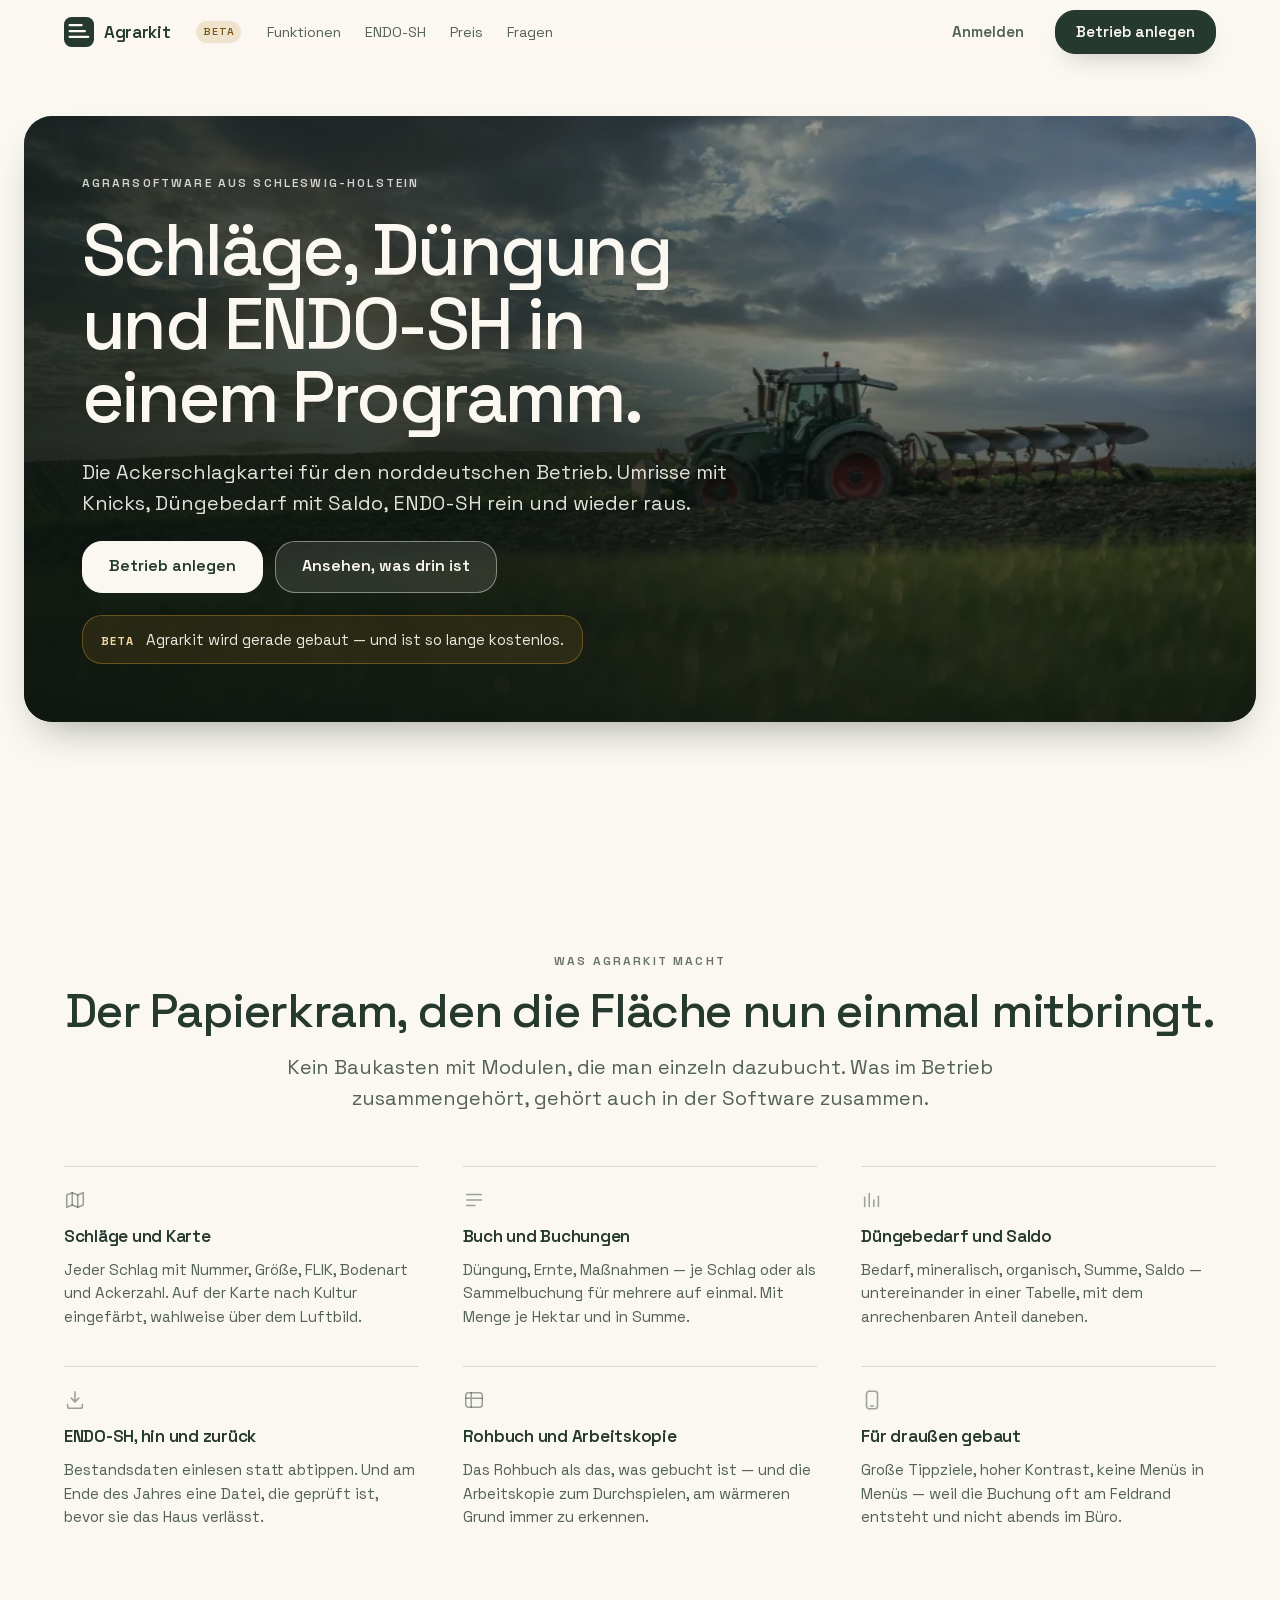
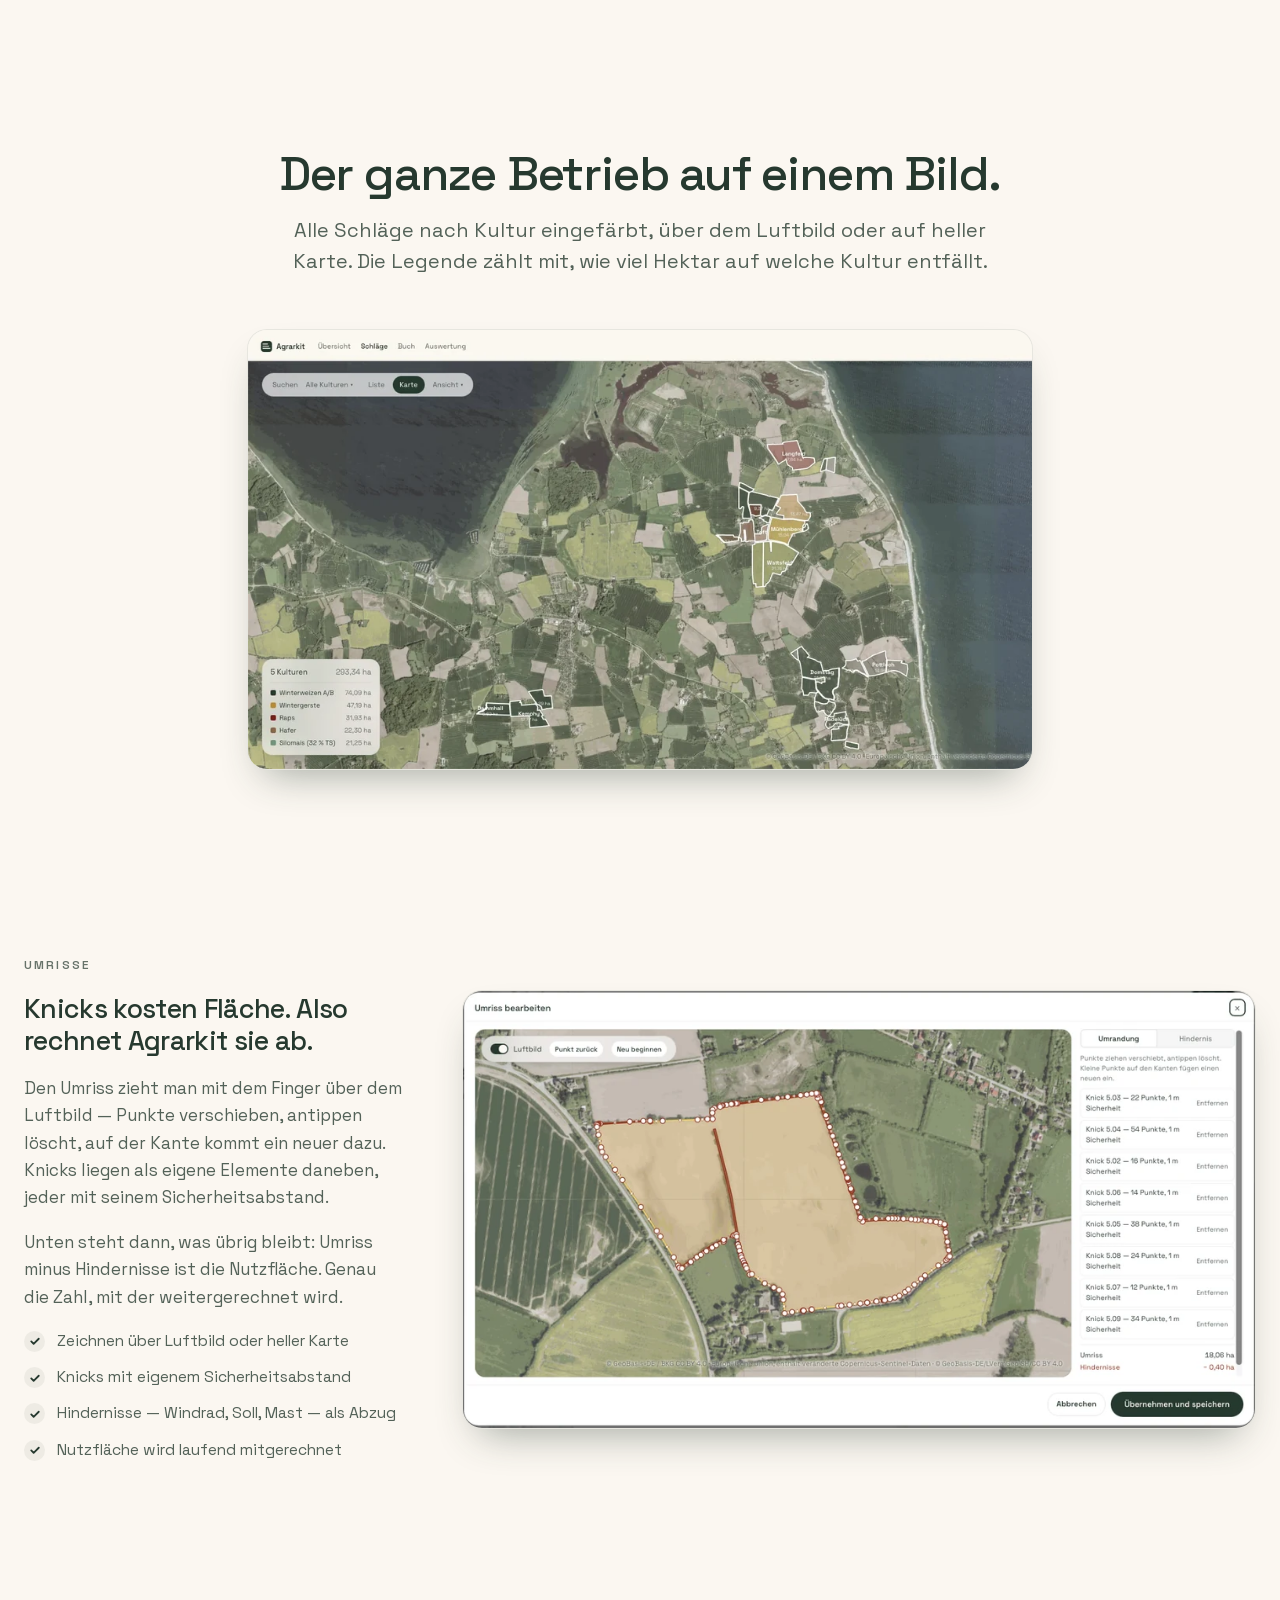
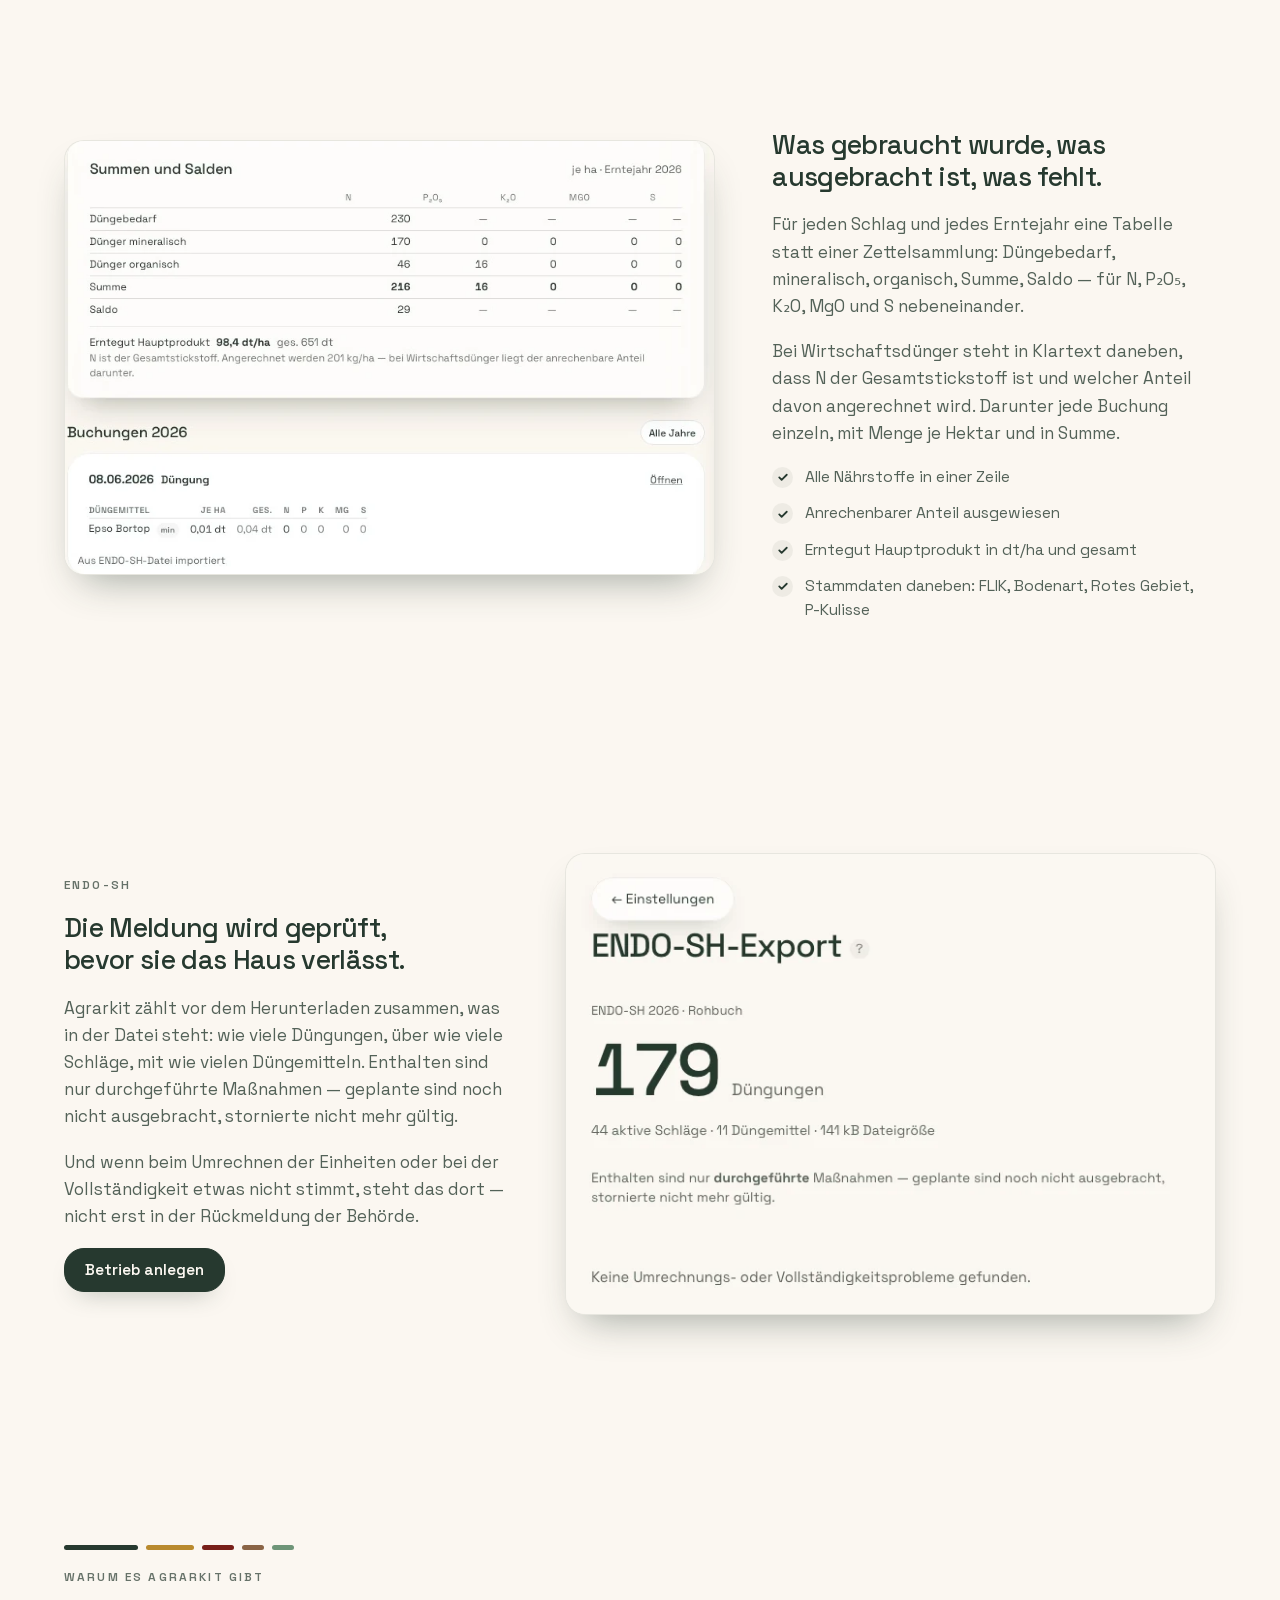
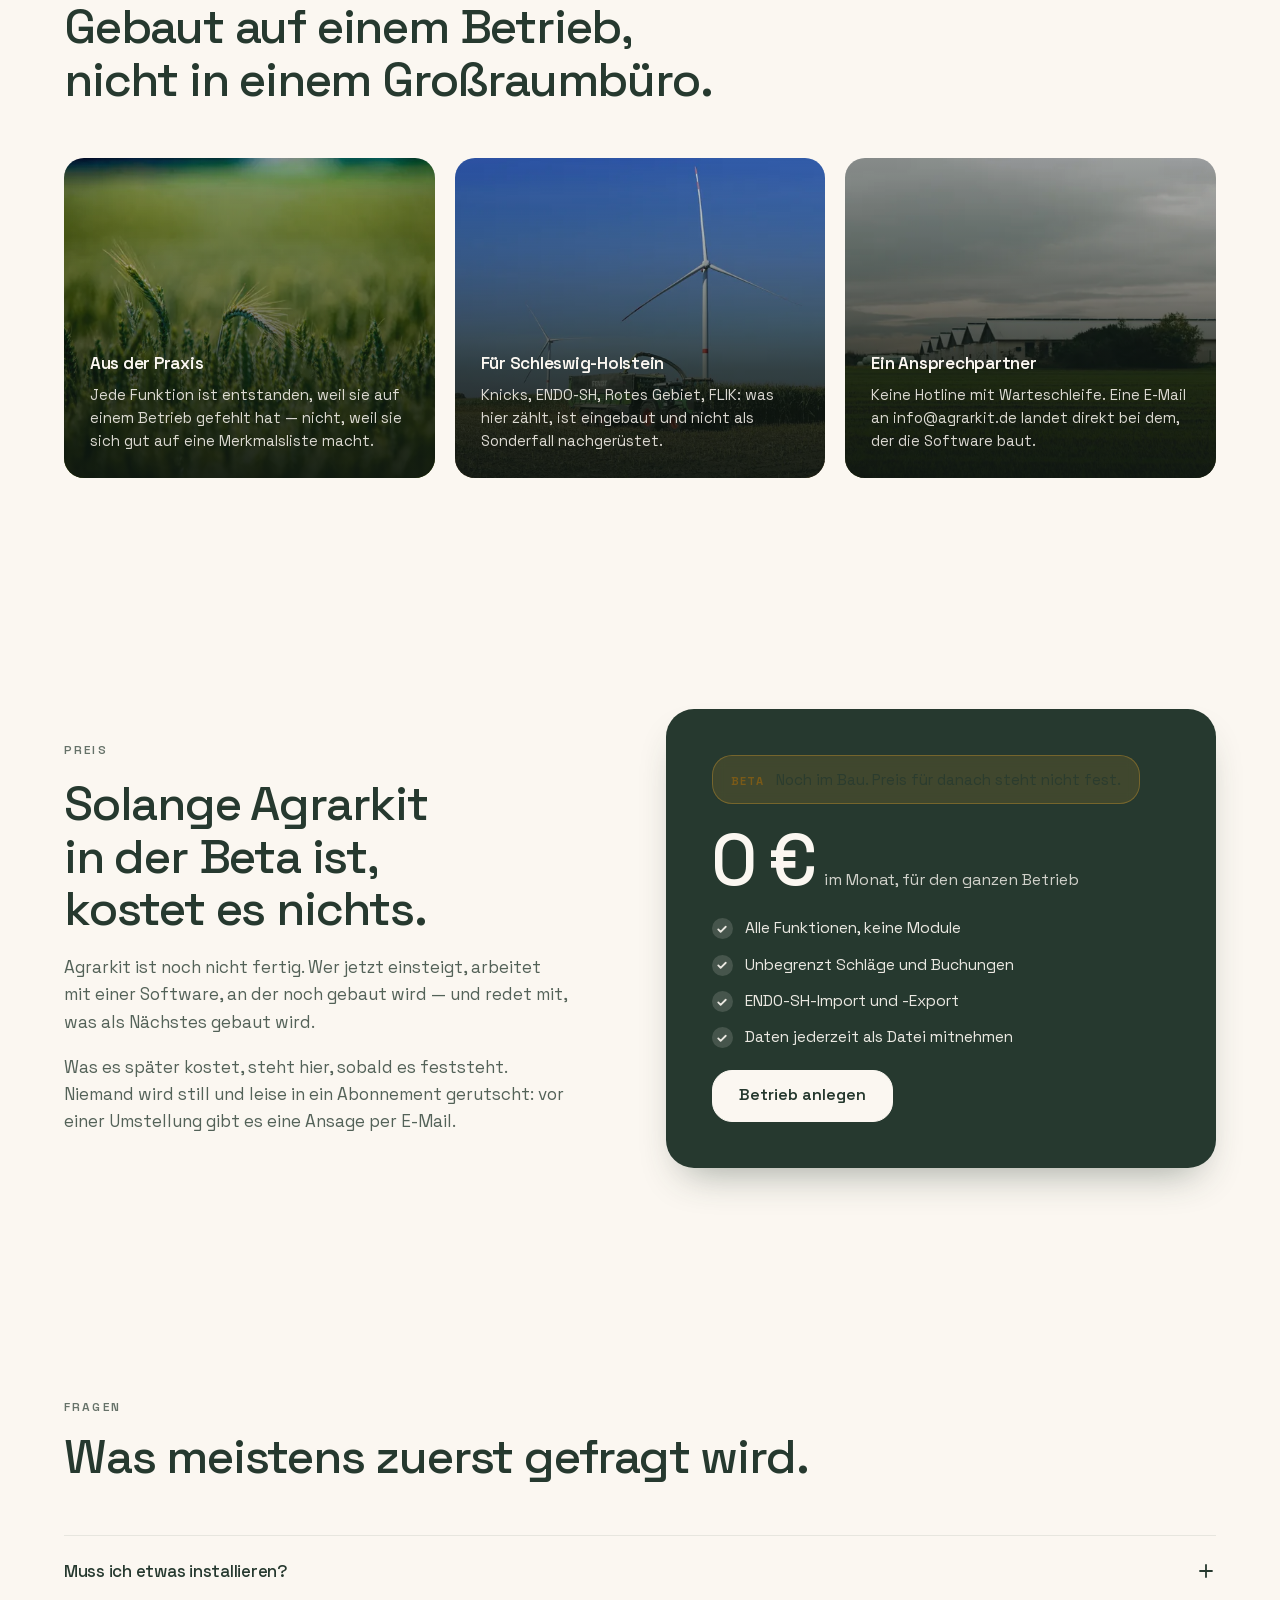
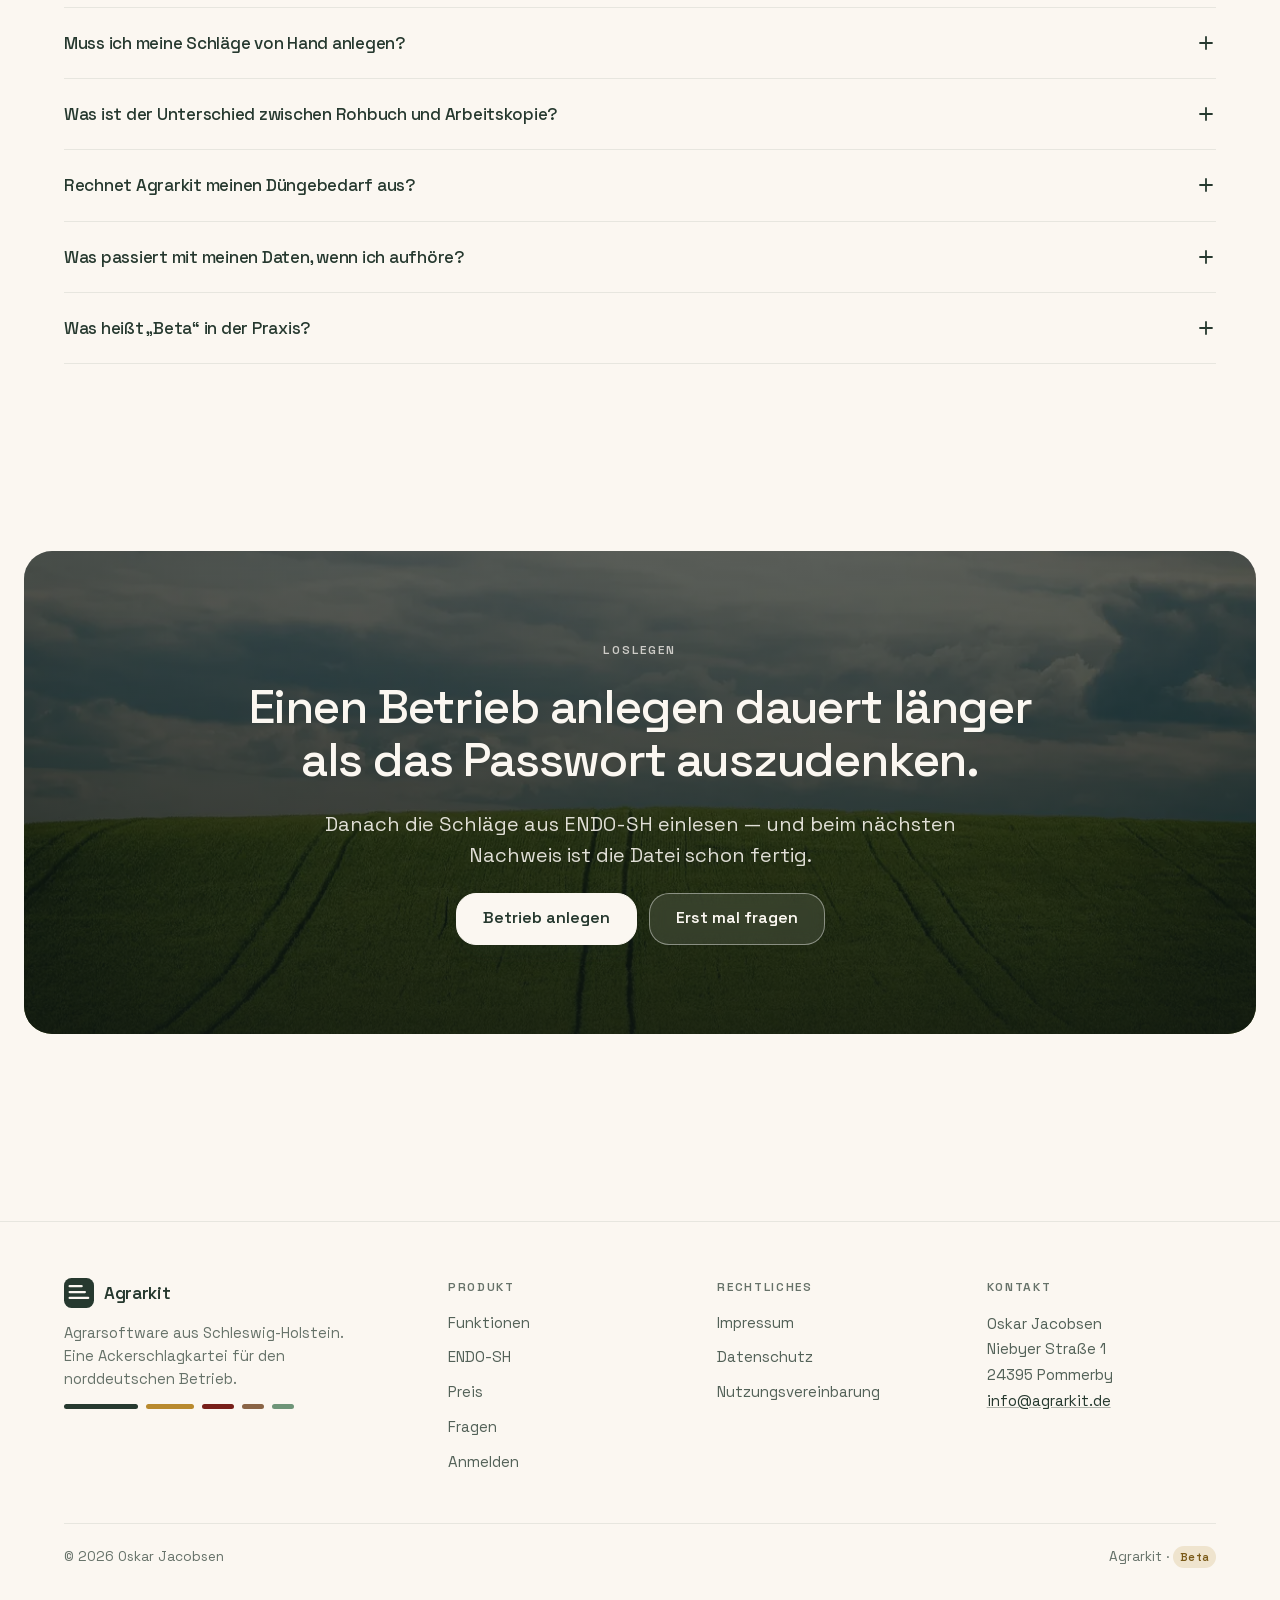
==== index.html @ 5890f13c "Versionsnummer raus, Beta hervorheben, Startseite entlasten Auf der Website steht jetzt nur noch "Be" ====
<!DOCTYPE html>
<html lang="de">
<head>
<meta charset="utf-8">
<meta name="viewport" content="width=device-width, initial-scale=1">
<title>Agrarkit — Ackerschlagkartei aus Schleswig-Holstein</title>
<meta name="description" content="Agrarkit ist eine Ackerschlagkartei für den norddeutschen Betrieb: Schläge mit Knicks und Hindernissen, Düngebedarf mit Saldo, ENDO-SH-Import und -Export. Läuft im Browser, auch auf dem Handy im Schlepper.">
<link rel="canonical" href="https://agrarkit.de/">

<link rel="icon" href="assets/img/favicon.svg" type="image/svg+xml">
<link rel="icon" href="assets/img/icon-32.png" sizes="32x32">
<link rel="apple-touch-icon" href="assets/img/apple-touch-icon.png">
<meta name="theme-color" content="#FBF7F1" media="(prefers-color-scheme: light)">
<meta name="theme-color" content="#171E1A" media="(prefers-color-scheme: dark)">

<meta property="og:type" content="website">
<meta property="og:locale" content="de_DE">
<meta property="og:site_name" content="Agrarkit">
<meta property="og:title" content="Agrarkit — Ackerschlagkartei aus Schleswig-Holstein">
<meta property="og:description" content="Schläge, Düngung und ENDO-SH in einem Programm. Läuft im Browser, auch auf dem Handy im Schlepper.">
<meta property="og:url" content="https://agrarkit.de/">
<meta property="og:image" content="https://agrarkit.de/assets/img/og.jpg">
<meta property="og:image:width" content="1200">
<meta property="og:image:height" content="630">
<meta name="twitter:card" content="summary_large_image">

<link rel="preload" href="assets/fonts/SpaceGrotesk-Regular.woff2" as="font" type="font/woff2" crossorigin>
<link rel="preload" href="assets/fonts/SpaceGrotesk-Medium.woff2" as="font" type="font/woff2" crossorigin>
<script>document.documentElement.classList.add("js")</script>
<link rel="stylesheet" href="assets/css/agrarkit.css">

<script type="application/ld+json">
{
  "@context": "https://schema.org",
  "@type": "SoftwareApplication",
  "name": "Agrarkit",
  "applicationCategory": "BusinessApplication",
  "operatingSystem": "Web",
  "url": "https://agrarkit.de/",
  "inLanguage": "de",
  "description": "Ackerschlagkartei für den norddeutschen Betrieb: Schläge mit Knicks und Hindernissen, Düngebedarf mit Saldo, ENDO-SH-Import und -Export.",
  "author": { "@type": "Person", "name": "Oskar Jacobsen" }
}
</script>
</head>

<body>
<a class="zum-inhalt" href="#inhalt">Zum Inhalt springen</a>

<header class="kopf">
  <div class="huelle kopf-innen">
    <a class="marke-wort" href="./">
      <svg viewBox="0 0 32 32" aria-hidden="true" focusable="false">
        <rect width="32" height="32" rx="8" fill="#26392F"/>
        <g stroke="#FBF7F1" stroke-width="2.4" stroke-linecap="round" fill="none">
          <path d="M6.02 21.25 H25.79"/><path d="M6.02 15.01 H22.30"/><path d="M6.02 8.74 H18.82"/>
        </g>
      </svg>
      Agrarkit
    </a>
    <span class="kopf-beta">Beta</span>

    <nav class="kopf-nav" aria-label="Hauptnavigation">
      <a href="#funktionen">Funktionen</a>
      <a href="#endo-sh">ENDO-SH</a>
      <a href="#preis">Preis</a>
      <a href="#fragen">Fragen</a>
    </nav>

    <div class="kopf-rechts">
      <a class="knopf knopf-still nur-breit" href="https://app.agrarkit.de">Anmelden</a>
      <a class="knopf knopf-primaer" href="https://app.agrarkit.de/registrieren">Betrieb anlegen</a>

      <details class="kopf-menue">
        <summary aria-label="Menü">
          <svg class="strich-zu" viewBox="0 0 20 20" fill="none" stroke="currentColor" stroke-width="1.8" stroke-linecap="round" aria-hidden="true">
            <path d="M3 6h14M3 10h14M3 14h14"/>
          </svg>
          <svg class="strich-x" viewBox="0 0 20 20" fill="none" stroke="currentColor" stroke-width="1.8" stroke-linecap="round" aria-hidden="true">
            <path d="M5 5l10 10M15 5L5 15"/>
          </svg>
        </summary>
        <div class="menue-blatt">
          <a href="#funktionen">Funktionen</a>
          <a href="#endo-sh">ENDO-SH</a>
          <a href="#preis">Preis</a>
          <a href="#fragen">Fragen</a>
          <a href="https://app.agrarkit.de">Anmelden</a>
        </div>
      </details>
    </div>
  </div>
</header>

<main id="inhalt">

  <!-- ====================================================================
       Held
       ==================================================================== -->
  <section class="held">
    <div class="huelle huelle-breit">
      <div class="held-bild">
        <img src="assets/img/hero-pflug.webp"
             srcset="assets/img/hero-pflug-800.webp 800w,
                     assets/img/hero-pflug-1280.webp 1280w,
                     assets/img/hero-pflug.webp 1920w"
             sizes="(max-width: 1440px) 100vw, 1392px"
             width="1920" height="1179" fetchpriority="high"
             alt="Schlepper mit Pflug auf einem Acker bei tiefstehender Sonne">
        <div class="held-inhalt">
          <span class="augenbraue">Agrarsoftware aus Schleswig-Holstein</span>
          <h1 class="titel-held">Schläge, Düngung und ENDO&#8209;SH in einem Programm.</h1>
          <p class="fliess-gross">
            Die Ackerschlagkartei für den norddeutschen Betrieb. Umrisse mit
            Knicks, Düngebedarf mit Saldo, ENDO&#8209;SH rein und wieder raus.
          </p>
          <div class="knopf-reihe auf-dunkel">
            <a class="knopf knopf-primaer knopf-gross" href="https://app.agrarkit.de/registrieren">Betrieb anlegen</a>
            <a class="knopf knopf-gross" href="#funktionen">Ansehen, was drin ist</a>
          </div>
          <p class="beta-kasten">
            <span class="wort">Beta</span>
            <span class="satz">Agrarkit wird gerade gebaut — und ist so lange kostenlos.</span>
          </p>
        </div>
      </div>

    </div>
  </section>

  <!-- ====================================================================
       Funktionen
       ==================================================================== -->
  <section class="abschnitt" id="funktionen">
    <div class="huelle">
      <div class="abschnitt-kopf mitte">
        <span class="augenbraue">Was Agrarkit macht</span>
        <h2 class="titel-gross">Der Papierkram, den die Fläche nun einmal mitbringt.</h2>
        <p class="fliess-gross">
          Kein Baukasten mit Modulen, die man einzeln dazubucht. Was im Betrieb
          zusammengehört, gehört auch in der Software zusammen.
        </p>
      </div>

      <div class="raster raster-3 raster-funktionen">
        <article class="funktion">
          <span class="funktion-zeichen" aria-hidden="true">
            <svg viewBox="0 0 24 24" fill="none" stroke="currentColor" stroke-width="1.7" stroke-linecap="round" stroke-linejoin="round">
              <path d="M3 6.5 9 4l6 2.5L21 4v13.5L15 20l-6-2.5L3 20z"/><path d="M9 4v13.5M15 6.5V20"/>
            </svg>
          </span>
          <h3 class="titel-klein">Schläge und Karte</h3>
          <p>
            Jeder Schlag mit Nummer, Größe, FLIK, Bodenart und Ackerzahl.
            Auf der Karte nach Kultur eingefärbt, wahlweise über dem Luftbild.
          </p>
        </article>

        <article class="funktion">
          <span class="funktion-zeichen" aria-hidden="true">
            <svg viewBox="0 0 24 24" fill="none" stroke="currentColor" stroke-width="1.7" stroke-linecap="round" stroke-linejoin="round">
              <path d="M4 6h16M4 12h16M4 18h9"/>
            </svg>
          </span>
          <h3 class="titel-klein">Buch und Buchungen</h3>
          <p>
            Düngung, Ernte, Maßnahmen — je Schlag oder als Sammelbuchung für
            mehrere auf einmal. Mit Menge je Hektar und in Summe.
          </p>
        </article>

        <article class="funktion">
          <span class="funktion-zeichen" aria-hidden="true">
            <svg viewBox="0 0 24 24" fill="none" stroke="currentColor" stroke-width="1.7" stroke-linecap="round" stroke-linejoin="round">
              <path d="M4 19V9m5 10V5m5 14v-7m5 7V8"/>
            </svg>
          </span>
          <h3 class="titel-klein">Düngebedarf und Saldo</h3>
          <p>
            Bedarf, mineralisch, organisch, Summe, Saldo — untereinander in
            einer Tabelle, mit dem anrechenbaren Anteil daneben.
          </p>
        </article>

        <article class="funktion">
          <span class="funktion-zeichen" aria-hidden="true">
            <svg viewBox="0 0 24 24" fill="none" stroke="currentColor" stroke-width="1.7" stroke-linecap="round" stroke-linejoin="round">
              <path d="M12 3v11m0 0 4-4m-4 4-4-4"/><path d="M4 17v2a2 2 0 0 0 2 2h12a2 2 0 0 0 2-2v-2"/>
            </svg>
          </span>
          <h3 class="titel-klein">ENDO&#8209;SH, hin und zurück</h3>
          <p>
            Bestandsdaten einlesen statt abtippen. Und am Ende des Jahres eine
            Datei, die geprüft ist, bevor sie das Haus verlässt.
          </p>
        </article>

        <article class="funktion">
          <span class="funktion-zeichen" aria-hidden="true">
            <svg viewBox="0 0 24 24" fill="none" stroke="currentColor" stroke-width="1.7" stroke-linecap="round" stroke-linejoin="round">
              <rect x="3" y="4" width="18" height="16" rx="3"/><path d="M3 10h18M9 4v16"/>
            </svg>
          </span>
          <h3 class="titel-klein">Rohbuch und Arbeitskopie</h3>
          <p>
            Das Rohbuch als das, was gebucht ist — und die Arbeitskopie zum
            Durchspielen, am wärmeren Grund immer zu erkennen.
          </p>
        </article>

        <article class="funktion">
          <span class="funktion-zeichen" aria-hidden="true">
            <svg viewBox="0 0 24 24" fill="none" stroke="currentColor" stroke-width="1.7" stroke-linecap="round" stroke-linejoin="round">
              <rect x="6" y="2.5" width="12" height="19" rx="3"/><path d="M10.5 18.5h3"/>
            </svg>
          </span>
          <h3 class="titel-klein">Für draußen gebaut</h3>
          <p>
            Große Tippziele, hoher Kontrast, keine Menüs in Menüs — weil die
            Buchung oft am Feldrand entsteht und nicht abends im Büro.
          </p>
        </article>
      </div>
    </div>
  </section>

  <!-- ====================================================================
       Schaufenster: Karte
       ==================================================================== -->
  <section class="abschnitt-eng">
    <div class="huelle huelle-breit">
      <div class="abschnitt-kopf mitte">
        <span class="augenbraue">Die Karte</span>
        <h2 class="titel-gross">Der ganze Betrieb auf einem Bild.</h2>
        <p class="fliess-gross">
          Alle Schläge nach Kultur eingefärbt, über dem Luftbild oder auf heller
          Karte. Die Legende zählt mit, wie viel Hektar auf welche Kultur entfällt.
        </p>
      </div>

      <figure class="schirm">
        <img src="assets/img/app/karte.webp"
             srcset="assets/img/app/karte-1000.webp 1000w, assets/img/app/karte.webp 1570w"
             sizes="(max-width: 1440px) calc(100vw - 48px), 1392px"
             width="1570" height="878" loading="lazy"
             alt="Kartenansicht in Agrarkit: Schläge über einem Luftbild der Ostseeküste, nach Kultur eingefärbt, mit Flächenlegende unten links">
      </figure>
    </div>
  </section>

  <!-- ====================================================================
       Schaufenster: Umriss, Knicks, Hindernisse
       ==================================================================== -->
  <section class="abschnitt">
    <div class="huelle huelle-breit">
      <div class="schaufenster schaufenster-zwei schaufenster-bildlastig">
        <div class="schaufenster-text">
          <span class="augenbraue">Umrisse</span>
          <h2 class="titel-mittel">Knicks kosten Fläche. Also rechnet Agrarkit sie ab.</h2>
          <p class="fliess">
            Den Umriss zieht man mit dem Finger über dem Luftbild — Punkte
            verschieben, antippen löscht, auf der Kante kommt ein neuer dazu.
            Knicks liegen als eigene Elemente daneben, jeder mit seinem
            Sicherheitsabstand.
          </p>
          <p class="fliess">
            Unten steht dann, was übrig bleibt: Umriss minus Hindernisse ist
            die Nutzfläche. Genau die Zahl, mit der weitergerechnet wird.
          </p>
          <ul class="haken">
            <li>Zeichnen über Luftbild oder heller Karte</li>
            <li>Knicks mit eigenem Sicherheitsabstand</li>
            <li>Hindernisse — Windrad, Soll, Mast — als Abzug</li>
            <li>Nutzfläche wird laufend mitgerechnet</li>
          </ul>
        </div>

        <figure class="schirm">
          <img src="assets/img/app/umriss.webp"
               srcset="assets/img/app/umriss-940.webp 940w, assets/img/app/umriss.webp 1504w"
               sizes="(max-width: 1000px) calc(100vw - 48px), 840px"
               width="1504" height="830" loading="lazy"
               alt="Dialog „Umriss bearbeiten“: ein Schlag über dem Luftbild mit gesetzten Punkten, rechts die Liste der Knicks mit Punktzahl und Sicherheitsabstand">
        </figure>
      </div>
    </div>
  </section>

  <!-- ====================================================================
       Schaufenster: Düngebedarf und Saldo
       ==================================================================== -->
  <section class="abschnitt">
    <div class="huelle">
      <div class="schaufenster schaufenster-zwei schaufenster-gedreht">
        <div class="schaufenster-text">
          <span class="augenbraue">Summen und Salden</span>
          <h2 class="titel-mittel">Was gebraucht wurde, was ausgebracht ist, was fehlt.</h2>
          <p class="fliess">
            Für jeden Schlag und jedes Erntejahr eine Tabelle statt einer
            Zettelsammlung: Düngebedarf, mineralisch, organisch, Summe, Saldo —
            für N, P₂O₅, K₂O, MgO und S nebeneinander.
          </p>
          <p class="fliess">
            Bei Wirtschaftsdünger steht in Klartext daneben, dass N der
            Gesamtstickstoff ist und welcher Anteil davon angerechnet wird.
            Darunter jede Buchung einzeln, mit Menge je Hektar und in Summe.
          </p>
          <ul class="haken">
            <li>Alle Nährstoffe in einer Zeile</li>
            <li>Anrechenbarer Anteil ausgewiesen</li>
            <li>Erntegut Hauptprodukt in dt/ha und gesamt</li>
            <li>Stammdaten daneben: FLIK, Bodenart, Rotes Gebiet, P&#8209;Kulisse</li>
          </ul>
        </div>

        <figure class="schirm">
          <img src="assets/img/app/schlag.webp"
               sizes="(max-width: 1000px) calc(100vw - 48px), 640px"
               width="830" height="554" loading="lazy"
               alt="Tabelle „Summen und Salden“ in Agrarkit: Düngebedarf, mineralisch, organisch, Summe und Saldo für N, P₂O₅, K₂O, MgO und S, darunter die erste Buchung des Jahres">
        </figure>
      </div>
    </div>
  </section>

  <!-- ====================================================================
       ENDO-SH
       ==================================================================== -->
  <section class="abschnitt" id="endo-sh">
    <div class="huelle">
      <div class="schaufenster schaufenster-zwei">
        <div class="schaufenster-text">
          <span class="augenbraue">ENDO&#8209;SH</span>
          <h2 class="titel-mittel">Die Meldung wird geprüft, bevor sie das Haus verlässt.</h2>
          <p class="fliess">
            Agrarkit zählt vor dem Herunterladen zusammen, was in der Datei
            steht: wie viele Düngungen, über wie viele Schläge, mit wie vielen
            Düngemitteln. Enthalten sind nur durchgeführte Maßnahmen — geplante
            sind noch nicht ausgebracht, stornierte nicht mehr gültig.
          </p>
          <p class="fliess">
            Und wenn beim Umrechnen der Einheiten oder bei der Vollständigkeit
            etwas nicht stimmt, steht das dort — nicht erst in der Rückmeldung
            der Behörde.
          </p>
          <div class="knopf-reihe">
            <a class="knopf knopf-primaer" href="https://app.agrarkit.de/registrieren">Betrieb anlegen</a>
          </div>
        </div>

        <figure class="schirm">
          <img src="assets/img/app/export.webp"
               sizes="(max-width: 1000px) calc(100vw - 48px), 640px"
               width="670" height="475" loading="lazy"
               alt="ENDO-SH-Export in Agrarkit: 179 Düngungen über 44 aktive Schläge, mit dem Hinweis, dass keine Umrechnungs- oder Vollständigkeitsprobleme gefunden wurden">
        </figure>
      </div>
    </div>
  </section>

  <!-- ====================================================================
       Bildkarten
       ==================================================================== -->
  <section class="abschnitt">
    <div class="huelle">
      <div class="abschnitt-kopf">
        <div class="kulturstreifen" aria-hidden="true"><span></span><span></span><span></span><span></span><span></span></div>
        <span class="augenbraue">Warum es Agrarkit gibt</span>
        <h2 class="titel-gross">Gebaut auf einem Betrieb, nicht in einem Großraumbüro.</h2>
      </div>

      <div class="raster raster-3">
        <article class="bildkarte">
          <img src="assets/img/praxis-aehren.webp"
               srcset="assets/img/praxis-aehren-600.webp 600w, assets/img/praxis-aehren.webp 900w"
               sizes="(max-width: 700px) 100vw, (max-width: 1000px) 50vw, 33vw"
               width="900" height="675" loading="lazy"
               alt="Grüne Getreideähren aus der Nähe, dahinter der Bestand unscharf">
          <span class="bildkarte-inhalt">
            <span class="titel-klein">Aus der Praxis</span>
            <p>
              Jede Funktion ist entstanden, weil sie auf einem Betrieb gefehlt
              hat — nicht, weil sie sich gut auf eine Merkmalsliste macht.
            </p>
          </span>
        </article>

        <article class="bildkarte">
          <img src="assets/img/sh-wind.webp"
               srcset="assets/img/sh-wind-600.webp 600w, assets/img/sh-wind.webp 900w"
               sizes="(max-width: 700px) 100vw, (max-width: 1000px) 50vw, 33vw"
               width="900" height="675" loading="lazy"
               alt="Häcksler und Schlepper mit Ladewagen am Maisschlag, dahinter zwei Windräder">
          <span class="bildkarte-inhalt">
            <span class="titel-klein">Für Schleswig-Holstein</span>
            <p>
              Knicks, ENDO&#8209;SH, Rotes Gebiet, FLIK: was hier zählt, ist
              eingebaut und nicht als Sonderfall nachgerüstet.
            </p>
          </span>
        </article>

        <article class="bildkarte">
          <img src="assets/img/hof.webp"
               srcset="assets/img/hof-600.webp 600w, assets/img/hof.webp 900w"
               sizes="(max-width: 700px) 100vw, (max-width: 1000px) 50vw, 33vw"
               width="900" height="675" loading="lazy"
               alt="Hofgebäude hinter einem frisch aufgelaufenen Schlag unter grauem Himmel">
          <span class="bildkarte-inhalt">
            <span class="titel-klein">Ein Ansprechpartner</span>
            <p>
              Keine Hotline mit Warteschleife. Eine E-Mail an
              info@agrarkit.de landet direkt bei dem, der die Software baut.
            </p>
          </span>
        </article>
      </div>
    </div>
  </section>

  <!-- ====================================================================
       Preis

       Bestätigt: in der Beta unentgeltlich, ein Preis für danach steht noch
       nicht fest. Wenn sich das ändert, sind es zwei Stellen — dieser
       Abschnitt und die Frage „Was heißt ‚Beta‘ in der Praxis?".
       ==================================================================== -->
  <section class="abschnitt" id="preis">
    <div class="huelle">
      <div class="preis">
        <div class="schaufenster-text">
          <span class="augenbraue">Preis</span>
          <h2 class="titel-gross">Solange Agrarkit in der Beta ist, kostet es nichts.</h2>
          <p class="fliess">
            Agrarkit ist noch nicht fertig. Wer jetzt einsteigt, arbeitet mit
            einer Software, an der noch gebaut wird — und redet mit, was als
            Nächstes gebaut wird.
          </p>
          <p class="fliess">
            Was es später kostet, steht hier, sobald es feststeht. Niemand wird
            still und leise in ein Abonnement gerutscht: vor einer Umstellung
            gibt es eine Ansage per E-Mail.
          </p>
        </div>

        <div class="preis-panel">
          <p class="beta-kasten auf-hell">
            <span class="wort">Beta</span>
            <span class="satz">Noch im Bau. Preis für danach steht nicht fest.</span>
          </p>
          <p class="preis-zahl"><strong>0 €</strong> <span>im Monat, für den ganzen Betrieb</span></p>
          <ul class="haken">
            <li>Alle Funktionen, keine Module</li>
            <li>Unbegrenzt Schläge und Buchungen</li>
            <li>ENDO&#8209;SH-Import und -Export</li>
            <li>Daten jederzeit als Datei mitnehmen</li>
          </ul>
          <a class="knopf knopf-primaer knopf-gross" href="https://app.agrarkit.de/registrieren">Betrieb anlegen</a>
        </div>
      </div>
    </div>
  </section>

  <!-- ====================================================================
       Fragen
       ==================================================================== -->
  <section class="abschnitt" id="fragen">
    <div class="huelle">
      <div class="abschnitt-kopf">
        <span class="augenbraue">Fragen</span>
        <h2 class="titel-gross">Was meistens zuerst gefragt wird.</h2>
      </div>

      <div class="fragen">
        <details class="frage">
          <summary>Muss ich etwas installieren?</summary>
          <div class="frage-text">
            <p>
              Nein. Agrarkit läuft im Browser — auf dem Rechner im Büro genauso
              wie auf dem Handy im Schlepper. Es gibt nichts einzurichten außer
              einem Betrieb und einem Passwort.
            </p>
          </div>
        </details>

        <details class="frage">
          <summary>Muss ich meine Schläge von Hand anlegen?</summary>
          <div class="frage-text">
            <p>
              Wenn Sie bereits mit ENDO&#8209;SH arbeiten, nicht: Agrarkit liest
              die Bestandsdaten ein und legt Schläge und Buchungen daraus an.
              Importierte Buchungen bleiben als solche gekennzeichnet, damit
              später erkennbar bleibt, was von wo kommt.
            </p>
          </div>
        </details>

        <details class="frage">
          <summary>Was ist der Unterschied zwischen Rohbuch und Arbeitskopie?</summary>
          <div class="frage-text">
            <p>
              Das Rohbuch ist der Stand, wie er gebucht ist. Die Arbeitskopie
              ist derselbe Betrieb zum Durchspielen — für den Fall, dass man
              etwas ausprobieren will, ohne den Nachweis anzufassen.
            </p>
            <p>
              Verwechseln kann man beide schwer: die Arbeitskopie hat einen
              wärmeren Seitengrund, sichtbar auf jedem Bildschirm.
            </p>
          </div>
        </details>

        <details class="frage">
          <summary>Rechnet Agrarkit meinen Düngebedarf aus?</summary>
          <div class="frage-text">
            <p>
              Agrarkit stellt Bedarf, Ausbringung und Saldo je Schlag und
              Erntejahr gegenüber und weist aus, welcher Anteil bei
              Wirtschaftsdünger angerechnet wird. Die fachliche Verantwortung
              für die Düngebedarfsermittlung bleibt beim Betrieb — Agrarkit
              rechnet und dokumentiert, es berät nicht.
            </p>
          </div>
        </details>

        <details class="frage">
          <summary>Was passiert mit meinen Daten, wenn ich aufhöre?</summary>
          <div class="frage-text">
            <p>
              Die Daten gehören dem Betrieb. Sie lassen sich jederzeit als
              Datei herunterladen und mitnehmen; auf Wunsch wird der Betrieb
              samt Daten gelöscht. Eine kurze E-Mail an info@agrarkit.de reicht.
            </p>
          </div>
        </details>

        <details class="frage">
          <summary>Was heißt „Beta“ in der Praxis?</summary>
          <div class="frage-text">
            <p>
              Dass die Software benutzbar ist und im Alltag verwendet wird,
              aber noch wächst. Es kann Fehler geben, und es kommen Funktionen
              dazu. Wer in der Beta dabei ist, sollte wichtige Nachweise
              zusätzlich sichern — den Export gibt es genau dafür.
            </p>
          </div>
        </details>
      </div>
    </div>
  </section>

  <!-- ====================================================================
       Aufruf
       ==================================================================== -->
  <section class="abschnitt-eng">
    <div class="huelle huelle-breit">
      <div class="band">
        <img src="assets/img/feld-wolken-800.webp"
             srcset="assets/img/feld-wolken-800.webp 800w, assets/img/feld-wolken.webp 1200w"
             sizes="(max-width: 1440px) 100vw, 1392px"
             width="1200" height="800" loading="lazy"
             alt="Grünes Getreidefeld unter einem Wolkenhimmel">
        <span class="augenbraue">Loslegen</span>
        <h2 class="titel-gross">Einen Betrieb anlegen dauert länger als das Passwort auszudenken.</h2>
        <p class="fliess-gross">
          Danach die Schläge aus ENDO&#8209;SH einlesen — und beim nächsten
          Nachweis ist die Datei schon fertig.
        </p>
        <div class="knopf-reihe auf-dunkel">
          <a class="knopf knopf-primaer knopf-gross" href="https://app.agrarkit.de/registrieren">Betrieb anlegen</a>
          <a class="knopf knopf-gross" href="mailto:info@agrarkit.de">Erst mal fragen</a>
        </div>
      </div>
    </div>
  </section>

</main>

<footer class="fuss">
  <div class="huelle">
    <div class="fuss-raster">
      <div class="fuss-marke">
        <a class="marke-wort" href="./">
          <svg viewBox="0 0 32 32" aria-hidden="true" focusable="false">
            <rect width="32" height="32" rx="8" fill="#26392F"/>
            <g stroke="#FBF7F1" stroke-width="2.4" stroke-linecap="round" fill="none">
              <path d="M6.02 21.25 H25.79"/><path d="M6.02 15.01 H22.30"/><path d="M6.02 8.74 H18.82"/>
            </g>
          </svg>
          Agrarkit
        </a>
        <p>Agrarsoftware aus Schleswig-Holstein. Eine Ackerschlagkartei für den norddeutschen Betrieb.</p>
        <div class="kulturstreifen" aria-hidden="true"><span></span><span></span><span></span><span></span><span></span></div>
      </div>

      <nav aria-labelledby="fuss-produkt">
        <h2 id="fuss-produkt">Produkt</h2>
        <ul>
          <li><a href="#funktionen">Funktionen</a></li>
          <li><a href="#endo-sh">ENDO-SH</a></li>
          <li><a href="#preis">Preis</a></li>
          <li><a href="#fragen">Fragen</a></li>
          <li><a href="https://app.agrarkit.de">Anmelden</a></li>
        </ul>
      </nav>

      <nav aria-labelledby="fuss-recht">
        <h2 id="fuss-recht">Rechtliches</h2>
        <ul>
          <li><a href="impressum.html">Impressum</a></li>
          <li><a href="datenschutz.html">Datenschutz</a></li>
          <li><a href="https://app.agrarkit.de">Nutzungsvereinbarung</a></li>
        </ul>
      </nav>

      <div>
        <h2>Kontakt</h2>
        <address class="fuss-adresse">
          Oskar Jacobsen<br>
          Niebyer Straße 1<br>
          24395 Pommerby<br>
          <a href="mailto:info@agrarkit.de">info@agrarkit.de</a>
        </address>
      </div>
    </div>

    <div class="fuss-unten">
      <span>© <span class="zahl">2026</span> Oskar Jacobsen</span>
      <span class="trenner">Agrarkit · <span class="marke marke-beta">Beta</span></span>
    </div>
  </div>
</footer>

<script src="assets/js/bewegung.js" defer></script>
</body>
</html>
---- assets/css/agrarkit.css ----
/* ===========================================================================
   Agrarkit — Website
   Baut auf dem Designsystem der Anwendung auf ("Feldtauglich"). Die Tokens
   sind aus _ds_bundle.css uebernommen, damit Website und Anwendung dieselbe
   Sprache sprechen: derselbe Papiergrund, dasselbe Gruen, dieselben Radien,
   dieselben Kulturfarben.

   Ergaenzt sind nur die Bausteine, die eine Anwendung nicht braucht und eine
   Website schon: Held, Abschnittsrhythmus, Bildkarten, Preis, Fragen.

   Die Anwendung setzt Titel auf 34 px. Eine Startseite traegt weiter und
   bekommt deshalb eine eigene, groessere Skala — gleiche Bauart (Gewicht 500,
   eng gesperrt), nur lauter.
   =========================================================================== */

/* ---------------------------------------------------------------------------
   Schrift
   --------------------------------------------------------------------------- */

@font-face {
  font-family: "Space Grotesk";
  src: url("../fonts/SpaceGrotesk-Regular.woff2") format("woff2");
  font-weight: 400; font-style: normal; font-display: swap;
}
@font-face {
  font-family: "Space Grotesk";
  src: url("../fonts/SpaceGrotesk-Medium.woff2") format("woff2");
  font-weight: 500; font-style: normal; font-display: swap;
}
@font-face {
  font-family: "Space Grotesk";
  src: url("../fonts/SpaceGrotesk-SemiBold.woff2") format("woff2");
  font-weight: 600; font-style: normal; font-display: swap;
}
@font-face {
  font-family: "Space Grotesk";
  src: url("../fonts/SpaceGrotesk-Bold.woff2") format("woff2");
  font-weight: 700; font-style: normal; font-display: swap;
}

/* ---------------------------------------------------------------------------
   Tokens
   --------------------------------------------------------------------------- */

:root {
  /* Flaechen */
  --grund:        #FBF7F1;
  --flaeche:      #FFFFFF;
  --antikweiss:   #FAEBD7;

  /* Glas */
  --glas:         rgba(255,255,255,.66);
  --glas-stark:   rgba(255,255,255,.74);
  --glas-kante:   rgba(255,255,255,.60);
  --glas-blur:    blur(28px) saturate(1.3);

  /* Linien */
  --linie:        rgba(38,57,47,.16);
  --linie-zart:   rgba(38,57,47,.09);

  /* Text — Verhaeltnisse gegen --grund, aus dem Designsystem uebernommen */
  --ink:          #26392F;                 /* 11,5:1 */
  --ink-leise:    rgba(38,57,47,.79);      /*  6,0:1 */
  --ink-still:    rgba(38,57,47,.70);      /*  4,6:1 */
  --ink-nichttext:rgba(38,57,47,.45);      /* nur Icons und Haarlinien */

  /* Farbe mit Bedeutung */
  --gruen:        #26392F;
  --gruen-zart:   rgba(38,57,47,.06);
  --rot:          #781F19;
  --rot-zart:     rgba(120,31,25,.10);

  /* Kulturfarben — auf der Website als Akzente, in derselben Reihenfolge
     wie in der Kartenlegende der Anwendung. */
  --kultur-weizen: #26392F;
  --kultur-gerste: #B98A2E;
  --kultur-raps:   #781F19;
  --kultur-hafer:  #8A6446;
  --kultur-mais:   #6E9578;

  /* Beta — eine eigene Farbe, und zwar bewusst nicht Rot.
     ---------------------------------------------------------------------
     Rot ist in der Anwendung belegt: Storno, Loeschen, Ueberschreitung,
     Arbeitskopie. „Beta" ist keine Warnung, sondern ein Zustand, und darf
     nicht wie ein Fehler aussehen. Gruen geht auch nicht — das ist die
     Primaeraktion.

     Bleibt der Ockerton der Wintergerste. Der reine Wert #B98A2E traegt auf
     dem Papiergrund allerdings nur 2,9:1 und ist als Text unbrauchbar;
     derselbe Farbton vertieft kommt auf 6,0:1. Die Flaeche bleibt die
     helle Gerste, die Schrift wird die dunkle. */
  --beta:       #7A5A18;                  /* 6,0:1 auf --grund */
  --beta-zart:  rgba(185,138,46,.18);
  --beta-kante: rgba(185,138,46,.45);

  /* Masse */
  --tap: 44px;
  --r-s: 8px;
  --r-m: 20px;
  --r-l: 28px;
  --r-pille: 999px;

  /* Schatten — nur an schwebenden Dingen */
  --schatten-leiste: 0 12px 26px -14px rgba(38,57,47,.40);
  --schatten-panel:  0 20px 40px -18px rgba(38,57,47,.45);
  --schatten-sheet:  0 50px 90px -30px rgba(38,57,47,.50);
  --schatten-knopf:  0 16px 34px -12px rgba(38,57,47,.60);

  /* Bewegung */
  --kurve-sheet: cubic-bezier(.32,.72,0,1);
  --kurve-weich: cubic-bezier(.4,0,.2,1);

  /* Nur fuer die Website */
  --huelle:   1200px;   /* Inhaltsbreite */
  --rand:     24px;     /* Seitenrand */
  --luft:     clamp(72px, 9vw, 128px);   /* Abstand zwischen Abschnitten */
}

/* Dunkelmodus — abgeleitet, nicht invertiert. Werte aus dem Designsystem. */
@media (prefers-color-scheme: dark) {
  :root {
    --grund:        #171E1A;
    --flaeche:      #1F2723;
    --antikweiss:   #2A2118;
    --glas:         rgba(31,39,35,.66);
    --glas-stark:   rgba(31,39,35,.78);
    --glas-kante:   rgba(251,247,241,.10);
    --linie:        rgba(251,247,241,.18);
    --linie-zart:   rgba(251,247,241,.10);
    --ink:          #F1EDE6;
    --ink-leise:    rgba(241,237,230,.72);
    --ink-still:    rgba(241,237,230,.60);
    --ink-nichttext:rgba(241,237,230,.42);
    --gruen:        #8FBFA2;
    --gruen-zart:   rgba(143,191,162,.12);
    --rot:          #E08C7E;
    --rot-zart:     rgba(224,140,126,.14);
    --kultur-weizen: #8FBFA2;
    --kultur-gerste: #D9AB5B;
    --kultur-raps:   #E08C7E;
    --kultur-hafer:  #C39B77;
    --kultur-mais:   #6E9578;
    --beta:       #D9AB5B;                /* 8,0:1 auf --grund im Dunkeln */
    --beta-zart:  rgba(217,171,91,.16);
    --beta-kante: rgba(217,171,91,.40);
    --schatten-leiste: 0 12px 26px -14px rgba(0,0,0,.70);
    --schatten-panel:  0 20px 40px -18px rgba(0,0,0,.75);
    --schatten-sheet:  0 50px 90px -30px rgba(0,0,0,.80);
    --schatten-knopf:  0 16px 34px -12px rgba(0,0,0,.80);
  }
}

@media (prefers-reduced-motion: reduce) {
  *, *::before, *::after {
    animation-duration: .01ms !important;
    animation-iteration-count: 1 !important;
    transition-duration: .01ms !important;
    scroll-behavior: auto !important;
  }
}

/* ---------------------------------------------------------------------------
   Grundlagen
   --------------------------------------------------------------------------- */

*, *::before, *::after { box-sizing: border-box; }

html {
  -webkit-text-size-adjust: 100%;
  scroll-behavior: smooth;
  /* Damit ein Sprungziel nicht unter der klebenden Kopfleiste landet. */
  scroll-padding-top: 84px;
}

body {
  margin: 0;
  font-family: "Space Grotesk", system-ui, -apple-system, sans-serif;
  font-size: 16px;
  line-height: 1.55;
  color: var(--ink);
  background: var(--grund);
  -webkit-font-smoothing: antialiased;
  overflow-x: hidden;
}

/* Ziffern in Zahlenreihen muessen untereinander stehen — wie in der Anwendung. */
.zahl, .kennzahl-wert, .held-zahl strong, .preis-zahl { font-variant-numeric: tabular-nums; }

img, svg, video { max-width: 100%; height: auto; display: block; }

a { color: var(--gruen); text-decoration-color: color-mix(in srgb, var(--gruen) 35%, transparent); }
a:hover { text-decoration-color: currentColor; }

:where(a, button, input, select, textarea, summary, [tabindex]):focus-visible {
  outline: 2px solid var(--gruen);
  outline-offset: 2px;
  border-radius: var(--r-s);
}

/* `hidden` muss verstecken — dieselbe Regel wie im Designsystem. */
[hidden]:not([hidden="until-found"]) { display: none !important; }

/* Zum Inhalt springen: erst sichtbar, wenn die Tastatur ihn erreicht. */
.zum-inhalt {
  position: absolute; left: 12px; top: -100px; z-index: 100;
  padding: 10px 16px; border-radius: var(--r-m);
  background: var(--gruen); color: var(--grund);
  font-size: .9rem; font-weight: 600; text-decoration: none;
  transition: top 160ms var(--kurve-weich);
}
.zum-inhalt:focus { top: 12px; }

/* ---------------------------------------------------------------------------
   Typografie

   Die Anwendung setzt Titel auf 34/500. Hier traegt eine Ueberschrift eine
   ganze Bildschirmhoehe, deshalb eine eigene Skala — gleiche Bauart, nur
   groesser. Gewicht bleibt 500: 600 liess jede Ueberschrift wie eine Warnung
   wirken (Anmerkung aus dem Designsystem, gilt hier genauso).
   --------------------------------------------------------------------------- */

h1, h2, h3, h4 { margin: 0; text-wrap: balance; font-weight: 500; letter-spacing: -.025em; }

/* Untergrenze 2,25 rem (36 px) und nicht 2,5: bei 40 px brach die Zeile auf
   einem 390-px-Display fuenfmal um und „Programm." stand allein. 36 px
   liegen dicht am Titelmass der Anwendung (34 px) und ergeben vier Zeilen. */
.titel-held  { font-size: clamp(2.25rem, 6.2vw, 4.5rem); line-height: 1.02; letter-spacing: -.035em; }
.titel-gross { font-size: clamp(1.95rem, 3.9vw, 3rem);   line-height: 1.1; }
.titel-mittel{ font-size: clamp(1.35rem, 2.1vw, 1.75rem); line-height: 1.2; }
.titel-klein { font-size: 1.0625rem; line-height: 1.35; letter-spacing: -.015em; font-weight: 600; }

p { margin: 0; text-wrap: pretty; }

.fliess    { font-size: 1.0625rem; color: var(--ink-leise); line-height: 1.6; }
.fliess-gross { font-size: clamp(1.0625rem, 1.6vw, 1.25rem); color: var(--ink-leise); line-height: 1.55; }
.nebentext { color: var(--ink-leise); font-size: .9rem; }
.still     { color: var(--ink-still); }
.mass      { max-width: 62ch; }
.mass-eng  { max-width: 46ch; }

/* Augenbraue: die kleine Zeile ueber einer Ueberschrift. Masse aus dem
   Logo-Material uebernommen, damit Website und Marketingmaterial gleich
   aussehen. */
.augenbraue {
  display: block;
  font-size: .75rem; font-weight: 600;
  letter-spacing: .18em; text-transform: uppercase;
  color: var(--ink-still);
}

/* Marke: kleine Zustandsmarke, wie in der Anwendung. */
.marke {
  display: inline-flex; align-items: center; gap: 5px;
  font-size: .69rem; font-weight: 600; letter-spacing: .03em;
  padding: .22em .6em; border-radius: var(--r-pille);
  background: var(--gruen-zart); color: var(--ink-leise);
  white-space: nowrap;
}
.marke-gruen { background: var(--gruen-zart); color: var(--gruen); }
.marke-beta  { background: var(--beta-zart); color: var(--beta); }

/* Beta-Marke in der Kopfleiste: klein, direkt am Wortzeichen, auf jeder
   Seite. Sie steht als eigenes Wort neben „Agrarkit", nicht als Zusatz
   im Wortzeichen selbst — das Wortzeichen bleibt das Wortzeichen. */
.kopf-beta {
  font-size: .66rem; font-weight: 600; letter-spacing: .1em; text-transform: uppercase;
  padding: .25em .6em; border-radius: var(--r-pille);
  background: var(--beta-zart); color: var(--beta);
  align-self: center; white-space: nowrap;
}

/* Beta-Kasten im Held. Umrandet statt nur getoent, damit er als Kasten
   gelesen wird und nicht als weitere Textzeile. */
.beta-kasten {
  display: flex; align-items: baseline; gap: 12px; flex-wrap: wrap;
  padding: 12px 18px;
  border: 1px solid var(--beta-kante); border-radius: var(--r-m);
  background: rgba(185,138,46,.14);
  backdrop-filter: blur(6px); -webkit-backdrop-filter: blur(6px);
  font-size: .95rem;
}
.beta-kasten .wort {
  font-size: .7rem; font-weight: 700; letter-spacing: .12em; text-transform: uppercase;
  color: #F0D9A4;
}
.beta-kasten .satz { color: rgba(251,247,241,.92); }

/* Auf hellem Grund — der Kasten steht auch im Preisabschnitt. */
.beta-kasten.auf-hell { background: var(--beta-zart); }
.beta-kasten.auf-hell .wort { color: var(--beta); }
.beta-kasten.auf-hell .satz { color: var(--ink-leise); }

/* ---------------------------------------------------------------------------
   Raster
   --------------------------------------------------------------------------- */

.huelle {
  width: 100%; max-width: var(--huelle);
  margin-inline: auto; padding-inline: var(--rand);
}
.huelle-breit { max-width: 1440px; }

.abschnitt { padding-block: var(--luft); }
.abschnitt-eng { padding-block: calc(var(--luft) * .62); }

/* Abschnittskopf: Augenbraue, Titel, Beschreibung. Standard linksbuendig,
   mit `.mitte` zentriert. */
.abschnitt-kopf { display: flex; flex-direction: column; gap: 14px; margin-bottom: 52px; }
.abschnitt-kopf .fliess-gross { max-width: 58ch; }
.abschnitt-kopf.mitte { align-items: center; text-align: center; }
.abschnitt-kopf.mitte .fliess-gross { margin-inline: auto; }

/* ---------------------------------------------------------------------------
   Knoepfe — Bauart aus dem Designsystem, nur etwas groesser fuer die Website
   --------------------------------------------------------------------------- */

.knopf {
  display: inline-flex; align-items: center; justify-content: center; gap: 8px;
  min-height: var(--tap); padding: 0 20px;
  font: inherit; font-size: .95rem; font-weight: 600;
  color: var(--ink); background: var(--flaeche);
  border: 1px solid var(--linie); border-radius: var(--r-m);
  cursor: pointer; text-decoration: none; white-space: nowrap;
  transition: background 120ms var(--kurve-weich), border-color 120ms var(--kurve-weich),
              transform 120ms var(--kurve-weich);
}
.knopf:hover { border-color: var(--ink-still); }
.knopf:active { transform: translateY(1px); }

.knopf-primaer {
  background: var(--gruen); border-color: var(--gruen); color: var(--grund);
  box-shadow: var(--schatten-leiste);
}
.knopf-primaer:hover {
  background: color-mix(in srgb, var(--gruen) 88%, var(--grund));
  border-color: color-mix(in srgb, var(--gruen) 88%, var(--grund));
}
.knopf-still { background: transparent; border-color: transparent; color: var(--ink-leise); }
.knopf-still:hover { background: var(--gruen-zart); border-color: transparent; color: var(--ink); }
.knopf-gross { min-height: 52px; padding: 0 26px; font-size: 1rem; }
.knopf-reihe { display: flex; flex-wrap: wrap; gap: 12px; align-items: center; }

/* Auf dunklem Grund (Held ueber Foto, CTA-Band) kehrt sich das Paar um. */
.auf-dunkel .knopf-primaer {
  background: var(--grund); border-color: var(--grund); color: #26392F;
}
.auf-dunkel .knopf-primaer:hover { background: #fff; border-color: #fff; }
.auf-dunkel .knopf:not(.knopf-primaer) {
  background: rgba(255,255,255,.10); border-color: rgba(255,255,255,.42); color: #FBF7F1;
  backdrop-filter: blur(8px); -webkit-backdrop-filter: blur(8px);
}
.auf-dunkel .knopf:not(.knopf-primaer):hover { background: rgba(255,255,255,.18); border-color: #FBF7F1; }
.auf-dunkel :where(a, button):focus-visible { outline-color: #FBF7F1; }

/* ---------------------------------------------------------------------------
   Kopfleiste — Glas, klebt oben. Wie in der Anwendung, damit der Wechsel
   zur Anwendung kein Bruch ist.
   --------------------------------------------------------------------------- */

.kopf {
  position: sticky; top: 0; z-index: 40;
  padding-top: env(safe-area-inset-top);
  background: color-mix(in srgb, var(--grund) 72%, transparent);
  backdrop-filter: blur(20px) saturate(1.2);
  -webkit-backdrop-filter: blur(20px) saturate(1.2);
  border-bottom: 1px solid var(--linie-zart);
}
.kopf-innen {
  display: flex; align-items: center; gap: 26px;
  min-height: 64px;
}

.marke-wort {
  display: inline-flex; align-items: center; gap: 10px;
  font-weight: 600; font-size: 17px; letter-spacing: -.02em;
  color: var(--ink); text-decoration: none; white-space: nowrap;
}
.marke-wort svg { width: 30px; height: 30px; flex: none; }

.kopf-nav { display: flex; gap: 24px; align-items: center; }
.kopf-nav a {
  font-size: 14.5px; font-weight: 400; color: var(--ink-leise);
  text-decoration: none; white-space: nowrap;
  transition: color 120ms var(--kurve-weich);
}
.kopf-nav a:hover { color: var(--ink); }

.kopf-rechts { display: flex; align-items: center; gap: 10px; margin-left: auto; }

/* Unter 900 px verschwindet die Navigation in ein <details>-Menue. Kein
   JavaScript: aufklappen kann der Browser selbst. */
.kopf-menue { display: none; position: relative; }
.kopf-menue > summary {
  list-style: none; cursor: pointer;
  display: inline-flex; align-items: center; justify-content: center;
  width: var(--tap); height: var(--tap);
  border-radius: var(--r-m); border: 1px solid var(--linie);
  background: var(--flaeche); color: var(--ink);
}
.kopf-menue > summary::-webkit-details-marker { display: none; }
.kopf-menue > summary svg { width: 18px; height: 18px; }
.kopf-menue[open] > summary .strich-zu { display: none; }
.kopf-menue:not([open]) > summary .strich-x { display: none; }

.menue-blatt {
  position: absolute; top: calc(100% + 8px); right: 0; z-index: 50;
  min-width: 200px; display: flex; flex-direction: column;
  padding: 6px; border-radius: var(--r-m);
  background: var(--grund);
  border: 1px solid var(--linie-zart); box-shadow: var(--schatten-panel);
  animation: menue-auf 160ms var(--kurve-weich);
  transform-origin: top right;
}
.menue-blatt a {
  padding: 10px 12px; border-radius: var(--r-s); font-size: 15px;
  color: var(--ink); text-decoration: none;
}
.menue-blatt a:hover { background: var(--gruen-zart); }
@keyframes menue-auf { from { opacity: 0; transform: scale(.98); } to { opacity: 1; transform: none; } }

/* Geschlossene Menues ausdruecklich wegnehmen — absolut positionierte Kinder
   eines zugeklappten <details> entkommen sonst je nach Browser. */
details:not([open]) > .menue-blatt { display: none; }

/* ---------------------------------------------------------------------------
   Held
   --------------------------------------------------------------------------- */

.held { padding-top: clamp(28px, 4vw, 52px); padding-bottom: var(--luft); }

.held-bild {
  position: relative; isolation: isolate;
  border-radius: var(--r-l); overflow: hidden;
  min-height: clamp(460px, 62vh, 660px);
  display: flex; align-items: flex-end;
  box-shadow: var(--schatten-panel);
}
.held-bild > img {
  position: absolute; inset: 0; z-index: -2;
  width: 100%; height: 100%; object-fit: cover;
}
/* Verlauf, damit der Text auf jedem Bildausschnitt traegt — nicht Deko,
   sondern die Bedingung fuer Lesbarkeit.

   Zwei Verlaeufe, nicht einer: der senkrechte allein reichte nicht. Die
   Ueberschrift steht auf halber Hoehe und lag dort teilweise auf hellem
   Wolkenhimmel — gemessen unter 4,5:1. Der waagerechte Verlauf senkt genau
   die Seite ab, auf der Text steht, und laesst die rechte Bildhaelfte mit
   dem Schlepper hell. */
.held-bild::after {
  content: ""; position: absolute; inset: 0; z-index: -1;
  background:
    linear-gradient(to top, rgba(14,22,17,.86) 0%, rgba(14,22,17,.62) 34%, rgba(14,22,17,.30) 62%, rgba(14,22,17,.18) 100%),
    linear-gradient(to right, rgba(14,22,17,.80) 0%, rgba(14,22,17,.62) 42%, rgba(14,22,17,.20) 68%, rgba(14,22,17,0) 88%);
}
.held-inhalt {
  padding: clamp(28px, 4.5vw, 60px);
  display: flex; flex-direction: column; gap: 22px; align-items: flex-start;
  max-width: 780px; color: #FBF7F1;
}
.held-inhalt .augenbraue { color: rgba(251,247,241,.82); }
.held-inhalt .fliess-gross { color: rgba(251,247,241,.90); max-width: 54ch; }
.held-fuss { font-size: .85rem; color: rgba(251,247,241,.72); }

/* ---------------------------------------------------------------------------
   Karten
   --------------------------------------------------------------------------- */

.raster { display: grid; gap: 20px; }
.raster-3 { grid-template-columns: repeat(3, minmax(0, 1fr)); }
.raster-2 { grid-template-columns: repeat(2, minmax(0, 1fr)); }

/* Panel: Glas mit Haarlinie — die Bauform der Anwendung fuer alles,
   was schwebt. */
.panel {
  background: var(--glas);
  backdrop-filter: var(--glas-blur); -webkit-backdrop-filter: var(--glas-blur);
  border: 1px solid var(--linie-zart); border-radius: var(--r-m);
  box-shadow: var(--schatten-panel);
  padding: 28px;
}

/* Funktionen: Haarlinie statt Kasten.
   ---------------------------------------------------------------------------
   Vorher lag jede Funktion in einem Glaspanel mit Schatten. Sechs davon
   nebeneinander ergaben sechs gleich laute Flaechen, und weil eine davon ein
   Bild trug, stach genau die eine heraus, ohne dass sie wichtiger waere.

   Das Designsystem sagt selbst, Karten gehoeren nur dahin, „wo etwas
   schwebt" — auf Stammdaten und Import treten an ihre Stelle Listen mit
   Haarlinien. Genau das ist hier richtig: eine Aufzaehlung schwebt nicht. */
.raster-funktionen { gap: 38px 44px; }

.funktion {
  display: flex; flex-direction: column; gap: 10px;
  padding-top: 20px;
  border-top: 1px solid var(--linie);
}
.funktion-zeichen {
  width: 26px; height: 26px; flex: none;
  display: flex; align-items: center; justify-content: flex-start;
  color: var(--ink-nichttext);
  margin-bottom: 2px;
}
.funktion-zeichen svg { width: 22px; height: 22px; }
.funktion h3 { margin-top: 0; }
.funktion p { color: var(--ink-leise); font-size: .95rem; }

/* Bildkarte: Foto mit Verlauf, Titel unten — wie im Gestaltungsvorbild. */
.bildkarte {
  position: relative; isolation: isolate;
  border-radius: var(--r-m); overflow: hidden;
  min-height: 320px; display: flex; align-items: flex-end;
  color: #FBF7F1; text-decoration: none;
}
.bildkarte > img {
  position: absolute; inset: 0; z-index: -2;
  width: 100%; height: 100%; object-fit: cover;
  transition: transform 600ms var(--kurve-weich);
}
/* Gemessen, nicht geschaetzt: mit .42 auf halber Hoehe lag der Kartentitel
   ueber dem hellen Getreidefoto bei 3,4:1 und damit unter den 4,5:1, die
   dieses Projekt fuer Text zusagt. Nachzustellen, indem man den Text
   ausblendet und den hellsten Grundpunkt unter dem Textkasten misst. */
.bildkarte::after {
  content: ""; position: absolute; inset: 0; z-index: -1;
  background: linear-gradient(to top, rgba(14,22,17,.92) 0%, rgba(14,22,17,.74) 34%, rgba(14,22,17,.34) 72%, rgba(14,22,17,.12) 100%);
}
.bildkarte:hover > img { transform: scale(1.04); }
.bildkarte-inhalt { padding: 26px; display: flex; flex-direction: column; gap: 8px; }
.bildkarte-inhalt p { color: rgba(251,247,241,.86); font-size: .93rem; }
.bildkarte .augenbraue { color: rgba(251,247,241,.75); }

/* ---------------------------------------------------------------------------
   Schaufenster: Text neben oder ueber einem Bildschirmfoto
   --------------------------------------------------------------------------- */

.schaufenster { display: grid; gap: clamp(32px, 4.5vw, 64px); align-items: center; }
.schaufenster-zwei { grid-template-columns: minmax(0, 0.92fr) minmax(0, 1.35fr); }
/* Fuer Aufnahmen, die als Ganzes wirken (der Zeichendialog) und nicht auf
   eine einzelne Tabelle zugeschnitten sind: mehr Platz fuer das Bild. */
.schaufenster-bildlastig { grid-template-columns: minmax(0, 0.72fr) minmax(0, 1.5fr); }
/* Umgedreht: Bild links, Text rechts. Nur die Malreihenfolge aendert sich,
   die Reihenfolge im Quelltext bleibt sinnvoll fuer Vorlesewerkzeuge.

   Mit `order` wechseln die beiden auch die SPALTE — der Text landet in der
   breiten, das Bild in der schmalen. Beim ersten Bauen war die zugeschnittene
   Tabelle dadurch 441 statt 647 px breit und nicht mehr zu lesen. Die
   Spaltenbreiten muessen also mitgedreht werden. */
.schaufenster-gedreht { grid-template-columns: minmax(0, 1.35fr) minmax(0, 0.92fr); }
.schaufenster-gedreht > .schaufenster-text { order: 2; }

.schaufenster-text { display: flex; flex-direction: column; gap: 18px; align-items: flex-start; }
.schaufenster-text .fliess { max-width: 46ch; }

/* Rahmen um ein Bildschirmfoto — eine Haarlinie und ein Schatten, mehr nicht.
   Der Rundungsradius entspricht dem der Anwendung, damit das Foto wie ein
   Fenster wirkt und nicht wie ein Ausriss. */
/* Rahmen schrumpft auf die Aufnahme, hoechstens aber auf die Spaltenbreite.
   So wird ein zugeschnittenes Bildschirmfoto nie ueber seine eigene
   Aufloesung hinaus gezogen — hochskaliert sieht es matschig aus, und
   ausgerechnet bei den zugeschnittenen ist die Lesbarkeit der Tabelle der
   ganze Zweck. Breitere Aufnahmen fuellen die Spalte wie zuvor. */
.schirm {
  width: fit-content; max-width: 100%; margin-inline: auto;
  border-radius: var(--r-m); overflow: hidden;
  border: 1px solid var(--linie-zart);
  box-shadow: var(--schatten-panel);
  background: var(--grund);
  margin-block: 0;
}
.schirm img { display: block; width: auto; max-width: 100%; }

figure.schirm-mit-text { margin: 0; }
.schirm-bildunterschrift {
  margin-top: 12px; font-size: .85rem; color: var(--ink-still);
}

/* ---------------------------------------------------------------------------
   Haken-Liste
   --------------------------------------------------------------------------- */

.haken { list-style: none; margin: 0; padding: 0; display: flex; flex-direction: column; gap: 12px; }
.haken li { display: flex; gap: 12px; align-items: flex-start; font-size: .98rem; color: var(--ink-leise); }
.haken li::before {
  content: ""; flex: none;
  width: 21px; height: 21px; margin-top: 2px;
  border-radius: var(--r-pille);
  background: var(--gruen-zart) var(--haken-bild) center / 12px no-repeat;
  --haken-bild: url("data:image/svg+xml,%3Csvg xmlns='http://www.w3.org/2000/svg' viewBox='0 0 16 16' fill='none' stroke='%2326392F' stroke-width='2.4' stroke-linecap='round' stroke-linejoin='round'%3E%3Cpath d='M3 8.5 6.2 11.8 13 5'/%3E%3C/svg%3E");
}
@media (prefers-color-scheme: dark) {
  .haken li::before {
    --haken-bild: url("data:image/svg+xml,%3Csvg xmlns='http://www.w3.org/2000/svg' viewBox='0 0 16 16' fill='none' stroke='%238FBFA2' stroke-width='2.4' stroke-linecap='round' stroke-linejoin='round'%3E%3Cpath d='M3 8.5 6.2 11.8 13 5'/%3E%3C/svg%3E");
  }
}

/* ---------------------------------------------------------------------------
   Kulturstreifen — die Farben der Kartenlegende als Zierleiste
   --------------------------------------------------------------------------- */

.kulturstreifen { display: flex; gap: 8px; margin-bottom: 4px; }
.kulturstreifen span { height: 5px; border-radius: var(--r-pille); }
.kulturstreifen span:nth-child(1) { width: 74px; background: var(--kultur-weizen); }
.kulturstreifen span:nth-child(2) { width: 48px; background: var(--kultur-gerste); }
.kulturstreifen span:nth-child(3) { width: 32px; background: var(--kultur-raps); }
.kulturstreifen span:nth-child(4) { width: 22px; background: var(--kultur-hafer); }
.kulturstreifen span:nth-child(5) { width: 22px; background: var(--kultur-mais); }

/* ---------------------------------------------------------------------------
   Preis
   --------------------------------------------------------------------------- */

.preis {
  display: grid; gap: clamp(28px, 4vw, 56px);
  grid-template-columns: minmax(0, 1fr) minmax(0, 1fr);
  align-items: center;
}
.preis-panel {
  background: var(--gruen); color: var(--grund);
  border-radius: var(--r-l); padding: clamp(30px, 4vw, 46px);
  display: flex; flex-direction: column; gap: 20px; align-items: flex-start;
  box-shadow: var(--schatten-panel);
}
.preis-panel .augenbraue { color: rgba(251,247,241,.72); }
@media (prefers-color-scheme: dark) {
  .preis-panel { color: #171E1A; }
  .preis-panel .augenbraue { color: rgba(23,30,26,.66); }
}
.preis-zahl { display: flex; align-items: baseline; gap: 10px; flex-wrap: wrap; }
.preis-zahl strong {
  font-size: clamp(3rem, 7vw, 4.5rem); font-weight: 500;
  letter-spacing: -.04em; line-height: 1;
}
.preis-zahl span { font-size: 1rem; opacity: .8; }
.preis-panel .haken li { color: inherit; opacity: .92; }
.preis-panel .haken li::before {
  background-color: rgba(251,247,241,.16);
  --haken-bild: url("data:image/svg+xml,%3Csvg xmlns='http://www.w3.org/2000/svg' viewBox='0 0 16 16' fill='none' stroke='%23FBF7F1' stroke-width='2.4' stroke-linecap='round' stroke-linejoin='round'%3E%3Cpath d='M3 8.5 6.2 11.8 13 5'/%3E%3C/svg%3E");
}
@media (prefers-color-scheme: dark) {
  .preis-panel .haken li::before {
    background-color: rgba(23,30,26,.16);
    --haken-bild: url("data:image/svg+xml,%3Csvg xmlns='http://www.w3.org/2000/svg' viewBox='0 0 16 16' fill='none' stroke='%23171E1A' stroke-width='2.4' stroke-linecap='round' stroke-linejoin='round'%3E%3Cpath d='M3 8.5 6.2 11.8 13 5'/%3E%3C/svg%3E");
  }
}
.preis-panel .knopf-primaer {
  background: var(--grund); border-color: var(--grund); color: #26392F;
  box-shadow: none;
}
.preis-panel .knopf-primaer:hover { background: #fff; border-color: #fff; }
@media (prefers-color-scheme: dark) {
  .preis-panel .knopf-primaer { background: #171E1A; border-color: #171E1A; color: #8FBFA2; }
  .preis-panel .knopf-primaer:hover { background: #0E1411; border-color: #0E1411; }
}
.preis-panel :where(a, button):focus-visible { outline-color: var(--grund); }

/* ---------------------------------------------------------------------------
   Fragen — <details>, ohne JavaScript
   --------------------------------------------------------------------------- */

.fragen { border-top: 1px solid var(--linie-zart); }
.frage { border-bottom: 1px solid var(--linie-zart); }
.frage > summary {
  list-style: none; cursor: pointer;
  display: flex; align-items: flex-start; justify-content: space-between; gap: 20px;
  padding: 22px 0; min-height: var(--tap);
  font-size: 1.0625rem; font-weight: 500; letter-spacing: -.015em;
  color: var(--ink);
}
.frage > summary::-webkit-details-marker { display: none; }
.frage > summary:hover { color: var(--gruen); }
/* Das Zeichen dreht sich beim Aufklappen — eine Bewegung, die sagt, was
   passiert ist. */
.frage > summary::after {
  content: ""; flex: none; width: 20px; height: 20px; margin-top: 3px;
  background: var(--zeichen) center / contain no-repeat;
  --zeichen: url("data:image/svg+xml,%3Csvg xmlns='http://www.w3.org/2000/svg' viewBox='0 0 20 20' fill='none' stroke='%2326392F' stroke-width='1.8' stroke-linecap='round'%3E%3Cpath d='M10 4v12M4 10h12'/%3E%3C/svg%3E");
  transition: transform 200ms var(--kurve-weich);
}
.frage[open] > summary::after { transform: rotate(135deg); }
@media (prefers-color-scheme: dark) {
  .frage > summary::after {
    --zeichen: url("data:image/svg+xml,%3Csvg xmlns='http://www.w3.org/2000/svg' viewBox='0 0 20 20' fill='none' stroke='%23F1EDE6' stroke-width='1.8' stroke-linecap='round'%3E%3Cpath d='M10 4v12M4 10h12'/%3E%3C/svg%3E");
  }
}
.frage-text { padding: 0 40px 26px 0; max-width: 68ch; color: var(--ink-leise); }
.frage-text p + p { margin-top: 12px; }

/* ---------------------------------------------------------------------------
   Aufruf-Band
   --------------------------------------------------------------------------- */

.band {
  position: relative; isolation: isolate;
  border-radius: var(--r-l); overflow: hidden;
  padding: clamp(48px, 7vw, 96px) clamp(28px, 5vw, 72px);
  display: flex; flex-direction: column; gap: 22px; align-items: center; text-align: center;
  color: #FBF7F1;
}
.band > img {
  position: absolute; inset: 0; z-index: -2;
  width: 100%; height: 100%; object-fit: cover;
}
.band::after {
  content: ""; position: absolute; inset: 0; z-index: -1;
  background: linear-gradient(to top, rgba(14,22,17,.88), rgba(14,22,17,.66));
}
.band .fliess-gross { color: rgba(251,247,241,.88); max-width: 52ch; }
.band .augenbraue { color: rgba(251,247,241,.75); }

/* ---------------------------------------------------------------------------
   Fusszeile
   --------------------------------------------------------------------------- */

.fuss {
  border-top: 1px solid var(--linie-zart);
  padding-block: 56px 40px;
  margin-top: var(--luft);
}
.fuss-raster {
  display: grid; gap: 40px;
  grid-template-columns: minmax(0, 1.5fr) repeat(3, minmax(0, 1fr));
}
.fuss-marke { display: flex; flex-direction: column; gap: 14px; align-items: flex-start; }
.fuss-marke p { color: var(--ink-still); font-size: .92rem; max-width: 34ch; }
.fuss h2 {
  font-size: .75rem; font-weight: 600; letter-spacing: .14em; text-transform: uppercase;
  color: var(--ink-still); margin-bottom: 14px;
}
.fuss ul { list-style: none; margin: 0; padding: 0; display: flex; flex-direction: column; gap: 10px; }
.fuss ul a { color: var(--ink-leise); text-decoration: none; font-size: .95rem; }
.fuss ul a:hover { color: var(--ink); text-decoration: underline; }
.fuss-adresse { font-style: normal; color: var(--ink-leise); font-size: .95rem; line-height: 1.7; }
.fuss-unten {
  margin-top: 48px; padding-top: 22px; border-top: 1px solid var(--linie-zart);
  display: flex; flex-wrap: wrap; gap: 8px 24px; align-items: center;
  font-size: .85rem; color: var(--ink-still);
}
.fuss-unten .trenner { margin-left: auto; }

/* ---------------------------------------------------------------------------
   Rechtstexte (Impressum, Datenschutz)
   --------------------------------------------------------------------------- */

.rechtstext { max-width: 74ch; padding-block: clamp(48px, 6vw, 88px) 0; }
.rechtstext > * + * { margin-top: 18px; }
.rechtstext h1 { margin-bottom: 8px; }
.rechtstext h2 {
  font-size: 1.25rem; margin-top: 48px; padding-top: 24px;
  border-top: 1px solid var(--linie-zart);
}
.rechtstext h3 { font-size: 1.0625rem; font-weight: 600; margin-top: 28px; }
.rechtstext p, .rechtstext li { color: var(--ink-leise); }
.rechtstext ul, .rechtstext ol { padding-left: 22px; display: flex; flex-direction: column; gap: 8px; }
.rechtstext address { font-style: normal; color: var(--ink-leise); line-height: 1.8; }
.rechtstext .stand { font-size: .88rem; color: var(--ink-still); }

/* Offener Punkt: muss auffallen, damit er nicht so veroeffentlicht wird. */
.offen {
  border: 1px dashed var(--rot); border-radius: var(--r-m);
  background: var(--rot-zart); color: var(--ink);
  padding: 16px 18px; font-size: .92rem;
}
.offen strong { color: var(--rot); }

/* ---------------------------------------------------------------------------
   Schmale Bildschirme
   --------------------------------------------------------------------------- */

@media (max-width: 1000px) {
  .raster-3 { grid-template-columns: repeat(2, minmax(0, 1fr)); }
  .schaufenster-zwei { grid-template-columns: minmax(0, 1fr); }
  .schaufenster-gedreht > .schaufenster-text { order: 0; }
  .preis { grid-template-columns: minmax(0, 1fr); }
  .fuss-raster { grid-template-columns: repeat(2, minmax(0, 1fr)); }
  .fuss-marke { grid-column: 1 / -1; }
}

@media (max-width: 900px) {
  .kopf-nav, .kopf-rechts .nur-breit { display: none; }
  .kopf-menue { display: block; }
  .kopf-innen { gap: 14px; }
}

/* Unter 760 px schob die Beta-Marke den Menuekopf ueber den rechten Rand:
   Wortzeichen, Marke, Knopf und Menue passen dort nicht mehr nebeneinander.
   Die Marke geht als Erstes, weil der Beta-Kasten im Held direkt darunter
   dasselbe sagt — und zwar deutlicher. */
@media (max-width: 760px) {
  .kopf-beta { display: none; }
}

@media (max-width: 700px) {
  :root { --rand: 20px; }
  .raster-3, .raster-2 { grid-template-columns: minmax(0, 1fr); }
  .held-bild { min-height: clamp(420px, 74vh, 560px); }
  .knopf-reihe > .knopf { flex: 1 1 100%; }
  .fuss-unten .trenner { margin-left: 0; flex-basis: 100%; }
}

/* ---------------------------------------------------------------------------
   Bewegung

   Zurueckhaltend und in eine Richtung: Dinge kommen von unten herein und
   bleiben dann liegen. Nichts federt, nichts dreht sich, nichts wandert
   quer. Die Kurve ist --kurve-sheet aus dem Designsystem — lange, weiche
   Verzoegerung ohne Ueberschwingen; genau die Bauart, die die Anwendung
   schon fuer ihre Sheets benutzt.

   Drei Bedingungen, die nicht verhandelbar sind:
   - Ohne JavaScript ist alles sichtbar. Der Ausgangszustand haengt an
     `html.js`, und diese Klasse setzt erst ein Skript.
   - Bei `prefers-reduced-motion: reduce` faellt jede Bewegung aus, nicht
     nur ihre Dauer — die Blende geht dann gar nicht erst zu.
   - Bewegt werden nur `opacity` und `transform`. Beides laeuft im
     Compositor und loest kein Neuberechnen des Layouts aus; auf einem
     aelteren Handy im Schlepper ist das der Unterschied zwischen weich
     und ruckelig.
   --------------------------------------------------------------------------- */

:root {
  /* Diese Liste liest bewegung.js zur Laufzeit aus — sie steht deshalb hier
     und nicht im Skript. Die Regel darunter muss dieselbe Liste tragen;
     beide zusammen aendern. */
  --blende-ziele: .held-inhalt > *, .abschnitt-kopf > *, .raster > *, .schaufenster-text > *, .schirm, .preis-panel, .band > :not(img), .frage, .fuss-raster > *;
}

.js .held-inhalt > *,
.js .abschnitt-kopf > *,
.js .raster > *,
.js .schaufenster-text > *,
.js .schirm,
.js .preis-panel,
.js .band > :not(img),
.js .frage,
.js .fuss-raster > * {
  opacity: 0;
  transform: translate3d(0, 22px, 0);
}

.ist-blende {
  transition:
    opacity 800ms var(--kurve-sheet) var(--verzug, 0ms),
    transform 800ms var(--kurve-sheet) var(--verzug, 0ms);
}

.ist-da { opacity: 1 !important; transform: none !important; }

/* Bildschirmfotos kommen zusaetzlich aus einer Spur Ferne heran. */
.js .schirm { transform: translate3d(0, 26px, 0) scale(.985); }

/* Der Held liegt beim Laden schon im Bild und soll nicht warten. */
.js .held-inhalt > * { transform: translate3d(0, 14px, 0); }

/* Parallaxe: das Bild laeuft langsamer als die Seite. Der Massstab gibt den
   Vorrat, aus dem die Verschiebung genommen wird — ohne ihn zeigte sich am
   Rand ein Streifen Grund. */
.js .held-bild > img { transform: scale(1.16); will-change: transform; }

/* Kopfleiste: solange die Seite ganz oben steht, braucht sie keine Kante.
   Erst beim Rollen wird sie zur Leiste, die auf etwas liegt. */
.kopf {
  transition: background-color 240ms var(--kurve-weich),
              border-color 240ms var(--kurve-weich),
              box-shadow 240ms var(--kurve-weich);
  border-bottom-color: transparent;
}
.kopf.ist-gerollt {
  background: color-mix(in srgb, var(--grund) 82%, transparent);
  border-bottom-color: var(--linie-zart);
  box-shadow: var(--schatten-leiste);
}

/* Fragen: der Text faltet sich auf, statt zu erscheinen.
   `::details-content` und `interpolate-size` koennen das inzwischen ohne
   Umbau der Auszeichnung; wo sie fehlen, bleibt das Einblenden darunter als
   Grundlage. Beides zusammen ergibt in jedem Browser etwas Anstaendiges. */
.frage[open] > .frage-text {
  animation: frage-auf 420ms var(--kurve-sheet);
}
@keyframes frage-auf {
  from { opacity: 0; transform: translate3d(0, -8px, 0); }
  to   { opacity: 1; transform: none; }
}
@supports (interpolate-size: allow-keywords) and (selector(::details-content)) {
  .frage { interpolate-size: allow-keywords; }
  .frage::details-content {
    block-size: 0; overflow: hidden;
    transition: block-size 420ms var(--kurve-sheet), content-visibility 420ms allow-discrete;
  }
  .frage[open]::details-content { block-size: auto; }
  .frage[open] > .frage-text { animation: none; }
}

/* Ruhiger Modus: kein Ausgangszustand, keine Uebergaenge, keine Parallaxe.
   Steht bewusst am Ende, damit es alles darueber ueberschreibt. */
@media (prefers-reduced-motion: reduce) {
  .js .held-inhalt > *,
    .js .abschnitt-kopf > *,
  .js .raster > *,
  .js .schaufenster-text > *,
  .js .schirm,
  .js .preis-panel,
  .js .band > :not(img),
  .js .frage,
  .js .fuss-raster > * {
    opacity: 1; transform: none;
  }
  .js .held-bild > img { transform: none; will-change: auto; }
  .frage[open] > .frage-text { animation: none; }
}

/* ---------------------------------------------------------------------------
   Druck
   --------------------------------------------------------------------------- */

@media print {
  /* Was noch nicht eingeblendet war, darf nicht als weisse Flaeche aus dem
     Drucker kommen. */
  .js * { opacity: 1 !important; transform: none !important; animation: none !important; }
  .kopf, .band, .zum-inhalt { display: none; }
  body { background: #fff; color: #000; }
  .rechtstext { max-width: none; }
}
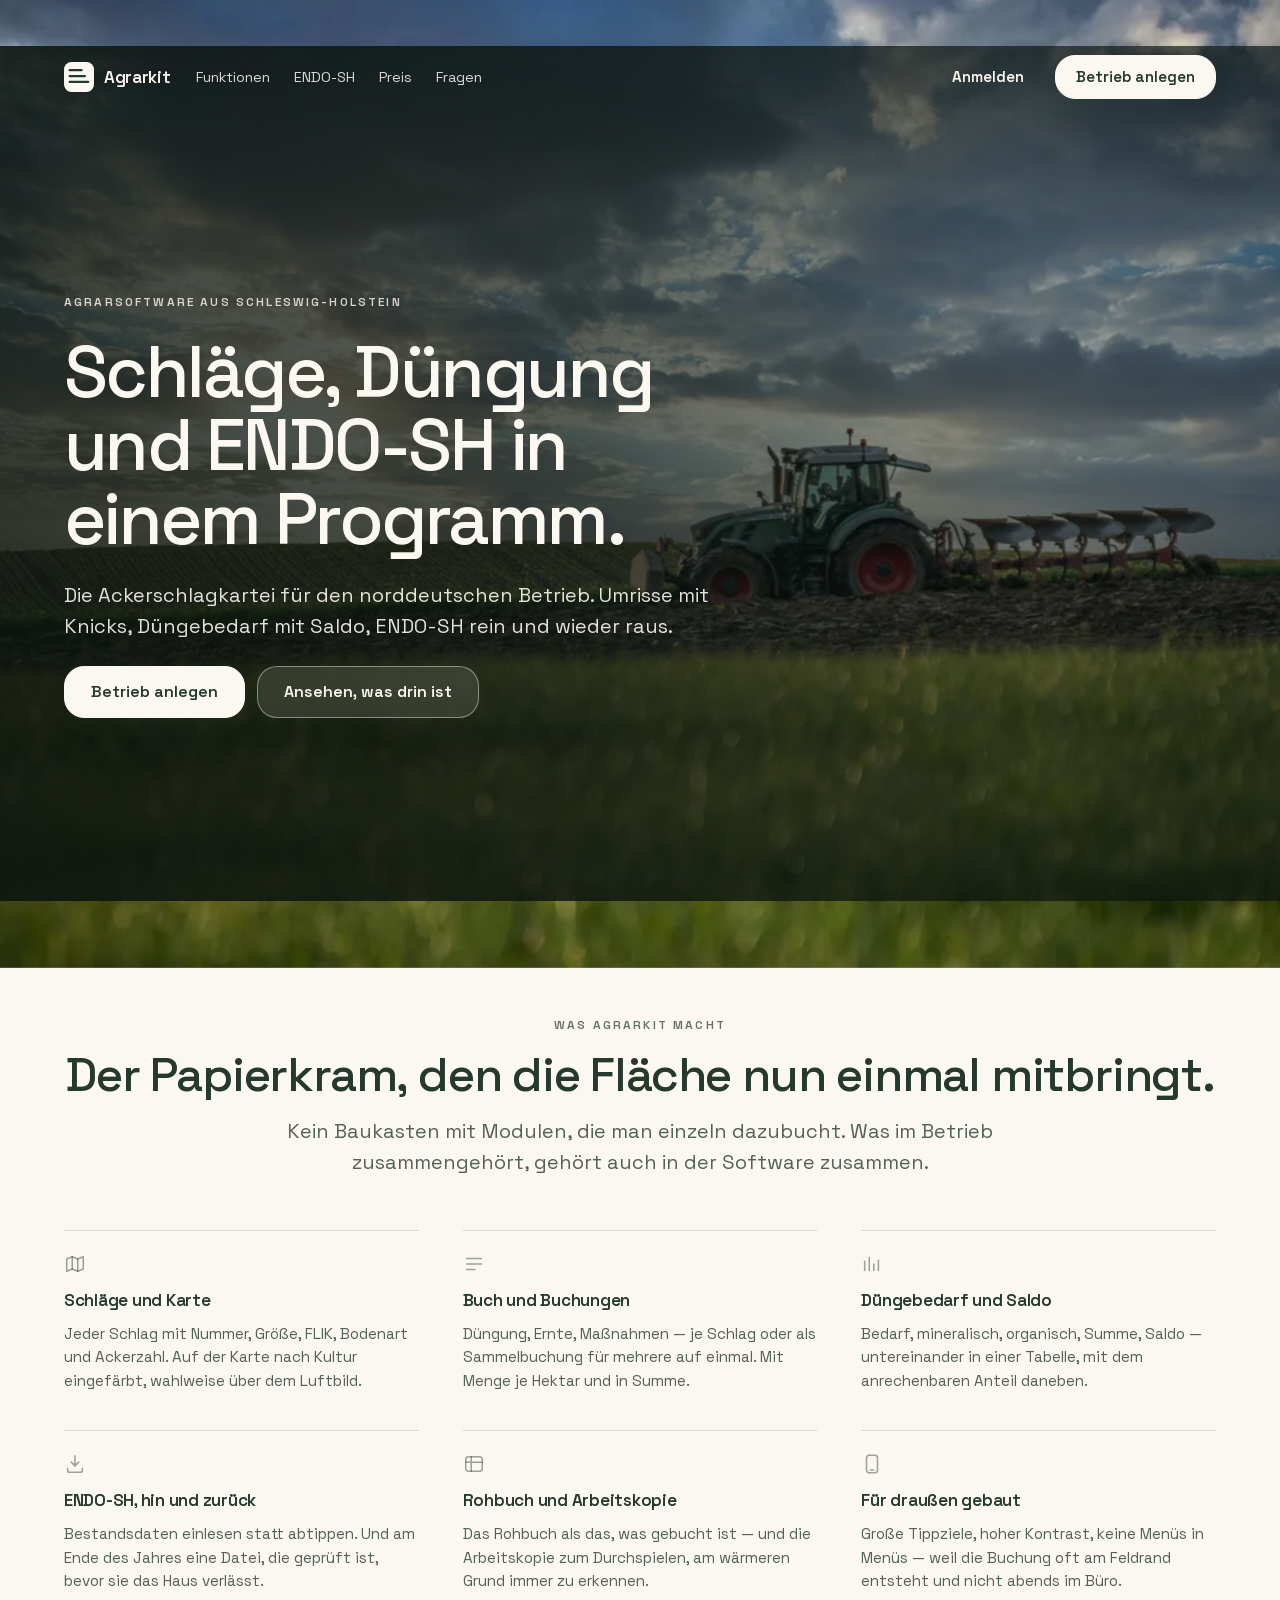
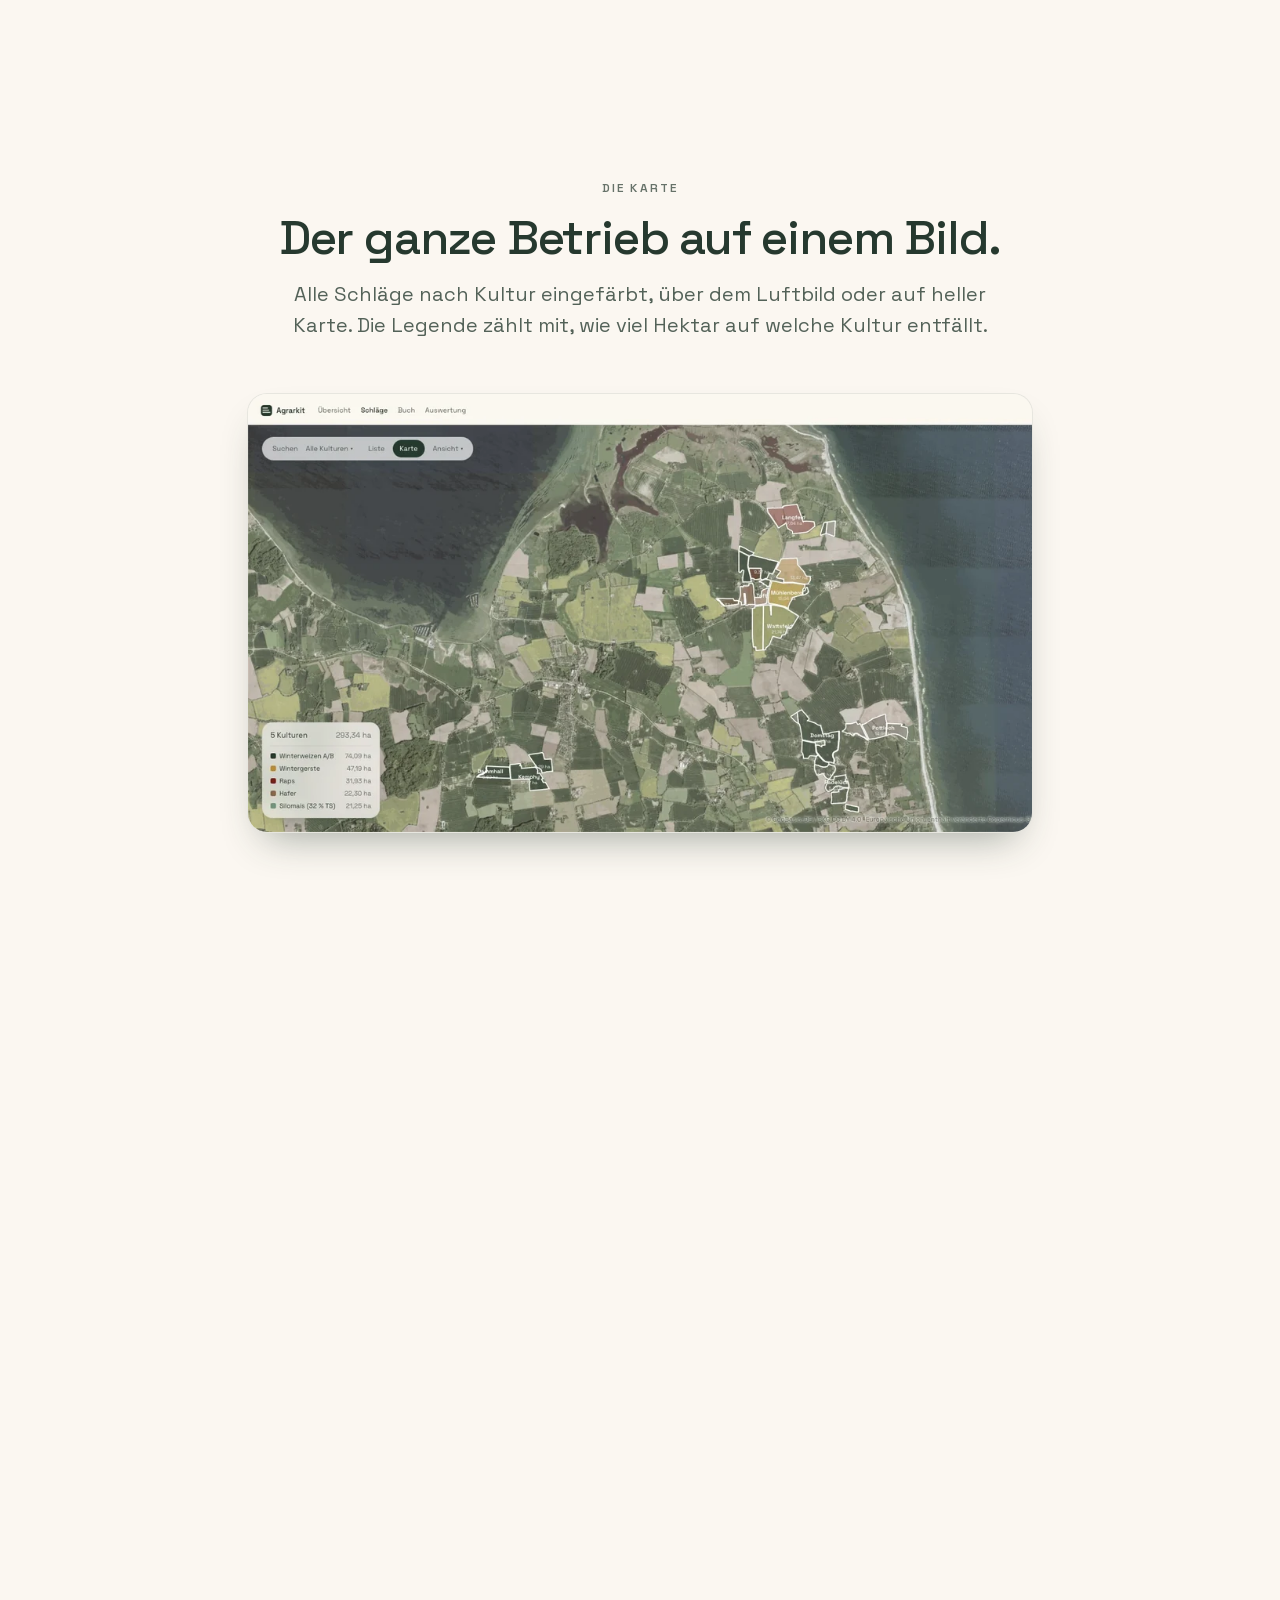
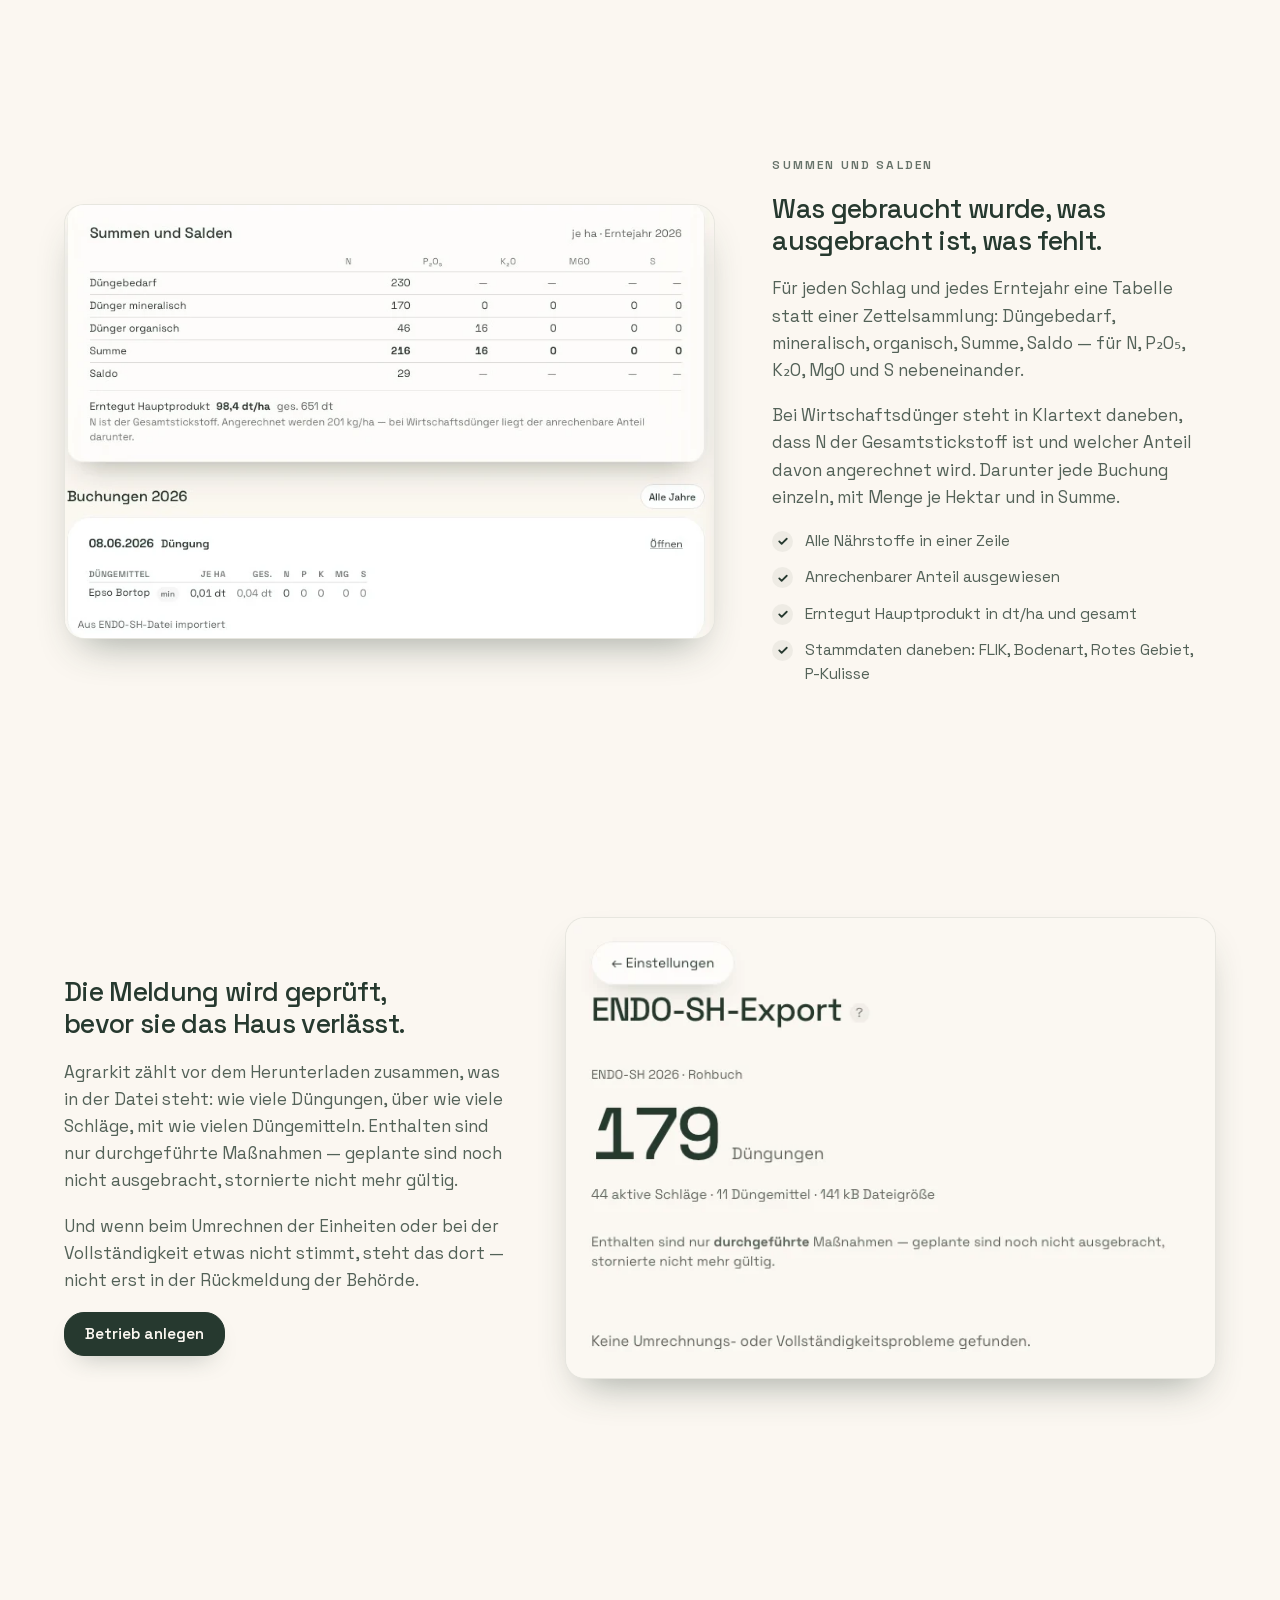
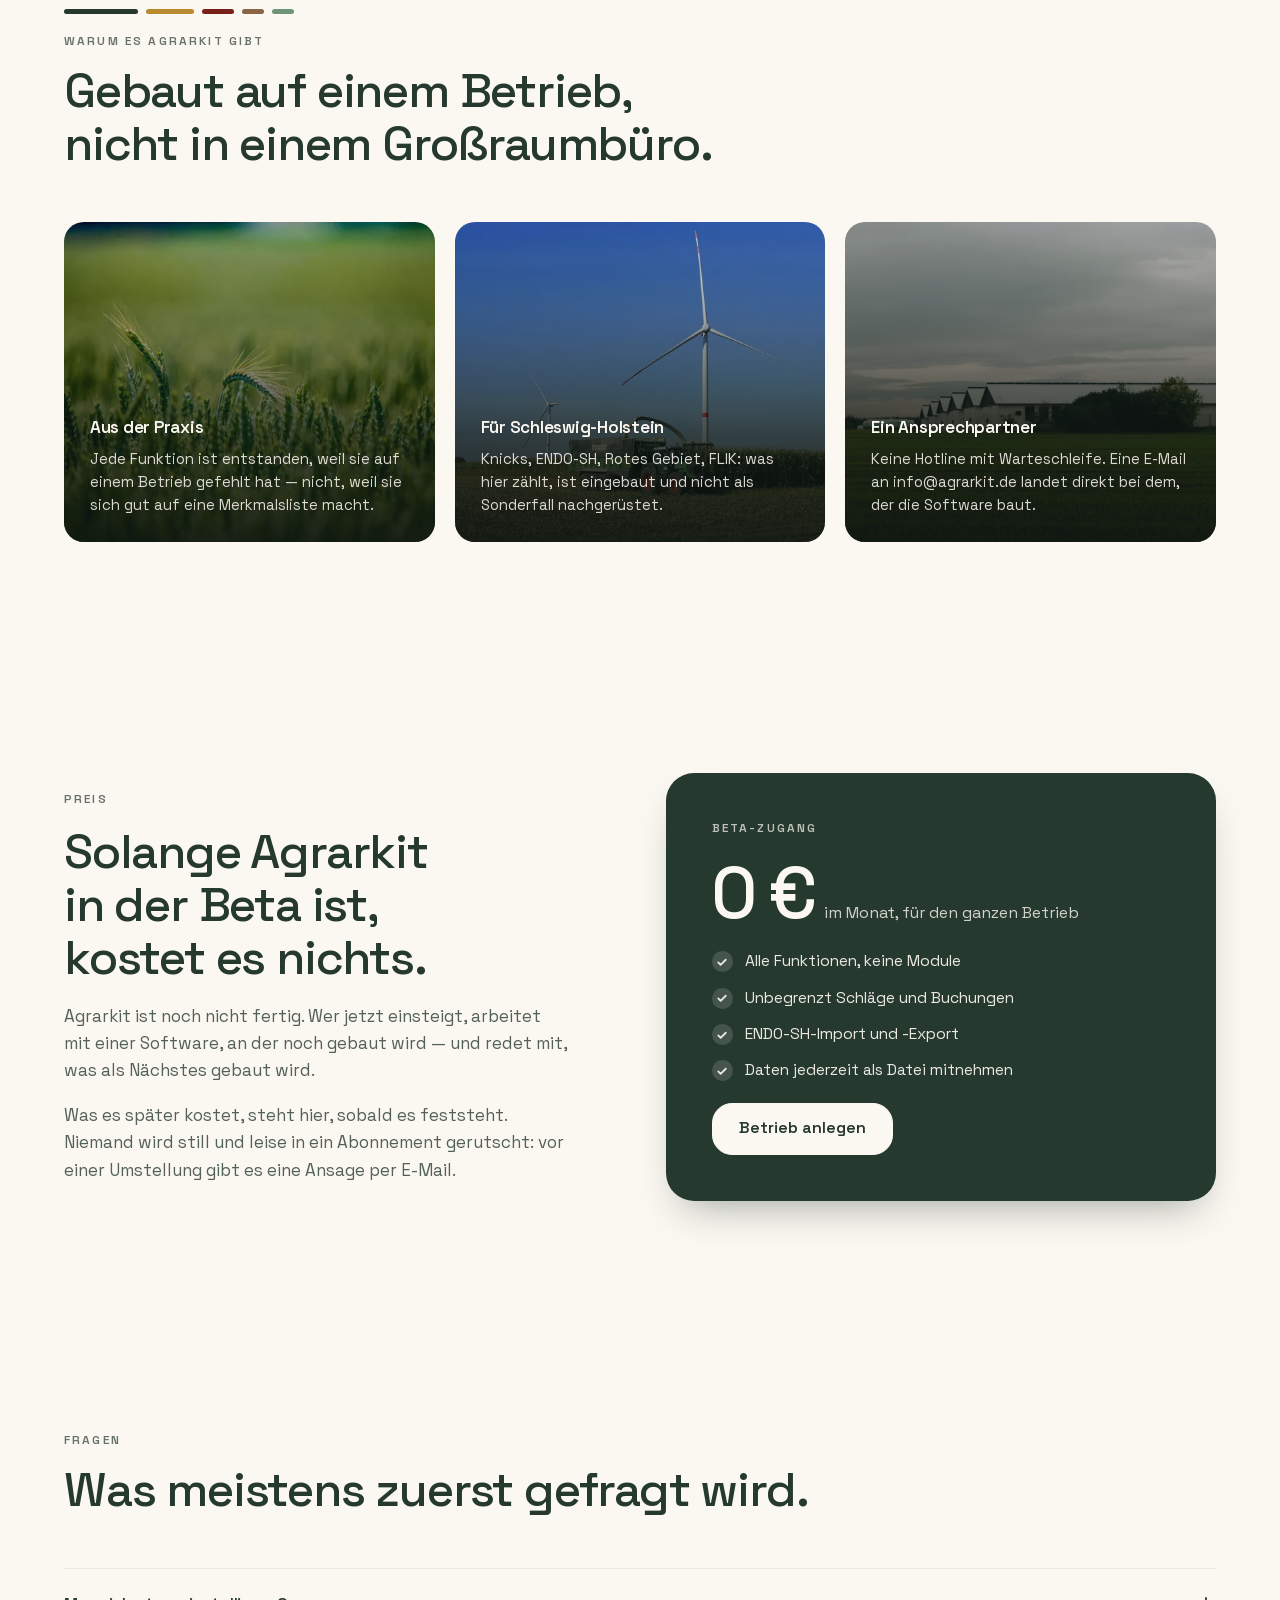
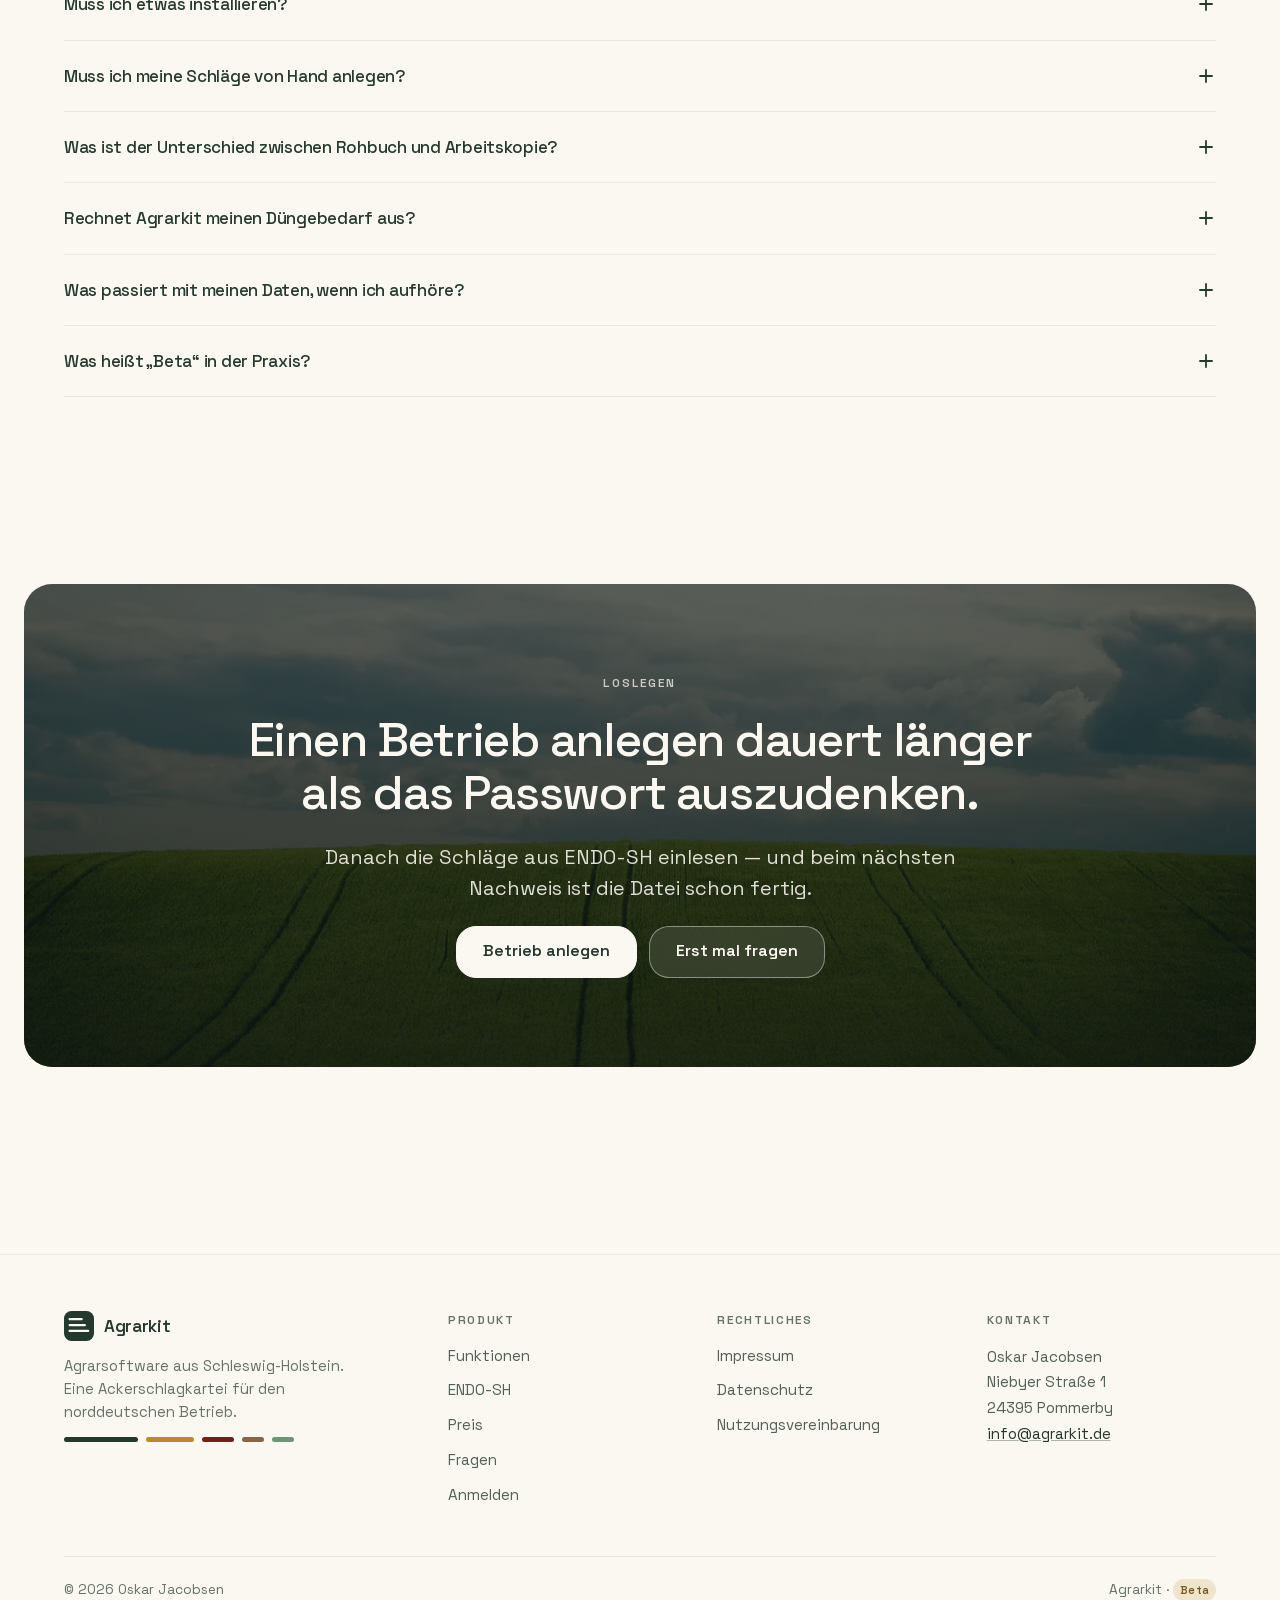
==== commit bdfd1c75: "Held randlos ueber das ganze Fenster, Beta als Balken oben Der Held fuellt jetzt Breite und Hoehe de" ====
--- a/index.html
+++ b/index.html
@@ -44,8 +44,15 @@
 </script>
 </head>
 
-<body>
+<body class="hat-held">
 <a class="zum-inhalt" href="#inhalt">Zum Inhalt springen</a>
+
+<p class="beta-balken">
+  <span class="huelle beta-balken-innen">
+    <span class="wort">Beta</span>
+    <span class="satz"><span class="nur-breit">Agrarkit wird gerade gebaut — und ist so lange kostenlos.</span><span class="nur-schmal">Kostenlos, solange gebaut wird.</span></span>
+  </span>
+</p>
 
 <header class="kopf">
   <div class="huelle kopf-innen">
@@ -58,7 +65,6 @@
       </svg>
       Agrarkit
     </a>
-    <span class="kopf-beta">Beta</span>
 
     <nav class="kopf-nav" aria-label="Hauptnavigation">
       <a href="#funktionen">Funktionen</a>
@@ -98,15 +104,15 @@
        Held
        ==================================================================== -->
   <section class="held">
-    <div class="huelle huelle-breit">
       <div class="held-bild">
         <img src="assets/img/hero-pflug.webp"
              srcset="assets/img/hero-pflug-800.webp 800w,
                      assets/img/hero-pflug-1280.webp 1280w,
                      assets/img/hero-pflug.webp 1920w"
-             sizes="(max-width: 1440px) 100vw, 1392px"
+             sizes="100vw"
              width="1920" height="1179" fetchpriority="high"
              alt="Schlepper mit Pflug auf einem Acker bei tiefstehender Sonne">
+        <div class="huelle held-huelle">
         <div class="held-inhalt">
           <span class="augenbraue">Agrarsoftware aus Schleswig-Holstein</span>
           <h1 class="titel-held">Schläge, Düngung und ENDO&#8209;SH in einem Programm.</h1>
@@ -118,14 +124,9 @@
             <a class="knopf knopf-primaer knopf-gross" href="https://app.agrarkit.de/registrieren">Betrieb anlegen</a>
             <a class="knopf knopf-gross" href="#funktionen">Ansehen, was drin ist</a>
           </div>
-          <p class="beta-kasten">
-            <span class="wort">Beta</span>
-            <span class="satz">Agrarkit wird gerade gebaut — und ist so lange kostenlos.</span>
-          </p>
-        </div>
-      </div>
-
-    </div>
+        </div>
+        </div>
+      </div>
   </section>
 
   <!-- ====================================================================
@@ -444,10 +445,7 @@
         </div>
 
         <div class="preis-panel">
-          <p class="beta-kasten auf-hell">
-            <span class="wort">Beta</span>
-            <span class="satz">Noch im Bau. Preis für danach steht nicht fest.</span>
-          </p>
+          <span class="augenbraue">Beta-Zugang</span>
           <p class="preis-zahl"><strong>0 €</strong> <span>im Monat, für den ganzen Betrieb</span></p>
           <ul class="haken">
             <li>Alle Funktionen, keine Module</li>
--- a/assets/css/agrarkit.css
+++ b/assets/css/agrarkit.css
@@ -89,9 +89,11 @@
      dem Papiergrund allerdings nur 2,9:1 und ist als Text unbrauchbar;
      derselbe Farbton vertieft kommt auf 6,0:1. Die Flaeche bleibt die
      helle Gerste, die Schrift wird die dunkle. */
-  --beta:       #7A5A18;                  /* 6,0:1 auf --grund */
-  --beta-zart:  rgba(185,138,46,.18);
-  --beta-kante: rgba(185,138,46,.45);
+  --beta:         #7A5A18;                /* 6,0:1 auf --grund */
+  --beta-satz:    #5F4712;                /* Fliesstext im Balken */
+  --beta-zart:    rgba(185,138,46,.18);
+  --beta-flaeche: #F6E9CC;                /* Balkenflaeche, deckend */
+  --beta-kante:   rgba(185,138,46,.55);
 
   /* Masse */
   --tap: 44px;
@@ -111,6 +113,8 @@
   --kurve-weich: cubic-bezier(.4,0,.2,1);
 
   /* Nur fuer die Website */
+  --kopf:     64px;     /* Hoehe der Kopfleiste */
+  --balken:   45px;     /* Hoehe des Beta-Balkens */
   --huelle:   1200px;   /* Inhaltsbreite */
   --rand:     24px;     /* Seitenrand */
   --luft:     clamp(72px, 9vw, 128px);   /* Abstand zwischen Abschnitten */
@@ -140,9 +144,11 @@
     --kultur-raps:   #E08C7E;
     --kultur-hafer:  #C39B77;
     --kultur-mais:   #6E9578;
-    --beta:       #D9AB5B;                /* 8,0:1 auf --grund im Dunkeln */
-    --beta-zart:  rgba(217,171,91,.16);
-    --beta-kante: rgba(217,171,91,.40);
+    --beta:         #E8C382;
+    --beta-satz:    #D5C09B;
+    --beta-zart:    rgba(217,171,91,.16);
+    --beta-flaeche: #2E2617;
+    --beta-kante:   rgba(217,171,91,.34);
     --schatten-leiste: 0 12px 26px -14px rgba(0,0,0,.70);
     --schatten-panel:  0 20px 40px -18px rgba(0,0,0,.75);
     --schatten-sheet:  0 50px 90px -30px rgba(0,0,0,.80);
@@ -259,36 +265,43 @@
 .marke-gruen { background: var(--gruen-zart); color: var(--gruen); }
 .marke-beta  { background: var(--beta-zart); color: var(--beta); }
 
-/* Beta-Marke in der Kopfleiste: klein, direkt am Wortzeichen, auf jeder
-   Seite. Sie steht als eigenes Wort neben „Agrarkit", nicht als Zusatz
-   im Wortzeichen selbst — das Wortzeichen bleibt das Wortzeichen. */
-.kopf-beta {
-  font-size: .66rem; font-weight: 600; letter-spacing: .1em; text-transform: uppercase;
-  padding: .25em .6em; border-radius: var(--r-pille);
-  background: var(--beta-zart); color: var(--beta);
-  align-self: center; white-space: nowrap;
-}
-
-/* Beta-Kasten im Held. Umrandet statt nur getoent, damit er als Kasten
-   gelesen wird und nicht als weitere Textzeile. */
-.beta-kasten {
-  display: flex; align-items: baseline; gap: 12px; flex-wrap: wrap;
-  padding: 12px 18px;
-  border: 1px solid var(--beta-kante); border-radius: var(--r-m);
-  background: rgba(185,138,46,.14);
-  backdrop-filter: blur(6px); -webkit-backdrop-filter: blur(6px);
-  font-size: .95rem;
-}
-.beta-kasten .wort {
-  font-size: .7rem; font-weight: 700; letter-spacing: .12em; text-transform: uppercase;
-  color: #F0D9A4;
-}
-.beta-kasten .satz { color: rgba(251,247,241,.92); }
-
-/* Auf hellem Grund — der Kasten steht auch im Preisabschnitt. */
-.beta-kasten.auf-hell { background: var(--beta-zart); }
-.beta-kasten.auf-hell .wort { color: var(--beta); }
-.beta-kasten.auf-hell .satz { color: var(--ink-leise); }
+/* Beta-Balken: sitzt ganz oben, ueber der Kopfleiste, und rollt mit der
+   Seite weg. Ausdruecklich kein `sticky` — wer die Seite oeffnet, sieht ihn
+   zuerst; wer danach liest, braucht ihn nicht dauerhaft vor der Nase. Die
+   klebende Kopfleiste rueckt nach, sobald er oben raus ist.
+
+   Deckende Flaeche statt getoenter: der Balken liegt ueber dem randlosen
+   Held, und eine durchscheinende Flaeche hiesse, dass die Schrift je nach
+   Bildausschnitt auf etwas anderem steht. */
+.beta-balken {
+  margin: 0;
+  background: var(--beta-flaeche);
+  border-bottom: 1px solid var(--beta-kante);
+  color: var(--beta);
+  font-size: .875rem;
+}
+.beta-balken-innen {
+  min-height: calc(var(--balken) - 1px);
+  display: flex; align-items: center; gap: 10px; flex-wrap: wrap;
+  padding-block: 9px;
+}
+.beta-balken .wort {
+  font-size: .68rem; font-weight: 700; letter-spacing: .12em; text-transform: uppercase;
+  flex: none;
+}
+.beta-balken .satz { color: var(--beta-satz); }
+
+/* Auf schmalen Fenstern ein kuerzerer Satz. Nicht Kosmetik: mit dem langen
+   Satz brach der Balken auf 390 px auf drei Zeilen um, wurde 89 statt 45 px
+   hoch — und weil der Held seine Hoehe aus `calc(100svh - var(--balken))`
+   nimmt, ragte er genau um diese Differenz aus dem Fenster. Eine Zeile
+   haelt die Rechnung stabil. */
+.nur-schmal { display: none; }
+@media (max-width: 760px) {
+  .beta-balken { font-size: .8125rem; }
+  .beta-balken .nur-breit { display: none; }
+  .beta-balken .nur-schmal { display: inline; }
+}
 
 /* ---------------------------------------------------------------------------
    Raster
@@ -367,7 +380,7 @@
 }
 .kopf-innen {
   display: flex; align-items: center; gap: 26px;
-  min-height: 64px;
+  min-height: var(--kopf);
 }
 
 .marke-wort {
@@ -426,14 +439,32 @@
    Held
    --------------------------------------------------------------------------- */
 
-.held { padding-top: clamp(28px, 4vw, 52px); padding-bottom: var(--luft); }
+/* Held: randlos ueber das ganze Fenster.
+   ---------------------------------------------------------------------------
+   Vorher eine gerundete Karte innerhalb der Huelle. Jetzt Bild von Kante zu
+   Kante und ueber die volle Fensterhoehe — die Kopfleiste liegt durchsichtig
+   darueber statt darueber zu stehen.
+
+   `100svh` und nicht `100vh`: auf dem Handy meint `vh` die Hoehe OHNE die
+   ein- und ausfahrende Browserleiste, der Held waere dort beim Laden
+   angeschnitten. `svh` nimmt die kleine Variante und passt in beiden
+   Zustaenden. Abgezogen sind die 44 px des Beta-Balkens, damit Balken plus
+   Held zusammen genau eine Fensterhoehe ergeben. */
+.held { padding: 0; }
+
+/* Die Kopfleiste klebt, steht dabei aber im normalen Fluss und nimmt also
+   Platz weg — ohne diesen Zug lag der Held UNTER ihr statt hinter ihr, und
+   oben blieb ein cremefarbener Streifen ueber dem Bild. */
+.hat-held .held { margin-top: calc(-1 * var(--kopf)); }
 
 .held-bild {
   position: relative; isolation: isolate;
-  border-radius: var(--r-l); overflow: hidden;
-  min-height: clamp(460px, 62vh, 660px);
-  display: flex; align-items: flex-end;
-  box-shadow: var(--schatten-panel);
+  min-height: calc(100vh - var(--balken));
+  min-height: calc(100svh - var(--balken));
+  display: flex; align-items: center;
+  /* Die Kopfleiste liegt jetzt darueber; ohne diesen Abstand stiesse der
+     Text bei kurzen Fenstern dagegen. */
+  padding-top: var(--kopf);
 }
 .held-bild > img {
   position: absolute; inset: 0; z-index: -2;
@@ -450,12 +481,36 @@
 .held-bild::after {
   content: ""; position: absolute; inset: 0; z-index: -1;
   background:
-    linear-gradient(to top, rgba(14,22,17,.86) 0%, rgba(14,22,17,.62) 34%, rgba(14,22,17,.30) 62%, rgba(14,22,17,.18) 100%),
-    linear-gradient(to right, rgba(14,22,17,.80) 0%, rgba(14,22,17,.62) 42%, rgba(14,22,17,.20) 68%, rgba(14,22,17,0) 88%);
-}
+    /* Oben ein eigener Schleier fuer die Kopfleiste. Ohne ihn stand
+       „Anmelden" auf hellem Wolkenhimmel und kam auf 4,2:1. */
+    linear-gradient(to bottom, rgba(14,22,17,.52) 0%, rgba(14,22,17,.16) 16%, rgba(14,22,17,0) 28%),
+    /* Der Text steht links; rechts bleibt der Schlepper hell. */
+    linear-gradient(to right, rgba(14,22,17,.72) 0%, rgba(14,22,17,.52) 46%, rgba(14,22,17,.12) 80%),
+    linear-gradient(to top, rgba(14,22,17,.68) 0%, rgba(14,22,17,.34) 55%, rgba(14,22,17,.24) 100%);
+}
+
+/* Schmale Fenster brauchen einen anderen Schleier, nicht nur einen
+   staerkeren.
+   ---------------------------------------------------------------------------
+   Mit `100svh` ist der Held auf dem Handy hoch und schmal, `object-fit:
+   cover` schneidet deshalb die Bildmitte an — und die ist heller Himmel.
+   Gleichzeitig laeuft der Text ueber die volle Breite, der waagerechte
+   Verlauf hilft dort also nicht mehr. Gemessen lag die Ueberschrift bei
+   2,6:1 und der Fliesstext bei 2,8:1.
+
+   Deshalb hier ein weitgehend gleichmaessiger Schleier statt eines
+   gerichteten. */
+@media (max-width: 900px) {
+  .held-bild::after {
+    background:
+      linear-gradient(to bottom, rgba(14,22,17,.58) 0%, rgba(14,22,17,.24) 14%, rgba(14,22,17,0) 26%),
+      linear-gradient(to top, rgba(14,22,17,.80) 0%, rgba(14,22,17,.70) 55%, rgba(14,22,17,.66) 100%);
+  }
+}
+/* Der Text bleibt in der Huelle, das Bild nicht. */
+.held-huelle { width: 100%; }
 .held-inhalt {
-  padding: clamp(28px, 4.5vw, 60px);
-  display: flex; flex-direction: column; gap: 22px; align-items: flex-start;
+  display: flex; flex-direction: column; gap: 24px; align-items: flex-start;
   max-width: 780px; color: #FBF7F1;
 }
 .held-inhalt .augenbraue { color: rgba(251,247,241,.82); }
@@ -783,18 +838,10 @@
   .kopf-innen { gap: 14px; }
 }
 
-/* Unter 760 px schob die Beta-Marke den Menuekopf ueber den rechten Rand:
-   Wortzeichen, Marke, Knopf und Menue passen dort nicht mehr nebeneinander.
-   Die Marke geht als Erstes, weil der Beta-Kasten im Held direkt darunter
-   dasselbe sagt — und zwar deutlicher. */
-@media (max-width: 760px) {
-  .kopf-beta { display: none; }
-}
 
 @media (max-width: 700px) {
   :root { --rand: 20px; }
   .raster-3, .raster-2 { grid-template-columns: minmax(0, 1fr); }
-  .held-bild { min-height: clamp(420px, 74vh, 560px); }
   .knopf-reihe > .knopf { flex: 1 1 100%; }
   .fuss-unten .trenner { margin-left: 0; flex-basis: 100%; }
 }
@@ -871,6 +918,39 @@
   border-bottom-color: var(--linie-zart);
   box-shadow: var(--schatten-leiste);
 }
+
+/* Kopfleiste ueber dem randlosen Held.
+   ---------------------------------------------------------------------------
+   Solange der Held im Bild ist, liegt die Leiste durchsichtig auf dem Foto
+   und traegt helle Schrift; sobald gerollt wird, wird sie wieder zur Leiste
+   auf Papier. Die Klasse `hat-held` steht nur auf der Startseite — auf den
+   Rechtsseiten gibt es kein Bild, dort waere helle Schrift unlesbar.
+
+   Das Wortzeichen dreht sich dabei um: heller Block, dunkle Furchen. Die
+   Werte stehen im SVG selbst, deshalb hier ueberschrieben. */
+.hat-held .kopf:not(.ist-gerollt) {
+  background: transparent;
+  backdrop-filter: none; -webkit-backdrop-filter: none;
+  border-bottom-color: transparent;
+  box-shadow: none;
+}
+.hat-held .kopf:not(.ist-gerollt) .marke-wort { color: #FBF7F1; }
+.hat-held .kopf:not(.ist-gerollt) .marke-wort svg rect { fill: #FBF7F1; }
+.hat-held .kopf:not(.ist-gerollt) .marke-wort svg g { stroke: #26392F; }
+.hat-held .kopf:not(.ist-gerollt) .kopf-nav a { color: rgba(251,247,241,.86); }
+.hat-held .kopf:not(.ist-gerollt) .kopf-nav a:hover { color: #FBF7F1; }
+.hat-held .kopf:not(.ist-gerollt) .knopf-still { color: #FBF7F1; }
+.hat-held .kopf:not(.ist-gerollt) .knopf-still:hover { background: rgba(255,255,255,.14); color: #fff; }
+.hat-held .kopf:not(.ist-gerollt) .knopf-primaer {
+  background: #FBF7F1; border-color: #FBF7F1; color: #26392F;
+}
+.hat-held .kopf:not(.ist-gerollt) .knopf-primaer:hover { background: #fff; border-color: #fff; }
+.hat-held .kopf:not(.ist-gerollt) .kopf-menue > summary {
+  background: rgba(255,255,255,.12); border-color: rgba(255,255,255,.42); color: #FBF7F1;
+}
+.hat-held .kopf:not(.ist-gerollt) :where(a, button, summary):focus-visible { outline-color: #FBF7F1; }
+.marke-wort, .kopf-nav a, .knopf { transition: color 240ms var(--kurve-weich); }
+.marke-wort svg rect, .marke-wort svg g { transition: fill 240ms var(--kurve-weich), stroke 240ms var(--kurve-weich); }
 
 /* Fragen: der Text faltet sich auf, statt zu erscheinen.
    `::details-content` und `interpolate-size` koennen das inzwischen ohne
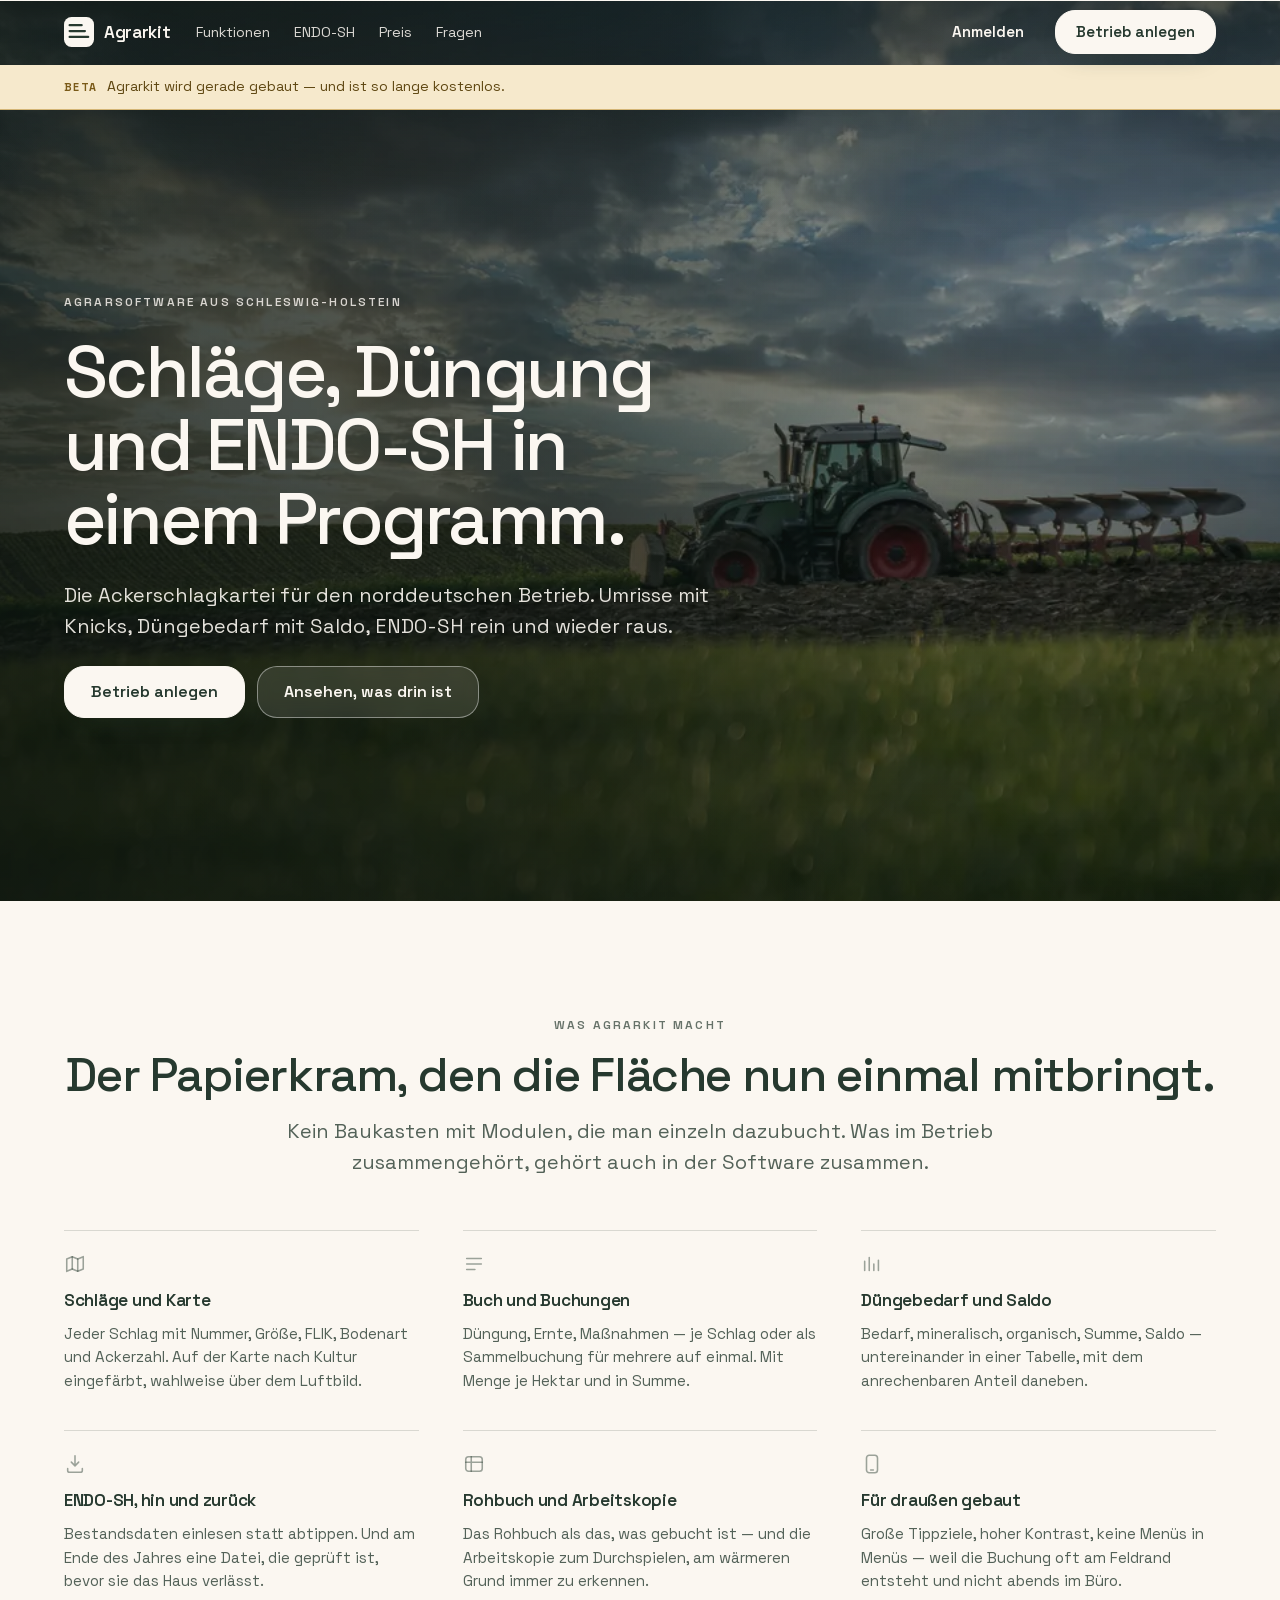
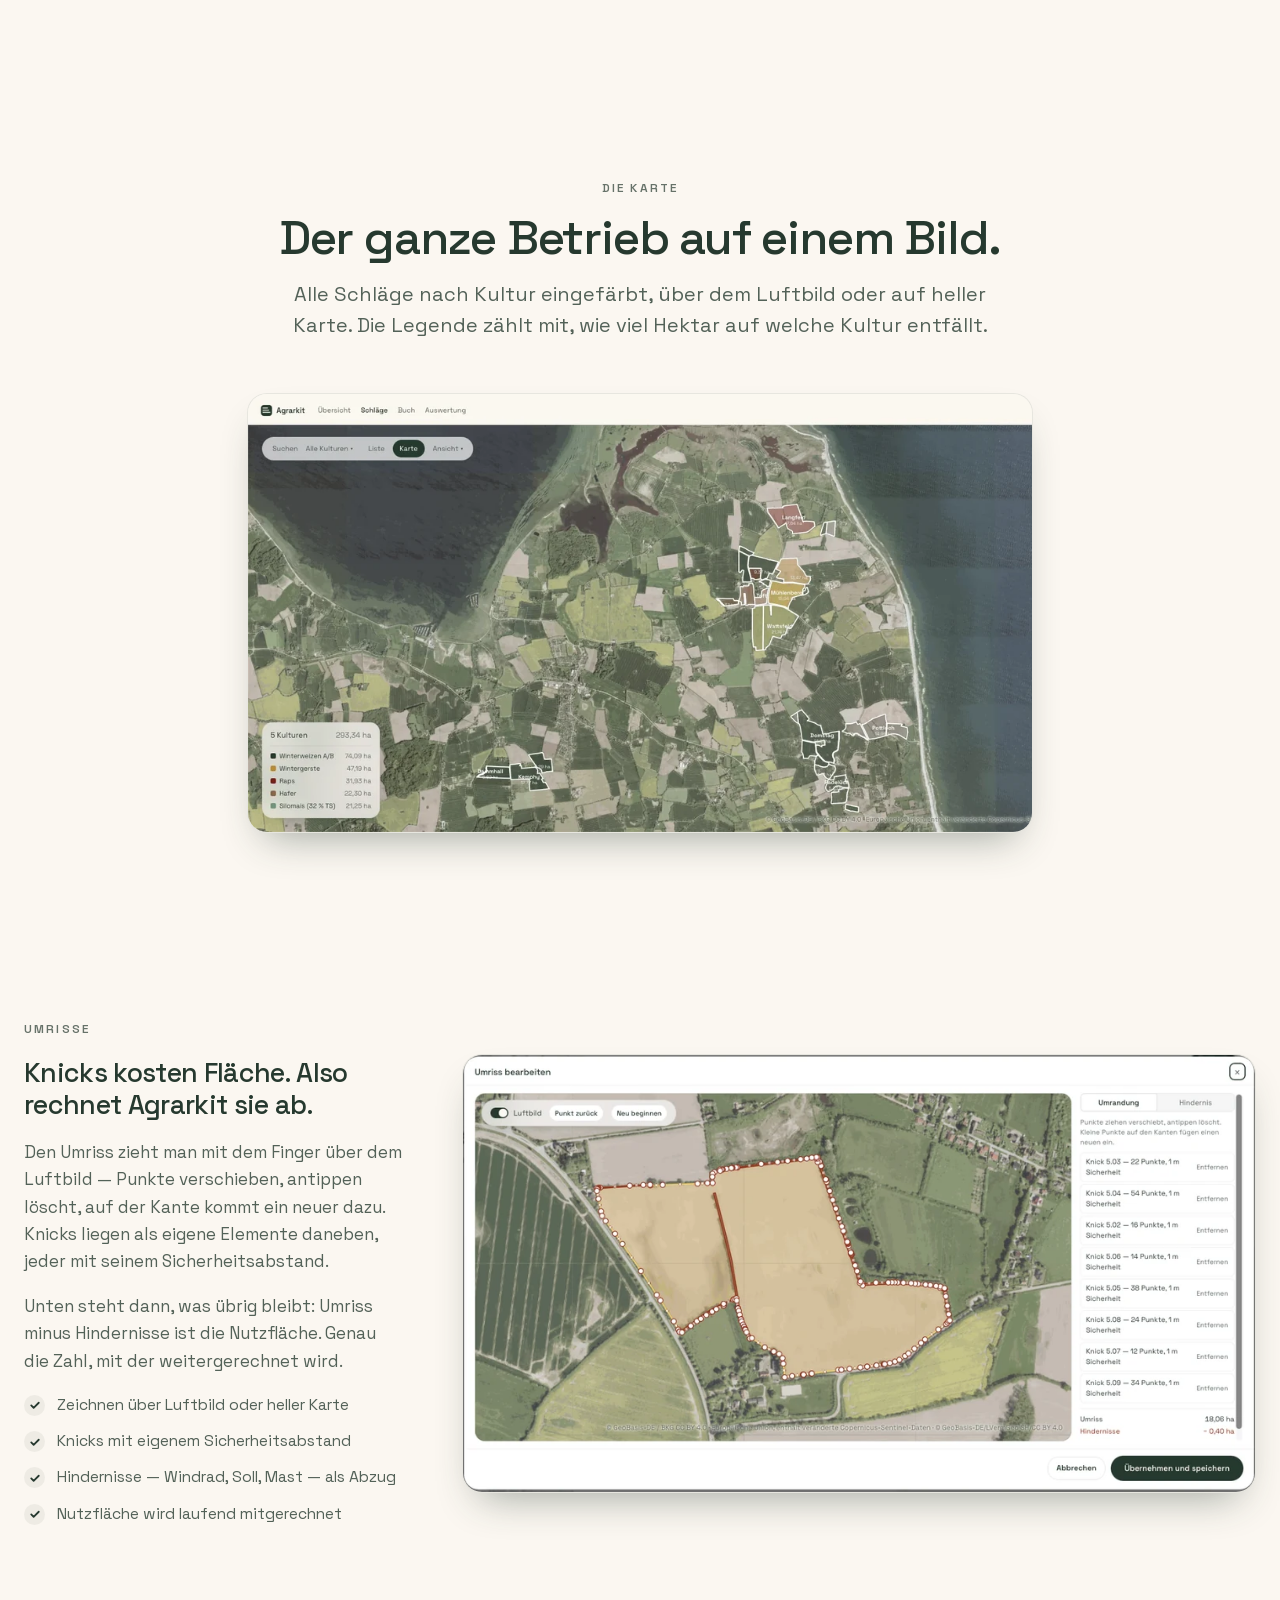
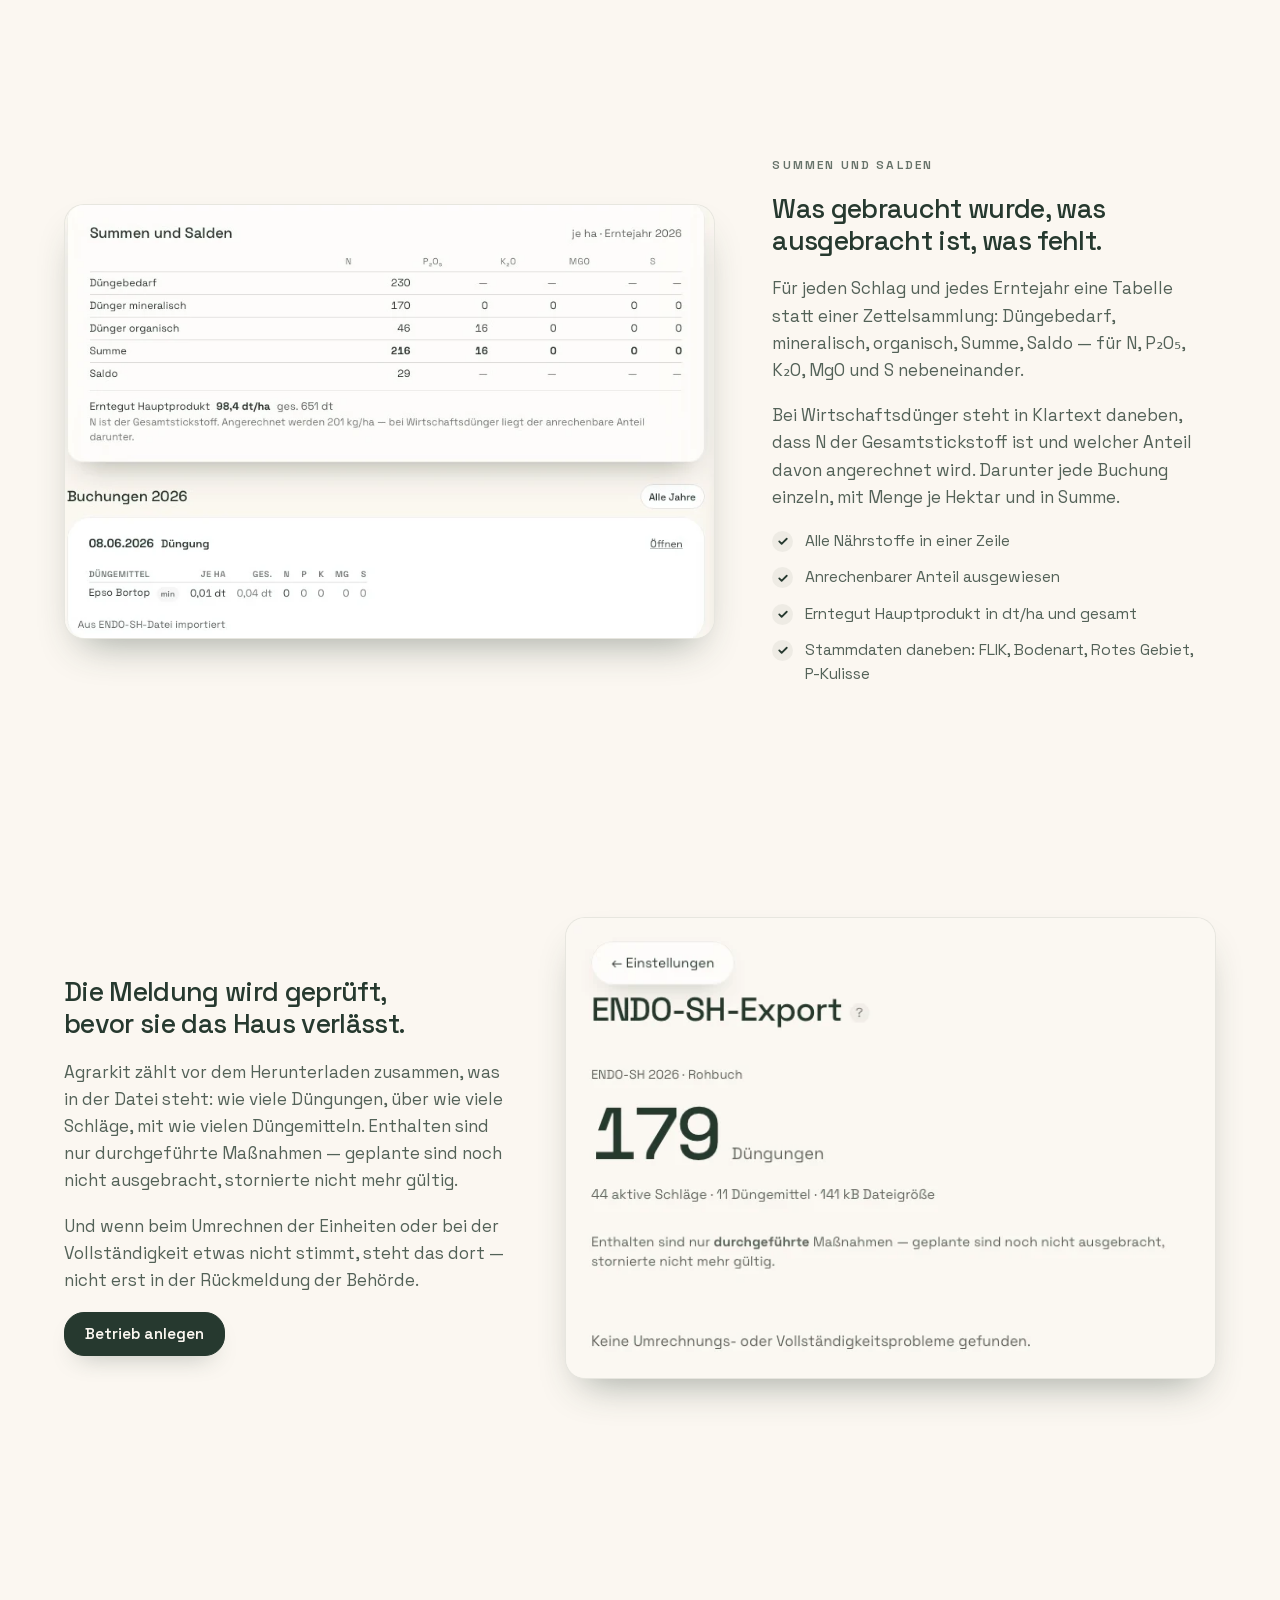
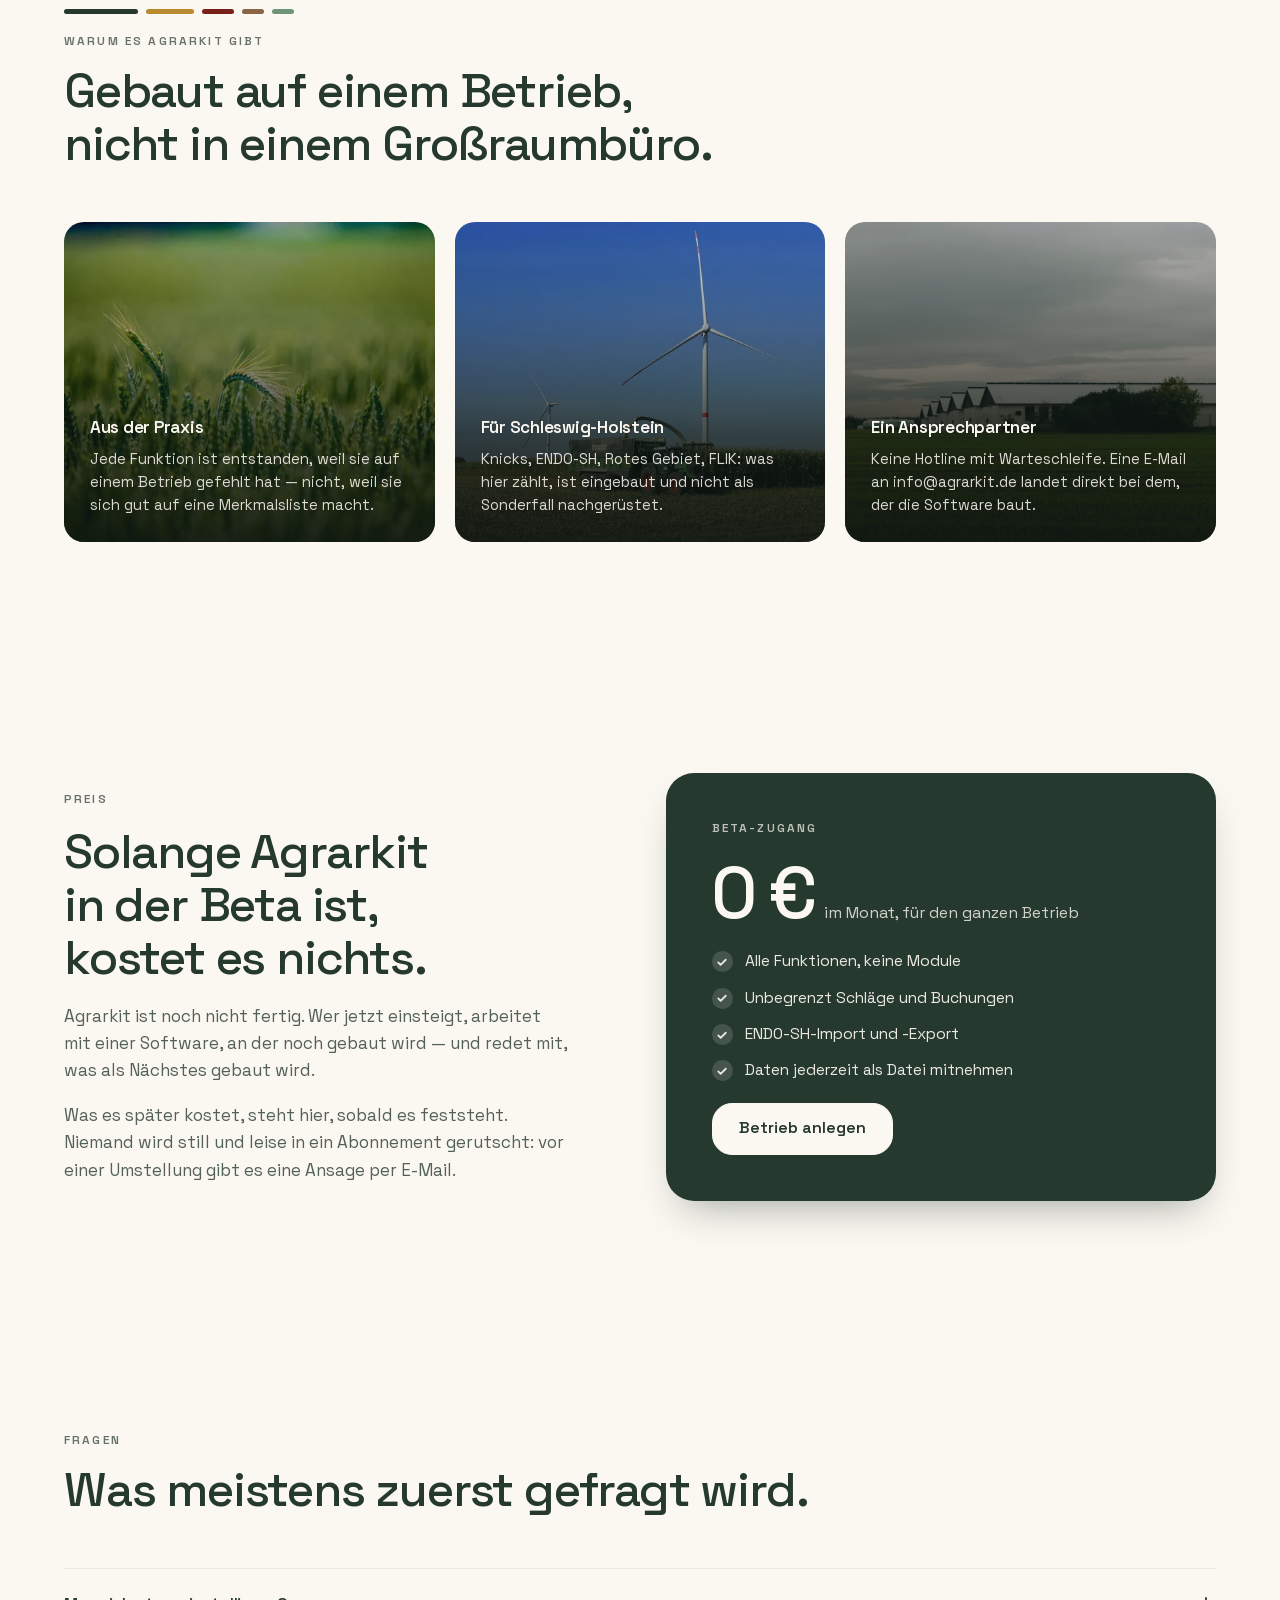
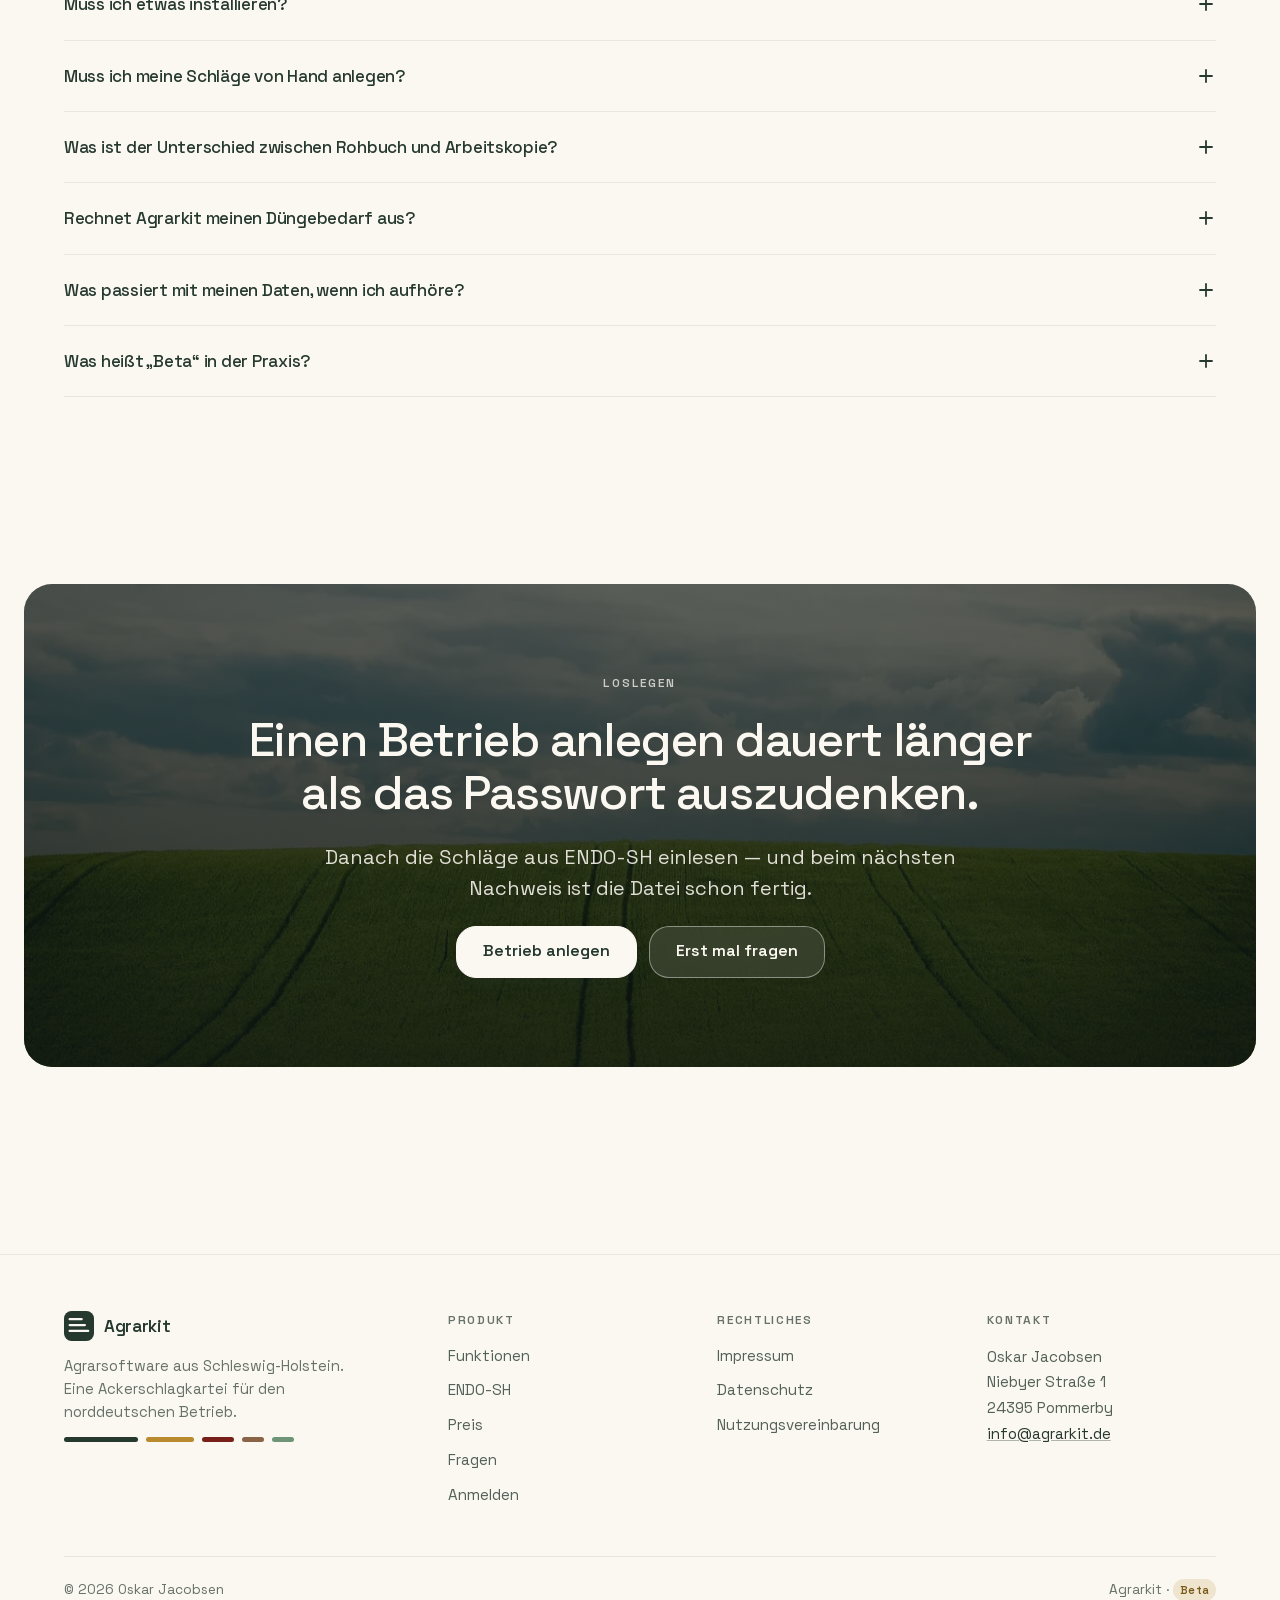
==== commit 632d227b: "Beta-Balken unter die Navigation, Kopfhoehe ehrlich rechnen Der weisse Spalt auf dem Handy und der v" ====
--- a/index.html
+++ b/index.html
@@ -46,13 +46,6 @@
 
 <body class="hat-held">
 <a class="zum-inhalt" href="#inhalt">Zum Inhalt springen</a>
-
-<p class="beta-balken">
-  <span class="huelle beta-balken-innen">
-    <span class="wort">Beta</span>
-    <span class="satz"><span class="nur-breit">Agrarkit wird gerade gebaut — und ist so lange kostenlos.</span><span class="nur-schmal">Kostenlos, solange gebaut wird.</span></span>
-  </span>
-</p>
 
 <header class="kopf">
   <div class="huelle kopf-innen">
@@ -112,6 +105,13 @@
              sizes="100vw"
              width="1920" height="1179" fetchpriority="high"
              alt="Schlepper mit Pflug auf einem Acker bei tiefstehender Sonne">
+
+        <p class="beta-balken">
+          <span class="huelle beta-balken-innen">
+            <span class="wort">Beta</span>
+            <span class="satz"><span class="nur-breit">Agrarkit wird gerade gebaut — und ist so lange kostenlos.</span><span class="nur-schmal">Kostenlos, solange gebaut wird.</span></span>
+          </span>
+        </p>
         <div class="huelle held-huelle">
         <div class="held-inhalt">
           <span class="augenbraue">Agrarsoftware aus Schleswig-Holstein</span>
--- a/assets/css/agrarkit.css
+++ b/assets/css/agrarkit.css
@@ -113,7 +113,14 @@
   --kurve-weich: cubic-bezier(.4,0,.2,1);
 
   /* Nur fuer die Website */
-  --kopf:     64px;     /* Hoehe der Kopfleiste */
+  /* Die Kopfleiste ist 64 px hoch PLUS dem oberen Sicherheitsrand des
+     Geraets. Auf einem iPhone mit Aussparung sind das 47 px obendrauf.
+     Vorher stand hier nur die 64, waehrend der Held sich um denselben
+     Wert nach oben zog — die Differenz blieb als cremefarbener Spalt
+     zwischen Balken und Bild stehen und machte die klebende Leiste
+     obendrein zu hoch. Eine Zahl, aus der beide rechnen. */
+  --kopf-basis: 64px;
+  --kopf:     calc(var(--kopf-basis) + env(safe-area-inset-top, 0px));
   --balken:   45px;     /* Hoehe des Beta-Balkens */
   --huelle:   1200px;   /* Inhaltsbreite */
   --rand:     24px;     /* Seitenrand */
@@ -175,7 +182,7 @@
   -webkit-text-size-adjust: 100%;
   scroll-behavior: smooth;
   /* Damit ein Sprungziel nicht unter der klebenden Kopfleiste landet. */
-  scroll-padding-top: 84px;
+  scroll-padding-top: calc(var(--kopf) + 20px);
 }
 
 body {
@@ -265,10 +272,14 @@
 .marke-gruen { background: var(--gruen-zart); color: var(--gruen); }
 .marke-beta  { background: var(--beta-zart); color: var(--beta); }
 
-/* Beta-Balken: sitzt ganz oben, ueber der Kopfleiste, und rollt mit der
-   Seite weg. Ausdruecklich kein `sticky` — wer die Seite oeffnet, sieht ihn
-   zuerst; wer danach liest, braucht ihn nicht dauerhaft vor der Nase. Die
-   klebende Kopfleiste rueckt nach, sobald er oben raus ist.
+/* Beta-Balken: sitzt UNTER der Navigation und rollt mit der Seite weg.
+   Ausdruecklich kein `sticky` — wer die Seite oeffnet, sieht ihn zuerst; wer
+   danach liest, braucht ihn nicht dauerhaft vor der Nase. Die klebende
+   Kopfleiste bleibt, der Balken verschwindet unter ihr.
+
+   Auf der Startseite liegt er im Held und damit auf dem Bild (Regel weiter
+   unten); auf den uebrigen Seiten steht er im normalen Fluss hinter der
+   Kopfleiste. Beides ergibt dieselbe Bewegung.
 
    Deckende Flaeche statt getoenter: der Balken liegt ueber dem randlosen
    Held, und eine durchscheinende Flaeche hiesse, dass die Schrift je nach
@@ -380,7 +391,7 @@
 }
 .kopf-innen {
   display: flex; align-items: center; gap: 26px;
-  min-height: var(--kopf);
+  min-height: var(--kopf-basis);
 }
 
 .marke-wort {
@@ -459,12 +470,26 @@
 
 .held-bild {
   position: relative; isolation: isolate;
-  min-height: calc(100vh - var(--balken));
-  min-height: calc(100svh - var(--balken));
+  /* Muss bleiben: das Bild traegt fuer die Parallaxe ein `scale(1.16)` und
+     ragt damit oben und unten rund 68 px ueber diesen Rahmen hinaus. Ohne
+     Beschnitt lief es oben ueber den Beta-Balken und unten als heller
+     Grasstreifen in den naechsten Abschnitt. Stand frueher in derselben
+     Zeile wie der `border-radius` und ging mit ihm verloren. */
+  overflow: hidden;
+  /* Volle Fensterhoehe. Der Balken liegt jetzt IM Held und muss deshalb
+     nicht mehr abgezogen werden — das erspart die Rechnerei mit seiner
+     Hoehe, die auf schmalen Fenstern ohnehin nie ganz stimmte. */
+  min-height: 100vh;
+  min-height: 100svh;
   display: flex; align-items: center;
-  /* Die Kopfleiste liegt jetzt darueber; ohne diesen Abstand stiesse der
+  /* Kopfleiste und Balken liegen darueber; ohne diesen Abstand stiesse der
      Text bei kurzen Fenstern dagegen. */
-  padding-top: var(--kopf);
+  padding-top: calc(var(--kopf) + var(--balken));
+}
+
+/* Der Balken im Held: direkt unter der Kopfleiste, ueber dem Bild. */
+.held .beta-balken {
+  position: absolute; top: var(--kopf); left: 0; right: 0; z-index: 2;
 }
 .held-bild > img {
   position: absolute; inset: 0; z-index: -2;
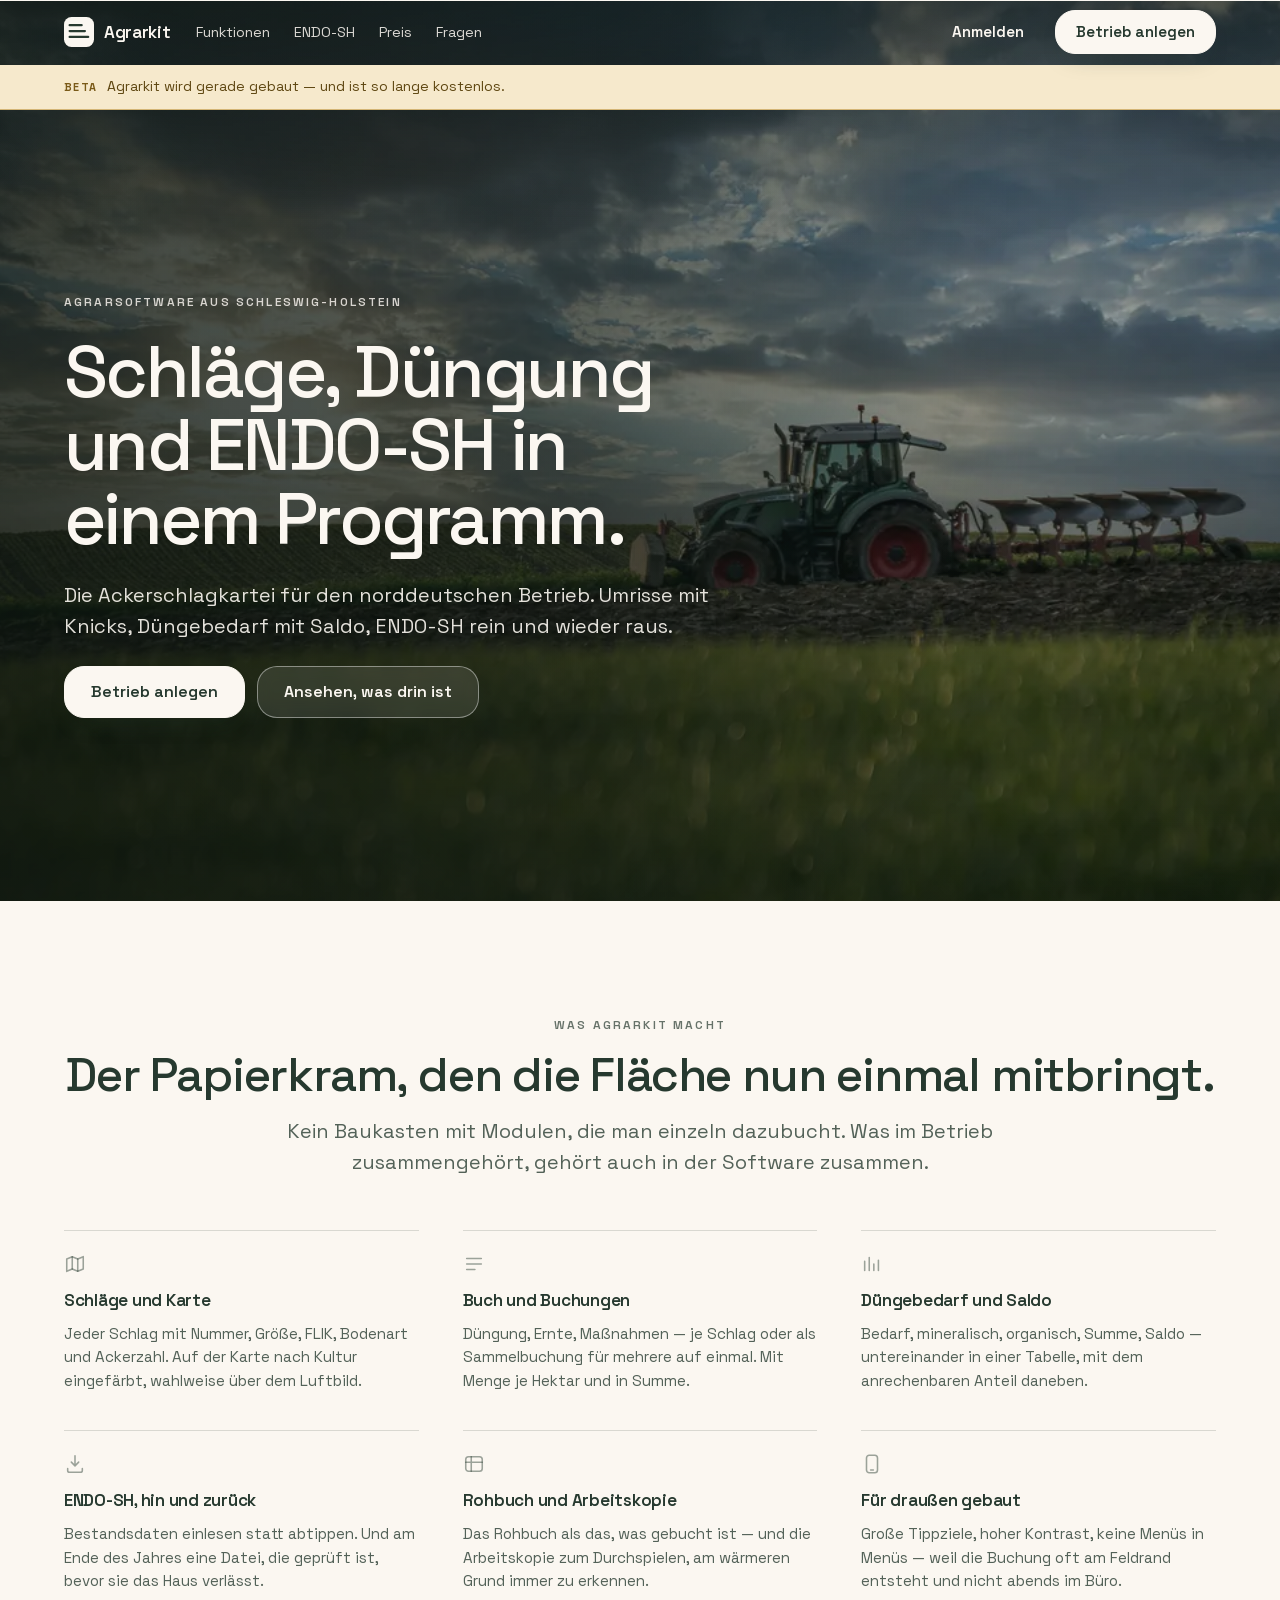
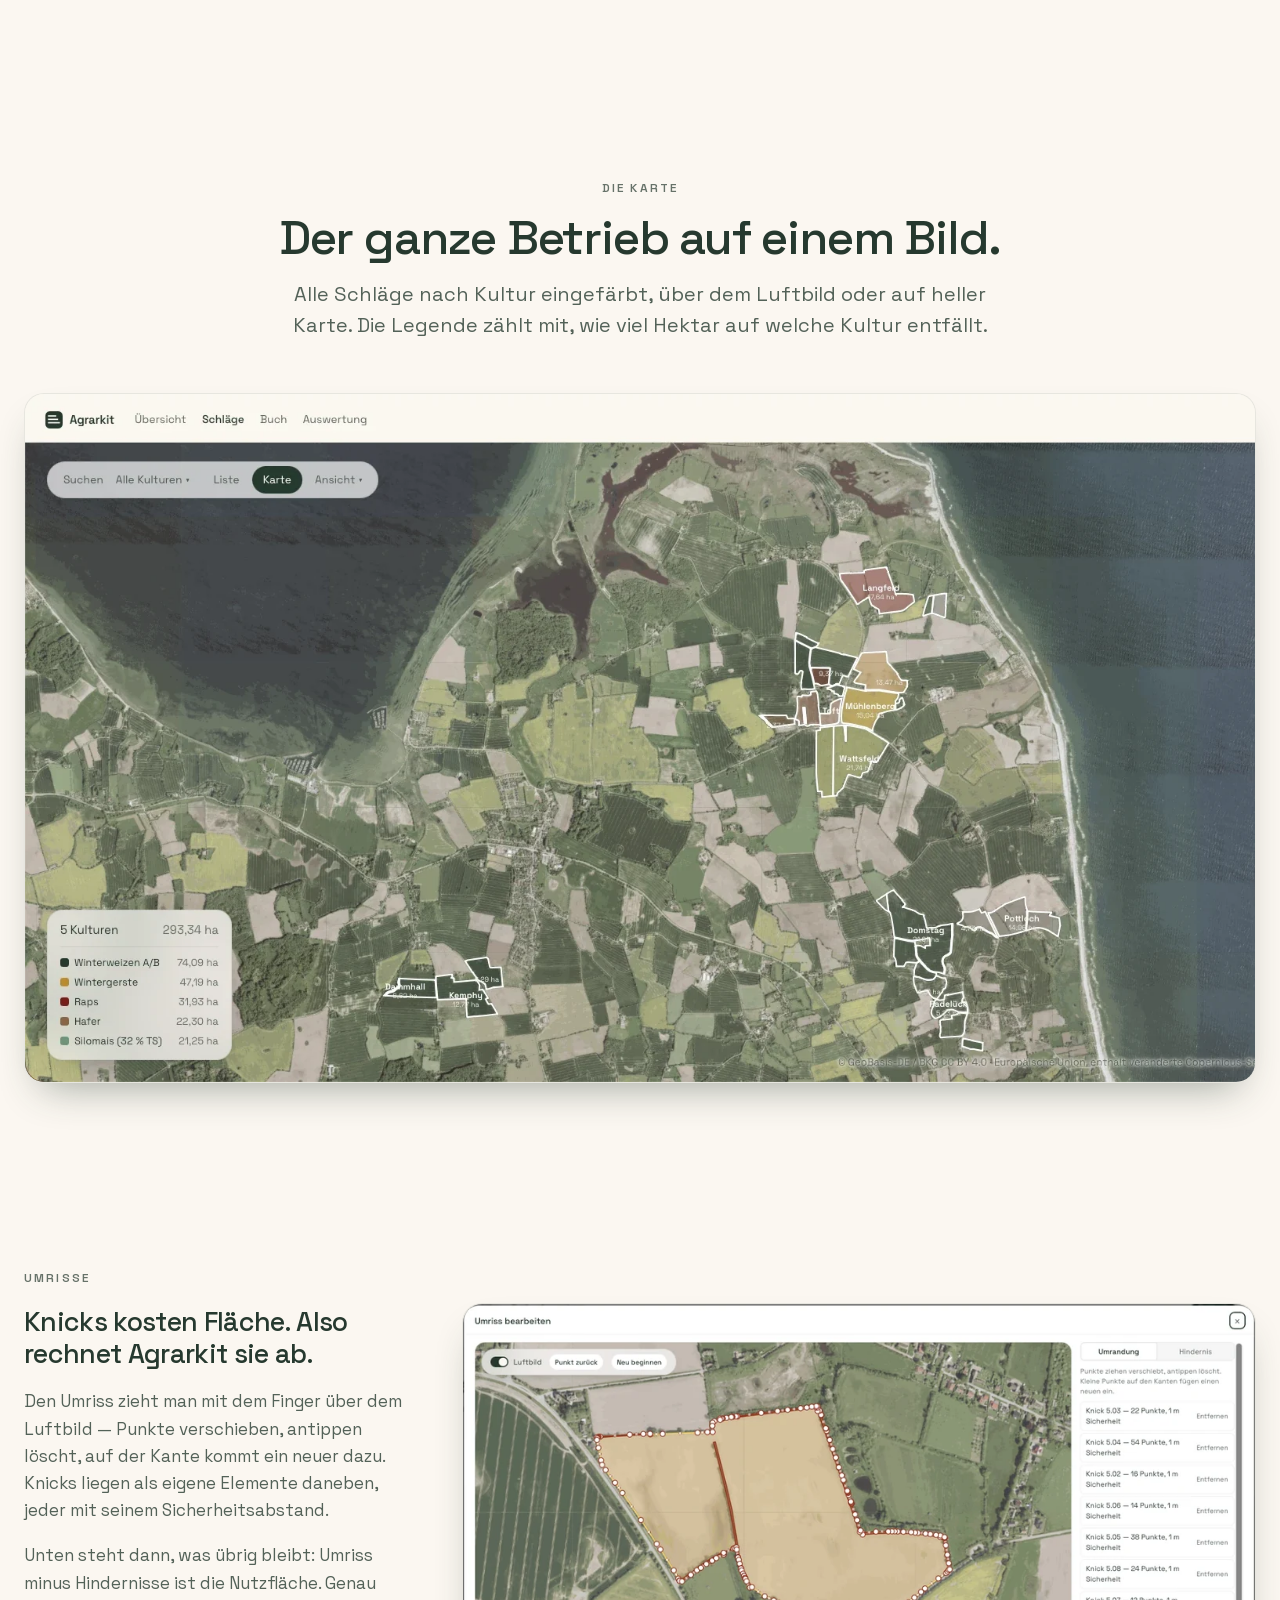
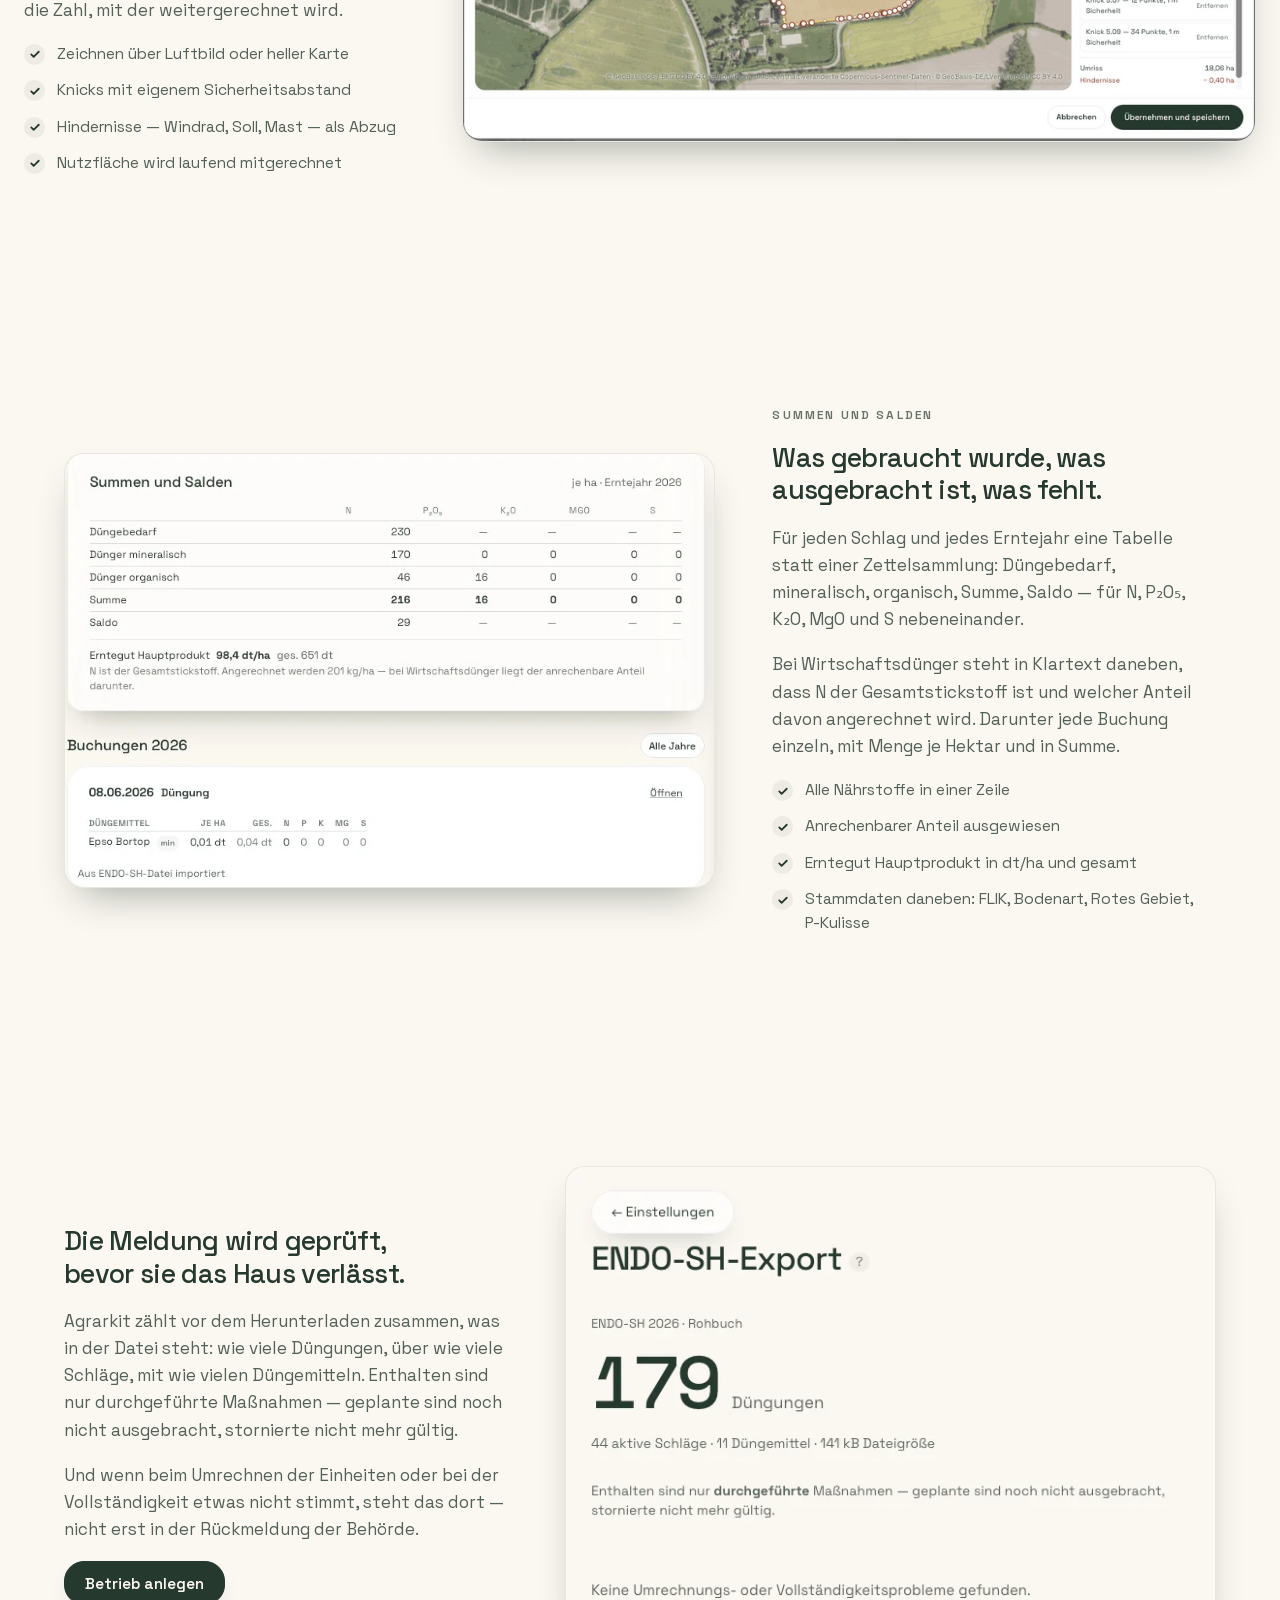
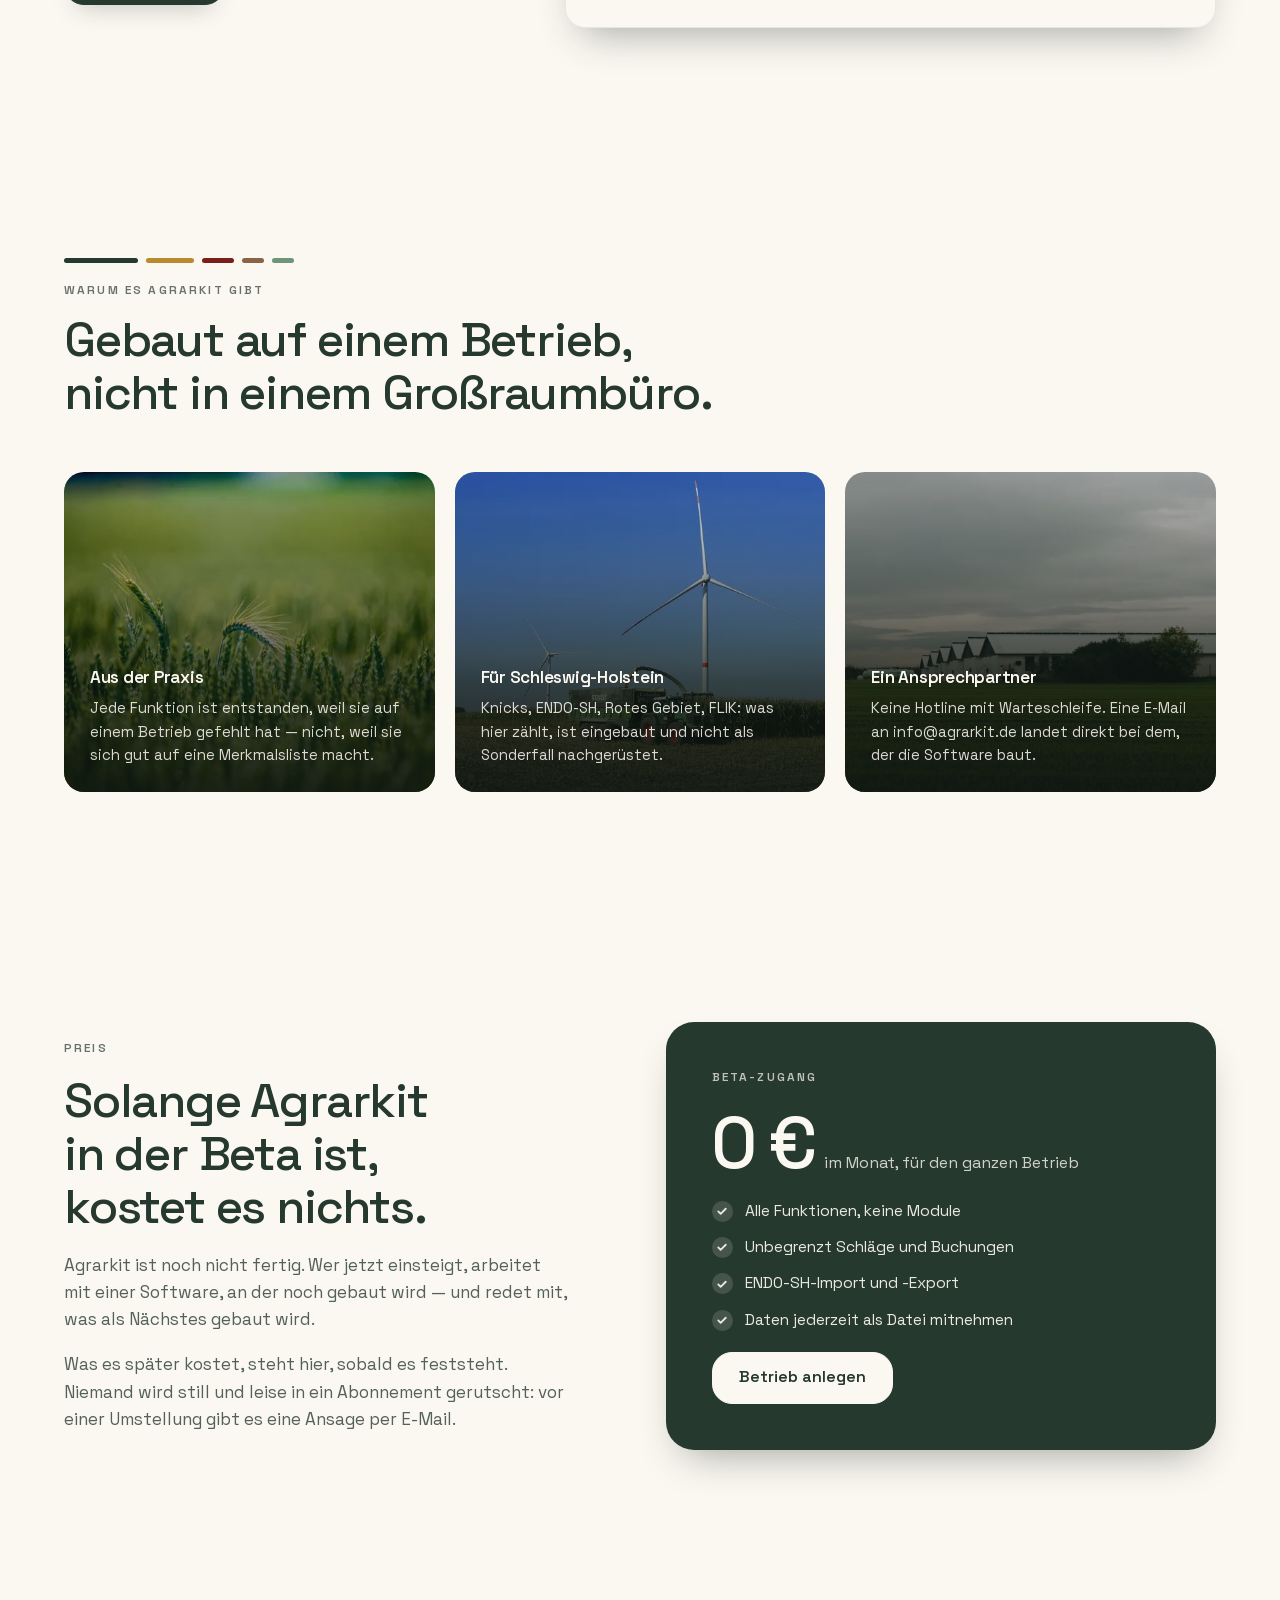
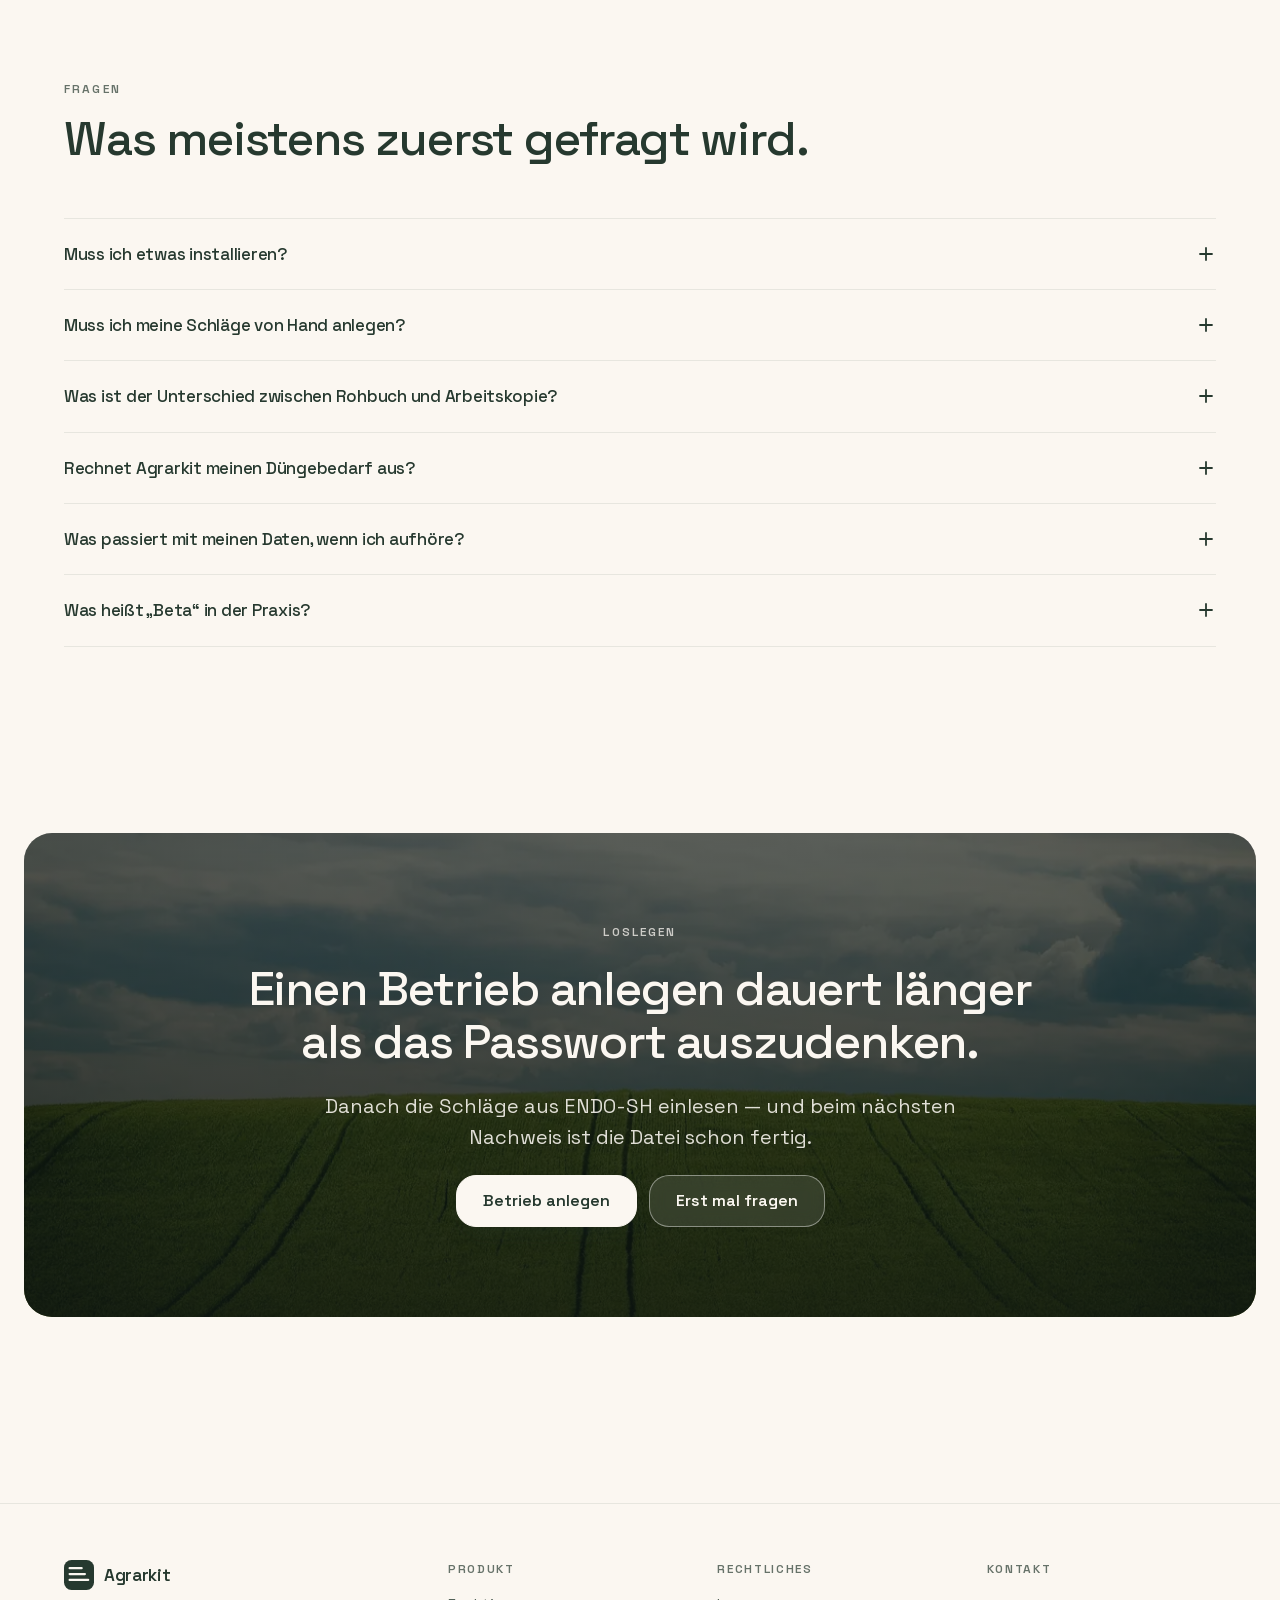
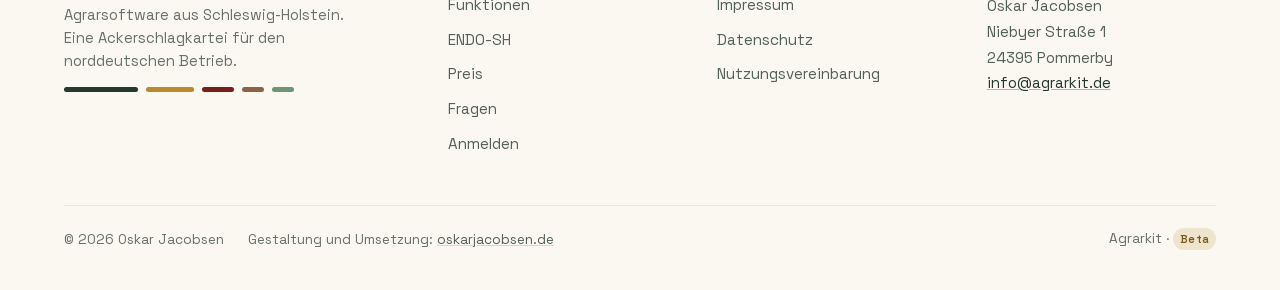
==== commit 9a6c2a3b: "Urheberhinweis auf oskarjacobsen.de Ein Credit-Link in der Fussleiste jeder Seite, dazu ein eigener " ====
--- a/index.html
+++ b/index.html
@@ -39,7 +39,11 @@
   "url": "https://agrarkit.de/",
   "inLanguage": "de",
   "description": "Ackerschlagkartei für den norddeutschen Betrieb: Schläge mit Knicks und Hindernissen, Düngebedarf mit Saldo, ENDO-SH-Import und -Export.",
-  "author": { "@type": "Person", "name": "Oskar Jacobsen" }
+  "author": {
+    "@type": "Person",
+    "name": "Oskar Jacobsen",
+    "url": "https://oskarjacobsen.de"
+  }
 }
 </script>
 </head>
@@ -624,6 +628,7 @@
 
     <div class="fuss-unten">
       <span>© <span class="zahl">2026</span> Oskar Jacobsen</span>
+      <span>Gestaltung und Umsetzung: <a href="https://oskarjacobsen.de" rel="me">oskarjacobsen.de</a></span>
       <span class="trenner">Agrarkit · <span class="marke marke-beta">Beta</span></span>
     </div>
   </div>
--- a/assets/css/agrarkit.css
+++ b/assets/css/agrarkit.css
@@ -817,6 +817,11 @@
   display: flex; flex-wrap: wrap; gap: 8px 24px; align-items: center;
   font-size: .85rem; color: var(--ink-still);
 }
+/* Links in der untersten Zeile sind Beiwerk, kein Angebot — deshalb in der
+   leisen Tinte statt im Gruen der Primaerfarbe, aber unterstrichen, damit sie
+   als Links erkennbar bleiben. --ink-leise haelt 6,0:1. */
+.fuss-unten a { color: var(--ink-leise); text-decoration-color: var(--linie); }
+.fuss-unten a:hover { color: var(--ink); text-decoration-color: currentColor; }
 .fuss-unten .trenner { margin-left: auto; }
 
 /* ---------------------------------------------------------------------------
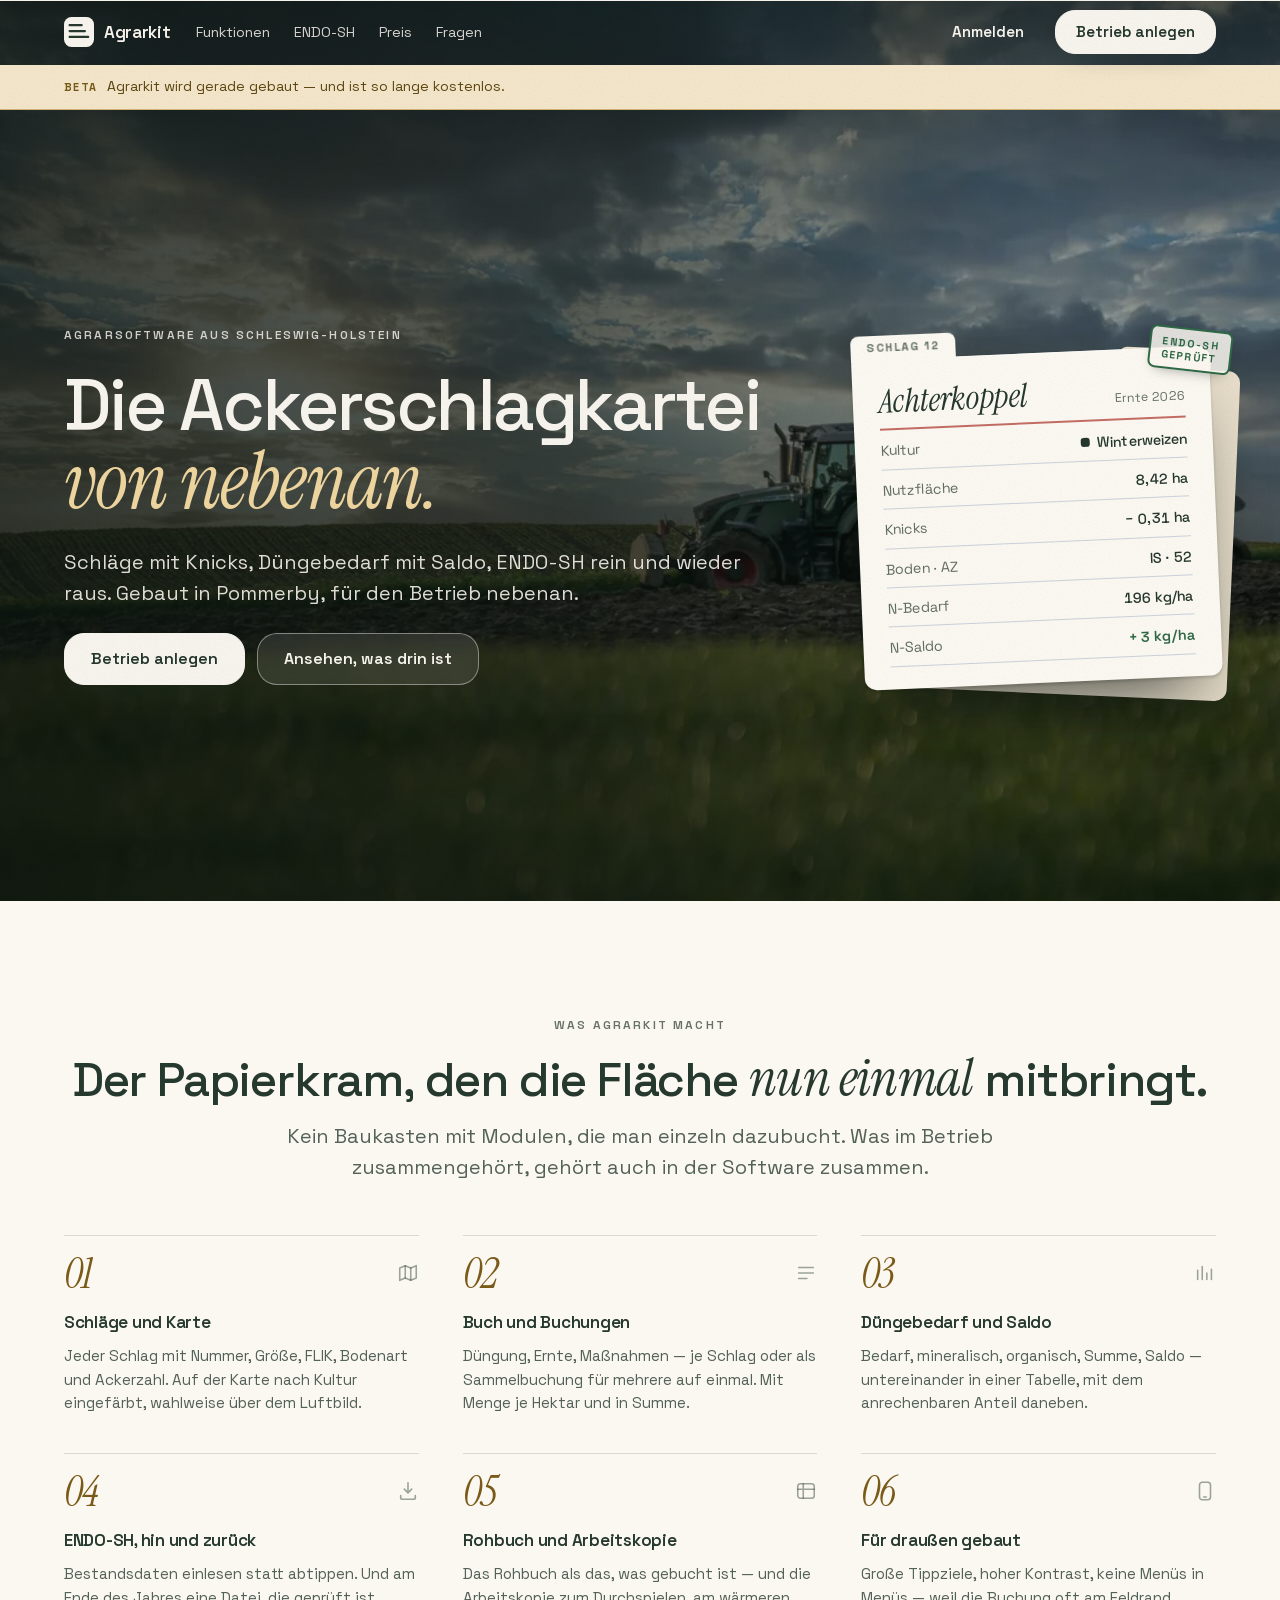
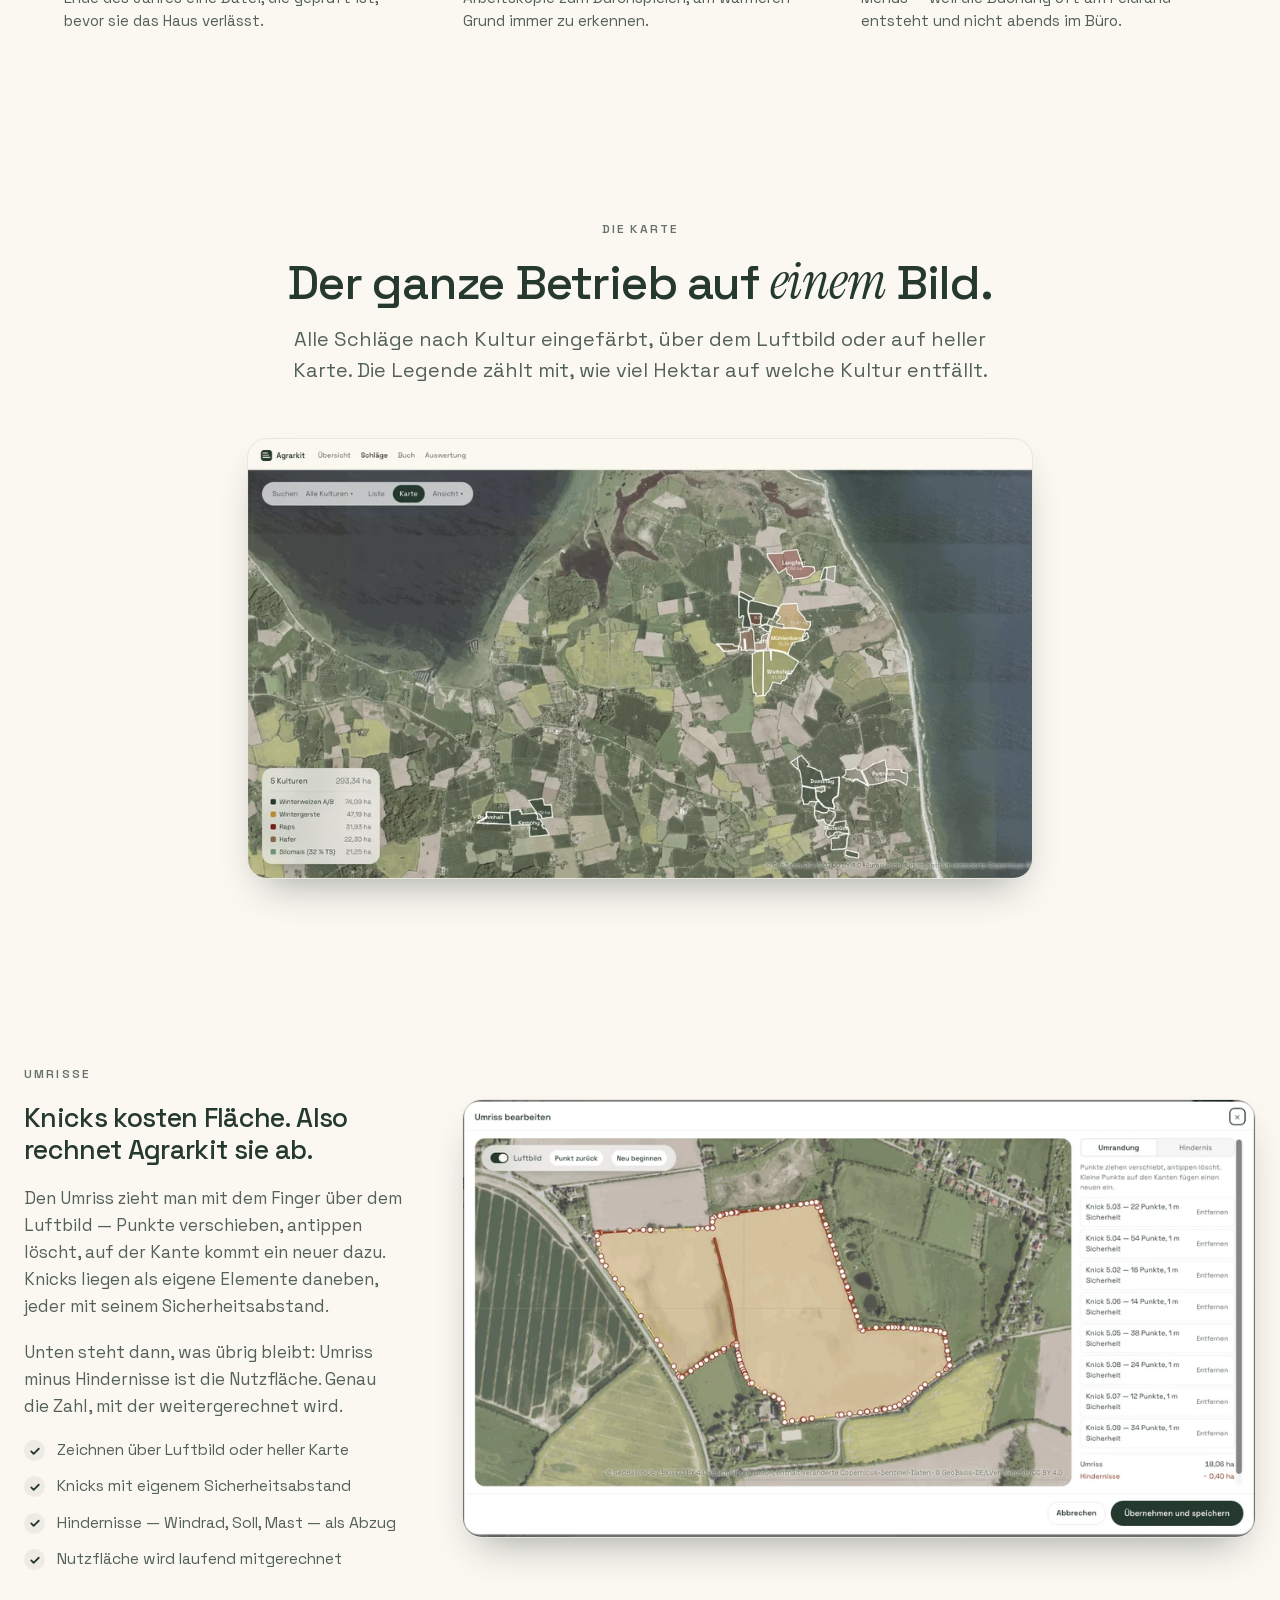
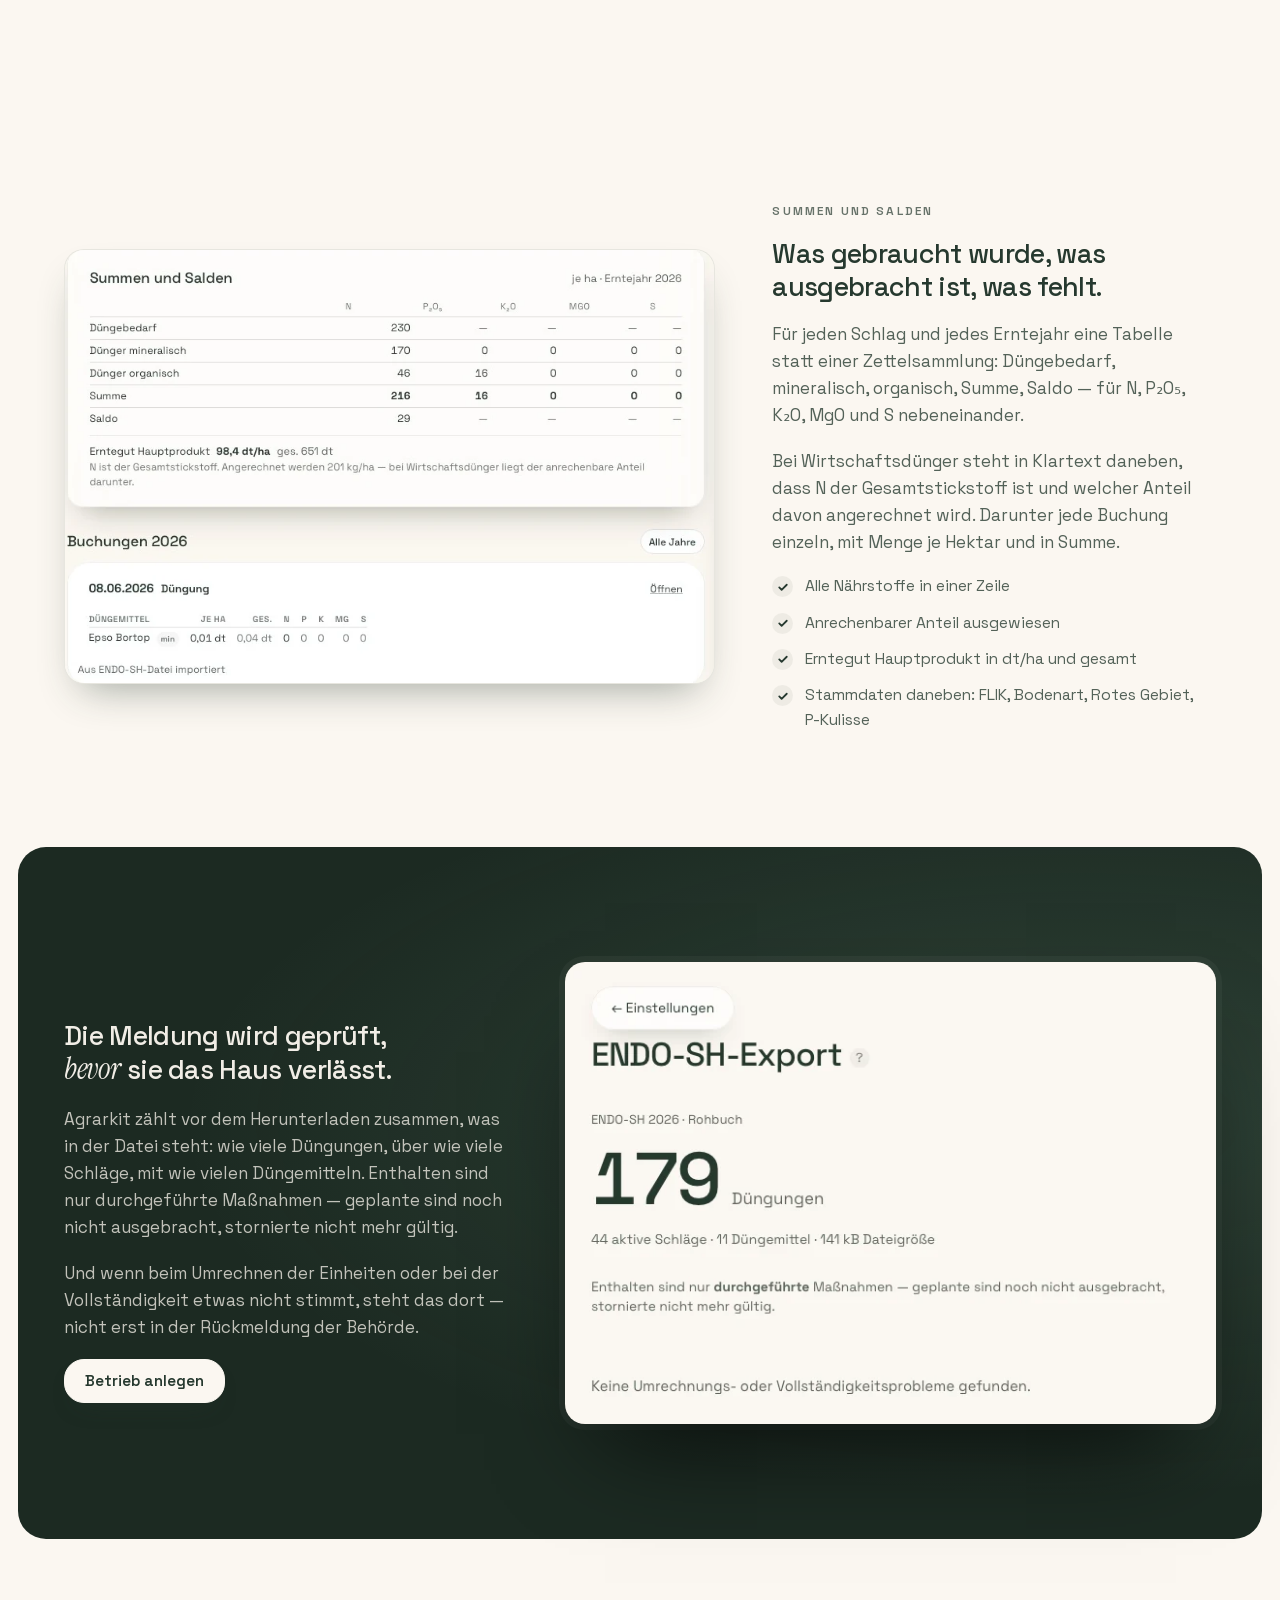
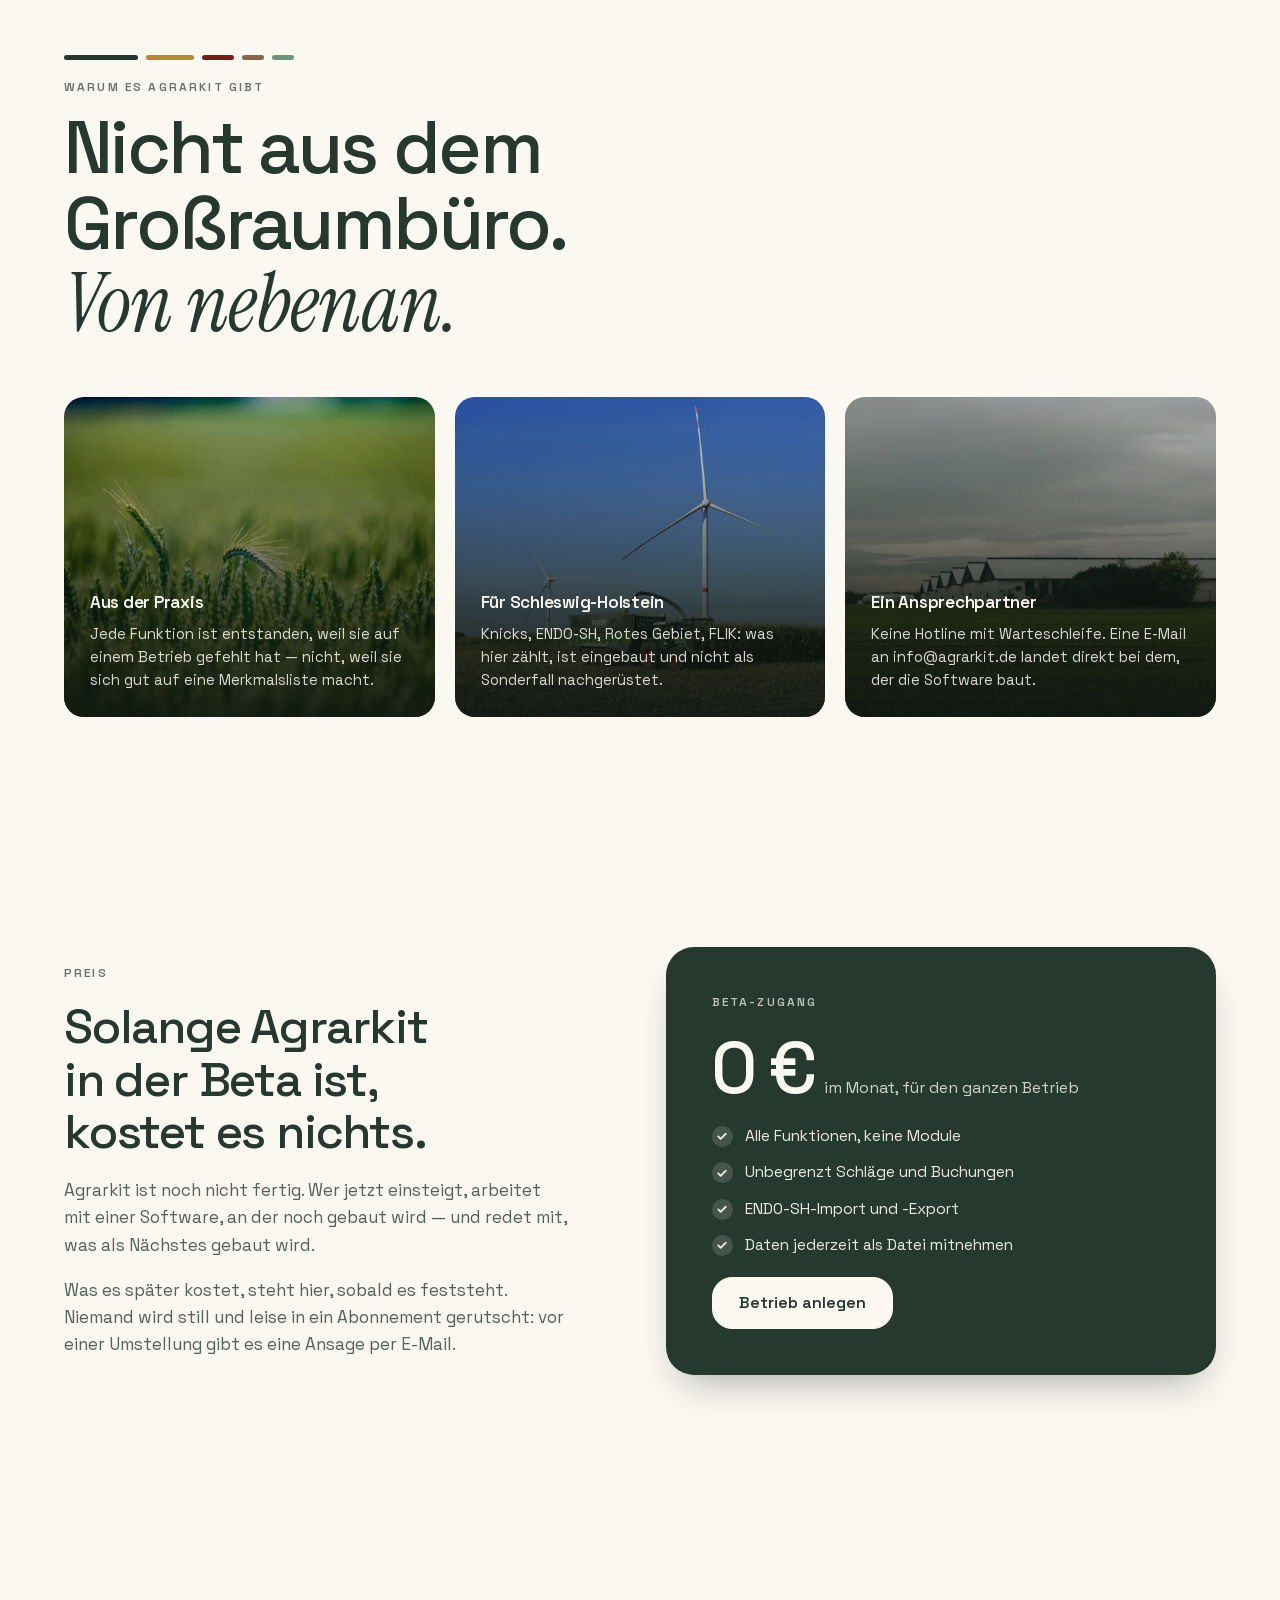
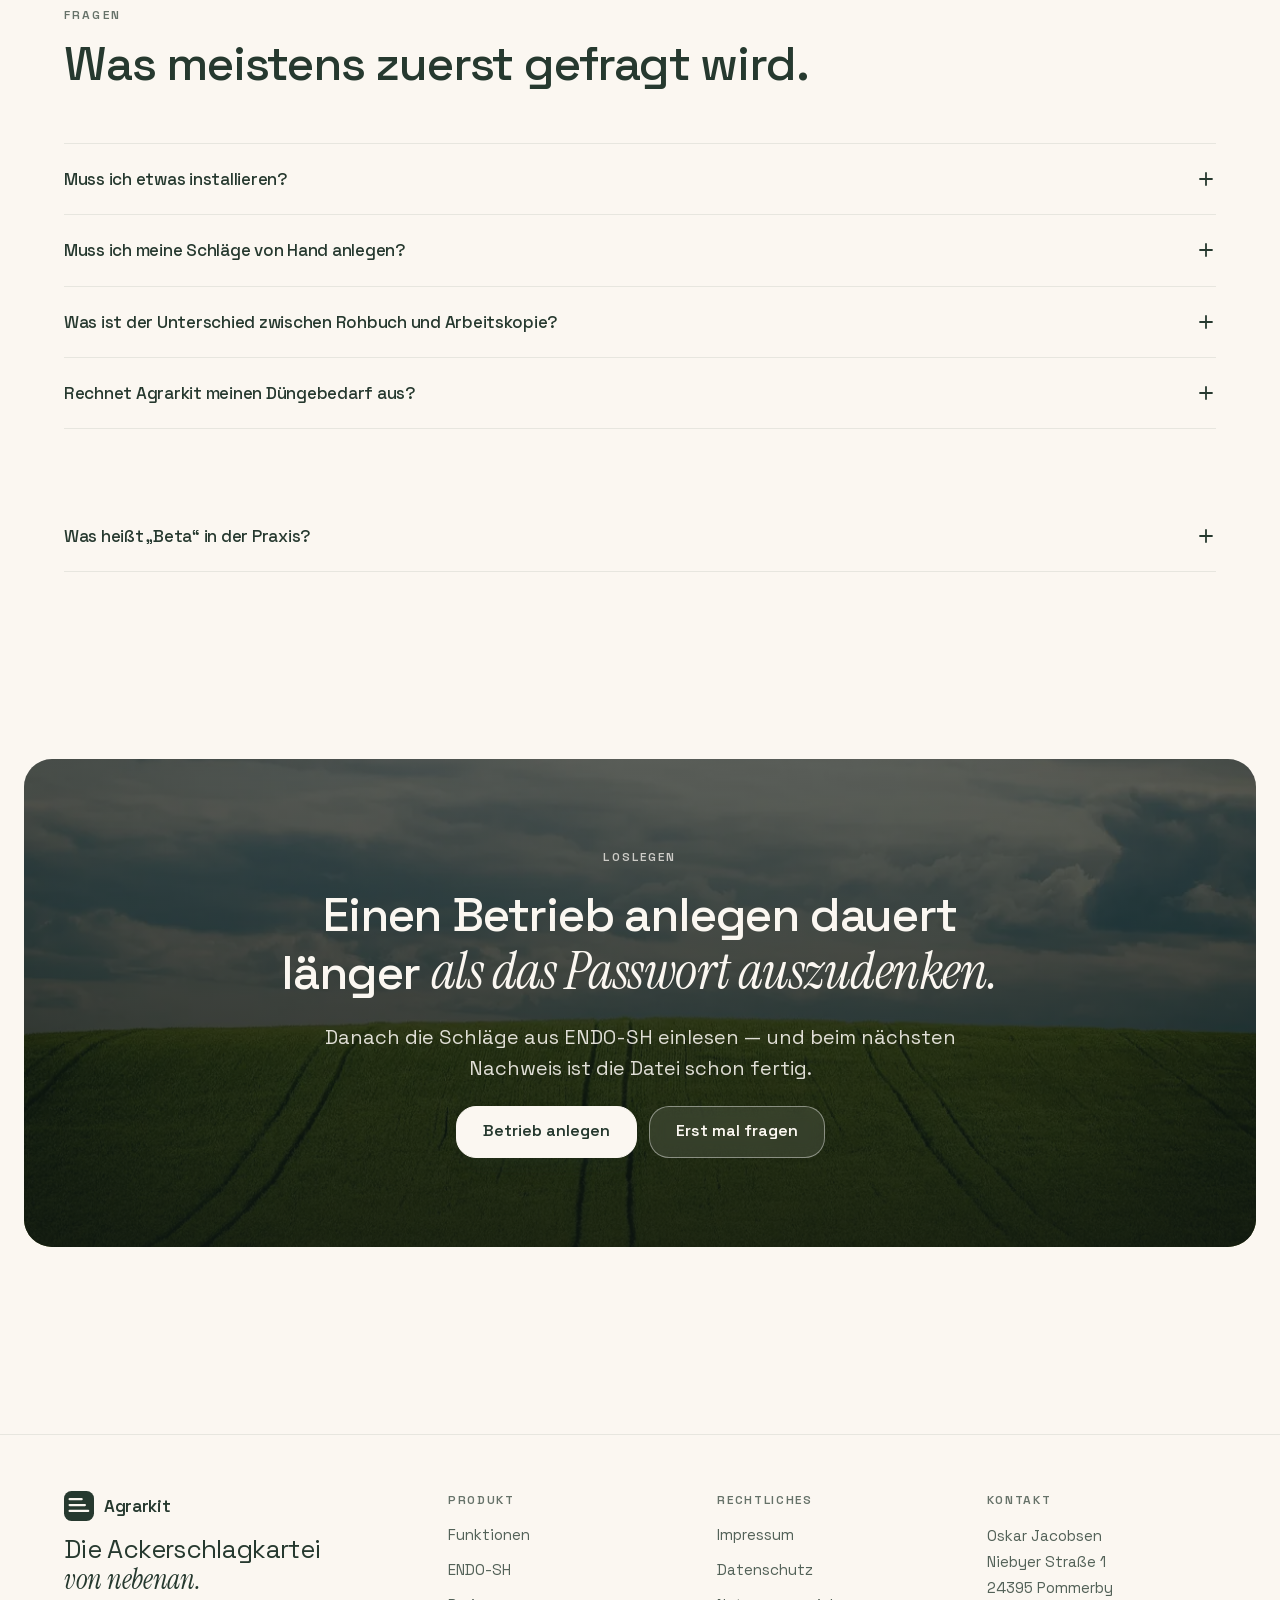
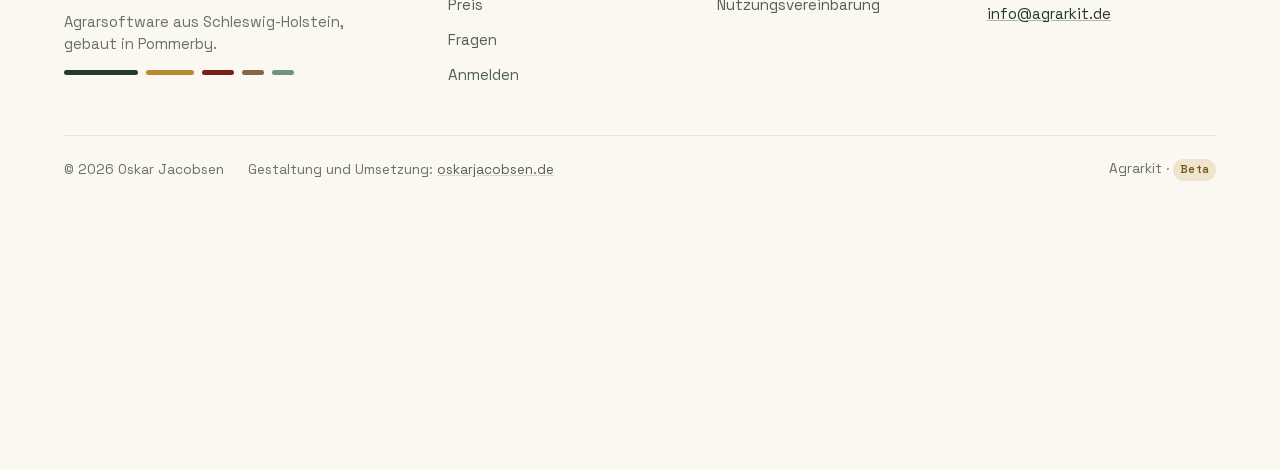
==== commit 1bae3086: "Slogan „Die Ackerschlagkartei von nebenan“, Karteikarte als Leitbild - Slogan als Held-Ueberschrift," ====
--- a/index.html
+++ b/index.html
@@ -3,7 +3,7 @@
 <head>
 <meta charset="utf-8">
 <meta name="viewport" content="width=device-width, initial-scale=1">
-<title>Agrarkit — Ackerschlagkartei aus Schleswig-Holstein</title>
+<title>Agrarkit — Die Ackerschlagkartei von nebenan</title>
 <meta name="description" content="Agrarkit ist eine Ackerschlagkartei für den norddeutschen Betrieb: Schläge mit Knicks und Hindernissen, Düngebedarf mit Saldo, ENDO-SH-Import und -Export. Läuft im Browser, auch auf dem Handy im Schlepper.">
 <link rel="canonical" href="https://agrarkit.de/">
 
@@ -16,7 +16,7 @@
 <meta property="og:type" content="website">
 <meta property="og:locale" content="de_DE">
 <meta property="og:site_name" content="Agrarkit">
-<meta property="og:title" content="Agrarkit — Ackerschlagkartei aus Schleswig-Holstein">
+<meta property="og:title" content="Agrarkit — Die Ackerschlagkartei von nebenan">
 <meta property="og:description" content="Schläge, Düngung und ENDO-SH in einem Programm. Läuft im Browser, auch auf dem Handy im Schlepper.">
 <meta property="og:url" content="https://agrarkit.de/">
 <meta property="og:image" content="https://agrarkit.de/assets/img/og.jpg">
@@ -26,6 +26,7 @@
 
 <link rel="preload" href="assets/fonts/SpaceGrotesk-Regular.woff2" as="font" type="font/woff2" crossorigin>
 <link rel="preload" href="assets/fonts/SpaceGrotesk-Medium.woff2" as="font" type="font/woff2" crossorigin>
+<link rel="preload" href="assets/fonts/InstrumentSerif-Italic.woff2" as="font" type="font/woff2" crossorigin>
 <script>document.documentElement.classList.add("js")</script>
 <link rel="stylesheet" href="assets/css/agrarkit.css">
 
@@ -38,6 +39,7 @@
   "operatingSystem": "Web",
   "url": "https://agrarkit.de/",
   "inLanguage": "de",
+  "slogan": "Die Ackerschlagkartei von nebenan",
   "description": "Ackerschlagkartei für den norddeutschen Betrieb: Schläge mit Knicks und Hindernissen, Düngebedarf mit Saldo, ENDO-SH-Import und -Export.",
   "author": {
     "@type": "Person",
@@ -119,14 +121,37 @@
         <div class="huelle held-huelle">
         <div class="held-inhalt">
           <span class="augenbraue">Agrarsoftware aus Schleswig-Holstein</span>
-          <h1 class="titel-held">Schläge, Düngung und ENDO&#8209;SH in einem Programm.</h1>
+          <h1 class="titel-held">Die Ackerschlag&shy;kartei <em class="serif">von nebenan.</em></h1>
           <p class="fliess-gross">
-            Die Ackerschlagkartei für den norddeutschen Betrieb. Umrisse mit
-            Knicks, Düngebedarf mit Saldo, ENDO&#8209;SH rein und wieder raus.
+            Schläge mit Knicks, Düngebedarf mit Saldo, ENDO&#8209;SH rein und
+            wieder raus. Gebaut in Pommerby, für den Betrieb nebenan.
           </p>
           <div class="knopf-reihe auf-dunkel">
             <a class="knopf knopf-primaer knopf-gross" href="https://app.agrarkit.de/registrieren">Betrieb anlegen</a>
             <a class="knopf knopf-gross" href="#funktionen">Ansehen, was drin ist</a>
+          </div>
+        </div>
+
+        <!-- Karteikarte: das Leitbild der Seite. Die Werte sind ein Beispiel,
+             kein echter Betrieb; fuer Vorlesewerkzeuge deshalb als ein Bild
+             mit einer Beschreibung statt als Tabelle. -->
+        <div class="kartei" role="img" aria-label="Beispiel einer Karteikarte in Agrarkit: Schlag 12, Achterkoppel, Winterweizen, 8,42 Hektar Nutzfläche, Stickstoff-Saldo plus 3 Kilogramm je Hektar, ENDO-SH geprüft">
+          <div class="kartei-blatt kartei-blatt-hinten" aria-hidden="true"></div>
+          <div class="kartei-blatt" aria-hidden="true">
+            <span class="kartei-reiter">Schlag 12</span>
+            <div class="kartei-kopf">
+              <span class="kartei-name">Achterkoppel</span>
+              <span class="kartei-jahr zahl">Ernte 2026</span>
+            </div>
+            <dl class="kartei-zeilen">
+              <div><dt>Kultur</dt><dd><i class="punkt punkt-weizen"></i>Winterweizen</dd></div>
+              <div><dt>Nutzfläche</dt><dd class="zahl">8,42 ha</dd></div>
+              <div><dt>Knicks</dt><dd class="zahl">− 0,31 ha</dd></div>
+              <div><dt>Boden · AZ</dt><dd class="zahl">lS · 52</dd></div>
+              <div><dt>N-Bedarf</dt><dd class="zahl">196 kg/ha</dd></div>
+              <div><dt>N-Saldo</dt><dd class="zahl kartei-saldo">+ 3 kg/ha</dd></div>
+            </dl>
+            <span class="kartei-stempel">ENDO&#8209;SH<br>geprüft</span>
           </div>
         </div>
         </div>
@@ -140,7 +165,7 @@
     <div class="huelle">
       <div class="abschnitt-kopf mitte">
         <span class="augenbraue">Was Agrarkit macht</span>
-        <h2 class="titel-gross">Der Papierkram, den die Fläche nun einmal mitbringt.</h2>
+        <h2 class="titel-gross">Der Papierkram, den die Fläche <em class="serif">nun einmal</em> mitbringt.</h2>
         <p class="fliess-gross">
           Kein Baukasten mit Modulen, die man einzeln dazubucht. Was im Betrieb
           zusammengehört, gehört auch in der Software zusammen.
@@ -149,6 +174,7 @@
 
       <div class="raster raster-3 raster-funktionen">
         <article class="funktion">
+          <span class="funktion-nr zahl" aria-hidden="true">01</span>
           <span class="funktion-zeichen" aria-hidden="true">
             <svg viewBox="0 0 24 24" fill="none" stroke="currentColor" stroke-width="1.7" stroke-linecap="round" stroke-linejoin="round">
               <path d="M3 6.5 9 4l6 2.5L21 4v13.5L15 20l-6-2.5L3 20z"/><path d="M9 4v13.5M15 6.5V20"/>
@@ -162,6 +188,7 @@
         </article>
 
         <article class="funktion">
+          <span class="funktion-nr zahl" aria-hidden="true">02</span>
           <span class="funktion-zeichen" aria-hidden="true">
             <svg viewBox="0 0 24 24" fill="none" stroke="currentColor" stroke-width="1.7" stroke-linecap="round" stroke-linejoin="round">
               <path d="M4 6h16M4 12h16M4 18h9"/>
@@ -175,6 +202,7 @@
         </article>
 
         <article class="funktion">
+          <span class="funktion-nr zahl" aria-hidden="true">03</span>
           <span class="funktion-zeichen" aria-hidden="true">
             <svg viewBox="0 0 24 24" fill="none" stroke="currentColor" stroke-width="1.7" stroke-linecap="round" stroke-linejoin="round">
               <path d="M4 19V9m5 10V5m5 14v-7m5 7V8"/>
@@ -188,6 +216,7 @@
         </article>
 
         <article class="funktion">
+          <span class="funktion-nr zahl" aria-hidden="true">04</span>
           <span class="funktion-zeichen" aria-hidden="true">
             <svg viewBox="0 0 24 24" fill="none" stroke="currentColor" stroke-width="1.7" stroke-linecap="round" stroke-linejoin="round">
               <path d="M12 3v11m0 0 4-4m-4 4-4-4"/><path d="M4 17v2a2 2 0 0 0 2 2h12a2 2 0 0 0 2-2v-2"/>
@@ -201,6 +230,7 @@
         </article>
 
         <article class="funktion">
+          <span class="funktion-nr zahl" aria-hidden="true">05</span>
           <span class="funktion-zeichen" aria-hidden="true">
             <svg viewBox="0 0 24 24" fill="none" stroke="currentColor" stroke-width="1.7" stroke-linecap="round" stroke-linejoin="round">
               <rect x="3" y="4" width="18" height="16" rx="3"/><path d="M3 10h18M9 4v16"/>
@@ -214,6 +244,7 @@
         </article>
 
         <article class="funktion">
+          <span class="funktion-nr zahl" aria-hidden="true">06</span>
           <span class="funktion-zeichen" aria-hidden="true">
             <svg viewBox="0 0 24 24" fill="none" stroke="currentColor" stroke-width="1.7" stroke-linecap="round" stroke-linejoin="round">
               <rect x="6" y="2.5" width="12" height="19" rx="3"/><path d="M10.5 18.5h3"/>
@@ -236,7 +267,7 @@
     <div class="huelle huelle-breit">
       <div class="abschnitt-kopf mitte">
         <span class="augenbraue">Die Karte</span>
-        <h2 class="titel-gross">Der ganze Betrieb auf einem Bild.</h2>
+        <h2 class="titel-gross">Der ganze Betrieb auf <em class="serif">einem</em> Bild.</h2>
         <p class="fliess-gross">
           Alle Schläge nach Kultur eingefärbt, über dem Luftbild oder auf heller
           Karte. Die Legende zählt mit, wie viel Hektar auf welche Kultur entfällt.
@@ -331,12 +362,12 @@
   <!-- ====================================================================
        ENDO-SH
        ==================================================================== -->
-  <section class="abschnitt" id="endo-sh">
+  <section class="abschnitt abschnitt-dunkel" id="endo-sh">
     <div class="huelle">
       <div class="schaufenster schaufenster-zwei">
         <div class="schaufenster-text">
           <span class="augenbraue">ENDO&#8209;SH</span>
-          <h2 class="titel-mittel">Die Meldung wird geprüft, bevor sie das Haus verlässt.</h2>
+          <h2 class="titel-mittel">Die Meldung wird geprüft, <em class="serif">bevor</em> sie das Haus verlässt.</h2>
           <p class="fliess">
             Agrarkit zählt vor dem Herunterladen zusammen, was in der Datei
             steht: wie viele Düngungen, über wie viele Schläge, mit wie vielen
@@ -348,7 +379,7 @@
             etwas nicht stimmt, steht das dort — nicht erst in der Rückmeldung
             der Behörde.
           </p>
-          <div class="knopf-reihe">
+          <div class="knopf-reihe auf-dunkel">
             <a class="knopf knopf-primaer" href="https://app.agrarkit.de/registrieren">Betrieb anlegen</a>
           </div>
         </div>
@@ -371,7 +402,7 @@
       <div class="abschnitt-kopf">
         <div class="kulturstreifen" aria-hidden="true"><span></span><span></span><span></span><span></span><span></span></div>
         <span class="augenbraue">Warum es Agrarkit gibt</span>
-        <h2 class="titel-gross">Gebaut auf einem Betrieb, nicht in einem Großraumbüro.</h2>
+        <h2 class="titel-gross titel-aussage">Nicht aus dem Großraumbüro. <em class="serif">Von nebenan.</em></h2>
       </div>
 
       <div class="raster raster-3">
@@ -563,7 +594,7 @@
              width="1200" height="800" loading="lazy"
              alt="Grünes Getreidefeld unter einem Wolkenhimmel">
         <span class="augenbraue">Loslegen</span>
-        <h2 class="titel-gross">Einen Betrieb anlegen dauert länger als das Passwort auszudenken.</h2>
+        <h2 class="titel-gross">Einen Betrieb anlegen dauert länger <em class="serif">als das Passwort auszudenken.</em></h2>
         <p class="fliess-gross">
           Danach die Schläge aus ENDO&#8209;SH einlesen — und beim nächsten
           Nachweis ist die Datei schon fertig.
@@ -591,7 +622,8 @@
           </svg>
           Agrarkit
         </a>
-        <p>Agrarsoftware aus Schleswig-Holstein. Eine Ackerschlagkartei für den norddeutschen Betrieb.</p>
+        <p class="fuss-slogan">Die Ackerschlagkartei <em class="serif">von nebenan.</em></p>
+        <p>Agrarsoftware aus Schleswig-Holstein, gebaut in Pommerby.</p>
         <div class="kulturstreifen" aria-hidden="true"><span></span><span></span><span></span><span></span><span></span></div>
       </div>
 
--- a/assets/css/agrarkit.css
+++ b/assets/css/agrarkit.css
@@ -36,6 +36,26 @@
   font-family: "Space Grotesk";
   src: url("../fonts/SpaceGrotesk-Bold.woff2") format("woff2");
   font-weight: 700; font-style: normal; font-display: swap;
+}
+
+/* Instrument Serif, kursiv: die zweite Stimme der Seite.
+   ---------------------------------------------------------------------------
+   Space Grotesk bleibt die Stimme der Anwendung — sachlich, tabellentauglich.
+   Die Website braucht dazu einen Ton, den eine Tabelle nicht hat: die
+   Handschrift auf der Karteikarte. Eine Kursive, sparsam gesetzt, immer nur
+   fuer den Teil eines Satzes, der betont gelesen werden soll. Nie fuer ganze
+   Ueberschriften, nie fuer Fliesstext, nie fuer Zahlen in Tabellen.
+   Selbst gehostet wie Space Grotesk (SIL Open Font License), damit die
+   Datenschutzerklaerung stimmt: keine Verbindung zu Google Fonts. */
+@font-face {
+  font-family: "Instrument Serif";
+  src: url("../fonts/InstrumentSerif-Italic.woff2") format("woff2");
+  font-weight: 400; font-style: italic; font-display: swap;
+}
+@font-face {
+  font-family: "Instrument Serif";
+  src: url("../fonts/InstrumentSerif-Regular.woff2") format("woff2");
+  font-weight: 400; font-style: normal; font-display: swap;
 }
 
 /* ---------------------------------------------------------------------------
@@ -196,6 +216,17 @@
   overflow-x: hidden;
 }
 
+/* Papierkorn: ein Hauch Rauschen ueber der ganzen Seite, damit der Grund
+   nach Karteikarte aussieht und nicht nach Bildschirm. Liegt ueber allem,
+   faengt aber keine Klicks. Nur Deckkraft, kein Mischmodus — der kostet
+   auf alten Handys beim Rollen spuerbar. */
+body::after {
+  content: ""; position: fixed; inset: 0; z-index: 90; pointer-events: none;
+  opacity: .045;
+  background-image: url("data:image/svg+xml,%3Csvg xmlns='http://www.w3.org/2000/svg' width='160' height='160'%3E%3Cfilter id='k'%3E%3CfeTurbulence type='fractalNoise' baseFrequency='.85' numOctaves='3' stitchTiles='stitch'/%3E%3CfeColorMatrix values='0 0 0 0 0 0 0 0 0 0 0 0 0 0 0 0 0 0 1 0'/%3E%3C/filter%3E%3Crect width='100%25' height='100%25' filter='url(%23k)'/%3E%3C/svg%3E");
+}
+@media (prefers-color-scheme: dark) { body::after { opacity: .06; } }
+
 /* Ziffern in Zahlenreihen muessen untereinander stehen — wie in der Anwendung. */
 .zahl, .kennzahl-wert, .held-zahl strong, .preis-zahl { font-variant-numeric: tabular-nums; }
 
@@ -240,6 +271,13 @@
 .titel-held  { font-size: clamp(2.25rem, 6.2vw, 4.5rem); line-height: 1.02; letter-spacing: -.035em; }
 .titel-gross { font-size: clamp(1.95rem, 3.9vw, 3rem);   line-height: 1.1; }
 .titel-mittel{ font-size: clamp(1.35rem, 2.1vw, 1.75rem); line-height: 1.2; }
+/* Die Kursive steht optisch kleiner und leichter als die Grotesk daneben;
+   1,1 em gleicht die Mittellaenge an, damit die Zeile nicht einknickt. */
+.serif {
+  font-family: "Instrument Serif", "Iowan Old Style", Georgia, serif;
+  font-style: italic; font-weight: 400;
+  font-size: 1.1em; letter-spacing: -.01em;
+}
 .titel-klein { font-size: 1.0625rem; line-height: 1.35; letter-spacing: -.015em; font-weight: 600; }
 
 p { margin: 0; text-wrap: pretty; }
@@ -365,8 +403,10 @@
 .knopf-reihe { display: flex; flex-wrap: wrap; gap: 12px; align-items: center; }
 
 /* Auf dunklem Grund (Held ueber Foto, CTA-Band) kehrt sich das Paar um. */
+/* Feste Papierfarbe, nicht var(--grund): im Dunkelmodus ist --grund selbst
+   dunkel, und der Hauptknopf verschwand auf Foto und dunklem Block. */
 .auf-dunkel .knopf-primaer {
-  background: var(--grund); border-color: var(--grund); color: #26392F;
+  background: #FBF7F1; border-color: #FBF7F1; color: #26392F;
 }
 .auf-dunkel .knopf-primaer:hover { background: #fff; border-color: #fff; }
 .auf-dunkel .knopf:not(.knopf-primaer) {
@@ -532,15 +572,120 @@
       linear-gradient(to top, rgba(14,22,17,.80) 0%, rgba(14,22,17,.70) 55%, rgba(14,22,17,.66) 100%);
   }
 }
-/* Der Text bleibt in der Huelle, das Bild nicht. */
-.held-huelle { width: 100%; }
+/* Der Text bleibt in der Huelle, das Bild nicht. Rechts daneben die
+   Karteikarte — unter 1000 px entfaellt sie, dort gehoert der Platz dem
+   Text. */
+.held-huelle {
+  width: 100%;
+  display: grid; align-items: center;
+  grid-template-columns: minmax(0, 1fr) auto;
+  gap: clamp(40px, 5vw, 80px);
+}
 .held-inhalt {
   display: flex; flex-direction: column; gap: 24px; align-items: flex-start;
   max-width: 780px; color: #FBF7F1;
 }
 .held-inhalt .augenbraue { color: rgba(251,247,241,.82); }
+/* Die Betonung im Held in hellem Gerstenton — die einzige Stelle, an der
+   die Kursive Farbe traegt. Auf dem Schleier 9:1. */
+.held-inhalt .serif { color: #F2D9A2; }
 .held-inhalt .fliess-gross { color: rgba(251,247,241,.90); max-width: 54ch; }
 .held-fuss { font-size: .85rem; color: rgba(251,247,241,.72); }
+
+/* ---------------------------------------------------------------------------
+   Karteikarte — das Leitbild der Seite
+   ---------------------------------------------------------------------------
+   Agrarkit ist eine Ackerschlagkartei; also liegt im Held eine Karte, wie
+   sie frueher im Kasten auf dem Buero-Schrank stand: Papier mit blauen
+   Linien, eine rote Kopflinie, ein Reiter mit der Schlagnummer. Nur dass
+   die Zahlen darauf gerechnet sind.
+
+   Die Karte bleibt in beiden Farbmodi Papier — sie ist ein Gegenstand, der
+   auf dem Foto liegt, keine Flaeche der Seite.
+   --------------------------------------------------------------------------- */
+
+.kartei {
+  --papier: #FFFCF5;
+  --papier-hinten: #EDE3CF;
+  --kartei-linie: rgba(66,103,153,.26);
+  --kartei-rot: rgba(176,58,46,.72);
+  --kartei-stempel: #2F6B47;
+  position: relative;
+  width: clamp(300px, 28vw, 370px);
+  margin-top: 24px;           /* Luft fuer den Reiter */
+  transform: rotate(-2.5deg);
+  color: #26392F;
+}
+.kartei-blatt {
+  position: relative;
+  background: var(--papier);
+  border-radius: 4px 12px 12px 12px;
+  padding: 26px 26px 22px;
+  box-shadow:
+    0 1px 0 rgba(255,255,255,.7) inset,
+    0 2px 3px rgba(14,22,17,.18),
+    0 38px 70px -28px rgba(14,22,17,.75);
+}
+/* Die zweite Karte dahinter: gibt dem Ganzen den Kasten, aus dem sie kommt. */
+.kartei-blatt-hinten {
+  position: absolute; inset: 0;
+  background: var(--papier-hinten);
+  transform: rotate(5deg) translate(18px, 10px);
+  box-shadow: 0 30px 60px -30px rgba(14,22,17,.7);
+}
+.kartei-blatt-hinten::before {
+  content: ""; position: absolute; top: -20px; right: 30px;
+  width: 92px; height: 22px;
+  background: inherit; border-radius: 8px 8px 0 0;
+}
+.kartei-reiter {
+  position: absolute; top: -24px; left: 0;
+  height: 26px; padding: 0 16px;
+  display: inline-flex; align-items: center;
+  background: var(--papier); border-radius: 8px 8px 0 0;
+  font-size: .7rem; font-weight: 700; letter-spacing: .14em; text-transform: uppercase;
+  color: rgba(38,57,47,.72);
+}
+.kartei-kopf {
+  display: flex; align-items: baseline; justify-content: space-between; gap: 12px;
+  padding-bottom: 10px;
+  border-bottom: 2px solid var(--kartei-rot);
+}
+.kartei-name {
+  font-family: "Instrument Serif", Georgia, serif; font-style: italic;
+  font-size: 2.05rem; line-height: 1; letter-spacing: -.01em;
+}
+.kartei-jahr { font-size: .78rem; color: rgba(38,57,47,.7); white-space: nowrap; }
+.kartei-zeilen { margin: 0; }
+.kartei-zeilen > div {
+  display: flex; justify-content: space-between; align-items: baseline; gap: 16px;
+  padding: 9px 0 7px;
+  border-bottom: 1px solid var(--kartei-linie);
+  font-size: .9rem;
+}
+.kartei-zeilen dt { color: rgba(38,57,47,.72); }
+.kartei-zeilen dd { margin: 0; font-weight: 500; display: inline-flex; align-items: center; gap: 7px; }
+.kartei-saldo { color: var(--kartei-stempel); font-weight: 600 !important; }
+.punkt { width: 9px; height: 9px; border-radius: 3px; display: inline-block; }
+.punkt-weizen { background: #26392F; }
+
+/* Der Stempel ragt ueber die Ecke — wie echt gestempelt, nie ganz gerade. */
+.kartei-stempel {
+  position: absolute; top: -18px; right: -22px;
+  padding: 7px 11px 6px;
+  border: 2px solid var(--kartei-stempel); border-radius: 7px;
+  color: var(--kartei-stempel);
+  background: rgba(255,252,245,.86);
+  font-size: .66rem; font-weight: 700; letter-spacing: .12em; line-height: 1.25;
+  text-transform: uppercase; text-align: center;
+  transform: rotate(9deg);
+  box-shadow: 0 6px 14px -8px rgba(14,22,17,.5);
+}
+
+@media (max-width: 1000px) {
+  .held-huelle { grid-template-columns: minmax(0, 1fr); }
+  .kartei { display: none; }
+}
 
 /* ---------------------------------------------------------------------------
    Karten
@@ -572,15 +717,25 @@
 .raster-funktionen { gap: 38px 44px; }
 
 .funktion {
+  position: relative;
   display: flex; flex-direction: column; gap: 10px;
   padding-top: 20px;
   border-top: 1px solid var(--linie);
+  transition: border-color 240ms var(--kurve-weich);
+}
+.funktion:hover { border-top-color: var(--ink); }
+/* Nummer wie auf einem Karteireiter; das Zeichen rueckt nach rechts. */
+.funktion-nr {
+  font-family: "Instrument Serif", Georgia, serif; font-style: italic;
+  font-size: 2.6rem; line-height: .9; letter-spacing: -.02em;
+  color: var(--beta);
+  margin-bottom: 8px;
 }
 .funktion-zeichen {
-  width: 26px; height: 26px; flex: none;
-  display: flex; align-items: center; justify-content: flex-start;
+  position: absolute; top: 24px; right: 0;
+  width: 26px; height: 26px;
+  display: flex; align-items: center; justify-content: flex-end;
   color: var(--ink-nichttext);
-  margin-bottom: 2px;
 }
 .funktion-zeichen svg { width: 22px; height: 22px; }
 .funktion h3 { margin-top: 0; }
@@ -850,6 +1005,61 @@
 .offen strong { color: var(--rot); }
 
 /* ---------------------------------------------------------------------------
+   Dunkler Abschnitt — ein Bruch im Rhythmus
+   ---------------------------------------------------------------------------
+   Eine Seite, die nur aus Papier besteht, liest sich wie ein Formular. Ein
+   einziger dunkler Block in der Mitte gibt ihr einen Takt, und das
+   Bildschirmfoto leuchtet darauf wie ein Fenster am Abend. Die Tokens werden
+   lokal umgestellt, damit alles darin — Augenbraue, Fliesstext, Knoepfe —
+   ohne eigene Regeln stimmt.
+   --------------------------------------------------------------------------- */
+
+.abschnitt-dunkel {
+  --ink:           #F1EDE6;
+  --ink-leise:     rgba(241,237,230,.78);
+  --ink-still:     rgba(241,237,230,.64);
+  --ink-nichttext: rgba(241,237,230,.45);
+  --linie:         rgba(251,247,241,.16);
+  --linie-zart:    rgba(251,247,241,.10);
+  --gruen:         #8FBFA2;
+  --gruen-zart:    rgba(143,191,162,.14);
+  background:
+    radial-gradient(120% 90% at 85% 40%, rgba(143,191,162,.16), transparent 60%),
+    #1C2A22;
+  color: var(--ink);
+  margin-inline: clamp(8px, 1.4vw, 20px);
+  border-radius: var(--r-l);
+}
+@media (prefers-color-scheme: dark) {
+  .abschnitt-dunkel {
+    background:
+      radial-gradient(120% 90% at 85% 40%, rgba(143,191,162,.10), transparent 60%),
+      #101612;
+    box-shadow: 0 0 0 1px var(--linie-zart) inset;
+  }
+}
+.abschnitt-dunkel .haken li::before {
+  --haken-bild: url("data:image/svg+xml,%3Csvg xmlns='http://www.w3.org/2000/svg' viewBox='0 0 16 16' fill='none' stroke='%238FBFA2' stroke-width='2.4' stroke-linecap='round' stroke-linejoin='round'%3E%3Cpath d='M3 8.5 6.2 11.8 13 5'/%3E%3C/svg%3E");
+}
+.abschnitt-dunkel .schirm {
+  border-color: rgba(251,247,241,.14);
+  box-shadow: 0 50px 100px -40px rgba(0,0,0,.8), 0 0 0 6px rgba(251,247,241,.04);
+}
+
+/* Aussage: eine Ueberschrift, die fuer sich steht. */
+.titel-aussage {
+  font-size: clamp(2.4rem, 5.8vw, 4.75rem);
+  line-height: 1.02; letter-spacing: -.035em;
+  max-width: 15ch;
+}
+
+/* Slogan in der Fusszeile. */
+.fuss-marke p.fuss-slogan {
+  font-size: 1.6rem; line-height: 1.15; letter-spacing: -.025em;
+  color: var(--ink); max-width: 16ch;
+}
+
+/* ---------------------------------------------------------------------------
    Schmale Bildschirme
    --------------------------------------------------------------------------- */
 
@@ -900,10 +1110,11 @@
   /* Diese Liste liest bewegung.js zur Laufzeit aus — sie steht deshalb hier
      und nicht im Skript. Die Regel darunter muss dieselbe Liste tragen;
      beide zusammen aendern. */
-  --blende-ziele: .held-inhalt > *, .abschnitt-kopf > *, .raster > *, .schaufenster-text > *, .schirm, .preis-panel, .band > :not(img), .frage, .fuss-raster > *;
+  --blende-ziele: .held-inhalt > *, .kartei, .abschnitt-kopf > *, .raster > *, .schaufenster-text > *, .schirm, .preis-panel, .band > :not(img), .frage, .fuss-raster > *;
 }
 
 .js .held-inhalt > *,
+.js .kartei,
 .js .abschnitt-kopf > *,
 .js .raster > *,
 .js .schaufenster-text > *,
@@ -929,6 +1140,12 @@
 
 /* Der Held liegt beim Laden schon im Bild und soll nicht warten. */
 .js .held-inhalt > * { transform: translate3d(0, 14px, 0); }
+/* Die Karteikarte wird hingelegt: kommt von unten und dreht sich dabei in
+   ihre Schraeglage. Ihr Ruhezustand ist gedreht — deshalb ein eigenes
+   Endziel statt des allgemeinen `transform: none`. */
+.js .kartei { transform: translate3d(0, 40px, 0) rotate(2deg); }
+.js .kartei.ist-da { transform: rotate(-2.5deg) !important; }
+.kartei.ist-blende { transition-duration: 1100ms; }
 
 /* Parallaxe: das Bild laeuft langsamer als die Seite. Der Massstab gibt den
    Vorrat, aus dem die Verschiebung genommen wird — ohne ihn zeigte sich am
@@ -1007,7 +1224,7 @@
    Steht bewusst am Ende, damit es alles darueber ueberschreibt. */
 @media (prefers-reduced-motion: reduce) {
   .js .held-inhalt > *,
-    .js .abschnitt-kopf > *,
+  .js .abschnitt-kopf > *,
   .js .raster > *,
   .js .schaufenster-text > *,
   .js .schirm,
@@ -1017,6 +1234,7 @@
   .js .fuss-raster > * {
     opacity: 1; transform: none;
   }
+  .js .kartei { opacity: 1; transform: rotate(-2.5deg); }
   .js .held-bild > img { transform: none; will-change: auto; }
   .frage[open] > .frage-text { animation: none; }
 }
@@ -1031,5 +1249,6 @@
   .js * { opacity: 1 !important; transform: none !important; animation: none !important; }
   .kopf, .band, .zum-inhalt { display: none; }
   body { background: #fff; color: #000; }
+  body::after { display: none; }
   .rechtstext { max-width: none; }
 }
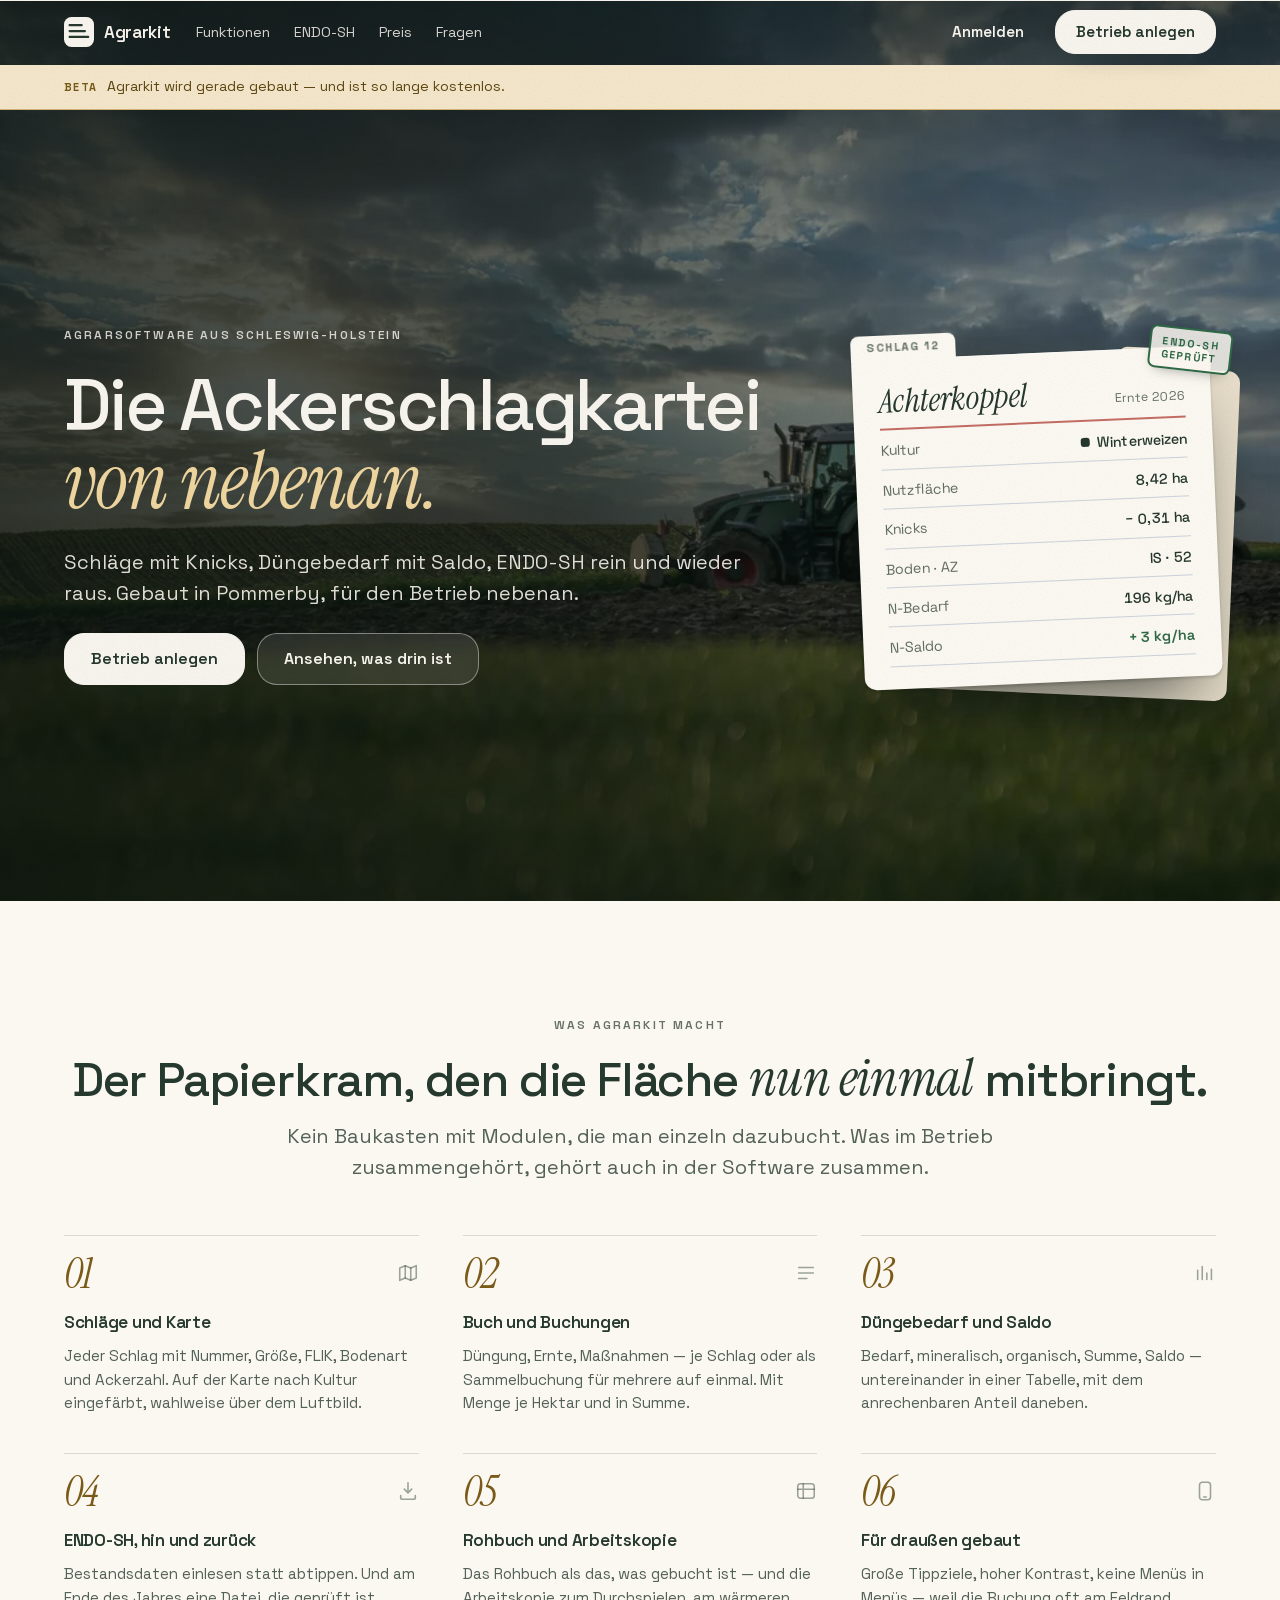
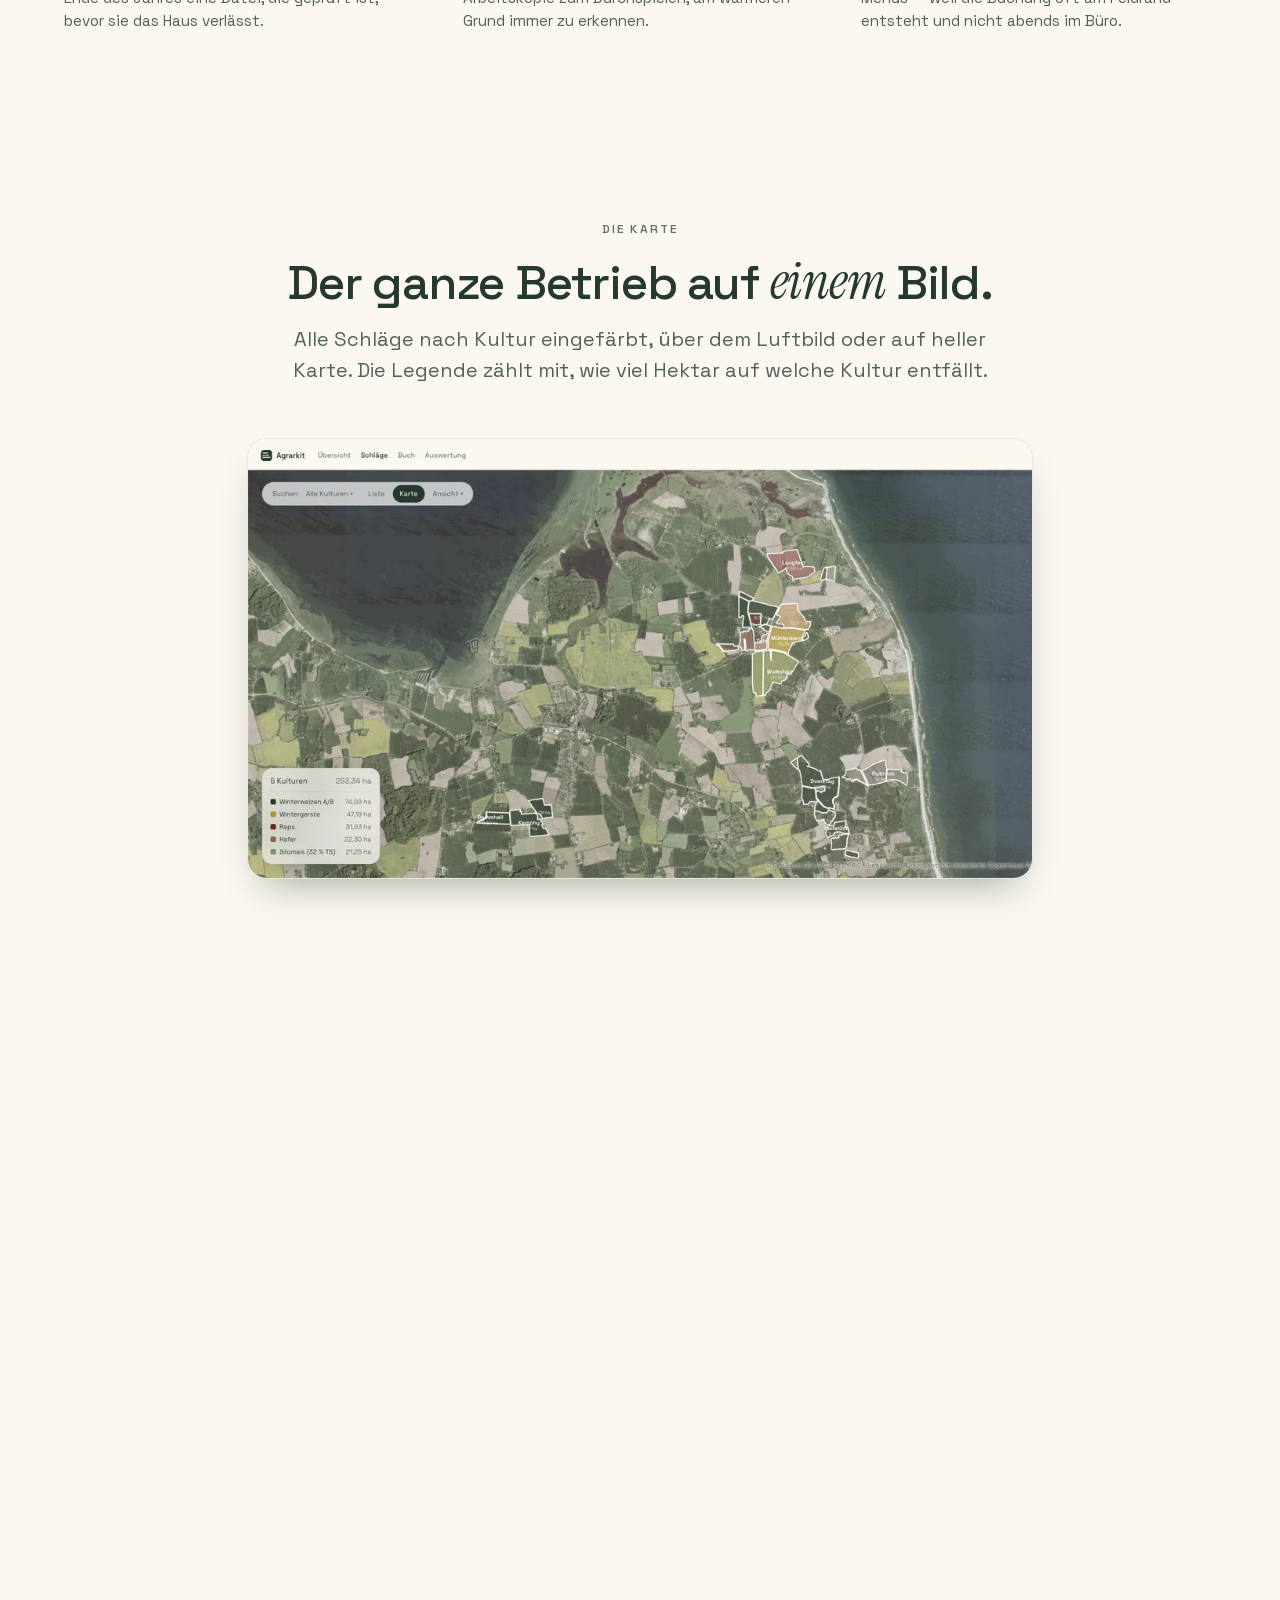
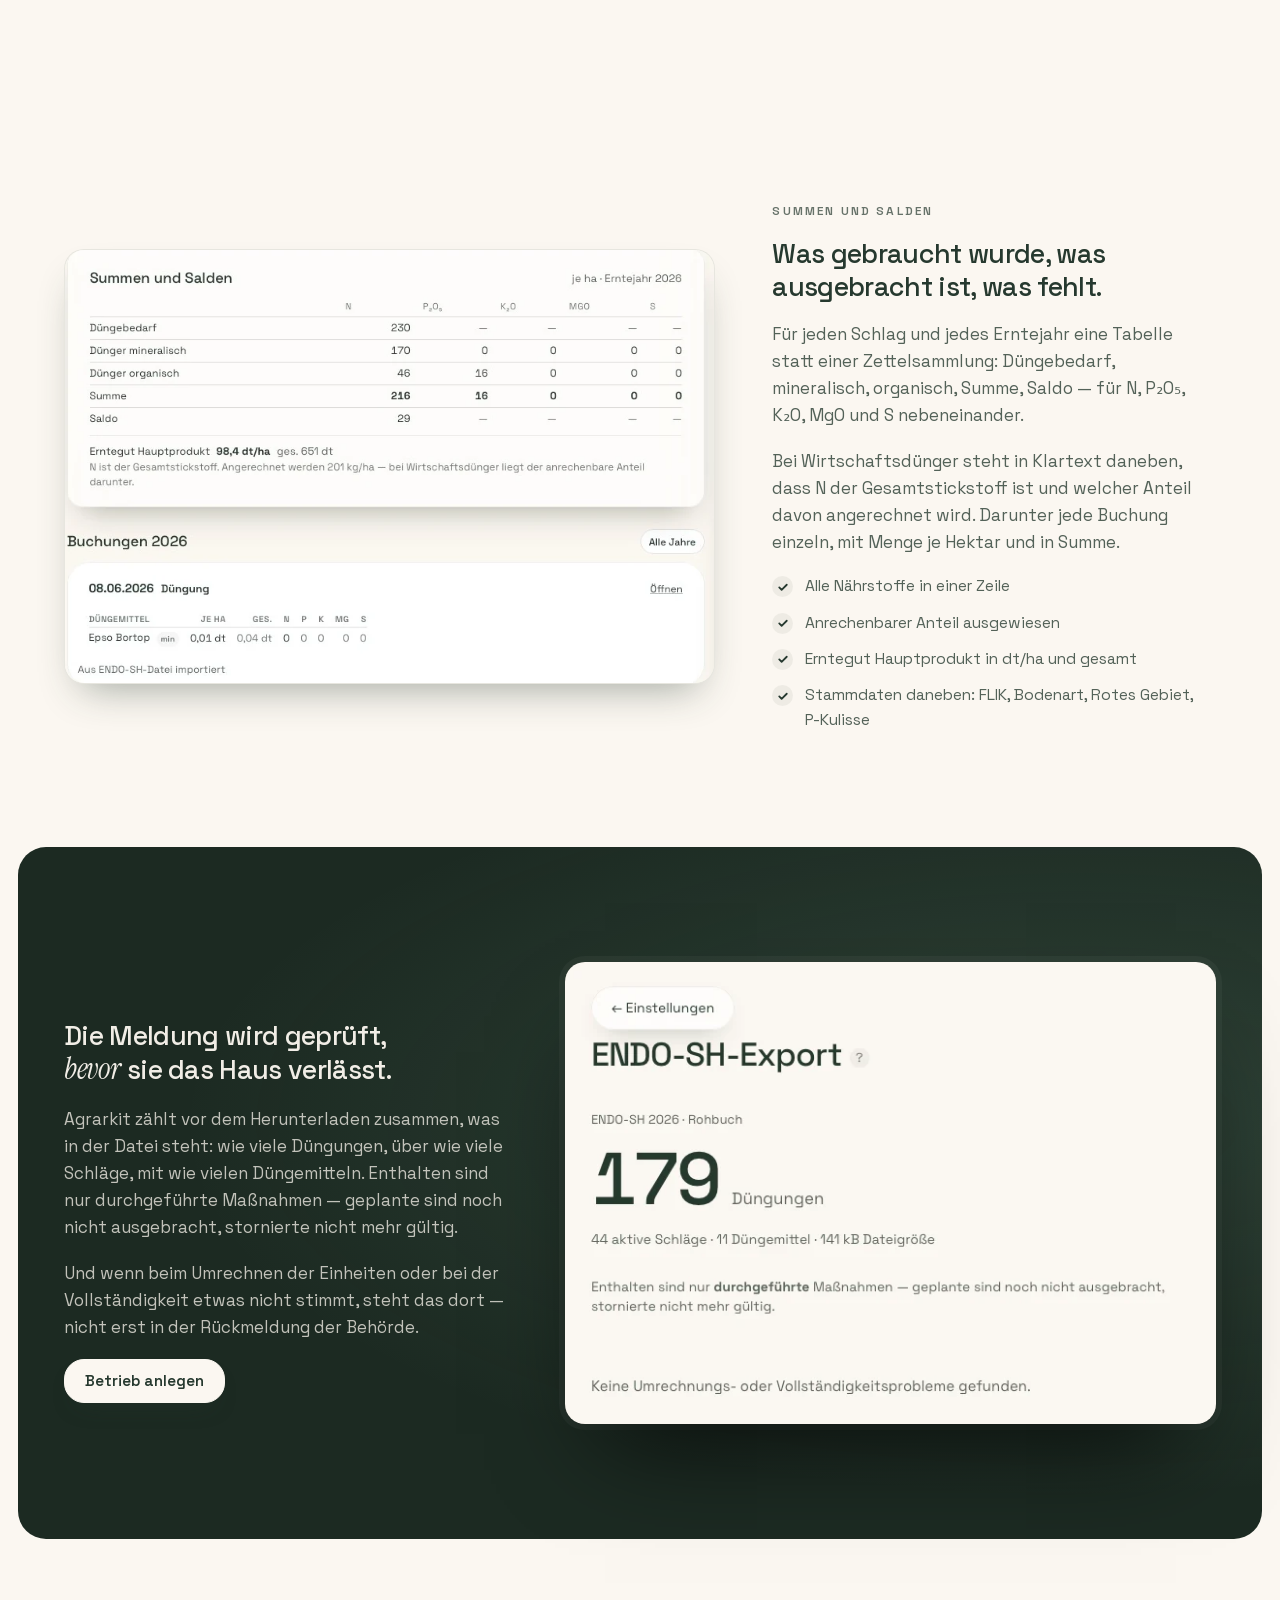
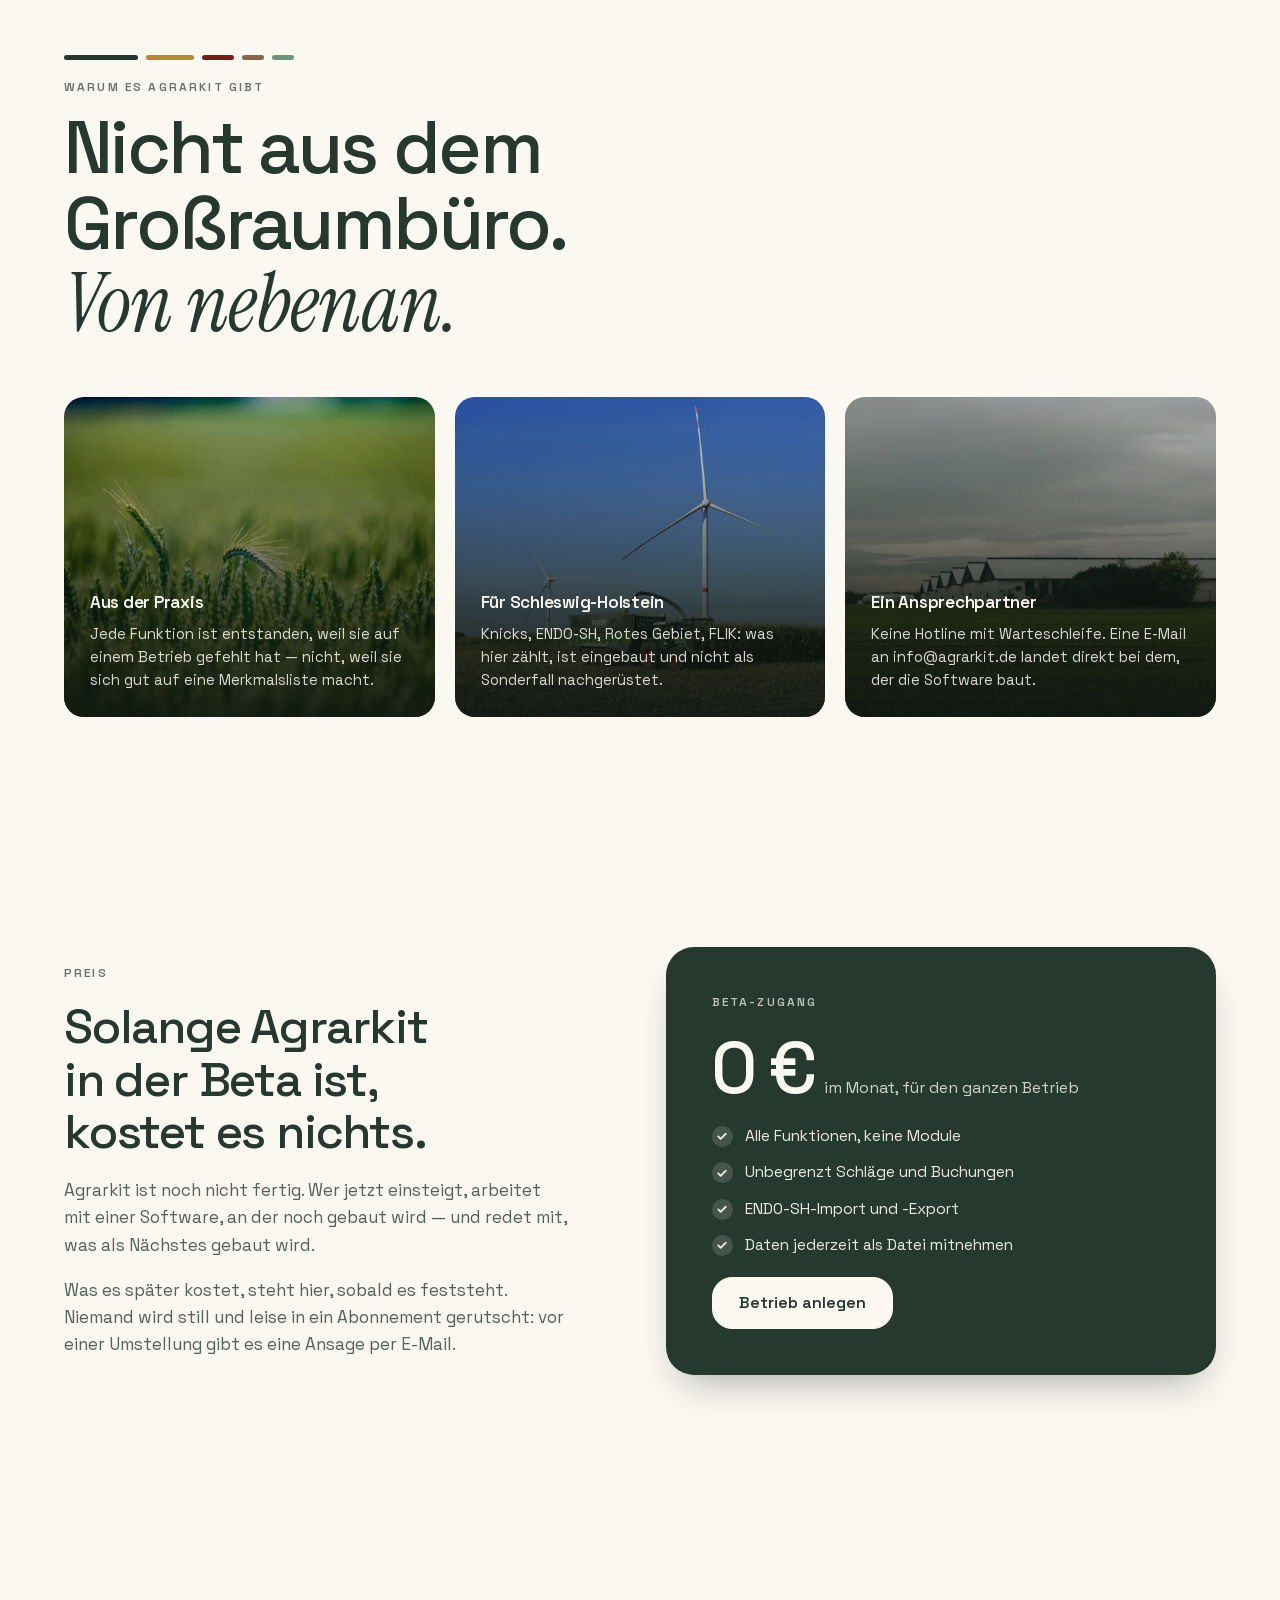
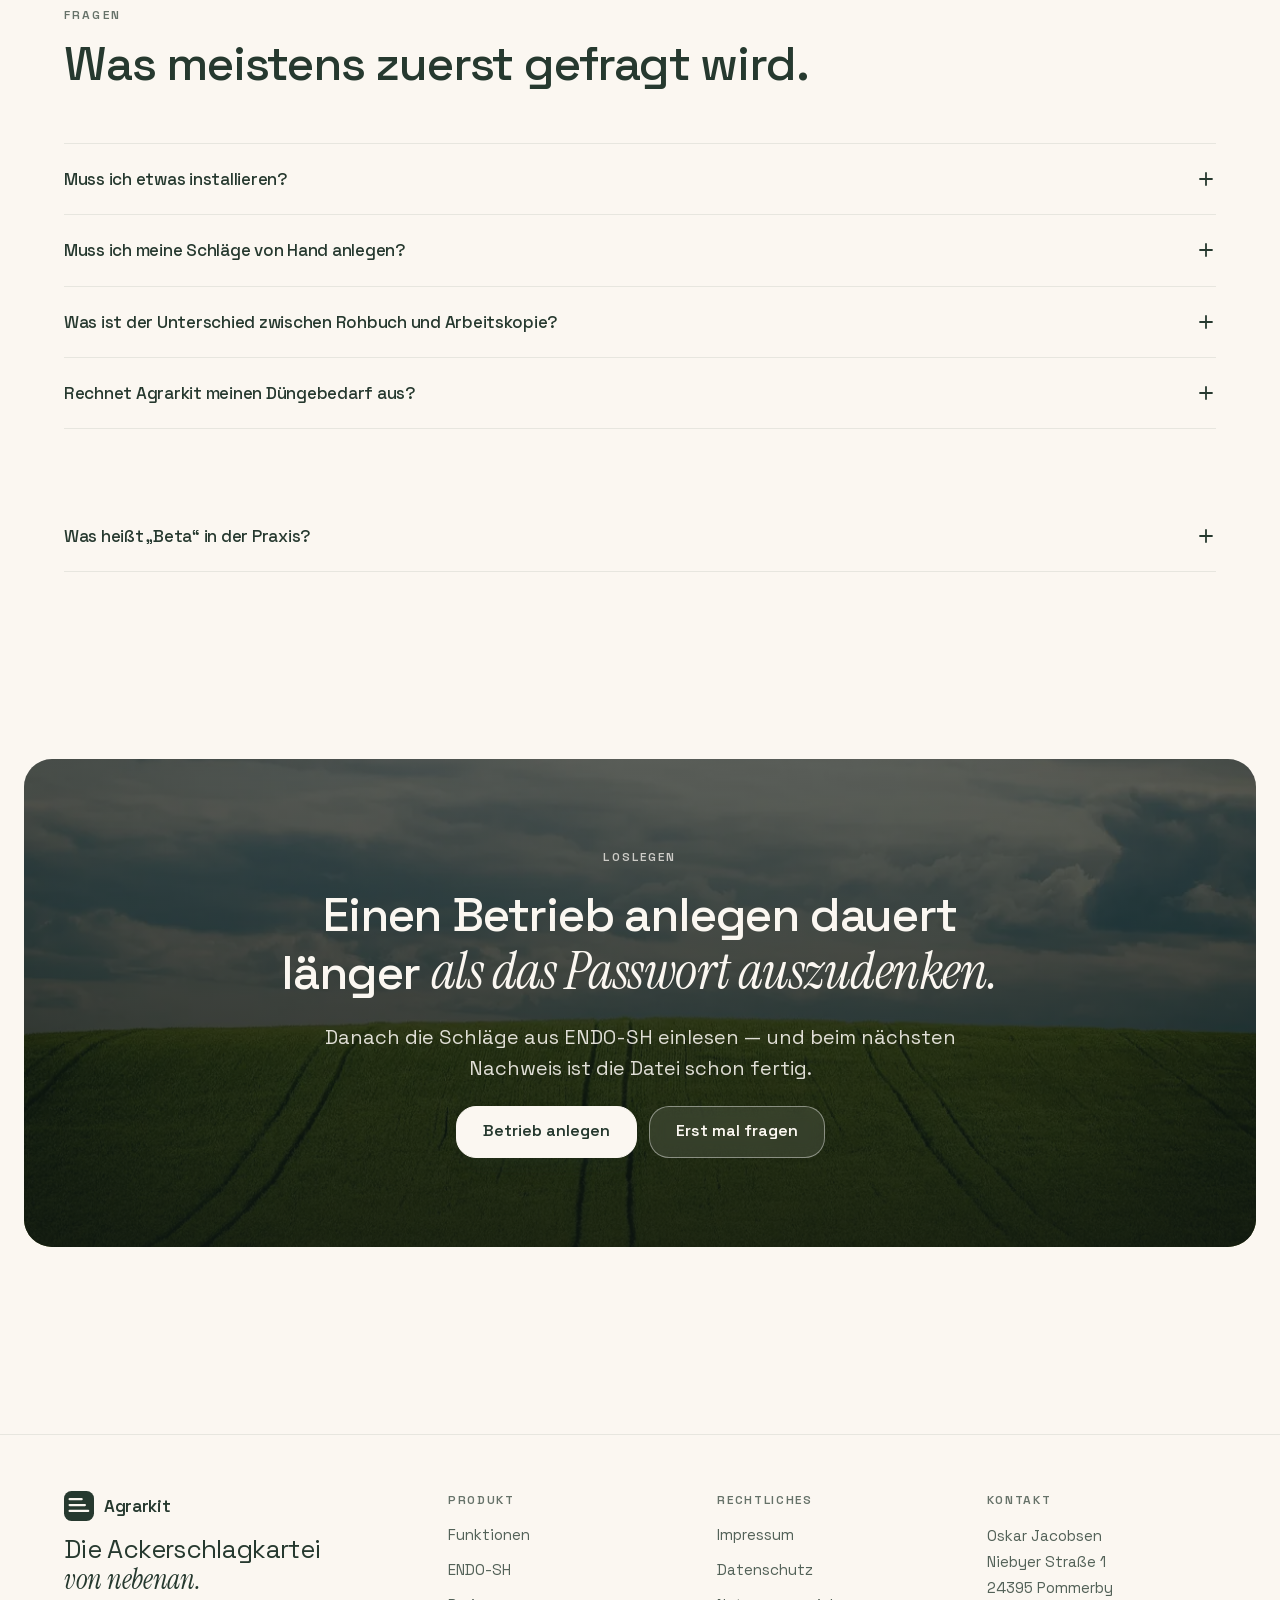
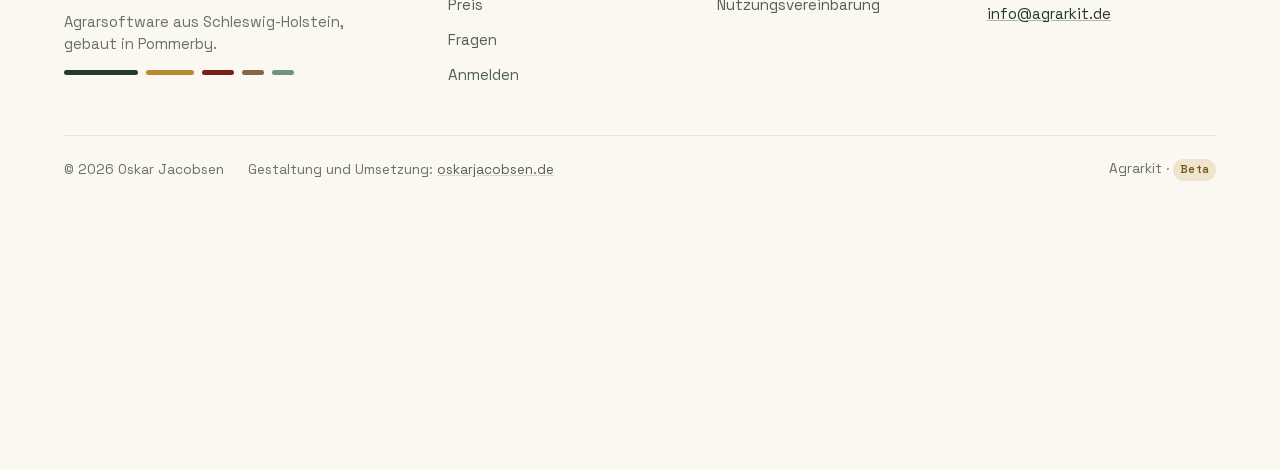
==== commit 8f91faec: "Karteikarte auch auf dem Handy, Versionsnummer gegen alten CSS-Cache - Unter 1000 px liegt die Karte" ====
--- a/index.html
+++ b/index.html
@@ -28,7 +28,7 @@
 <link rel="preload" href="assets/fonts/SpaceGrotesk-Medium.woff2" as="font" type="font/woff2" crossorigin>
 <link rel="preload" href="assets/fonts/InstrumentSerif-Italic.woff2" as="font" type="font/woff2" crossorigin>
 <script>document.documentElement.classList.add("js")</script>
-<link rel="stylesheet" href="assets/css/agrarkit.css">
+<link rel="stylesheet" href="assets/css/agrarkit.css?v=2026-09-28">
 
 <script type="application/ld+json">
 {
@@ -666,6 +666,6 @@
   </div>
 </footer>
 
-<script src="assets/js/bewegung.js" defer></script>
+<script src="assets/js/bewegung.js?v=2026-09-28" defer></script>
 </body>
 </html>
--- a/assets/css/agrarkit.css
+++ b/assets/css/agrarkit.css
@@ -682,9 +682,22 @@
   box-shadow: 0 6px 14px -8px rgba(14,22,17,.5);
 }
 
+/* Unter 1000 px rutscht die Karte unter den Text. Der Held darf dafuer
+   hoeher werden als das Fenster: die Karte schaut unten aus dem ersten
+   Bildschirm heraus und laedt zum Weiterrollen ein. Etwas kleiner und
+   knapper gesetzt, der Stempel rueckt nach innen, damit nichts ueber den
+   Fensterrand ragt. */
 @media (max-width: 1000px) {
-  .held-huelle { grid-template-columns: minmax(0, 1fr); }
-  .kartei { display: none; }
+  .held-huelle { grid-template-columns: minmax(0, 1fr); gap: 44px; }
+  /* Mit der Karte ist der Held hoeher als das Fenster und der Text rutscht
+     nach oben — ohne die 36 px klebte die Augenbraue am Beta-Balken. */
+  .held-bild { padding-top: calc(var(--kopf) + var(--balken) + 36px); padding-bottom: 56px; }
+  .kartei { width: min(340px, calc(100% - 28px)); margin-top: 0; justify-self: start; }
+  .kartei-blatt { padding: 22px 20px 18px; }
+  .kartei-name { font-size: 1.75rem; }
+  .kartei-zeilen > div { padding: 7px 0 6px; font-size: .86rem; }
+  .kartei-stempel { right: -10px; }
+  .kartei-blatt-hinten { transform: rotate(4deg) translate(10px, 8px); }
 }
 
 /* ---------------------------------------------------------------------------
@@ -1146,6 +1159,12 @@
 .js .kartei { transform: translate3d(0, 40px, 0) rotate(2deg); }
 .js .kartei.ist-da { transform: rotate(-2.5deg) !important; }
 .kartei.ist-blende { transition-duration: 1100ms; }
+/* Auf schmalen Fenstern schaut die Karte unten aus dem ersten Bildschirm —
+   dort liegt sie gleich da. Mit Blende blieb die Luecke leer, bis man rollte,
+   denn der Beobachter loest erst aus, wenn 12 % Fenster darunter frei sind. */
+@media (max-width: 1000px) {
+  .js .kartei { opacity: 1; transform: rotate(-2.5deg); }
+}
 
 /* Parallaxe: das Bild laeuft langsamer als die Seite. Der Massstab gibt den
    Vorrat, aus dem die Verschiebung genommen wird — ohne ihn zeigte sich am
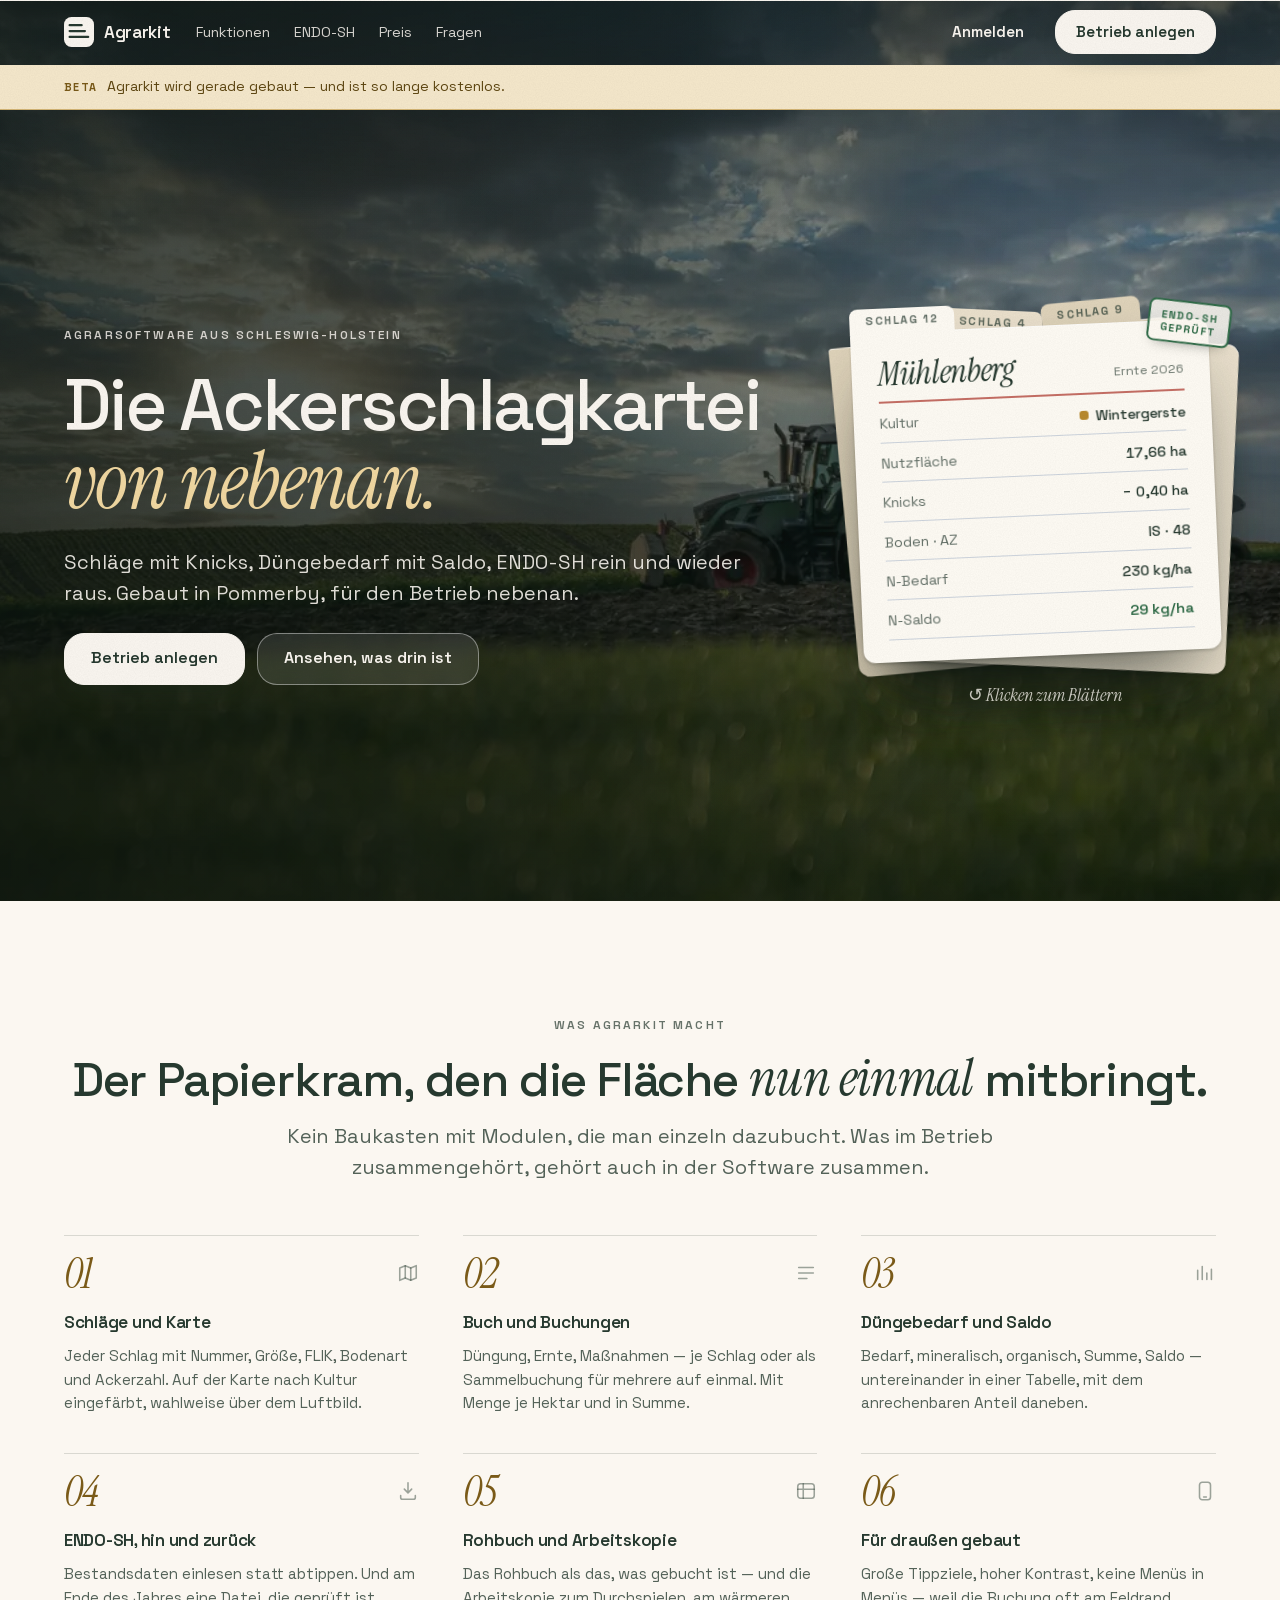
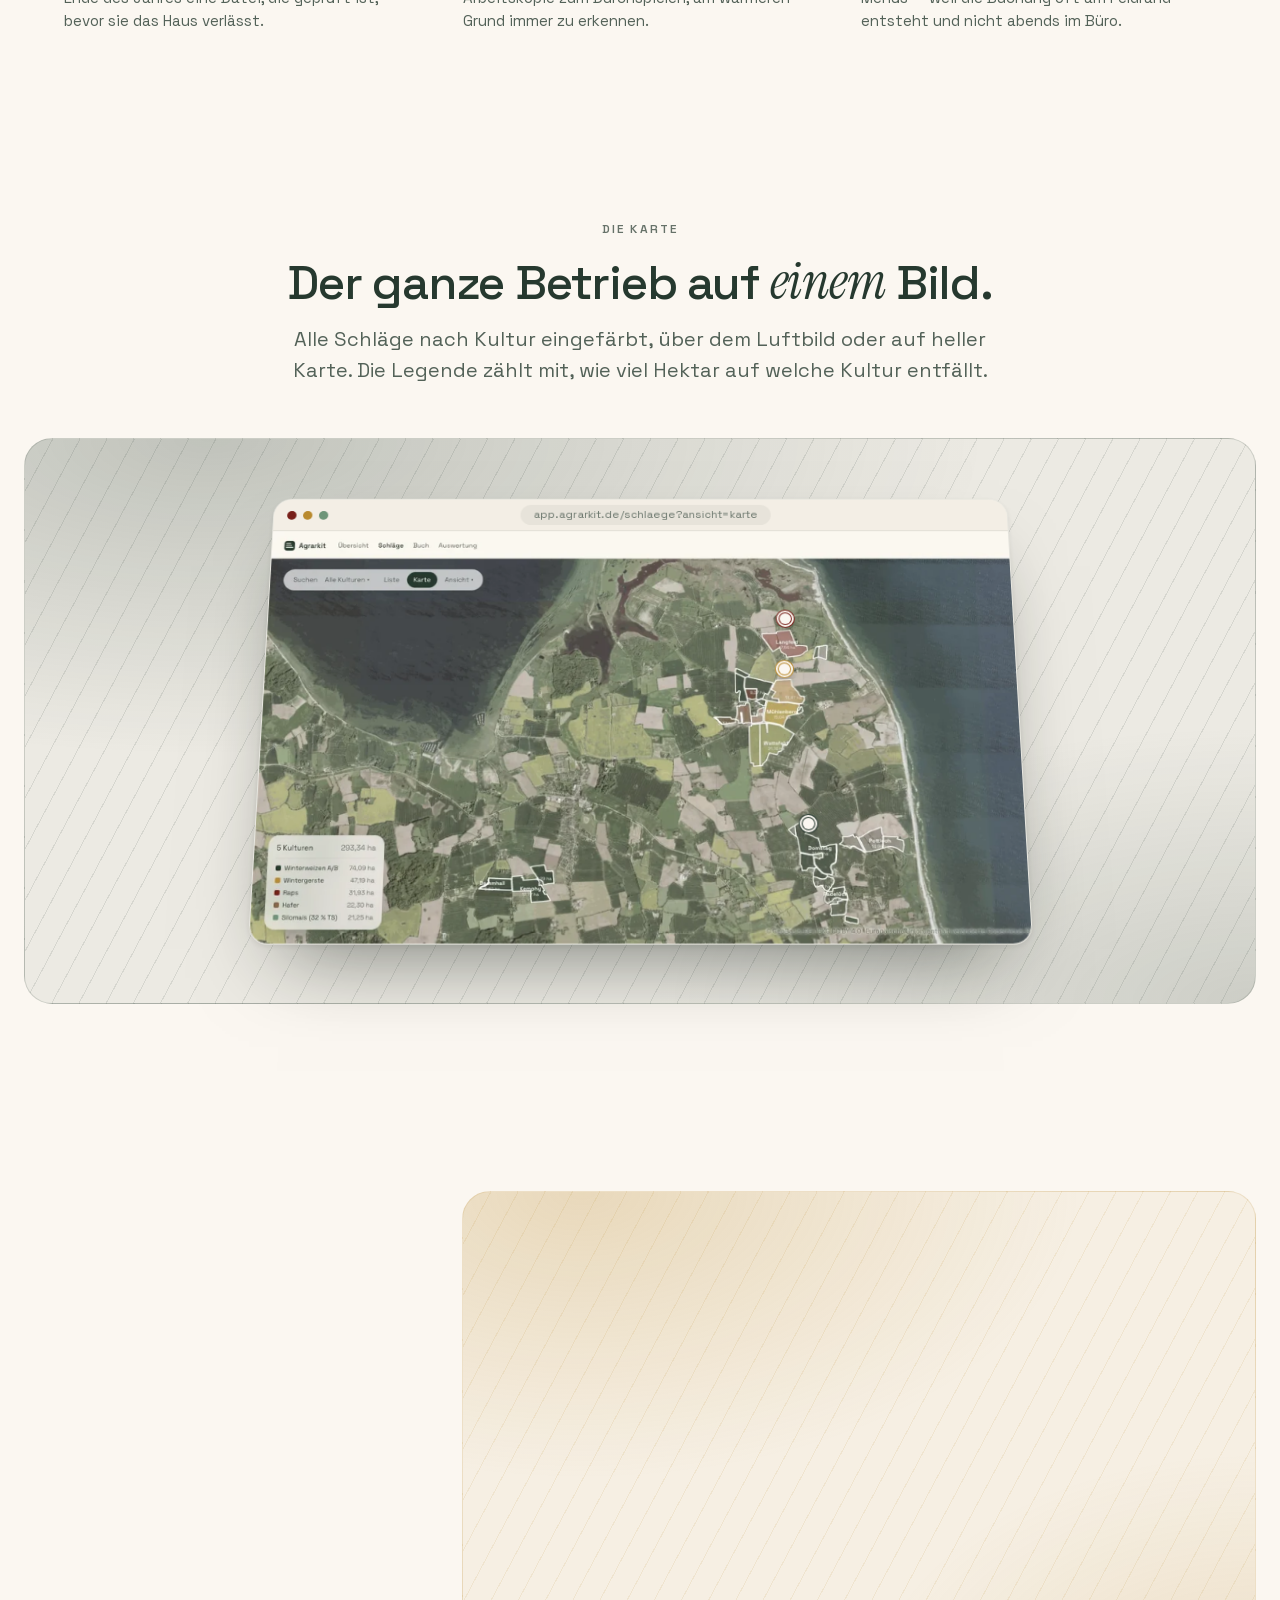
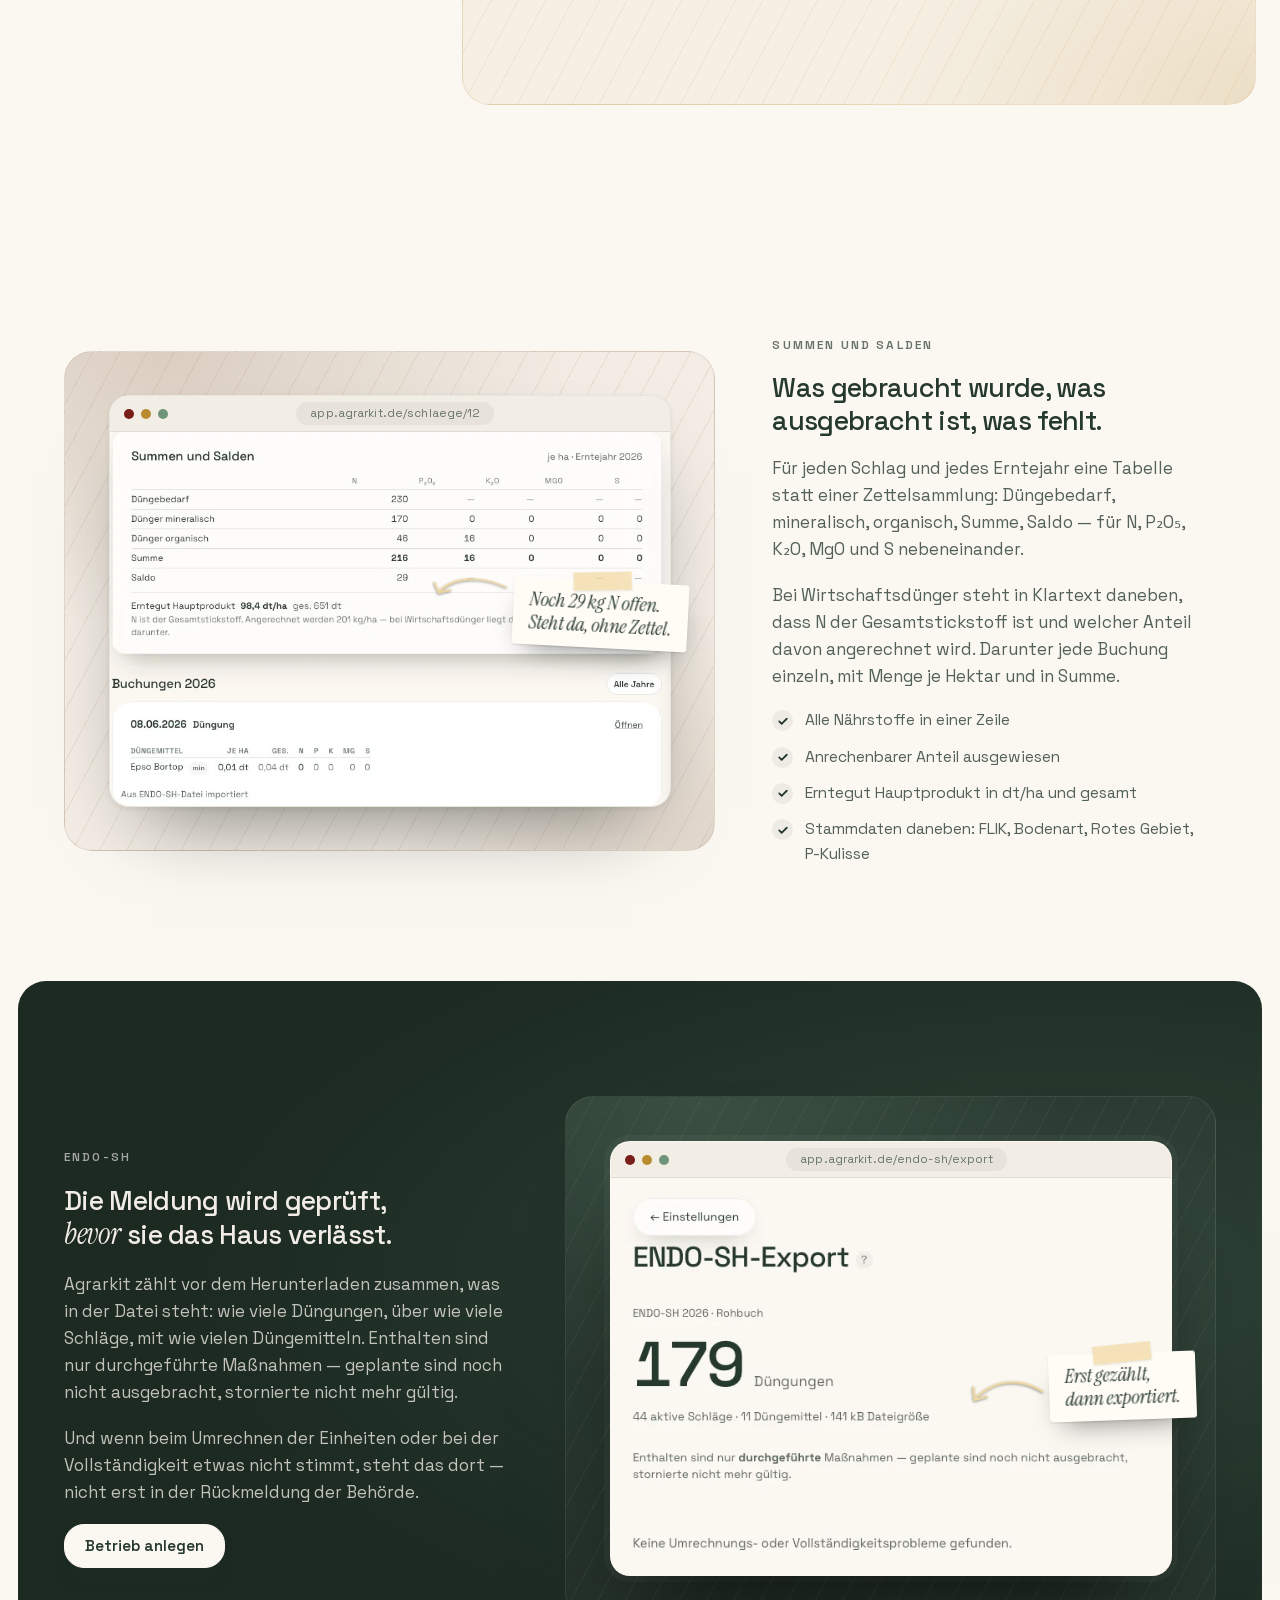
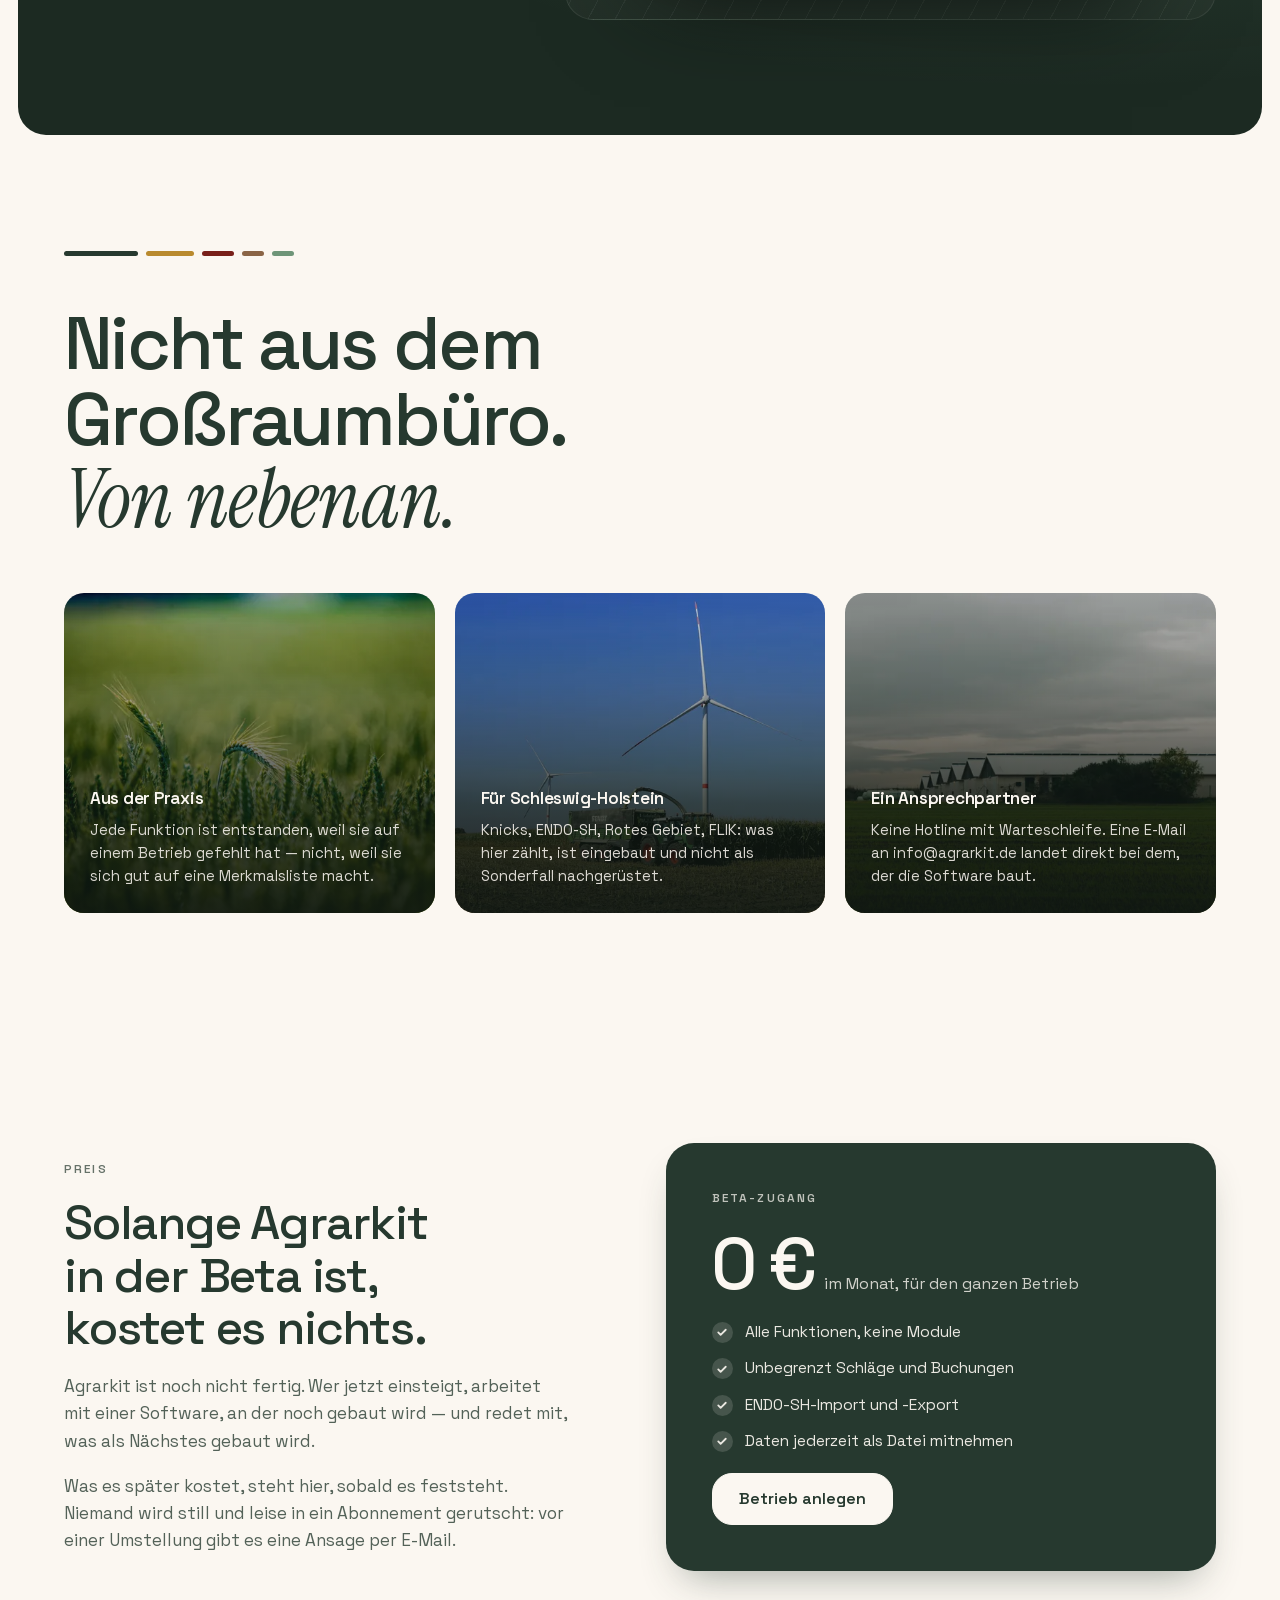
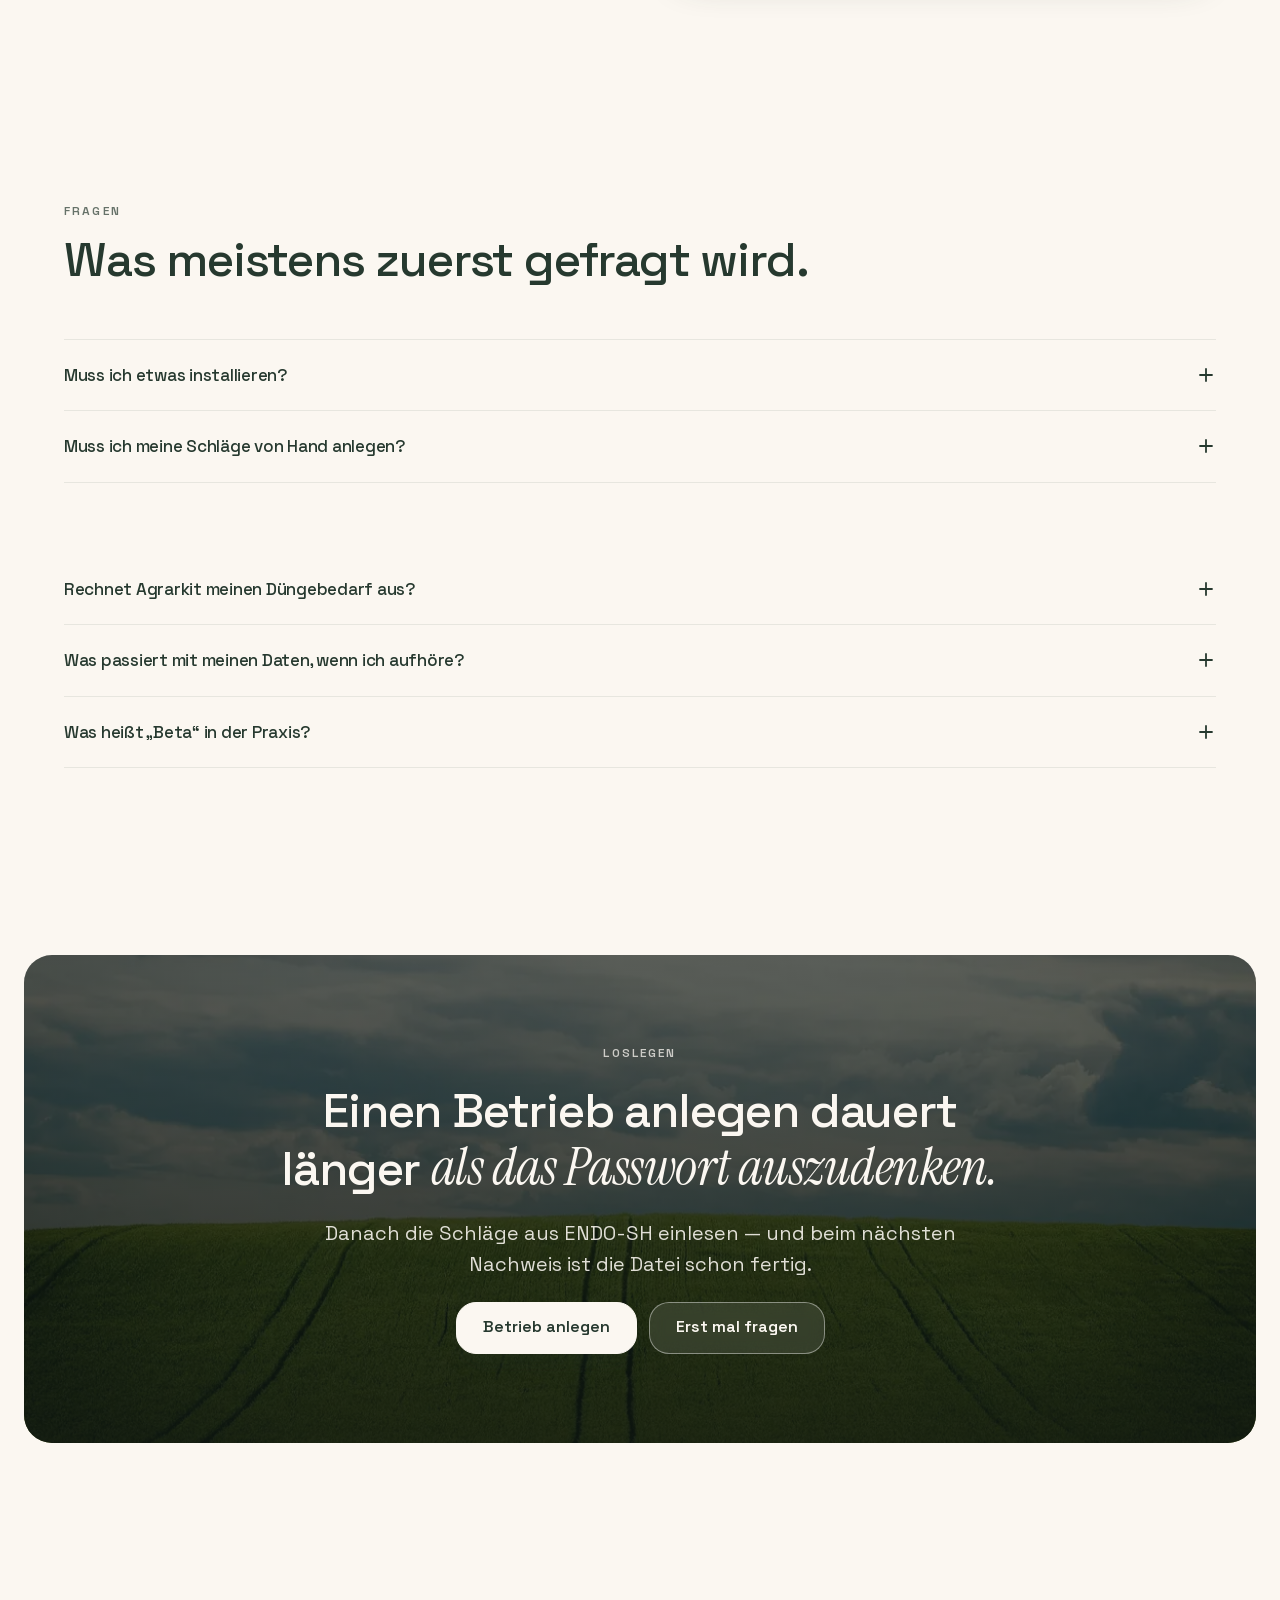
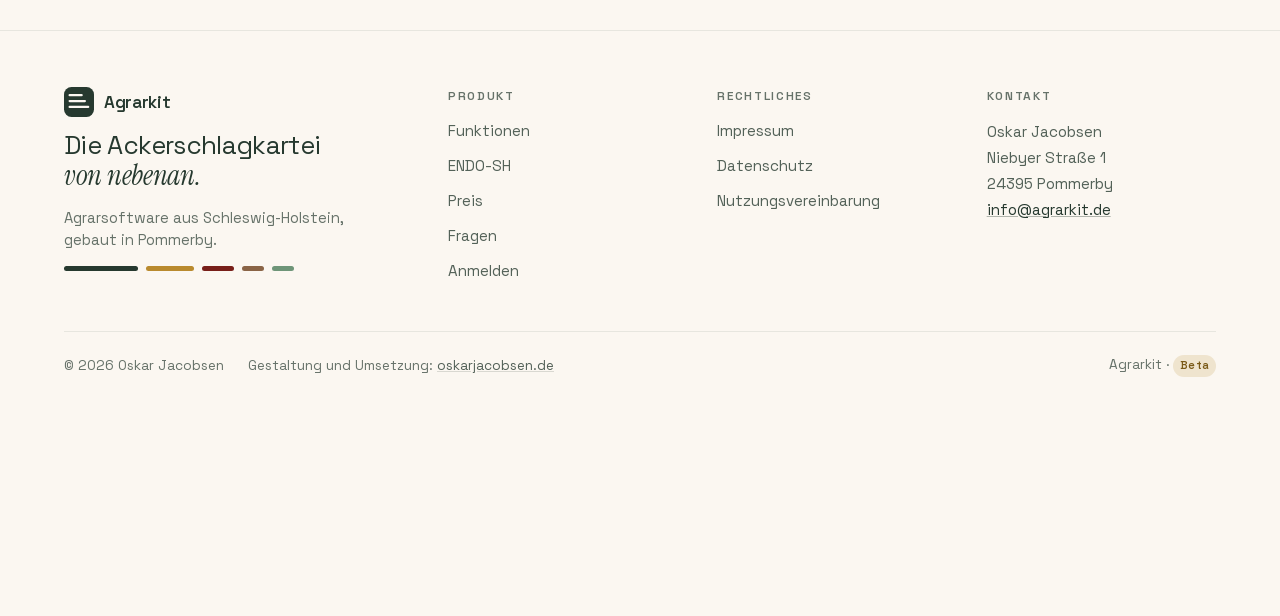
==== commit 1f325bc0: "Karteikasten zum Blaettern, Mauseffekte, Bildschirmfotos mit Buehne und Notizen - Held: drei Karten " ====
--- a/index.html
+++ b/index.html
@@ -111,6 +111,7 @@
              sizes="100vw"
              width="1920" height="1179" fetchpriority="high"
              alt="Schlepper mit Pflug auf einem Acker bei tiefstehender Sonne">
+        <div class="held-licht" aria-hidden="true"></div>
 
         <p class="beta-balken">
           <span class="huelle beta-balken-innen">
@@ -132,27 +133,64 @@
           </div>
         </div>
 
-        <!-- Karteikarte: das Leitbild der Seite. Die Werte sind ein Beispiel,
-             kein echter Betrieb; fuer Vorlesewerkzeuge deshalb als ein Bild
-             mit einer Beschreibung statt als Tabelle. -->
-        <div class="kartei" role="img" aria-label="Beispiel einer Karteikarte in Agrarkit: Schlag 12, Achterkoppel, Winterweizen, 8,42 Hektar Nutzfläche, Stickstoff-Saldo plus 3 Kilogramm je Hektar, ENDO-SH geprüft">
-          <div class="kartei-blatt kartei-blatt-hinten" aria-hidden="true"></div>
-          <div class="kartei-blatt" aria-hidden="true">
-            <span class="kartei-reiter">Schlag 12</span>
-            <div class="kartei-kopf">
-              <span class="kartei-name">Achterkoppel</span>
-              <span class="kartei-jahr zahl">Ernte 2026</span>
+        <!-- Karteikasten: das Leitbild der Seite. Drei Beispielkarten, die
+             Namen und Kulturen stammen aus dem Bildschirmfoto der Karte
+             weiter unten, die Zahlen sind ein Beispiel. Antippen blaettert
+             (kartei.js); ohne Skript bleibt die vorderste Karte stehen. -->
+        <div class="kartei">
+          <div class="kartei-stapel">
+            <div class="kartei-blatt" data-pos="0">
+              <span class="kartei-reiter">Schlag 12</span>
+              <div class="kartei-kopf">
+                <span class="kartei-name">Mühlenberg</span>
+                <span class="kartei-jahr zahl">Ernte 2026</span>
+              </div>
+              <dl class="kartei-zeilen">
+                <div><dt>Kultur</dt><dd><i class="punkt punkt-gerste"></i>Wintergerste</dd></div>
+                <div><dt>Nutzfläche</dt><dd class="zahl">17,66 ha</dd></div>
+                <div><dt>Knicks</dt><dd class="zahl">− 0,40 ha</dd></div>
+                <div><dt>Boden · AZ</dt><dd class="zahl">lS · 48</dd></div>
+                <div><dt>N-Bedarf</dt><dd class="zahl">230 kg/ha</dd></div>
+                <div><dt>N-Saldo</dt><dd class="zahl kartei-saldo">29 kg/ha</dd></div>
+              </dl>
+              <span class="kartei-stempel">ENDO&#8209;SH<br>geprüft</span>
             </div>
-            <dl class="kartei-zeilen">
-              <div><dt>Kultur</dt><dd><i class="punkt punkt-weizen"></i>Winterweizen</dd></div>
-              <div><dt>Nutzfläche</dt><dd class="zahl">8,42 ha</dd></div>
-              <div><dt>Knicks</dt><dd class="zahl">− 0,31 ha</dd></div>
-              <div><dt>Boden · AZ</dt><dd class="zahl">lS · 52</dd></div>
-              <div><dt>N-Bedarf</dt><dd class="zahl">196 kg/ha</dd></div>
-              <div><dt>N-Saldo</dt><dd class="zahl kartei-saldo">+ 3 kg/ha</dd></div>
-            </dl>
-            <span class="kartei-stempel">ENDO&#8209;SH<br>geprüft</span>
-          </div>
+            <div class="kartei-blatt" data-pos="1" aria-hidden="true">
+              <span class="kartei-reiter">Schlag 4</span>
+              <div class="kartei-kopf">
+                <span class="kartei-name">Langfeld</span>
+                <span class="kartei-jahr zahl">Ernte 2026</span>
+              </div>
+              <dl class="kartei-zeilen">
+                <div><dt>Kultur</dt><dd><i class="punkt punkt-raps"></i>Raps</dd></div>
+                <div><dt>Nutzfläche</dt><dd class="zahl">12,84 ha</dd></div>
+                <div><dt>Knicks</dt><dd class="zahl">− 0,22 ha</dd></div>
+                <div><dt>Boden · AZ</dt><dd class="zahl">sL · 55</dd></div>
+                <div><dt>N-Bedarf</dt><dd class="zahl">200 kg/ha</dd></div>
+                <div><dt>N-Saldo</dt><dd class="zahl kartei-saldo">12 kg/ha</dd></div>
+              </dl>
+              <span class="kartei-stempel">ENDO&#8209;SH<br>geprüft</span>
+            </div>
+            <div class="kartei-blatt" data-pos="2" aria-hidden="true">
+              <span class="kartei-reiter">Schlag 9</span>
+              <div class="kartei-kopf">
+                <span class="kartei-name">Domstag</span>
+                <span class="kartei-jahr zahl">Ernte 2026</span>
+              </div>
+              <dl class="kartei-zeilen">
+                <div><dt>Kultur</dt><dd><i class="punkt punkt-weizen"></i>Winterweizen A/B</dd></div>
+                <div><dt>Nutzfläche</dt><dd class="zahl">8,42 ha</dd></div>
+                <div><dt>Knicks</dt><dd class="zahl">− 0,31 ha</dd></div>
+                <div><dt>Boden · AZ</dt><dd class="zahl">lS · 52</dd></div>
+                <div><dt>N-Bedarf</dt><dd class="zahl">196 kg/ha</dd></div>
+                <div><dt>N-Saldo</dt><dd class="zahl kartei-saldo">3 kg/ha</dd></div>
+              </dl>
+              <span class="kartei-stempel">ENDO&#8209;SH<br>geprüft</span>
+            </div>
+            <button type="button" class="kartei-weiter"><span class="unsichtbar">Nächste Beispielkarte zeigen</span></button>
+          </div>
+          <p class="kartei-hinweis" aria-hidden="true"><span class="hinweis-maus">Klicken zum Blättern</span><span class="hinweis-finger">Antippen zum Blättern</span></p>
+          <p class="unsichtbar" aria-live="polite" data-kartei-ansage></p>
         </div>
         </div>
       </div>
@@ -274,13 +312,33 @@
         </p>
       </div>
 
+      <div class="buehne buehne-karte" style="--ton: var(--kultur-weizen)">
+      <div class="buehne-kipp">
       <figure class="schirm">
+        <div class="schirm-leiste" aria-hidden="true"><i></i><i></i><i></i><span>app.agrarkit.de/schlaege?ansicht=karte</span></div>
         <img src="assets/img/app/karte.webp"
              srcset="assets/img/app/karte-1000.webp 1000w, assets/img/app/karte.webp 1570w"
              sizes="(max-width: 1440px) calc(100vw - 48px), 1392px"
              width="1570" height="878" loading="lazy"
              alt="Kartenansicht in Agrarkit: Schläge über einem Luftbild der Ostseeküste, nach Kultur eingefärbt, mit Flächenlegende unten links">
+        <!-- Punkte auf echten Schlaegen des Bildschirmfotos. Lage in Prozent
+             der Aufnahme, Farbe und Kultur wie in der Legende. -->
+        <button type="button" class="ziel" style="--x: 69.4%; --y: 28.2%; --farbe: var(--kultur-raps)">
+          <span class="unsichtbar">Langfeld</span>
+          <span class="ziel-karte" aria-hidden="true"><b>Langfeld</b><span><i class="punkt punkt-raps"></i>Raps</span></span>
+        </button>
+        <button type="button" class="ziel" style="--x: 69.2%; --y: 39.8%; --farbe: var(--kultur-gerste)">
+          <span class="unsichtbar">Mühlenberg</span>
+          <span class="ziel-karte" aria-hidden="true"><b>Mühlenberg</b><span><i class="punkt punkt-gerste"></i>Wintergerste</span></span>
+        </button>
+        <button type="button" class="ziel" style="--x: 71.9%; --y: 74.4%; --farbe: var(--kultur-weizen)">
+          <span class="unsichtbar">Domstag</span>
+          <span class="ziel-karte" aria-hidden="true"><b>Domstag</b><span><i class="punkt punkt-weizen"></i>Winterweizen A/B</span></span>
+        </button>
       </figure>
+      </div>
+      <p class="notiz notiz-karte" aria-hidden="true">293 ha, fünf Kulturen —<br>die Legende zählt mit.<svg class="notiz-pfeil" viewBox="0 0 80 60" preserveAspectRatio="none" aria-hidden="true"><path pathLength="1" d="M74 6 C 52 4, 22 14, 12 48"/><path pathLength="1" d="M4 38 L 12 50 L 22 40"/></svg></p>
+      </div>
     </div>
   </section>
 
@@ -311,13 +369,19 @@
           </ul>
         </div>
 
+        <div class="buehne" style="--ton: var(--kultur-gerste)">
+        <div class="buehne-kipp">
         <figure class="schirm">
+          <div class="schirm-leiste" aria-hidden="true"><i></i><i></i><i></i><span>app.agrarkit.de/schlaege/12/umriss</span></div>
           <img src="assets/img/app/umriss.webp"
                srcset="assets/img/app/umriss-940.webp 940w, assets/img/app/umriss.webp 1504w"
                sizes="(max-width: 1000px) calc(100vw - 48px), 840px"
                width="1504" height="830" loading="lazy"
                alt="Dialog „Umriss bearbeiten“: ein Schlag über dem Luftbild mit gesetzten Punkten, rechts die Liste der Knicks mit Punktzahl und Sicherheitsabstand">
         </figure>
+        </div>
+        <p class="notiz notiz-umriss" aria-hidden="true">18,06 ha minus Knicks —<br>der Rest wird gerechnet.<svg class="notiz-pfeil" viewBox="0 0 80 60" preserveAspectRatio="none" aria-hidden="true"><path pathLength="1" d="M74 6 C 52 4, 22 14, 12 48"/><path pathLength="1" d="M4 38 L 12 50 L 22 40"/></svg></p>
+        </div>
       </div>
     </div>
   </section>
@@ -349,12 +413,18 @@
           </ul>
         </div>
 
+        <div class="buehne" style="--ton: var(--kultur-hafer)">
+        <div class="buehne-kipp">
         <figure class="schirm">
+          <div class="schirm-leiste" aria-hidden="true"><i></i><i></i><i></i><span>app.agrarkit.de/schlaege/12</span></div>
           <img src="assets/img/app/schlag.webp"
                sizes="(max-width: 1000px) calc(100vw - 48px), 640px"
                width="830" height="554" loading="lazy"
                alt="Tabelle „Summen und Salden“ in Agrarkit: Düngebedarf, mineralisch, organisch, Summe und Saldo für N, P₂O₅, K₂O, MgO und S, darunter die erste Buchung des Jahres">
         </figure>
+        </div>
+        <p class="notiz notiz-schlag" aria-hidden="true">Noch 29 kg N offen.<br>Steht da, ohne Zettel.<svg class="notiz-pfeil" viewBox="0 0 80 60" preserveAspectRatio="none" aria-hidden="true"><path pathLength="1" d="M74 6 C 52 4, 22 14, 12 48"/><path pathLength="1" d="M4 38 L 12 50 L 22 40"/></svg></p>
+        </div>
       </div>
     </div>
   </section>
@@ -384,12 +454,18 @@
           </div>
         </div>
 
+        <div class="buehne" style="--ton: var(--kultur-mais)">
+        <div class="buehne-kipp">
         <figure class="schirm">
+          <div class="schirm-leiste" aria-hidden="true"><i></i><i></i><i></i><span>app.agrarkit.de/endo-sh/export</span></div>
           <img src="assets/img/app/export.webp"
                sizes="(max-width: 1000px) calc(100vw - 48px), 640px"
                width="670" height="475" loading="lazy"
                alt="ENDO-SH-Export in Agrarkit: 179 Düngungen über 44 aktive Schläge, mit dem Hinweis, dass keine Umrechnungs- oder Vollständigkeitsprobleme gefunden wurden">
         </figure>
+        </div>
+        <p class="notiz notiz-export" aria-hidden="true">Erst gezählt,<br>dann exportiert.<svg class="notiz-pfeil" viewBox="0 0 80 60" preserveAspectRatio="none" aria-hidden="true"><path pathLength="1" d="M74 6 C 52 4, 22 14, 12 48"/><path pathLength="1" d="M4 38 L 12 50 L 22 40"/></svg></p>
+        </div>
       </div>
     </div>
   </section>
@@ -667,5 +743,6 @@
 </footer>
 
 <script src="assets/js/bewegung.js?v=2026-09-28" defer></script>
+<script src="assets/js/kartei.js?v=2026-09-28" defer></script>
 </body>
 </html>
--- a/assets/css/agrarkit.css
+++ b/assets/css/agrarkit.css
@@ -227,6 +227,10 @@
 }
 @media (prefers-color-scheme: dark) { body::after { opacity: .06; } }
 
+/* Markierter Text in hellem Gerstengelb statt Browserblau — auch das ist
+   Teil der Seite. */
+::selection { background: rgba(242,217,162,.85); color: #26392F; }
+
 /* Ziffern in Zahlenreihen muessen untereinander stehen — wie in der Anwendung. */
 .zahl, .kennzahl-wert, .held-zahl strong, .preis-zahl { font-variant-numeric: tabular-nums; }
 
@@ -575,7 +579,18 @@
 /* Der Text bleibt in der Huelle, das Bild nicht. Rechts daneben die
    Karteikarte — unter 1000 px entfaellt sie, dort gehoert der Platz dem
    Text. */
+/* Abendlicht: ein warmer Schein, der dem Zeiger ueber das Foto folgt. Liegt
+   ueber dem Schleier (deshalb z-index 0 und der Inhalt darueber auf 1), nur
+   Deckkraft, kein Mischmodus. Erscheint erst, wenn sich eine Maus bewegt. */
+.held-licht {
+  position: absolute; inset: 0; z-index: 0; pointer-events: none;
+  background: radial-gradient(640px circle at var(--mx, 70%) var(--my, 40%),
+    rgba(255,221,160,.22), rgba(255,221,160,.08) 38%, rgba(255,221,160,0) 62%);
+  opacity: 0; transition: opacity 700ms var(--kurve-weich);
+}
+.held-bild.hat-zeiger .held-licht { opacity: 1; }
 .held-huelle {
+  position: relative; z-index: 1;
   width: 100%;
   display: grid; align-items: center;
   grid-template-columns: minmax(0, 1fr) auto;
@@ -616,7 +631,19 @@
   transform: rotate(-2.5deg);
   color: #26392F;
 }
+/* Der Stapel: drei Karten uebereinander im selben Rasterfeld. Welche vorn
+   liegt, sagt `data-pos` (0 vorn, 2 hinten) — kartei.js dreht die Werte
+   weiter, das Stylesheet macht daraus die Lage. Die Neigung zum Zeiger
+   (bewegung.js) sitzt auf dem Stapel, nicht auf .kartei, weil dort schon
+   die Einblende-Bewegung liegt. */
+.kartei-stapel {
+  position: relative; display: grid;
+  transform: perspective(1100px) rotateX(var(--rx, 0deg)) rotateY(var(--ry, 0deg));
+  transition: transform 500ms var(--kurve-sheet);
+}
+.kartei-stapel.folgt { transition: transform 120ms linear; }
 .kartei-blatt {
+  grid-area: 1 / 1;
   position: relative;
   background: var(--papier);
   border-radius: 4px 12px 12px 12px;
@@ -625,20 +652,65 @@
     0 1px 0 rgba(255,255,255,.7) inset,
     0 2px 3px rgba(14,22,17,.18),
     0 38px 70px -28px rgba(14,22,17,.75);
-}
-/* Die zweite Karte dahinter: gibt dem Ganzen den Kasten, aus dem sie kommt. */
-.kartei-blatt-hinten {
-  position: absolute; inset: 0;
-  background: var(--papier-hinten);
-  transform: rotate(5deg) translate(18px, 10px);
-  box-shadow: 0 30px 60px -30px rgba(14,22,17,.7);
-}
-.kartei-blatt-hinten::before {
-  content: ""; position: absolute; top: -20px; right: 30px;
-  width: 92px; height: 22px;
-  background: inherit; border-radius: 8px 8px 0 0;
-}
+  transition: transform 650ms var(--kurve-sheet), background-color 400ms var(--kurve-weich);
+}
+/* Karten dahinter: dunkleres Papier, der Inhalt tritt zurueck, nur der
+   Reiter schaut heraus — jede Karte hat ihren an anderer Stelle, wie im
+   echten Kasten. */
+.kartei-blatt[data-pos="0"] { z-index: 3; }
+.kartei-blatt[data-pos="1"] { z-index: 2; background-color: var(--papier-hinten); transform: rotate(5deg) translate(18px, 10px); }
+.kartei-blatt[data-pos="2"] { z-index: 1; background-color: #E2D6BD; transform: rotate(-3deg) translate(-14px, 4px); }
+.kartei-blatt:not([data-pos="0"]) > :not(.kartei-reiter) { opacity: 0; }
+.kartei-blatt > * { transition: opacity 300ms var(--kurve-weich); }
+.kartei-blatt:not([data-pos="0"]) .kartei-reiter { background-color: inherit; }
+/* Die Reiterstelle gehoert zur Lage im Stapel, nicht zur Karte: so
+   ueberdecken sich die drei in keiner Reihenfolge, und keiner verschwindet
+   unter dem Stempel. Beim Umstecken rutscht der Reiter an seinen neuen
+   Platz — wie beim Umsortieren im Kasten. */
+.kartei-blatt[data-pos="1"] .kartei-reiter { left: 17%; }
+.kartei-blatt[data-pos="2"] .kartei-reiter { left: 60%; }
+/* Beim Blaettern wird die vordere Karte erst abgehoben und nach rechts
+   gezogen, dann nach hinten gesteckt. */
+.kartei-blatt.hebt { transform: translate(38%, -10%) rotate(14deg); transition-duration: 280ms; }
+
+/* Lichtreflex auf dem Papier, folgt dem Zeiger. */
+.kartei-blatt[data-pos="0"]::after {
+  content: ""; position: absolute; inset: 0; border-radius: inherit; pointer-events: none;
+  background: radial-gradient(circle at var(--gx, 50%) var(--gy, 0%), rgba(255,255,255,.7), rgba(255,255,255,0) 55%);
+  opacity: var(--glanz, 0);
+  transition: opacity 400ms var(--kurve-weich);
+}
+
+/* Die ganze Karte ist die Schaltflaeche. Unsichtbar, aber mit Rahmen, sobald
+   die Tastatur sie erreicht. */
+.kartei-weiter {
+  position: absolute; inset: -26px -10px -10px; z-index: 5;
+  background: none; border: 0; padding: 0; cursor: pointer;
+  border-radius: 14px;
+}
+.kartei-weiter:focus-visible { outline: 2px solid #FBF7F1; outline-offset: 4px; }
+.kartei-hinweis {
+  display: none;
+  margin-top: 26px; text-align: center;
+  font-family: "Instrument Serif", Georgia, serif; font-style: italic;
+  font-size: 1.1rem; color: rgba(251,247,241,.78);
+  transform: rotate(2.5deg);  /* gleicht die Schraeglage der Karte aus */
+}
+.js .kartei-hinweis { display: block; }
+.kartei-hinweis::before { content: "↺ "; font-style: normal; }
+.hinweis-maus { display: none; }
+@media (hover: hover) and (pointer: fine) {
+  .hinweis-maus { display: inline; }
+  .hinweis-finger { display: none; }
+}
+
+.unsichtbar {
+  position: absolute !important; width: 1px; height: 1px; overflow: hidden;
+  clip: rect(0 0 0 0); clip-path: inset(50%); white-space: nowrap;
+}
+
 .kartei-reiter {
+  transition: left 650ms var(--kurve-sheet), background-color 400ms var(--kurve-weich);
   position: absolute; top: -24px; left: 0;
   height: 26px; padding: 0 16px;
   display: inline-flex; align-items: center;
@@ -668,9 +740,15 @@
 .kartei-saldo { color: var(--kartei-stempel); font-weight: 600 !important; }
 .punkt { width: 9px; height: 9px; border-radius: 3px; display: inline-block; }
 .punkt-weizen { background: #26392F; }
+.punkt-gerste { background: #B98A2E; }
+.punkt-raps   { background: #781F19; }
+.punkt-hafer  { background: #8A6446; }
+.punkt-mais   { background: #6E9578; }
 
 /* Der Stempel ragt ueber die Ecke — wie echt gestempelt, nie ganz gerade. */
+.kartei-blatt:not([data-pos="0"]) .kartei-stempel { transform: rotate(9deg) scale(1.4); }
 .kartei-stempel {
+  transition: transform 300ms var(--kurve-sheet), opacity 300ms var(--kurve-weich);
   position: absolute; top: -18px; right: -22px;
   padding: 7px 11px 6px;
   border: 2px solid var(--kartei-stempel); border-radius: 7px;
@@ -697,7 +775,6 @@
   .kartei-name { font-size: 1.75rem; }
   .kartei-zeilen > div { padding: 7px 0 6px; font-size: .86rem; }
   .kartei-stempel { right: -10px; }
-  .kartei-blatt-hinten { transform: rotate(4deg) translate(10px, 8px); }
 }
 
 /* ---------------------------------------------------------------------------
@@ -825,6 +902,147 @@
 }
 
 /* ---------------------------------------------------------------------------
+   Buehne — das Bildschirmfoto bekommt einen Tisch
+   ---------------------------------------------------------------------------
+   Nackt auf Papier sahen die Aufnahmen aus wie eingeklebt. Jetzt liegt jede
+   auf einer Flaeche in ihrer Kulturfarbe (--ton), mit feinen Fahrgassen
+   schraeg darueber, im Fenster der Anwendung — und mit einer Notiz in
+   Handschrift, die auf das zeigt, worauf es ankommt.
+   --------------------------------------------------------------------------- */
+
+.buehne {
+  --ton: var(--kultur-weizen);
+  position: relative; isolation: isolate;
+  padding: clamp(18px, 3.4vw, 44px);
+  border-radius: var(--r-l);
+  background:
+    radial-gradient(90% 80% at 15% 0%, color-mix(in srgb, var(--ton) 22%, transparent), transparent 70%),
+    radial-gradient(70% 70% at 100% 100%, color-mix(in srgb, var(--ton) 16%, transparent), transparent 70%),
+    repeating-linear-gradient(118deg, color-mix(in srgb, var(--ton) 11%, transparent) 0 1px, transparent 1px 24px),
+    color-mix(in srgb, var(--ton) 7%, var(--grund));
+  border: 1px solid color-mix(in srgb, var(--ton) 16%, transparent);
+  perspective: 1600px;
+}
+.buehne-kipp {
+  transform-origin: 50% 30%;
+  transition: transform 500ms var(--kurve-sheet);
+  will-change: transform;
+}
+.buehne-kipp.folgt { transition: transform 120ms linear; }
+.buehne .schirm { position: relative; box-shadow: 0 40px 80px -36px rgba(14,22,17,.55), 0 2px 6px rgba(14,22,17,.08); }
+
+/* Fensterleiste: drei Punkte in den Kulturfarben statt in Ampelfarben, und
+   die Adresse, unter der die Ansicht in der Anwendung liegt. */
+/* Feste helle Werte statt Tokens: die Aufnahmen sind hell, auch im
+   Dunkelmodus und im dunklen Block. Mit Tokens stand die Adresse dort hell
+   auf hell und war weg. */
+.schirm-leiste {
+  display: flex; align-items: center; gap: 7px;
+  height: 36px; padding: 0 14px;
+  background: #F3EEE5;
+  border-bottom: 1px solid rgba(38,57,47,.09);
+}
+.schirm-leiste i { width: 10px; height: 10px; border-radius: 50%; flex: none; }
+.schirm-leiste i:nth-child(1) { background: var(--kultur-raps); }
+.schirm-leiste i:nth-child(2) { background: var(--kultur-gerste); }
+.schirm-leiste i:nth-child(3) { background: var(--kultur-mais); }
+.schirm-leiste span {
+  margin-inline: auto; padding: 3px 14px; border-radius: var(--r-pille);
+  background: rgba(38,57,47,.06); color: rgba(38,57,47,.66);
+  font-size: .72rem; letter-spacing: .01em;
+  transform: translateX(-20px);  /* optisch mittig trotz der Punkte links */
+  white-space: nowrap; overflow: hidden; text-overflow: ellipsis; max-width: 70%;
+}
+
+/* Notiz: ein Zettel mit Handschrift und einem Pfeil, der sich beim
+   Hereinrollen zeichnet. */
+.notiz {
+  position: absolute; z-index: 3; margin: 0;
+  padding: 10px 16px 11px;
+  background: #FFFCF5; color: #26392F;
+  border-radius: 3px;
+  font-family: "Instrument Serif", Georgia, serif; font-style: italic;
+  font-size: 1.28rem; line-height: 1.12;
+  box-shadow: 0 14px 28px -14px rgba(14,22,17,.55), 0 1px 2px rgba(14,22,17,.12);
+  transform: rotate(var(--dreh, -3deg));
+  pointer-events: none;
+}
+/* Klebestreifen oben */
+.notiz::before {
+  content: ""; position: absolute; top: -9px; left: 50%; width: 58px; height: 18px;
+  transform: translateX(-50%) rotate(-4deg);
+  background: rgba(242,217,162,.72);
+  box-shadow: 0 1px 2px rgba(14,22,17,.12);
+}
+.notiz-pfeil {
+  position: absolute; width: 72px; height: 54px; overflow: visible;
+  fill: none; stroke: #F2D9A2; stroke-width: 2.4; stroke-linecap: round; stroke-linejoin: round;
+  filter: drop-shadow(0 1px 1px rgba(14,22,17,.5));
+}
+.notiz-pfeil path { stroke-dasharray: 1; stroke-dashoffset: 0; }
+
+/* Lage je Aufnahme — in Prozent der Buehne, Pfeil jeweils zur Stelle hin. */
+/* Der Pfeil im SVG laeuft von rechts oben nach links unten; gedreht zeigt
+   er in jede Richtung. Jede Lage einzeln am Bildschirmfoto nachgemessen. */
+.notiz-karte  { left: 27%; bottom: 17%; --dreh: -3deg; }
+.notiz-karte .notiz-pfeil  { left: -76px; top: 2px; transform: rotate(32deg); }
+.notiz-umriss { right: 27%; bottom: 13%; --dreh: 2.5deg; }
+.notiz-umriss .notiz-pfeil { right: -150px; top: 4px; width: 140px; height: 46px; transform: rotate(180deg); }
+.notiz-schlag { right: 4%; top: 46%; --dreh: 3deg; }
+.notiz-schlag .notiz-pfeil { left: -84px; top: -4px; width: 78px; height: 40px; transform: rotate(18deg); }
+.notiz-export { right: 3%; top: 49%; --dreh: -2deg; }
+.notiz-export .notiz-pfeil { left: -80px; top: 12px; transform: rotate(30deg); }
+
+/* Punkte auf der Karte: ein pulsierender Ring auf dem Schlag, darueber beim
+   Zeigen ein Kaertchen mit Name und Kultur. */
+.ziel {
+  position: absolute; left: var(--x); top: var(--y); z-index: 2;
+  width: 44px; height: 44px; margin: -22px 0 0 -22px;
+  border: 0; padding: 0; background: none; cursor: pointer;
+  border-radius: 50%;
+}
+.ziel::before, .ziel::after {
+  content: ""; position: absolute; inset: 13px; border-radius: 50%;
+}
+.ziel::before { background: #FBF7F1; box-shadow: 0 0 0 4px var(--farbe), 0 4px 10px rgba(14,22,17,.5); inset: 16px; }
+.ziel::after { border: 2px solid #FBF7F1; animation: ziel-puls 2.4s var(--kurve-weich) infinite; }
+@keyframes ziel-puls {
+  0%   { transform: scale(.6); opacity: .9; }
+  70%  { transform: scale(1.6); opacity: 0; }
+  100% { transform: scale(1.6); opacity: 0; }
+}
+.ziel-karte {
+  position: absolute; left: 50%; bottom: calc(100% + 4px);
+  display: flex; flex-direction: column; gap: 2px; align-items: flex-start;
+  padding: 9px 14px 10px; border-radius: 4px 10px 10px 10px;
+  background: #FFFCF5; color: #26392F; white-space: nowrap; text-align: left;
+  box-shadow: 0 18px 30px -14px rgba(14,22,17,.6);
+  font-size: .8rem;
+  opacity: 0; transform: translate(-50%, 8px) scale(.96); transform-origin: bottom center;
+  transition: opacity 220ms var(--kurve-weich), transform 320ms var(--kurve-sheet);
+  pointer-events: none;
+}
+.ziel-karte b {
+  font-family: "Instrument Serif", Georgia, serif; font-style: italic; font-weight: 400;
+  font-size: 1.35rem; line-height: 1;
+}
+.ziel-karte span { display: inline-flex; align-items: center; gap: 6px; color: rgba(38,57,47,.78); }
+.ziel:hover .ziel-karte, .ziel:focus-visible .ziel-karte, .ziel.offen .ziel-karte {
+  opacity: 1; transform: translate(-50%, 0) scale(1);
+}
+.ziel:focus-visible { outline: 2px solid #FBF7F1; outline-offset: 0; }
+/* Unter dem Zeiger ruht der Puls — ein Ring, der unter der Maus weiter
+   pumpt, wirkt nervoes. */
+.ziel:hover::after, .ziel.offen::after { animation-play-state: paused; opacity: 0; }
+
+@media (max-width: 760px) {
+  .notiz { display: none; }
+  .schirm-leiste { height: 28px; }
+  .schirm-leiste i { width: 8px; height: 8px; }
+  .ziel { width: 36px; height: 36px; margin: -18px 0 0 -18px; }
+}
+
+/* ---------------------------------------------------------------------------
    Haken-Liste
    --------------------------------------------------------------------------- */
 
@@ -1046,13 +1264,20 @@
 @media (prefers-color-scheme: dark) {
   .abschnitt-dunkel {
     background:
-      radial-gradient(120% 90% at 85% 40%, rgba(143,191,162,.10), transparent 60%),
-      #101612;
+      radial-gradient(120% 90% at 85% 40%, rgba(143,191,162,.12), transparent 60%),
+      #1E2C24;
     box-shadow: 0 0 0 1px var(--linie-zart) inset;
   }
 }
 .abschnitt-dunkel .haken li::before {
   --haken-bild: url("data:image/svg+xml,%3Csvg xmlns='http://www.w3.org/2000/svg' viewBox='0 0 16 16' fill='none' stroke='%238FBFA2' stroke-width='2.4' stroke-linecap='round' stroke-linejoin='round'%3E%3Cpath d='M3 8.5 6.2 11.8 13 5'/%3E%3C/svg%3E");
+}
+.abschnitt-dunkel .buehne {
+  background:
+    radial-gradient(80% 80% at 20% 0%, color-mix(in srgb, var(--ton) 26%, transparent), transparent 70%),
+    repeating-linear-gradient(118deg, rgba(251,247,241,.05) 0 1px, transparent 1px 24px),
+    rgba(251,247,241,.03);
+  border-color: rgba(251,247,241,.08);
 }
 .abschnitt-dunkel .schirm {
   border-color: rgba(251,247,241,.14);
@@ -1123,11 +1348,12 @@
   /* Diese Liste liest bewegung.js zur Laufzeit aus — sie steht deshalb hier
      und nicht im Skript. Die Regel darunter muss dieselbe Liste tragen;
      beide zusammen aendern. */
-  --blende-ziele: .held-inhalt > *, .kartei, .abschnitt-kopf > *, .raster > *, .schaufenster-text > *, .schirm, .preis-panel, .band > :not(img), .frage, .fuss-raster > *;
+  --blende-ziele: .held-inhalt > *, .kartei, .notiz, .abschnitt-kopf > *, .raster > *, .schaufenster-text > *, .schirm, .preis-panel, .band > :not(img), .frage, .fuss-raster > *;
 }
 
 .js .held-inhalt > *,
 .js .kartei,
+.js .notiz,
 .js .abschnitt-kopf > *,
 .js .raster > *,
 .js .schaufenster-text > *,
@@ -1159,6 +1385,28 @@
 .js .kartei { transform: translate3d(0, 40px, 0) rotate(2deg); }
 .js .kartei.ist-da { transform: rotate(-2.5deg) !important; }
 .kartei.ist-blende { transition-duration: 1100ms; }
+
+/* Notizen: werden aufgeklebt, danach zeichnet sich der Pfeil. */
+.js .notiz { transform: translate3d(0, 16px, 0) rotate(calc(var(--dreh) * 3)) scale(.94); }
+.js .notiz.ist-da { transform: rotate(var(--dreh)) !important; }
+.notiz.ist-blende { --verzug: 450ms !important; }
+.js .notiz-pfeil path { stroke-dashoffset: 1; }
+.js .notiz.ist-da .notiz-pfeil path { stroke-dashoffset: 0; transition: stroke-dashoffset 700ms var(--kurve-sheet) 900ms; }
+.js .notiz.ist-da .notiz-pfeil path + path { transition-delay: 1450ms; transition-duration: 300ms; }
+
+/* Kulturstreifen wachsen von links, einer nach dem anderen. */
+.js .kulturstreifen span { transform: scaleX(0); transform-origin: left center; }
+.ist-da .kulturstreifen span, .kulturstreifen.ist-da span {
+  transform: scaleX(1); transition: transform 900ms var(--kurve-sheet);
+}
+.ist-da .kulturstreifen span:nth-child(2), .kulturstreifen.ist-da span:nth-child(2) { transition-delay: 90ms; }
+.ist-da .kulturstreifen span:nth-child(3), .kulturstreifen.ist-da span:nth-child(3) { transition-delay: 180ms; }
+.ist-da .kulturstreifen span:nth-child(4), .kulturstreifen.ist-da span:nth-child(4) { transition-delay: 270ms; }
+.ist-da .kulturstreifen span:nth-child(5), .kulturstreifen.ist-da span:nth-child(5) { transition-delay: 360ms; }
+
+/* Magnetknoepfe: die Verschiebung setzt bewegung.js, zurueck federt es hier. */
+.knopf.magnet { transition: transform 450ms var(--kurve-sheet), background 120ms var(--kurve-weich), border-color 120ms var(--kurve-weich); }
+.knopf.magnet.folgt { transition: transform 100ms linear, background 120ms var(--kurve-weich); }
 /* Auf schmalen Fenstern schaut die Karte unten aus dem ersten Bildschirm —
    dort liegt sie gleich da. Mit Blende blieb die Luecke leer, bis man rollte,
    denn der Beobachter loest erst aus, wenn 12 % Fenster darunter frei sind. */
@@ -1254,6 +1502,10 @@
     opacity: 1; transform: none;
   }
   .js .kartei { opacity: 1; transform: rotate(-2.5deg); }
+  .js .notiz { opacity: 1; transform: rotate(var(--dreh)); }
+  .js .notiz-pfeil path { stroke-dashoffset: 0; }
+  .js .kulturstreifen span { transform: none; }
+  .ziel::after { animation: none; opacity: 0; }
   .js .held-bild > img { transform: none; will-change: auto; }
   .frage[open] > .frage-text { animation: none; }
 }
@@ -1269,5 +1521,8 @@
   .kopf, .band, .zum-inhalt { display: none; }
   body { background: #fff; color: #000; }
   body::after { display: none; }
+  .notiz, .ziel, .kartei-hinweis, .schirm-leiste { display: none; }
+  .buehne { background: none; border: 0; padding: 0; }
+  .buehne-kipp { transform: none !important; }
   .rechtstext { max-width: none; }
 }
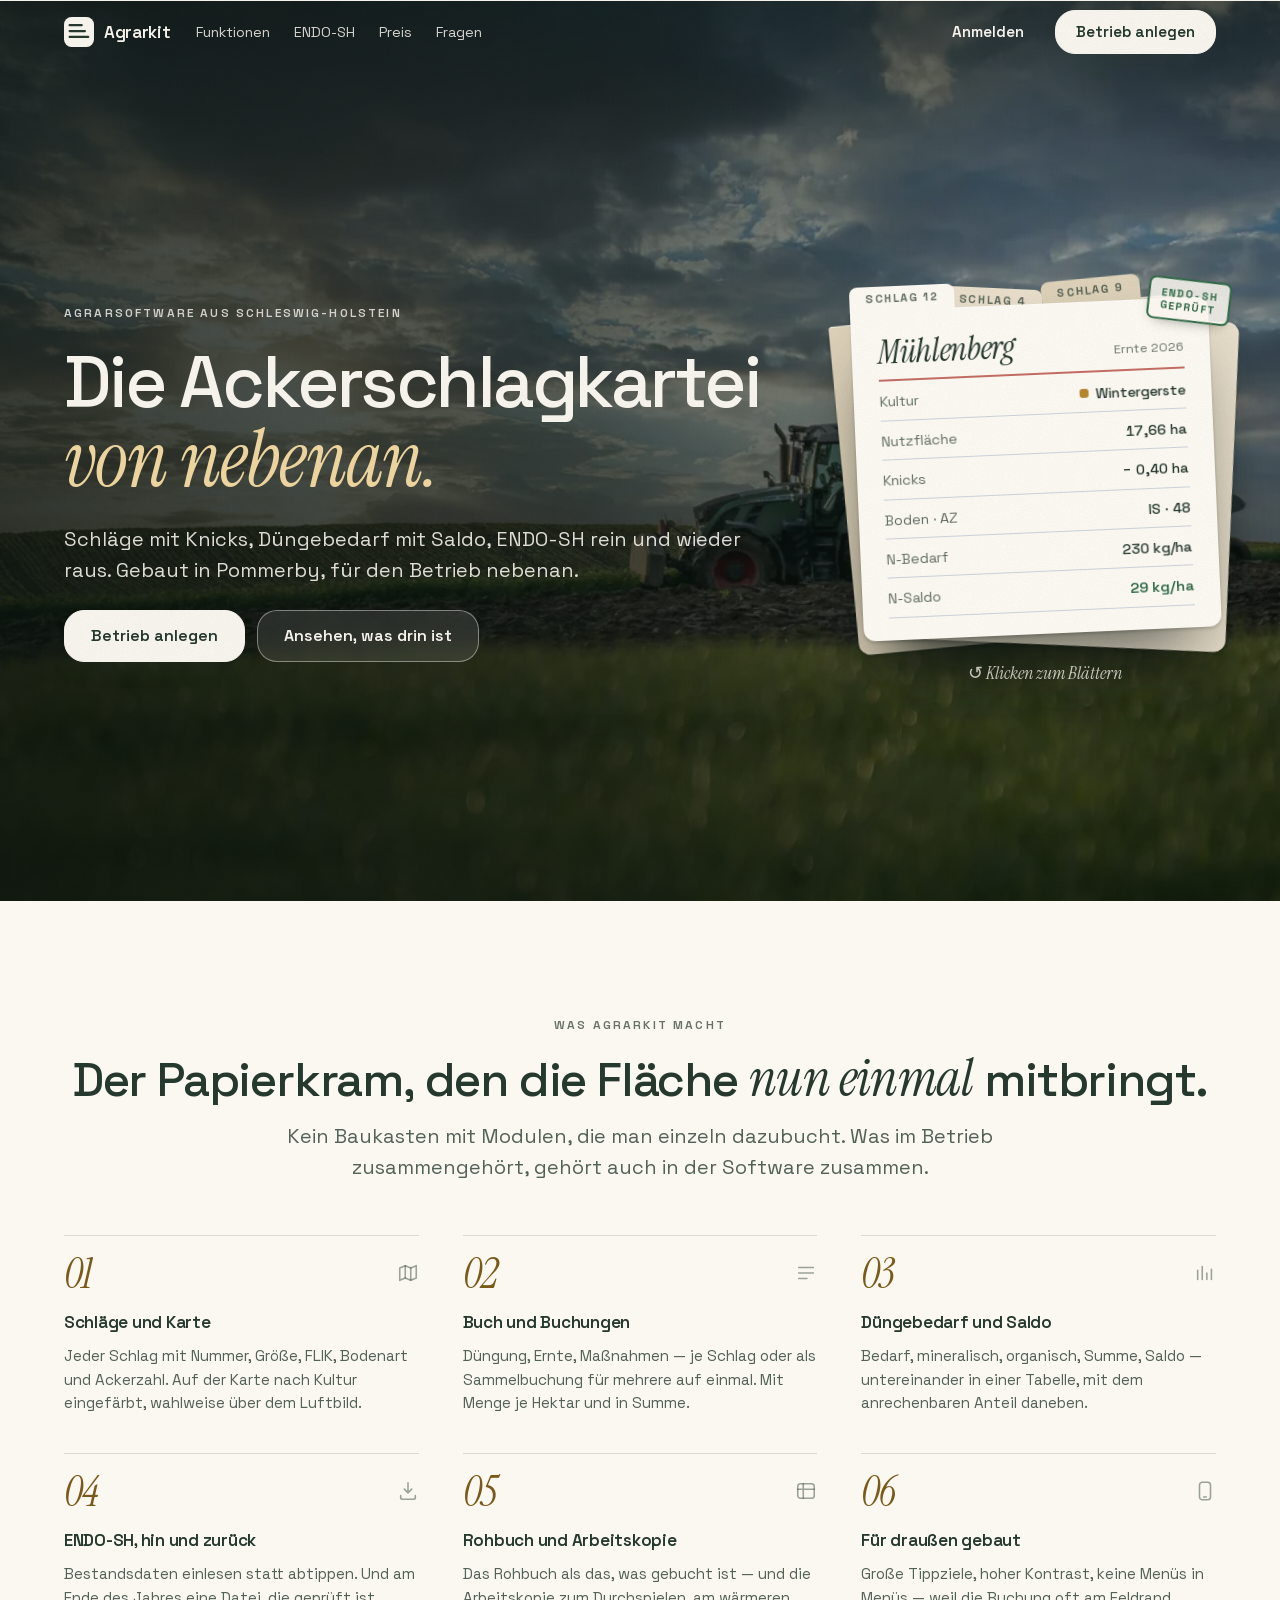
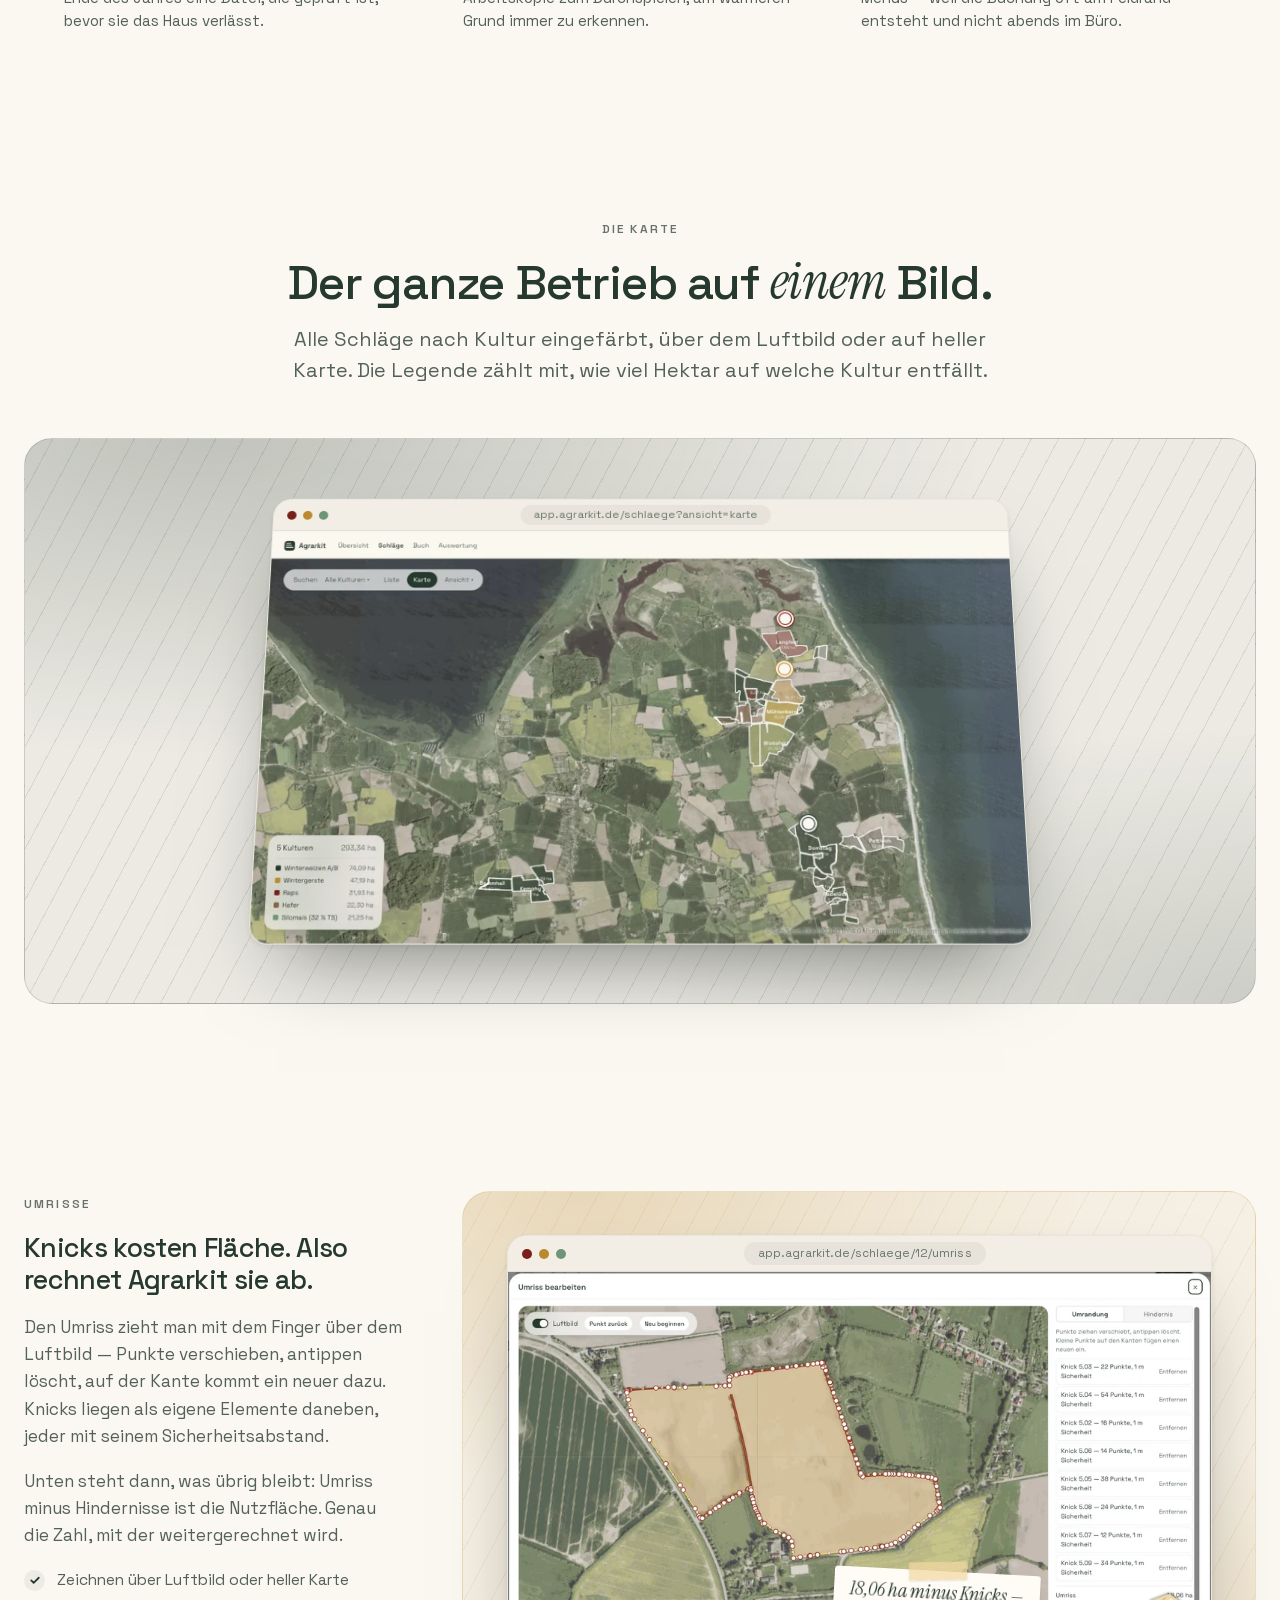
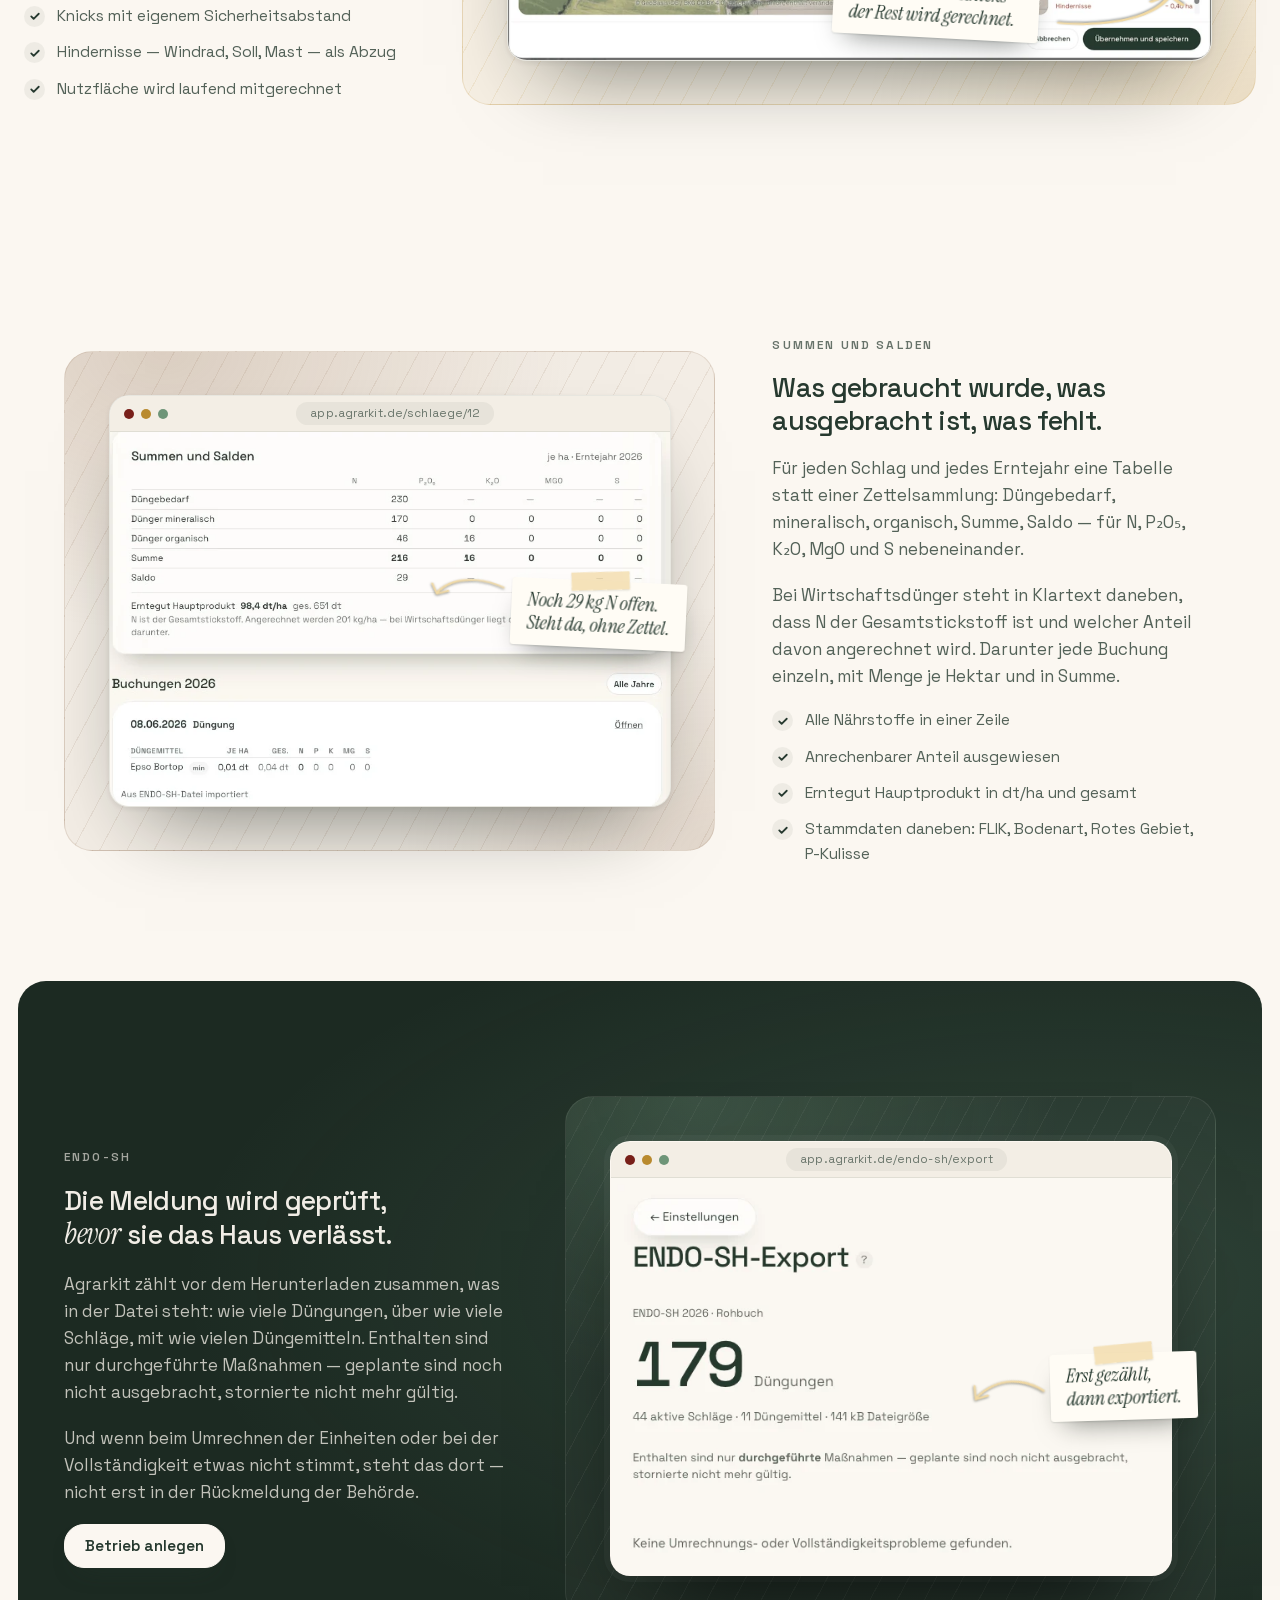
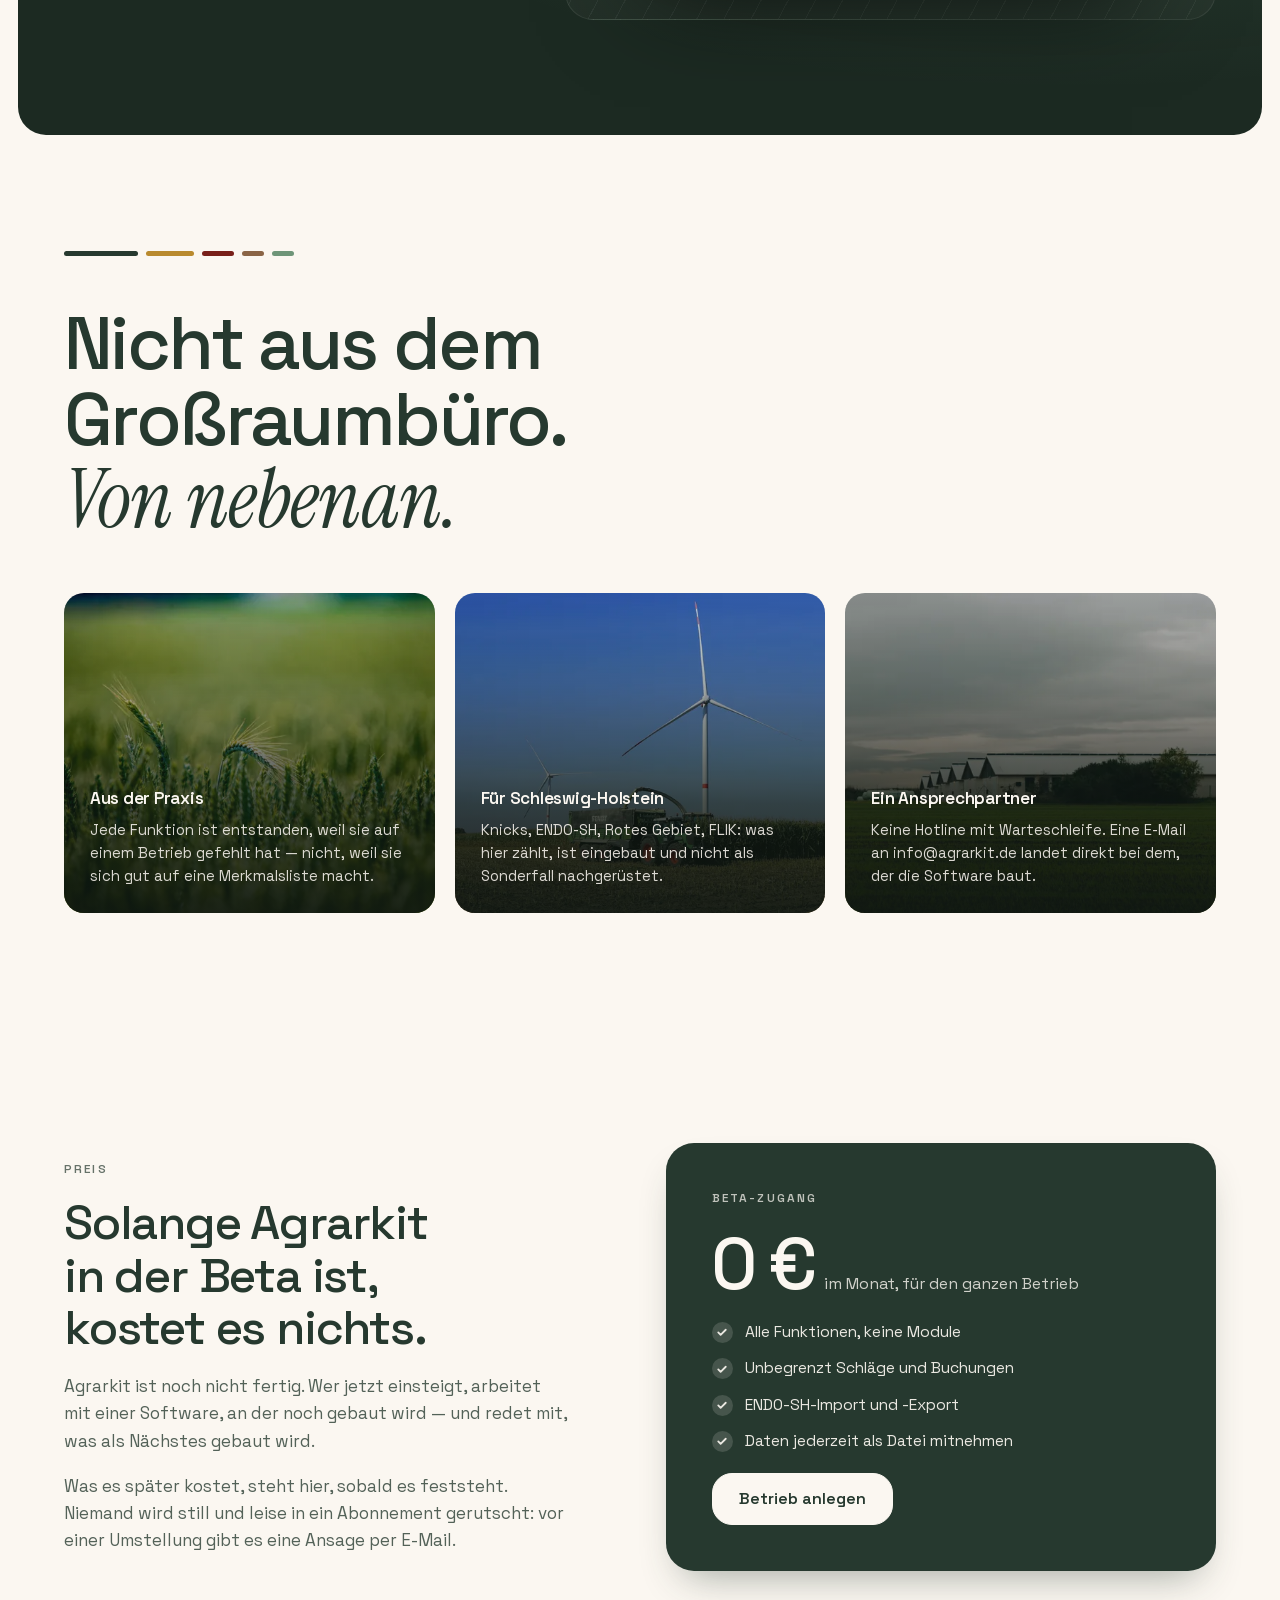
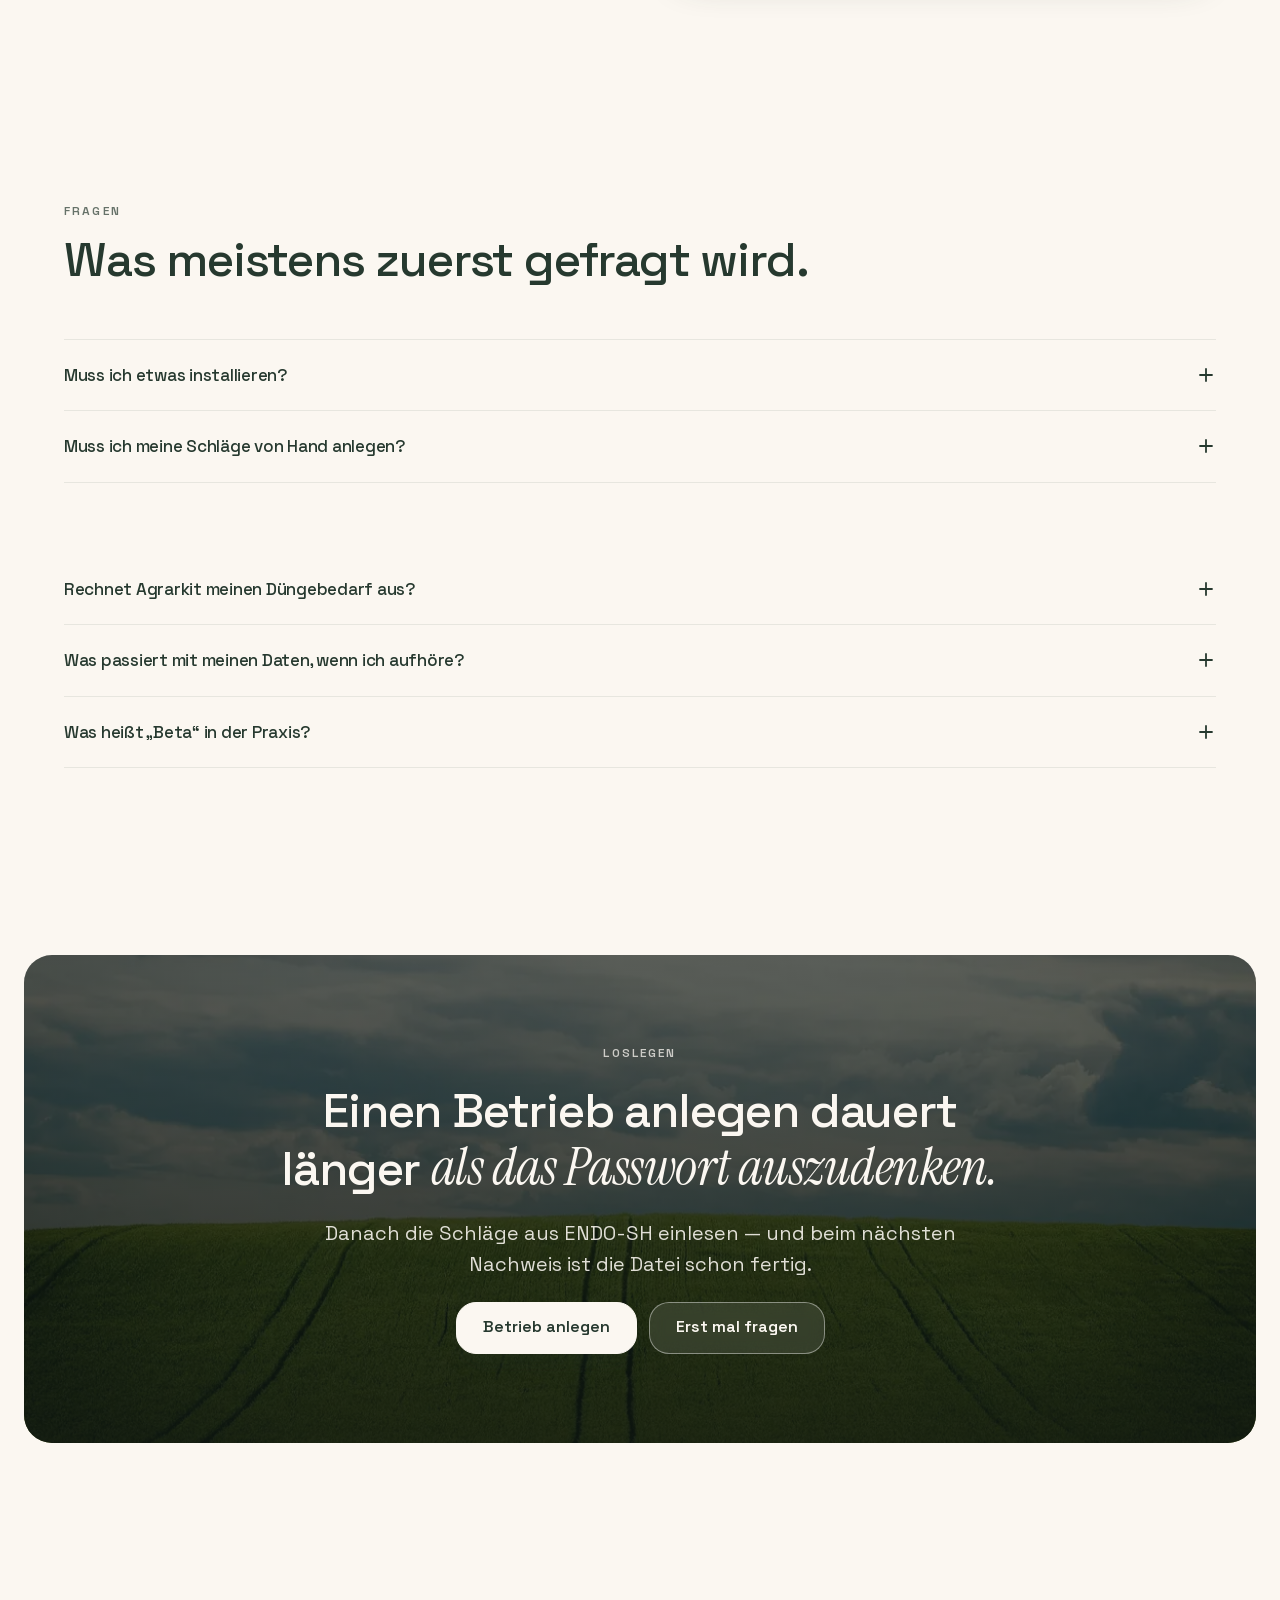
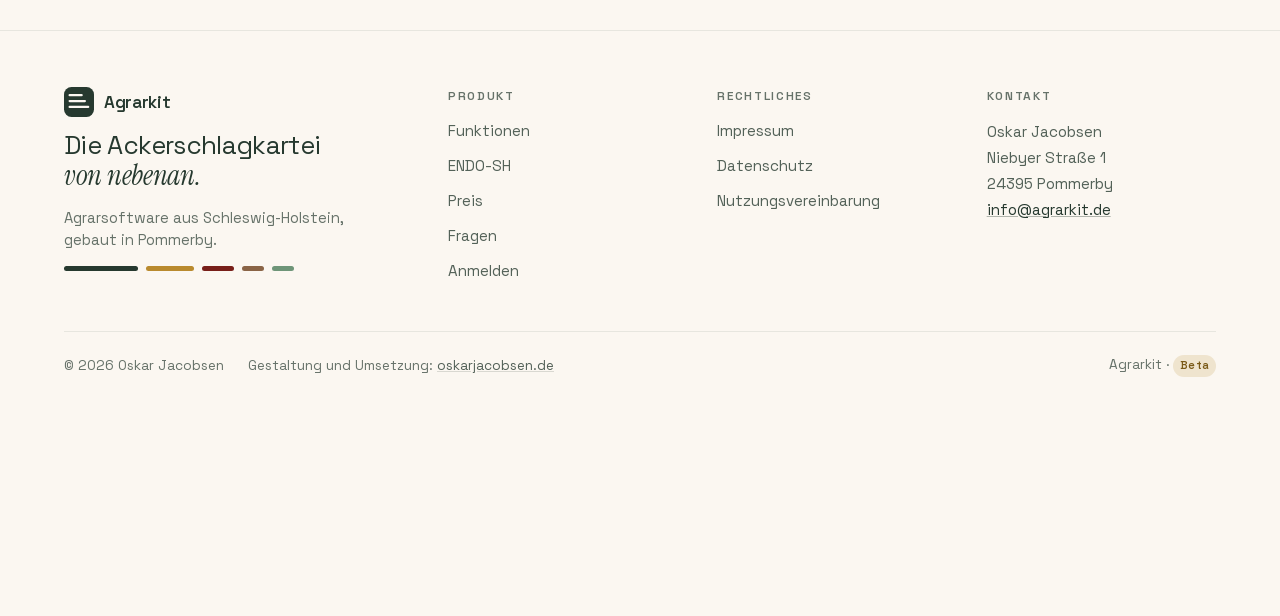
==== commit 8be0cc7f: "Wind fuer die Notizzettel, Beta-Balken entfernt - Notizzettel haengen am Klebestreifen und schwingen" ====
--- a/index.html
+++ b/index.html
@@ -28,7 +28,7 @@
 <link rel="preload" href="assets/fonts/SpaceGrotesk-Medium.woff2" as="font" type="font/woff2" crossorigin>
 <link rel="preload" href="assets/fonts/InstrumentSerif-Italic.woff2" as="font" type="font/woff2" crossorigin>
 <script>document.documentElement.classList.add("js")</script>
-<link rel="stylesheet" href="assets/css/agrarkit.css?v=2026-09-28">
+<link rel="stylesheet" href="assets/css/agrarkit.css?v=2026-09-28-2">
 
 <script type="application/ld+json">
 {
@@ -113,12 +113,6 @@
              alt="Schlepper mit Pflug auf einem Acker bei tiefstehender Sonne">
         <div class="held-licht" aria-hidden="true"></div>
 
-        <p class="beta-balken">
-          <span class="huelle beta-balken-innen">
-            <span class="wort">Beta</span>
-            <span class="satz"><span class="nur-breit">Agrarkit wird gerade gebaut — und ist so lange kostenlos.</span><span class="nur-schmal">Kostenlos, solange gebaut wird.</span></span>
-          </span>
-        </p>
         <div class="huelle held-huelle">
         <div class="held-inhalt">
           <span class="augenbraue">Agrarsoftware aus Schleswig-Holstein</span>
@@ -742,7 +736,7 @@
   </div>
 </footer>
 
-<script src="assets/js/bewegung.js?v=2026-09-28" defer></script>
-<script src="assets/js/kartei.js?v=2026-09-28" defer></script>
+<script src="assets/js/bewegung.js?v=2026-09-28-2" defer></script>
+<script src="assets/js/kartei.js?v=2026-09-28-2" defer></script>
 </body>
 </html>
--- a/assets/css/agrarkit.css
+++ b/assets/css/agrarkit.css
@@ -110,10 +110,7 @@
      derselbe Farbton vertieft kommt auf 6,0:1. Die Flaeche bleibt die
      helle Gerste, die Schrift wird die dunkle. */
   --beta:         #7A5A18;                /* 6,0:1 auf --grund */
-  --beta-satz:    #5F4712;                /* Fliesstext im Balken */
   --beta-zart:    rgba(185,138,46,.18);
-  --beta-flaeche: #F6E9CC;                /* Balkenflaeche, deckend */
-  --beta-kante:   rgba(185,138,46,.55);
 
   /* Masse */
   --tap: 44px;
@@ -141,7 +138,6 @@
      obendrein zu hoch. Eine Zahl, aus der beide rechnen. */
   --kopf-basis: 64px;
   --kopf:     calc(var(--kopf-basis) + env(safe-area-inset-top, 0px));
-  --balken:   45px;     /* Hoehe des Beta-Balkens */
   --huelle:   1200px;   /* Inhaltsbreite */
   --rand:     24px;     /* Seitenrand */
   --luft:     clamp(72px, 9vw, 128px);   /* Abstand zwischen Abschnitten */
@@ -314,47 +310,9 @@
 .marke-gruen { background: var(--gruen-zart); color: var(--gruen); }
 .marke-beta  { background: var(--beta-zart); color: var(--beta); }
 
-/* Beta-Balken: sitzt UNTER der Navigation und rollt mit der Seite weg.
-   Ausdruecklich kein `sticky` — wer die Seite oeffnet, sieht ihn zuerst; wer
-   danach liest, braucht ihn nicht dauerhaft vor der Nase. Die klebende
-   Kopfleiste bleibt, der Balken verschwindet unter ihr.
-
-   Auf der Startseite liegt er im Held und damit auf dem Bild (Regel weiter
-   unten); auf den uebrigen Seiten steht er im normalen Fluss hinter der
-   Kopfleiste. Beides ergibt dieselbe Bewegung.
-
-   Deckende Flaeche statt getoenter: der Balken liegt ueber dem randlosen
-   Held, und eine durchscheinende Flaeche hiesse, dass die Schrift je nach
-   Bildausschnitt auf etwas anderem steht. */
-.beta-balken {
-  margin: 0;
-  background: var(--beta-flaeche);
-  border-bottom: 1px solid var(--beta-kante);
-  color: var(--beta);
-  font-size: .875rem;
-}
-.beta-balken-innen {
-  min-height: calc(var(--balken) - 1px);
-  display: flex; align-items: center; gap: 10px; flex-wrap: wrap;
-  padding-block: 9px;
-}
-.beta-balken .wort {
-  font-size: .68rem; font-weight: 700; letter-spacing: .12em; text-transform: uppercase;
-  flex: none;
-}
-.beta-balken .satz { color: var(--beta-satz); }
-
-/* Auf schmalen Fenstern ein kuerzerer Satz. Nicht Kosmetik: mit dem langen
-   Satz brach der Balken auf 390 px auf drei Zeilen um, wurde 89 statt 45 px
-   hoch — und weil der Held seine Hoehe aus `calc(100svh - var(--balken))`
-   nimmt, ragte er genau um diese Differenz aus dem Fenster. Eine Zeile
-   haelt die Rechnung stabil. */
-.nur-schmal { display: none; }
-@media (max-width: 760px) {
-  .beta-balken { font-size: .8125rem; }
-  .beta-balken .nur-breit { display: none; }
-  .beta-balken .nur-schmal { display: inline; }
-}
+/* Den Beta-Balken unter der Navigation gibt es nicht mehr. Beta steht im
+   Preisabschnitt („Beta-Zugang") und als Marke in der Fusszeile — das
+   reicht, und der erste Bildschirm gehoert dem Slogan. */
 
 /* ---------------------------------------------------------------------------
    Raster
@@ -503,8 +461,7 @@
    `100svh` und nicht `100vh`: auf dem Handy meint `vh` die Hoehe OHNE die
    ein- und ausfahrende Browserleiste, der Held waere dort beim Laden
    angeschnitten. `svh` nimmt die kleine Variante und passt in beiden
-   Zustaenden. Abgezogen sind die 44 px des Beta-Balkens, damit Balken plus
-   Held zusammen genau eine Fensterhoehe ergeben. */
+   Zustaenden. */
 .held { padding: 0; }
 
 /* Die Kopfleiste klebt, steht dabei aber im normalen Fluss und nimmt also
@@ -516,24 +473,17 @@
   position: relative; isolation: isolate;
   /* Muss bleiben: das Bild traegt fuer die Parallaxe ein `scale(1.16)` und
      ragt damit oben und unten rund 68 px ueber diesen Rahmen hinaus. Ohne
-     Beschnitt lief es oben ueber den Beta-Balken und unten als heller
+     Beschnitt lief es oben ueber die Kopfleiste und unten als heller
      Grasstreifen in den naechsten Abschnitt. Stand frueher in derselben
      Zeile wie der `border-radius` und ging mit ihm verloren. */
   overflow: hidden;
-  /* Volle Fensterhoehe. Der Balken liegt jetzt IM Held und muss deshalb
-     nicht mehr abgezogen werden — das erspart die Rechnerei mit seiner
-     Hoehe, die auf schmalen Fenstern ohnehin nie ganz stimmte. */
+  /* Volle Fensterhoehe. */
   min-height: 100vh;
   min-height: 100svh;
   display: flex; align-items: center;
-  /* Kopfleiste und Balken liegen darueber; ohne diesen Abstand stiesse der
-     Text bei kurzen Fenstern dagegen. */
-  padding-top: calc(var(--kopf) + var(--balken));
-}
-
-/* Der Balken im Held: direkt unter der Kopfleiste, ueber dem Bild. */
-.held .beta-balken {
-  position: absolute; top: var(--kopf); left: 0; right: 0; z-index: 2;
+  /* Die Kopfleiste liegt darueber; ohne diesen Abstand stiesse der Text
+     bei kurzen Fenstern dagegen. */
+  padding-top: var(--kopf);
 }
 .held-bild > img {
   position: absolute; inset: 0; z-index: -2;
@@ -768,8 +718,8 @@
 @media (max-width: 1000px) {
   .held-huelle { grid-template-columns: minmax(0, 1fr); gap: 44px; }
   /* Mit der Karte ist der Held hoeher als das Fenster und der Text rutscht
-     nach oben — ohne die 36 px klebte die Augenbraue am Beta-Balken. */
-  .held-bild { padding-top: calc(var(--kopf) + var(--balken) + 36px); padding-bottom: 56px; }
+     nach oben — ohne die 48 px klebte die Augenbraue an der Kopfleiste. */
+  .held-bild { padding-top: calc(var(--kopf) + 48px); padding-bottom: 56px; }
   .kartei { width: min(340px, calc(100% - 28px)); margin-top: 0; justify-self: start; }
   .kartei-blatt { padding: 22px 20px 18px; }
   .kartei-name { font-size: 1.75rem; }
@@ -965,6 +915,10 @@
   font-size: 1.28rem; line-height: 1.12;
   box-shadow: 0 14px 28px -14px rgba(14,22,17,.55), 0 1px 2px rgba(14,22,17,.12);
   transform: rotate(var(--dreh, -3deg));
+  /* Haengt am Klebestreifen: dort ist der Drehpunkt, wenn der Wind kommt
+     (bewegung.js setzt dafuer `rotate` und `translate`, die sich mit dem
+     `transform` der Einblendung vertragen, statt es zu ueberschreiben). */
+  transform-origin: 50% -4px;
   pointer-events: none;
 }
 /* Klebestreifen oben */
@@ -1035,8 +989,16 @@
    pumpt, wirkt nervoes. */
 .ziel:hover::after, .ziel.offen::after { animation-play-state: paused; opacity: 0; }
 
+/* Auf dem Handy ist die Aufnahme zu klein, um einen Zettel darauf zu kleben.
+   Dort haengt er unter ihr, halb ueber der Kante, ohne Pfeil — und kann
+   trotzdem im Wind wackeln. */
 @media (max-width: 760px) {
-  .notiz { display: none; }
+  .notiz {
+    position: relative; inset: auto;
+    display: table; margin: -20px 0 0 12px;
+    font-size: 1.08rem; padding: 9px 14px 10px;
+  }
+  .notiz-pfeil { display: none; }
   .schirm-leiste { height: 28px; }
   .schirm-leiste i { width: 8px; height: 8px; }
   .ziel { width: 36px; height: 36px; margin: -18px 0 0 -18px; }
